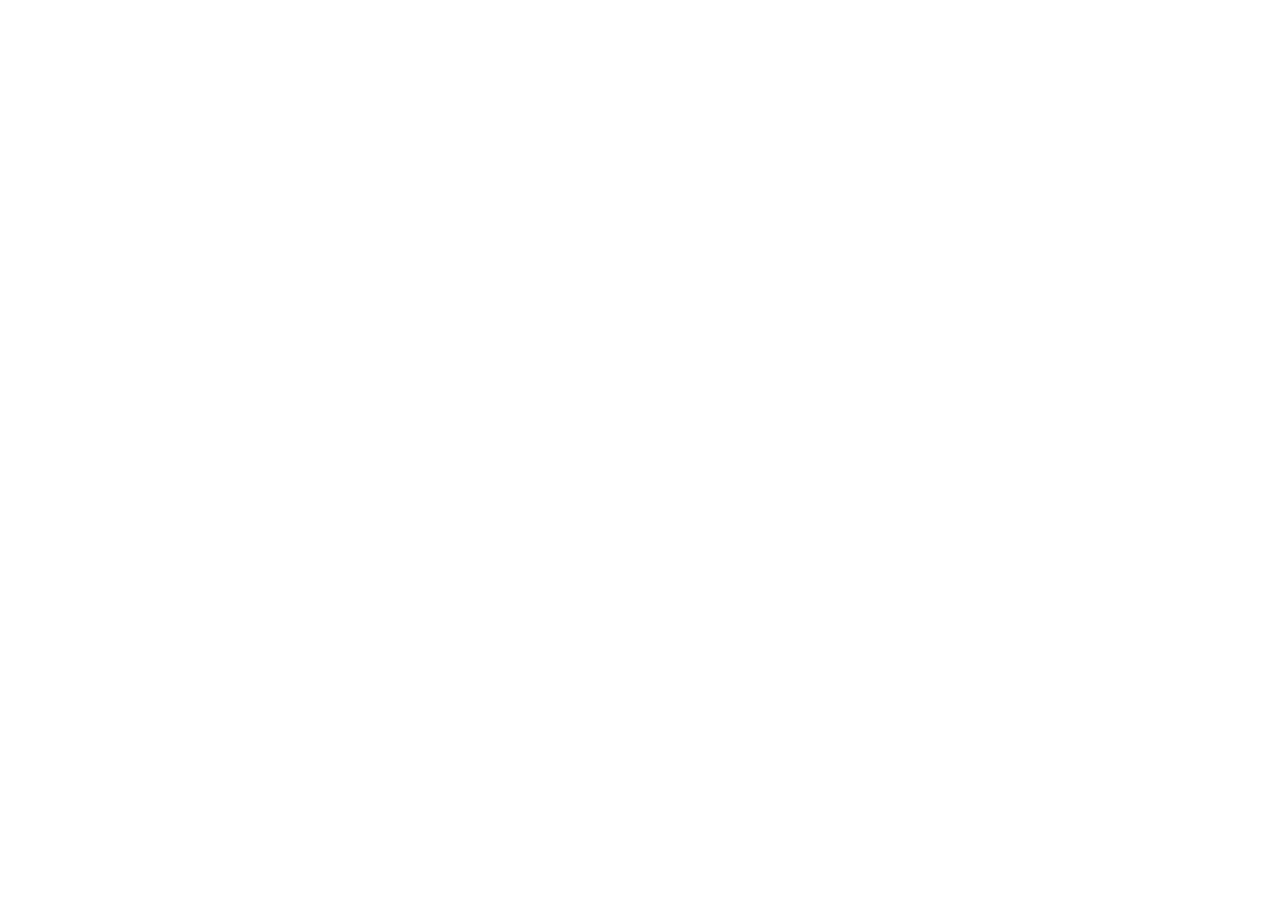
==== index.html @ f4fb57c6 "Add portfolio fallback index" ====
<!doctype html>
<html lang="en">
<head>
  <meta charset="utf-8">
  <meta name="viewport" content="width=device-width, initial-scale=1">
  <meta http-equiv="refresh" content="0; url=https://christopher-palasz-portfolio.chrispalasz.chatgpt.site/">
  <title>Christopher Palasz | Instructional Design Portfolio</title>
  <link rel="canonical" href="https://christopher-palasz-portfolio.chrispalasz.chatgpt.site/">
</head>
<body>
  <p><a href="https://christopher-palasz-portfolio.chrispalasz.chatgpt.site/">Open Christopher Palasz's portfolio</a></p>
</body>
</html>
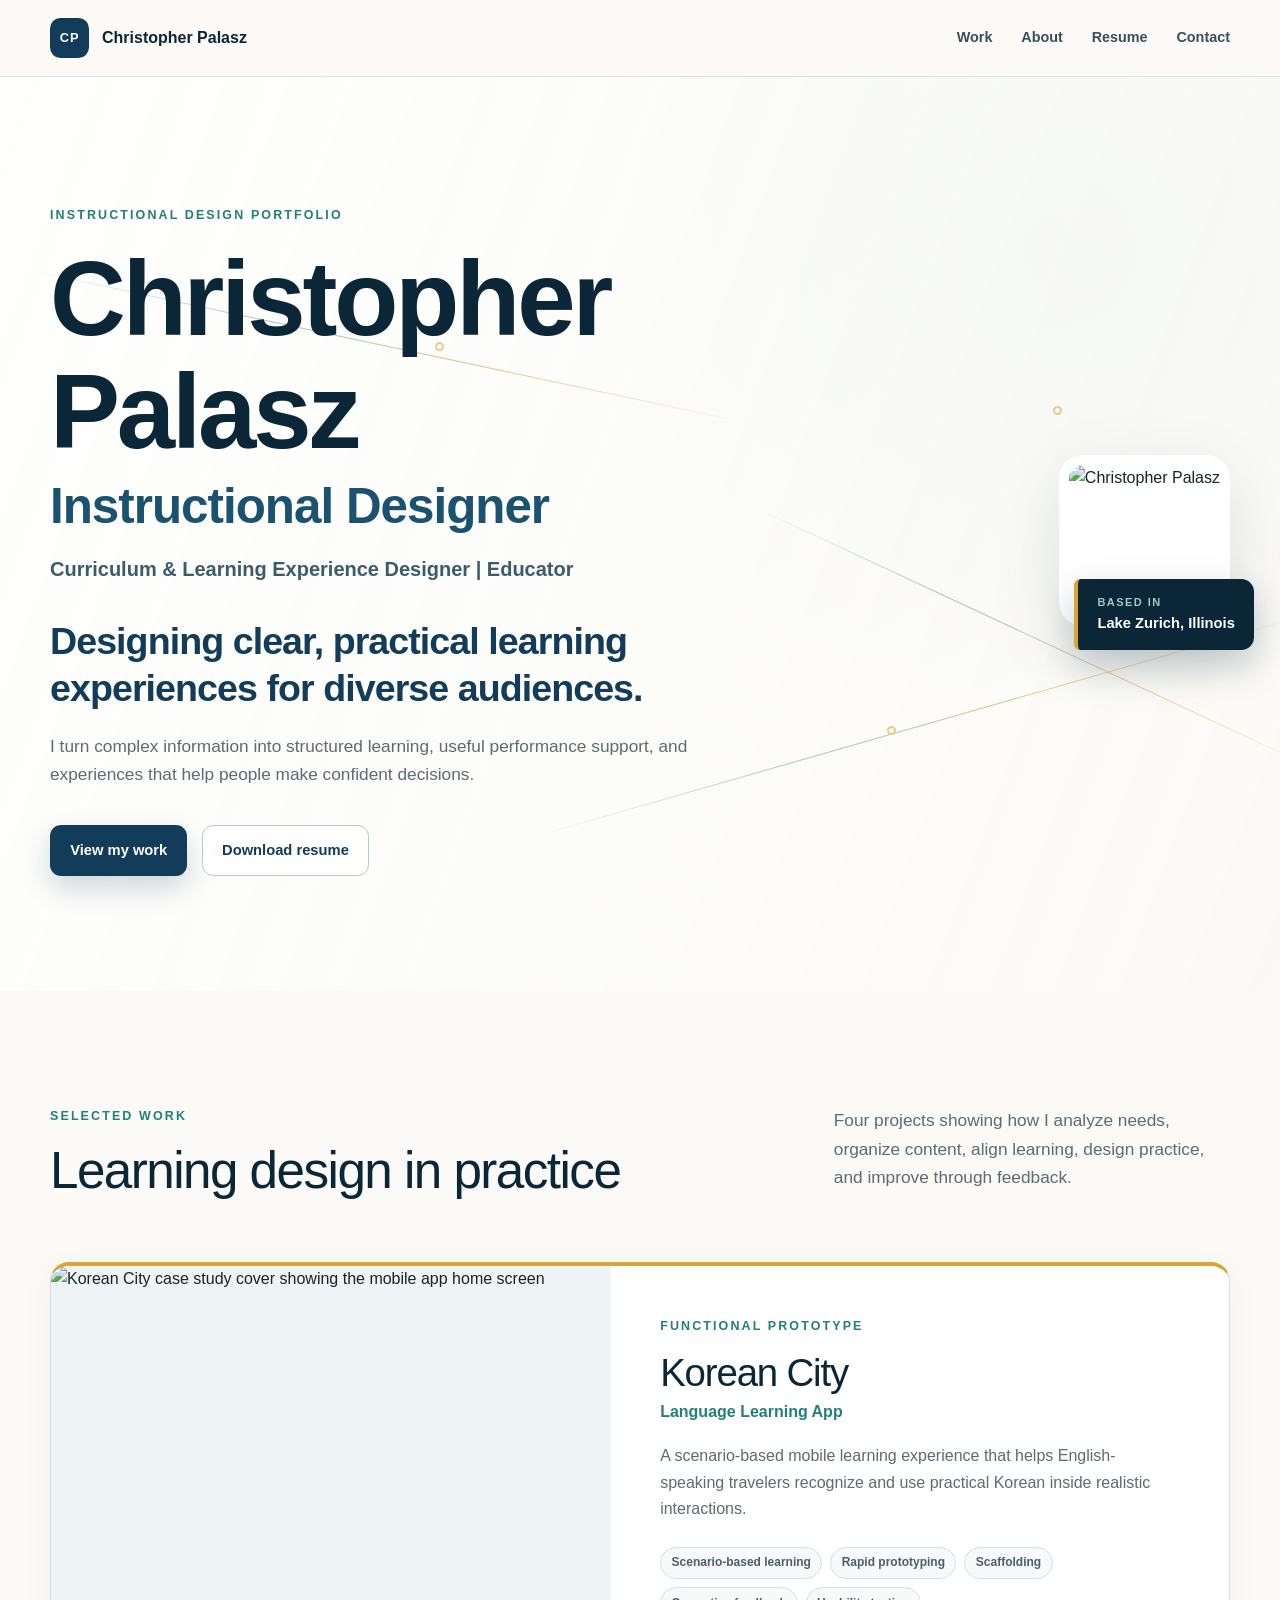
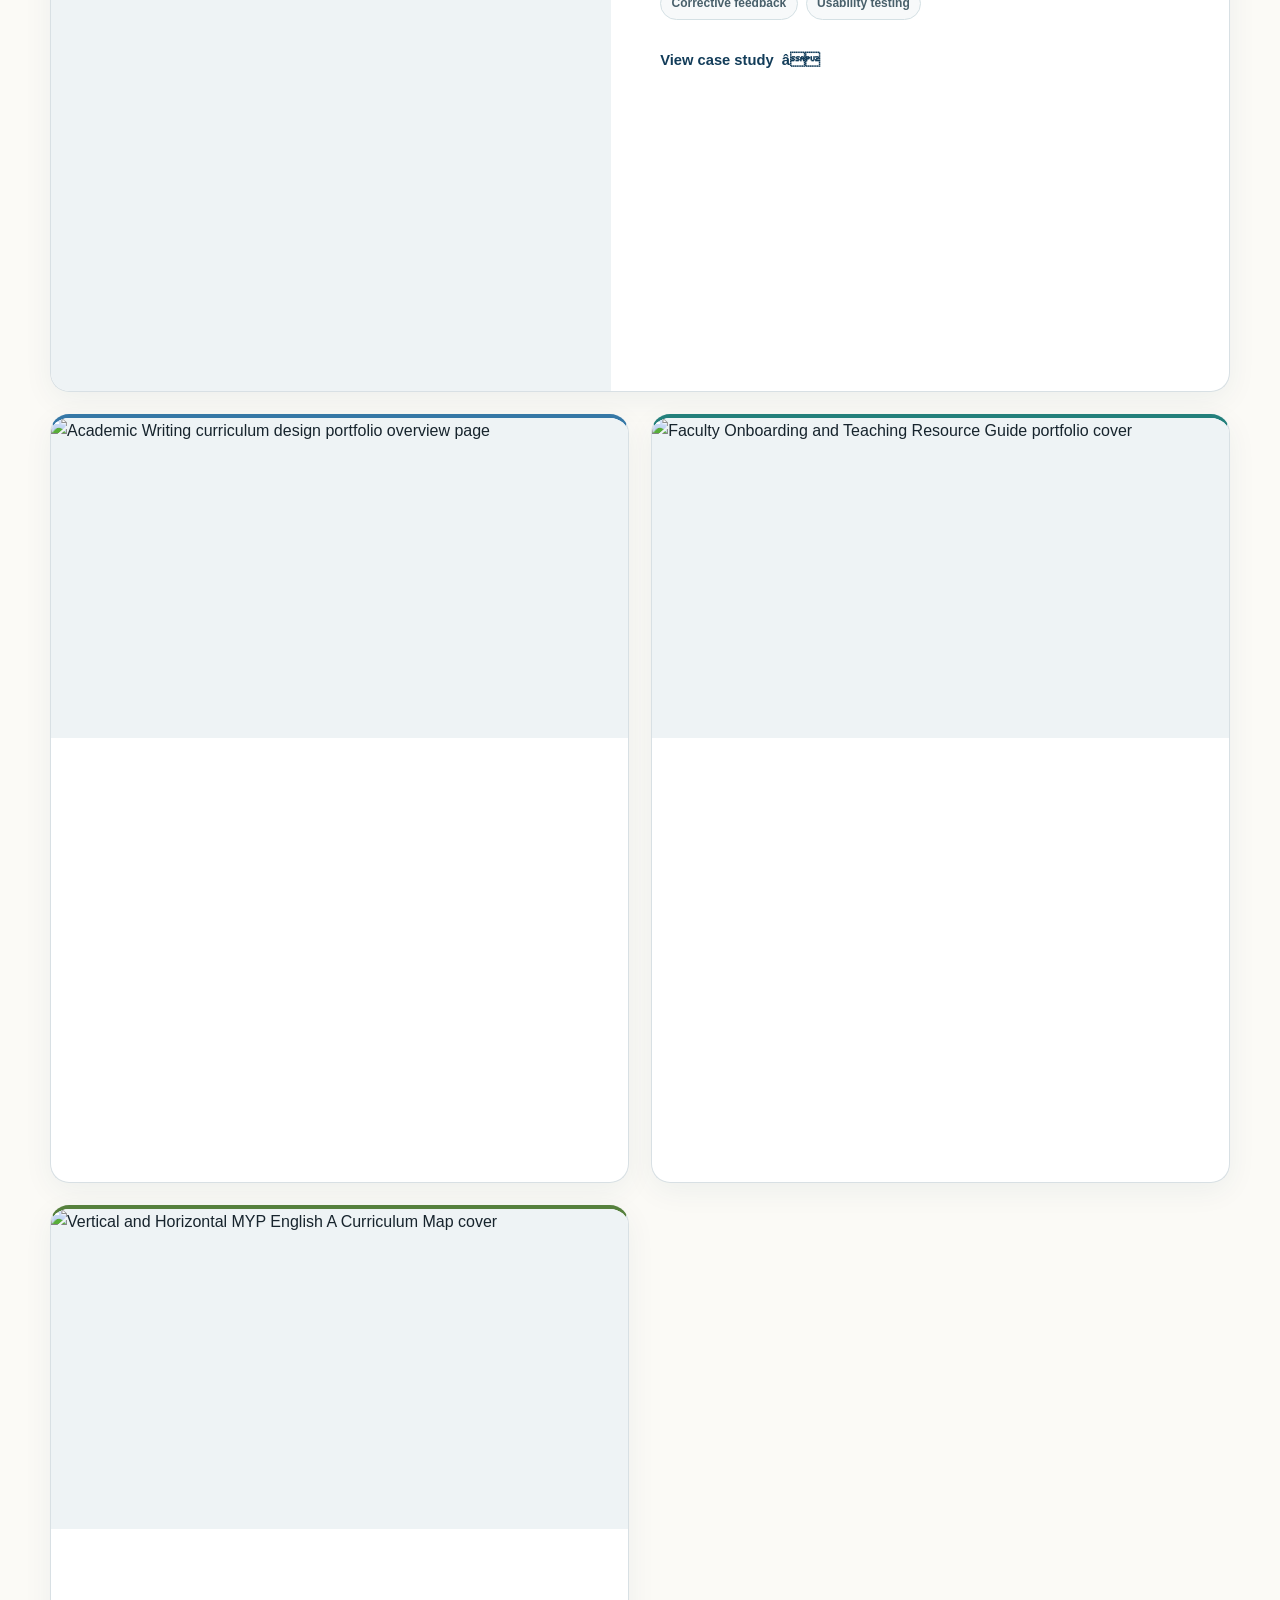
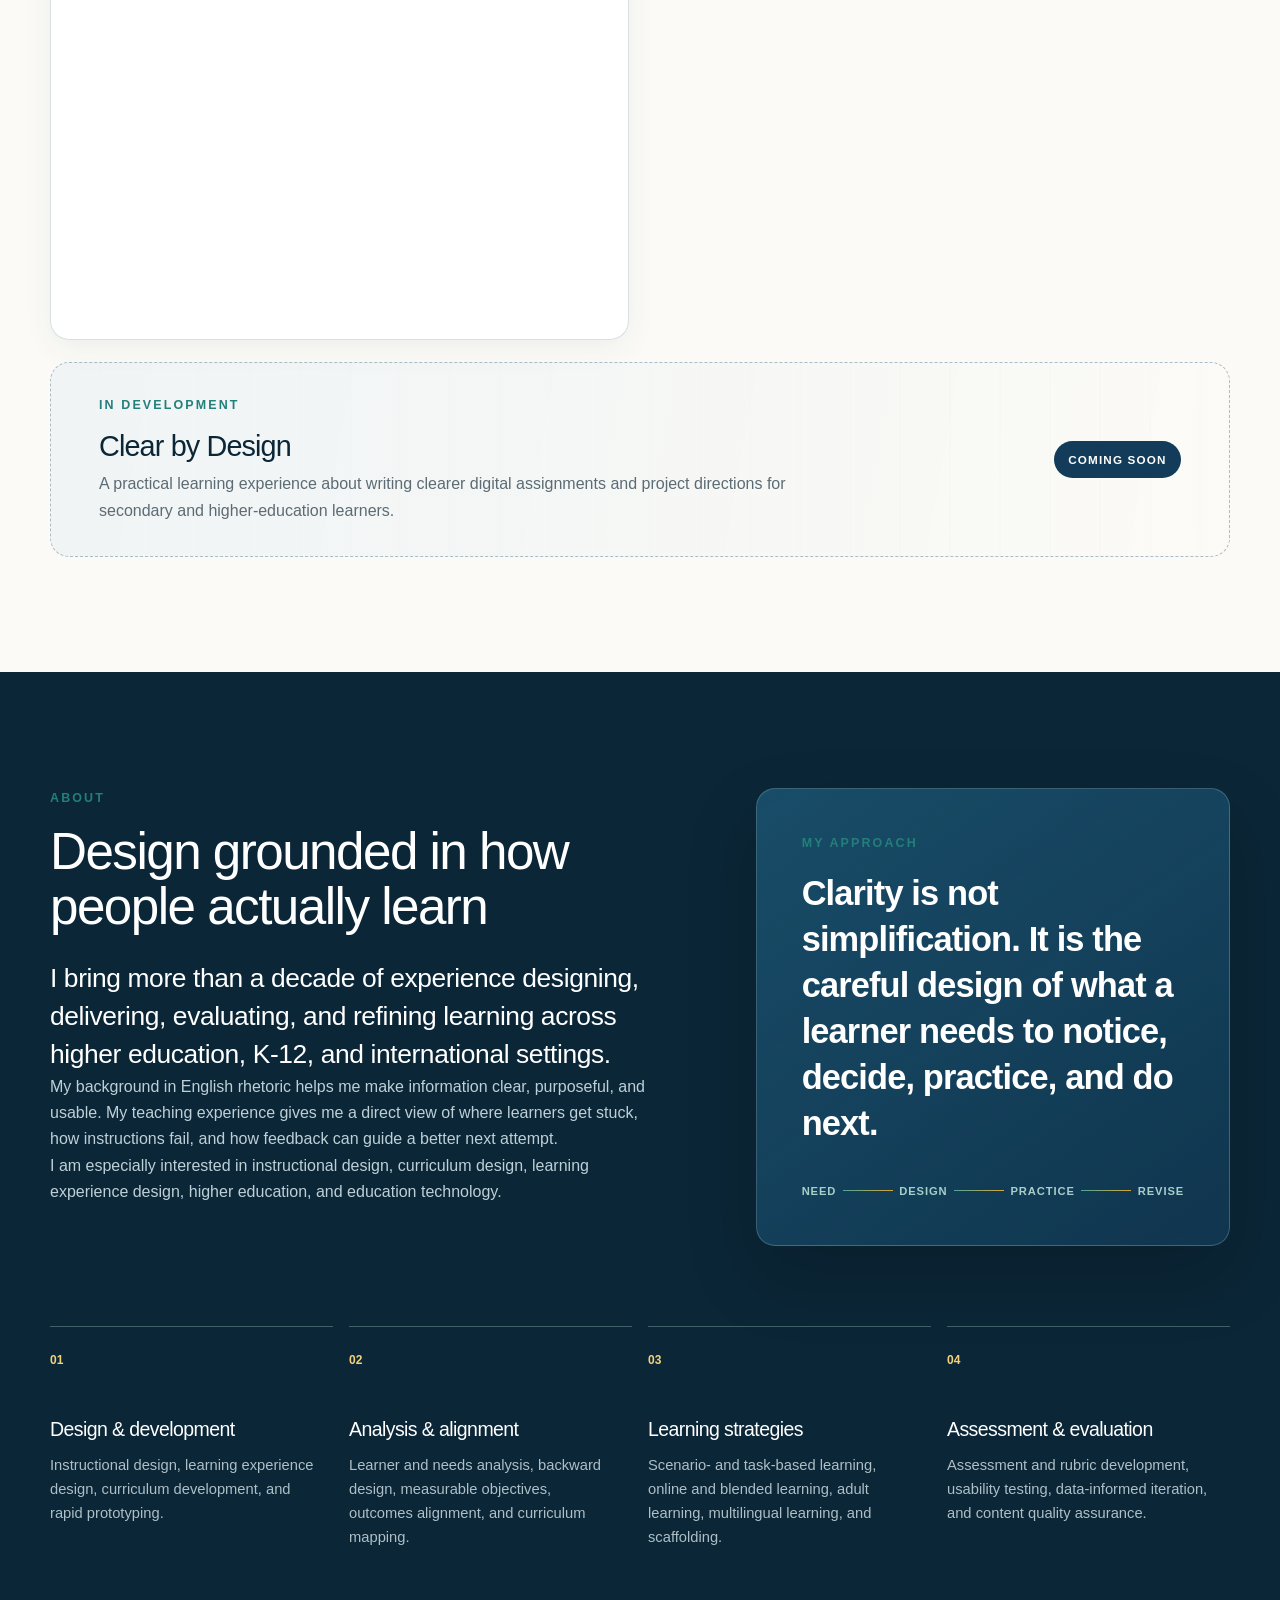
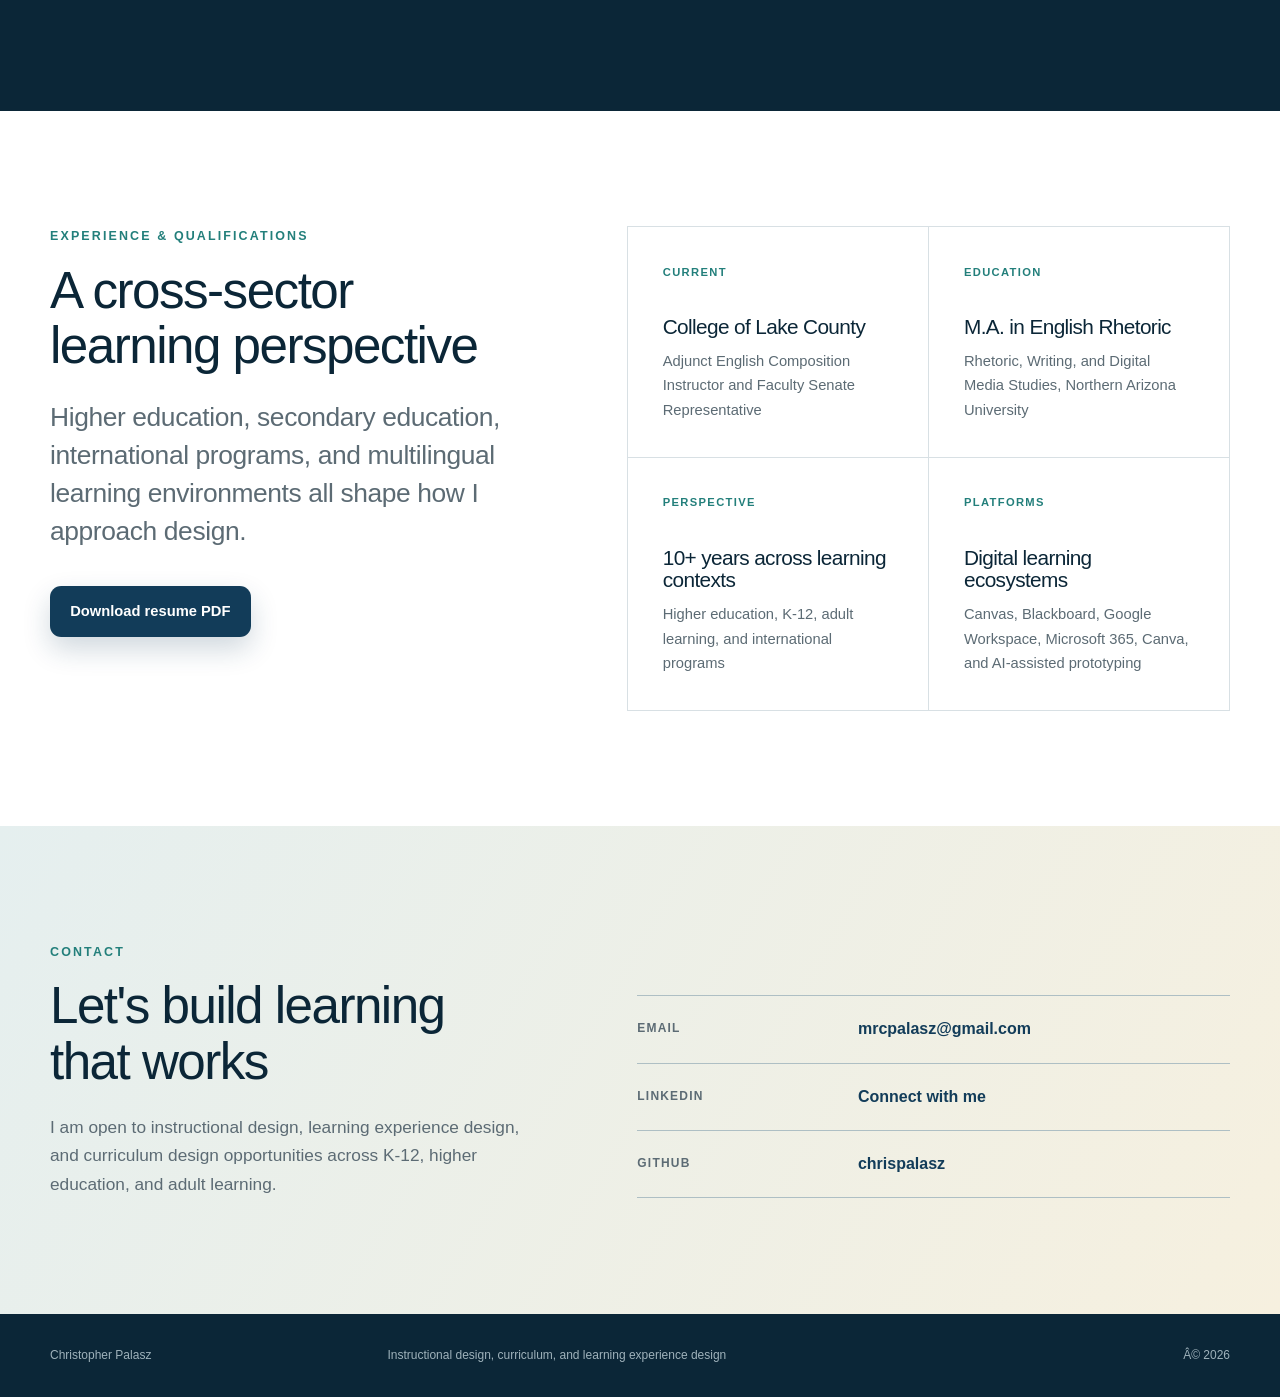
==== commit 959ec5d2: "Copy portfolio into GitHub Pages" ====
--- a/index.html
+++ b/index.html
@@ -1,13 +1,3 @@
-<!doctype html>
-<html lang="en">
-<head>
-  <meta charset="utf-8">
-  <meta name="viewport" content="width=device-width, initial-scale=1">
-  <meta http-equiv="refresh" content="0; url=https://christopher-palasz-portfolio.chrispalasz.chatgpt.site/">
-  <title>Christopher Palasz | Instructional Design Portfolio</title>
-  <link rel="canonical" href="https://christopher-palasz-portfolio.chrispalasz.chatgpt.site/">
-</head>
-<body>
-  <p><a href="https://christopher-palasz-portfolio.chrispalasz.chatgpt.site/">Open Christopher Palasz's portfolio</a></p>
-</body>
-</html>
+<!DOCTYPE html>
+<html lang="en"><head><meta charset="utf-8"/><meta content="width=device-width, initial-scale=1" name="viewport"/><link as="image" fetchpriority="high" imagesrcset="/_vinext/image?url=%2Fimages%2Fchristopher-palasz.webp&amp;w=640&amp;q=75 640w, /_vinext/image?url=%2Fimages%2Fchristopher-palasz.webp&amp;w=750&amp;q=75 750w" rel="preload"/><link data-precedence="vite-rsc/importer-resources" data-rsc-css-href="/assets/index-KbbHibP3.css" href="/assets/index-KbbHibP3.css" rel="stylesheet"/><link crossorigin="" href="/assets/layout-segment-context-DPeCEgzd.js" rel="modulepreload"/><link crossorigin="" href="/assets/rolldown-runtime-S-ySWqyJ.js" rel="modulepreload"/><link crossorigin="" href="/assets/index-D9QmnwrU.js" rel="modulepreload"/><link crossorigin="" href="/assets/framework-XU8gKkFC.js" rel="modulepreload"/><link crossorigin="" href="/assets/link-XkVvF-s2.js" rel="modulepreload"/><link crossorigin="" href="/assets/query-D2V9OaoK.js" rel="modulepreload"/><link crossorigin="" href="/assets/image-DxprlA4e.js" rel="modulepreload"/><title>Christopher Palasz | Instructional Design Portfolio</title><meta content="Instructional design, curriculum design, and learning experience design portfolio by Christopher Palasz." name="description"/><meta content="Christopher Palasz,instructional designer,learning experience designer,curriculum designer,instructional design portfolio" name="keywords"/><meta content="Christopher Palasz" name="author"/><meta content="Christopher Palasz | Instructional Design Portfolio" property="og:title"/><meta content="Designing clear, practical learning experiences for diverse audiences." property="og:description"/><meta content="https://chrispalasz.github.io" property="og:url"/><meta content="Christopher Palasz | Instructional Design Portfolio" property="og:site_name"/><meta content="website" property="og:type"/><meta content="https://chrispalasz.github.io/og.png" property="og:image"/><meta content="1200" property="og:image:width"/><meta content="630" property="og:image:height"/><meta content="Christopher Palasz instructional design portfolio" property="og:image:alt"/><meta content="summary_large_image" name="twitter:card"/><meta content="Christopher Palasz | Instructional Design Portfolio" name="twitter:title"/><meta content="Designing clear, practical learning experiences for diverse audiences." name="twitter:description"/><meta content="https://chrispalasz.github.io/og.png" name="twitter:image"/><link href="/_external/chrispalasz.github.io/favicon.svg" rel="shortcut icon"/><link href="/_external/chrispalasz.github.io/favicon.svg" rel="icon"/><script>self.__VINEXT_RSC_PARAMS__={}</script><script>self.__VINEXT_RSC_NAV__={"pathname":"/","searchParams":[]}</script><link href="/assets/index-D9QmnwrU.js" rel="modulepreload"/>
+</head><body class="antialiased"><header class="site-header"><div class="site-shell header-inner"><a aria-label="Christopher Palasz home" class="wordmark" href="/"><span aria-hidden="true" class="wordmark-mark">CP</span><span class="wordmark-name">Christopher Palasz</span></a><nav aria-label="Primary navigation" class="primary-nav"><a href="/">Work</a><a href="/">About</a><a href="/">Resume</a><a href="/">Contact</a></nav></div></header><main><section aria-labelledby="hero-title" class="hero"><div aria-hidden="true" class="line-field"><span class="line line-one"></span><span class="line line-two"></span><span class="line line-three"></span><span class="line-node node-one"></span><span class="line-node node-two"></span><span class="line-node node-three"></span></div><div class="site-shell hero-grid"><div class="hero-copy"><p class="eyebrow">Instructional design portfolio</p><h1 id="hero-title">Christopher Palasz<span>Instructional Designer</span></h1><p class="hero-role">Curriculum &amp; Learning Experience Designer | Educator</p><p class="hero-tagline">Designing clear, practical learning experiences for diverse audiences.</p><p class="hero-intro">I turn complex information into structured learning, useful performance support, and experiences that help people make confident decisions.</p><div class="button-row"><a class="button button-primary" href="/">View my work</a><a class="button button-secondary" href="/documents/christopher-palasz-instructional-design-resume.pdf" rel="noreferrer" target="_blank">Download resume</a></div></div><div class="portrait-wrap"><div class="portrait-frame"><img alt="Christopher Palasz" data-nimg="1" decoding="async" fetchpriority="high" height="400" loading="eager" src="/_vinext/image" srcset="/_vinext/image 640w, /_vinext/image 750w" width="400"/></div><div class="portrait-note"><span>Based in</span><strong>Lake Zurich, Illinois</strong></div></div></div></section><section aria-labelledby="work-title" class="section" id="work"><div class="site-shell"><div class="section-heading"><div><p class="eyebrow">Selected work</p><h2 id="work-title">Learning design in practice</h2></div><p>Four projects showing how I analyze needs, organize content, align learning, design practice, and improve through feedback.</p></div><div class="project-grid"><article class="project-card accent-gold featured"><a class="project-image-link" href="/projects/korean-city/"><div class="project-image-frame"><img alt="Korean City case study cover showing the mobile app home screen" data-nimg="1" decoding="async" height="1200" loading="lazy" src="/_vinext/image" srcset="/_vinext/image 640w, /_vinext/image 750w, /_vinext/image 828w, /_vinext/image 1080w, /_vinext/image 1200w" width="927"/></div></a><div class="project-card-body"><p class="eyebrow">Functional prototype</p><h3>Korean City</h3><p class="project-subtitle">Language Learning App</p><p>A scenario-based mobile learning experience that helps English-speaking travelers recognize and use practical Korean inside realistic interactions.</p><ul aria-label="Project skills" class="tag-list"><li>Scenario-based learning</li><li>Rapid prototyping</li><li>Scaffolding</li><li>Corrective feedback</li><li>Usability testing</li></ul><a class="text-link" href="/projects/korean-city/">View case study <span aria-hidden="true">â</span></a></div></article><article class="project-card accent-blue"><a class="project-image-link" href="/projects/academic-writing-course/"><div class="project-image-frame"><img alt="Academic Writing curriculum design portfolio overview page" data-nimg="1" decoding="async" height="1200" loading="lazy" src="/_vinext/image" srcset="/_vinext/image 640w, /_vinext/image 750w, /_vinext/image 828w, /_vinext/image 1080w, /_vinext/image 1200w" width="927"/></div></a><div class="project-card-body"><p class="eyebrow">Course design</p><h3>Professional &amp; Academic English Writing</h3><p class="project-subtitle">Four-Week Independent-Study Course</p><p>An intensive independent-study course that scaffolds multilingual university learners from source use and thesis development through revision, presentation, and reflection.</p><ul aria-label="Project skills" class="tag-list"><li>Needs analysis</li><li>Course architecture</li><li>Outcome alignment</li></ul><a class="text-link" href="/projects/academic-writing-course/">View case study <span aria-hidden="true">â</span></a></div></article><article class="project-card accent-teal"><a class="project-image-link" href="/projects/faculty-onboarding-guide/"><div class="project-image-frame"><img alt="Faculty Onboarding and Teaching Resource Guide portfolio cover" data-nimg="1" decoding="async" height="1200" loading="lazy" src="/_vinext/image" srcset="/_vinext/image 640w, /_vinext/image 750w, /_vinext/image 828w, /_vinext/image 1080w, /_vinext/image 1200w" width="927"/></div></a><div class="project-card-body"><p class="eyebrow">Performance support</p><h3>Faculty Onboarding &amp; Teaching Resource Guide</h3><p class="project-subtitle">Supporting English-Medium Instruction</p><p>A faculty-facing orientation and performance-support resource designed to help instructors prepare for English-medium university courses.</p><ul aria-label="Project skills" class="tag-list"><li>Faculty onboarding</li><li>Performance support</li><li>Information architecture</li></ul><a class="text-link" href="/projects/faculty-onboarding-guide/">View case study <span aria-hidden="true">â</span></a></div></article><article class="project-card accent-green"><a class="project-image-link" href="/projects/ib-myp-curriculum-map/"><div class="project-image-frame"><img alt="Vertical and Horizontal MYP English A Curriculum Map cover" data-nimg="1" decoding="async" height="1200" loading="lazy" src="/_vinext/image" srcset="/_vinext/image 640w, /_vinext/image 750w, /_vinext/image 828w, /_vinext/image 1080w, /_vinext/image 1200w" width="927"/></div></a><div class="project-card-body"><p class="eyebrow">Curriculum alignment</p><h3>IB MYP English A Curriculum Map</h3><p class="project-subtitle">Vertical &amp; Horizontal Alignment</p><p>A cross-grade planning artifact aligning concepts, contexts, texts, assessments, MYP criteria, skill development, and transfer opportunities across 20 planned units.</p><ul aria-label="Project skills" class="tag-list"><li>Curriculum mapping</li><li>Vertical alignment</li><li>Horizontal alignment</li></ul><a class="text-link" href="/projects/ib-myp-curriculum-map/">View case study <span aria-hidden="true">â</span></a></div></article></div><div aria-label="Clear by Design coming soon" class="coming-soon"><div><p class="eyebrow">In development</p><h3>Clear by Design</h3><p>A practical learning experience about writing clearer digital assignments and project directions for secondary and higher-education learners.</p></div><span>Coming soon</span></div></div></section><section aria-labelledby="about-title" class="section about-section" id="about"><div class="site-shell about-grid"><div class="about-lead"><p class="eyebrow">About</p><h2 id="about-title">Design grounded in how people actually learn</h2><p class="large-copy">I bring more than a decade of experience designing, delivering, evaluating, and refining learning across higher education, K-12, and international settings.</p><p>My background in English rhetoric helps me make information clear, purposeful, and usable. My teaching experience gives me a direct view of where learners get stuck, how instructions fail, and how feedback can guide a better next attempt.</p><p>I am especially interested in instructional design, curriculum design, learning experience design, higher education, and education technology.</p></div><div class="principle-card"><p class="eyebrow">My approach</p><blockquote>Clarity is not simplification. It is the careful design of what a learner needs to notice, decide, practice, and do next.</blockquote><div aria-hidden="true" class="principle-path"><span>Need</span><i></i><span>Design</span><i></i><span>Practice</span><i></i><span>Revise</span></div></div></div><div class="site-shell competency-grid"><article><span>01</span><h3>Design &amp; development</h3><p>Instructional design, learning experience design, curriculum development, and rapid prototyping.</p></article><article><span>02</span><h3>Analysis &amp; alignment</h3><p>Learner and needs analysis, backward design, measurable objectives, outcomes alignment, and curriculum mapping.</p></article><article><span>03</span><h3>Learning strategies</h3><p>Scenario- and task-based learning, online and blended learning, adult learning, multilingual learning, and scaffolding.</p></article><article><span>04</span><h3>Assessment &amp; evaluation</h3><p>Assessment and rubric development, usability testing, data-informed iteration, and content quality assurance.</p></article></div></section><section aria-labelledby="resume-title" class="section resume-section" id="resume"><div class="site-shell resume-grid"><div><p class="eyebrow">Experience &amp; qualifications</p><h2 id="resume-title">A cross-sector learning perspective</h2><p class="large-copy">Higher education, secondary education, international programs, and multilingual learning environments all shape how I approach design.</p><a class="button button-primary" href="/documents/christopher-palasz-instructional-design-resume.pdf" rel="noreferrer" target="_blank">Download resume PDF</a></div><div class="resume-facts"><article><span>Current</span><h3>College of Lake County</h3><p>Adjunct English Composition Instructor and Faculty Senate Representative</p></article><article><span>Education</span><h3>M.A. in English Rhetoric</h3><p>Rhetoric, Writing, and Digital Media Studies, Northern Arizona University</p></article><article><span>Perspective</span><h3>10+ years across learning contexts</h3><p>Higher education, K-12, adult learning, and international programs</p></article><article><span>Platforms</span><h3>Digital learning ecosystems</h3><p>Canvas, Blackboard, Google Workspace, Microsoft 365, Canva, and AI-assisted prototyping</p></article></div></div></section><section aria-labelledby="contact-title" class="contact-section" id="contact"><div class="site-shell contact-grid"><div><p class="eyebrow">Contact</p><h2 id="contact-title">Let's build learning that works</h2><p>I am open to instructional design, learning experience design, and curriculum design opportunities across K-12, higher education, and adult learning.</p></div><div class="contact-links"><a href="mailto:mrcpalasz@gmail.com"><span>Email</span><strong>mrcpalasz@gmail.com</strong></a><a href="https://www.linkedin.com/in/christopher-palasz-541591160" rel="noreferrer" target="_blank"><span>LinkedIn</span><strong>Connect with me</strong></a><a href="https://github.com/chrispalasz" rel="noreferrer" target="_blank"><span>GitHub</span><strong>chrispalasz</strong></a></div></div></section></main><footer class="site-footer"><div class="site-shell footer-inner"><p>Christopher Palasz</p><p>Instructional design, curriculum, and learning experience design</p><p>Â© 2026</p></div></footer><script id="_R_">import("/assets/index-D9QmnwrU.js")</script><script>(function(){function c(){var b=a.contentDocument||(a.contentWindow&&a.contentWindow.document);if(b){var d=b.createElement('script');d.innerHTML="window.__CF$cv$params={r:'a303cc651a06e865',t:'MTc4NzU4OTYyMg=='};var a=document.createElement('script');a.src='/cdn-cgi/challenge-platform/scripts/jsd/main.js';document.getElementsByTagName('head')[0].appendChild(a);";b.getElementsByTagName('head')[0].appendChild(d)}}if(document.body){var a=document.createElement('iframe');a.height=1;a.width=1;a.style.position='absolute';a.style.top=0;a.style.left=0;a.style.border='none';a.style.visibility='hidden';document.body.appendChild(a);if('loading'!==document.readyState)c();else if(window.addEventListener)document.addEventListener('DOMContentLoaded',c);else{var e=document.onreadystatechange||function(){};document.onreadystatechange=function(b){e(b);'loading'!==document.readyState&&(document.onreadystatechange=e,c())}}}})();</script></body></html><script>self.__VINEXT_RSC_CHUNKS__=self.__VINEXT_RSC_CHUNKS__||[];self.__VINEXT_RSC_CHUNKS__.push("2:I[\"8c0f216c4604\",[],\"Children\",1]\n3:I[\"15c18cfaeeff\",[],\"LayoutSegmentProvider\",1]\n4:I[\"8c0f216c4604\",[],\"Slot\",1]\n5:I[\"593f344dc510\",[],\"NotFoundBoundary\",1]\n6:I[\"c2747888630f\",[],\"default\",1]\n:HL[\"/assets/index-KbbHibP3.css\",\"style\"]\n")</script><script>self.__VINEXT_RSC_CHUNKS__=self.__VINEXT_RSC_CHUNKS__||[];self.__VINEXT_RSC_CHUNKS__.push("0:{\"__route\":\"route:/\",\"__interceptionContext\":null,\"__layoutIds\":[\"layout:/\"],\"__rootLayout\":\"/\",\"page:/\":\"$L1\",\"layout:/\":[[[[\"$\",\"link\",\"css:/assets/index-KbbHibP3.css\",{\"rel\":\"stylesheet\",\"precedence\":\"vite-rsc/importer-resources\",\"href\":\"/assets/index-KbbHibP3.css\",\"data-rsc-css-href\":\"/assets/index-KbbHibP3.css\"}],\"$undefined\"],[\"$\",\"html\",null,{\"lang\":\"en\",\"children\":[\"$\",\"body\",null,{\"className\":\"antialiased\",\"children\":[\"$\",\"$L2\",null,{}]}]}]],null],\"route:/\":[[[\"$\",\"meta\",null,{\"charSet\":\"utf-8\"}],[[\"$\",\"title\",\"0\",{\"children\":\"Christopher Palasz | Instructional Design Portfolio\"}],[\"$\",\"meta\",\"1\",{\"name\":\"description\",\"content\":\"Instructional design, curriculum design, and learning experience design portfolio by Christopher Palasz.\"}],[\"$\",\"meta\",\"2\",{\"name\":\"keywords\",\"content\":\"Christopher Palasz,instructional designer,learning experience designer,curriculum designer,instructional design portfolio\"}],[\"$\",\"meta\",\"3\",{\"name\":\"author\",\"content\":\"Christopher Palasz\"}],[\"$\",\"meta\",\"4\",{\"property\":\"og:title\",\"content\":\"Christopher Palasz | Instructional Design Portfolio\"}],[\"$\",\"meta\",\"5\",{\"property\":\"og:description\",\"content\":\"Designing clear, practical learning experiences for diverse audiences.\"}],[\"$\",\"meta\",\"6\",{\"property\":\"og:url\",\"content\":\"https://chrispalasz.github.io\"}],[\"$\",\"meta\",\"7\",{\"property\":\"og:site_name\",\"content\":\"Christopher Palasz | Instructional Design Portfolio\"}],[\"$\",\"meta\",\"8\",{\"property\":\"og:type\",\"content\":\"website\"}],[\"$\",\"meta\",\"9\",{\"property\":\"og:image\",\"content\":\"https://chrispalasz.github.io/og.png\"}],[\"$\",\"meta\",\"10\",{\"property\":\"og:image:width\",\"content\":\"1200\"}],[\"$\",\"meta\",\"11\",{\"property\":\"og:image:height\",\"content\":\"630\"}],[\"$\",\"meta\",\"12\",{\"property\":\"og:image:alt\",\"content\":\"Christopher Palasz instructional design portfolio\"}],[\"$\",\"meta\",\"13\",{\"name\":\"twitter:card\",\"content\":\"summary_large_image\"}],[\"$\",\"meta\",\"14\",{\"name\":\"twitter:title\",\"content\":\"Christopher Palasz | Instructional Design Portfolio\"}],[\"$\",\"meta\",\"15\",{\"name\":\"twitter:description\",\"content\":\"Designing clear, practical learning experiences for diverse audiences.\"}],[\"$\",\"meta\",\"16\",{\"name\":\"twitter:image\",\"content\":\"https://chrispalasz.github.io/og.png\"}],[\"$\",\"link\",\"17\",{\"rel\":\"shortcut icon\",\"href\":\"https://chrispalasz.github.io/favicon.svg\"}],[\"$\",\"link\",\"18\",{\"rel\":\"icon\",\"href\":\"https://chrispalasz.github.io/favicon.svg\"}]],[[\"$\",\"meta\",\"0\",{\"name\":\"viewport\",\"content\":\"width=device-width, initial-scale=1\"}]]],[\"$\",\"$L3\",null,{\"segmentMap\":{\"children\":[]},\"children\":[\"$\",\"$L4\",null,{\"id\":\"layout:/\",\"parallelSlots\":\"$undefined\",\"children\":[\"$\",\"$L5\",null,{\"resetKey\":\"\",\"fallback\":[[\"$\",\"header\",null,{\"className\":\"site-header\",\"children\":[\"$\",\"div\",null,{\"className\":\"site-shell header-inner\",\"children\":[[\"$\",\"$L6\",null,{\"className\":\"wordmark\",\"href\":\"/\",\"aria-label\":\"Christopher Palasz home\",\"children\":[[\"$\",\"span\",null,{\"className\":\"wordmark-mark\",\"aria-hidden\":\"true\",\"children\":\"CP\"}],[\"$\",\"span\",null,{\"className\":\"wordmark-name\",\"children\":\"Christopher Palasz\"}]]}],[\"$\",\"nav\",null,{\"className\":\"primary-nav\",\"aria-label\":\"Primary navigation\",\"children\":[[\"$\",\"$L6\",null,{\"href\":\"/#work\",\"children\":\"Work\"}],[\"$\",\"$L6\",null,{\"href\":\"/#about\",\"children\":\"About\"}],[\"$\",\"$L6\",null,{\"href\":\"/#resume\",\"children\":\"Resume\"}],[\"$\",\"$L6\",null,{\"href\":\"/#contact\",\"children\":\"Contact\"}]]}]]}]}],[\"$\",\"main\",null,{\"className\":\"not-found site-shell\",\"children\":[[\"$\",\"p\",null,{\"className\":\"eyebrow\",\"children\":\"Page not found\"}],[\"$\",\"h1\",null,{\"children\":\"This page is not part of the portfolio.\"}],[\"$\",\"$L6\",null,{\"className\":\"button button-primary\",\"href\":\"/\",\"children\":\"Return home\"}]]}]],\"children\":[\"$\",\"$L5\",null,{\"resetKey\":\"\",\"fallback\":[[\"$\",\"header\",null,{\"className\":\"site-header\",\"children\":[\"$\",\"div\",null,{\"className\":\"site-shell header-inner\",\"children\":[[\"$\",\"$L6\",null,{\"className\":\"wordmark\",\"href\":\"/\",\"aria-label\":\"Christopher Palasz home\",\"children\":[[\"$\",\"span\",null,{\"className\":\"wordmark-mark\",\"aria-hidden\":\"true\",\"children\":\"CP\"}],[\"$\",\"span\",null,{\"className\":\"wordmark-name\",\"children\":\"Christopher Palasz\"}]]}],[\"$\",\"nav\",null,{\"className\":\"primary-nav\",\"aria-label\":\"Primary navigation\",\"children\":[[\"$\",\"$L6\",null,{\"href\":\"/#work\",\"children\":\"Work\"}],[\"$\",\"$L6\",null,{\"href\":\"/#about\",\"children\":\"About\"}],[\"$\",\"$L6\",null,{\"href\":\"/#resume\",\"children\":\"Resume\"}],[\"$\",\"$L6\",null,{\"href\":\"/#contact\",\"children\":\"Contact\"}]]}]]}]}],[\"$\",\"main\",null,{\"className\":\"not-found site-shell\",\"children\":[[\"$\",\"p\",null,{\"className\":\"eyebrow\",\"children\":\"Page not found\"}],\"$L7\",\"$L8\"]}]],\"children\":\"$L9\"}]}]}]}]],\"__layoutFlags\":{\"layout:/\":\"s\"},\"__artifactCompatibility\":{\"schemaVersion\":1,\"graphVersion\":\"app-route-graph:4uhn5s1wvoptc\",\"deploymentVersion\":\"a9af338e-a97c-4933-8ece-7e11bddc8c20\",\"appElementsSchemaVersion\":1,\"rscPayloadSchemaVersion\":1,\"rootBoundaryId\":\"/\",\"renderEpoch\":null}}\n")</script><script>self.__VINEXT_RSC_CHUNKS__=self.__VINEXT_RSC_CHUNKS__||[];self.__VINEXT_RSC_CHUNKS__.push("a:I[\"593f344dc510\",[],\"RedirectBoundary\",1]\n7:[\"$\",\"h1\",null,{\"children\":\"This page is not part of the portfolio.\"}]\n8:[\"$\",\"$L6\",null,{\"className\":\"button button-primary\",\"href\":\"/\",\"children\":\"Return home\"}]\n9:[\"$\",\"$La\",null,{\"children\":[\"$\",\"$L3\",null,{\"segmentMap\":{\"children\":[]},\"children\":[\"$\",\"$L4\",null,{\"id\":\"page:/\"}]}]}]\n")</script><script>self.__VINEXT_RSC_CHUNKS__=self.__VINEXT_RSC_CHUNKS__||[];self.__VINEXT_RSC_CHUNKS__.push("b:I[\"9fb86276be8f\",[],\"default\",1]\n")</script><script>self.__VINEXT_RSC_CHUNKS__=self.__VINEXT_RSC_CHUNKS__||[];self.__VINEXT_RSC_CHUNKS__.push("1:[[\"$\",\"header\",null,{\"className\":\"site-header\",\"children\":[\"$\",\"div\",null,{\"className\":\"site-shell header-inner\",\"children\":[[\"$\",\"$L6\",null,{\"className\":\"wordmark\",\"href\":\"/\",\"aria-label\":\"Christopher Palasz home\",\"children\":[[\"$\",\"span\",null,{\"className\":\"wordmark-mark\",\"aria-hidden\":\"true\",\"children\":\"CP\"}],[\"$\",\"span\",null,{\"className\":\"wordmark-name\",\"children\":\"Christopher Palasz\"}]]}],[\"$\",\"nav\",null,{\"className\":\"primary-nav\",\"aria-label\":\"Primary navigation\",\"children\":[[\"$\",\"$L6\",null,{\"href\":\"/#work\",\"children\":\"Work\"}],[\"$\",\"$L6\",null,{\"href\":\"/#about\",\"children\":\"About\"}],[\"$\",\"$L6\",null,{\"href\":\"/#resume\",\"children\":\"Resume\"}],[\"$\",\"$L6\",null,{\"href\":\"/#contact\",\"children\":\"Contact\"}]]}]]}]}],[\"$\",\"main\",null,{\"children\":[[\"$\",\"section\",null,{\"className\":\"hero\",\"aria-labelledby\":\"hero-title\",\"children\":[[\"$\",\"div\",null,{\"className\":\"line-field\",\"aria-hidden\":\"true\",\"children\":[[\"$\",\"span\",null,{\"className\":\"line line-one\"}],[\"$\",\"span\",null,{\"className\":\"line line-two\"}],[\"$\",\"span\",null,{\"className\":\"line line-three\"}],[\"$\",\"span\",null,{\"className\":\"line-node node-one\"}],[\"$\",\"span\",null,{\"className\":\"line-node node-two\"}],[\"$\",\"span\",null,{\"className\":\"line-node node-three\"}]]}],[\"$\",\"div\",null,{\"className\":\"site-shell hero-grid\",\"children\":[[\"$\",\"div\",null,{\"className\":\"hero-copy\",\"children\":[[\"$\",\"p\",null,{\"className\":\"eyebrow\",\"children\":\"Instructional design portfolio\"}],[\"$\",\"h1\",null,{\"id\":\"hero-title\",\"children\":[\"Christopher Palasz\",[\"$\",\"span\",null,{\"children\":\"Instructional Designer\"}]]}],[\"$\",\"p\",null,{\"className\":\"hero-role\",\"children\":\"Curriculum \u0026 Learning Experience Designer | Educator\"}],[\"$\",\"p\",null,{\"className\":\"hero-tagline\",\"children\":\"Designing clear, practical learning experiences for diverse audiences.\"}],[\"$\",\"p\",null,{\"className\":\"hero-intro\",\"children\":\"I turn complex information into structured learning, useful performance support, and experiences that help people make confident decisions.\"}],[\"$\",\"div\",null,{\"className\":\"button-row\",\"children\":[[\"$\",\"$L6\",null,{\"className\":\"button button-primary\",\"href\":\"/#work\",\"children\":\"View my work\"}],[\"$\",\"a\",null,{\"className\":\"button button-secondary\",\"href\":\"/documents/christopher-palasz-instructional-design-resume.pdf\",\"target\":\"_blank\",\"rel\":\"noreferrer\",\"children\":\"Download resume\"}]]}]]}],[\"$\",\"div\",null,{\"className\":\"portrait-wrap\",\"children\":[[\"$\",\"div\",null,{\"className\":\"portrait-frame\",\"children\":[\"$\",\"$Lb\",null,{\"src\":\"/images/christopher-palasz.webp\",\"alt\":\"Christopher Palasz\",\"width\":400,\"height\":400,\"priority\":true}]}],[\"$\",\"div\",null,{\"className\":\"portrait-note\",\"children\":[[\"$\",\"span\",null,{\"children\":\"Based in\"}],[\"$\",\"strong\",null,{\"children\":\"Lake Zurich, Illinois\"}]]}]]}]]}]]}],[\"$\",\"section\",null,{\"className\":\"section\",\"id\":\"work\",\"aria-labelledby\":\"work-title\",\"children\":[\"$\",\"div\",null,{\"className\":\"site-shell\",\"children\":[[\"$\",\"div\",null,{\"className\":\"section-heading\",\"children\":[[\"$\",\"div\",null,{\"children\":[[\"$\",\"p\",null,{\"className\":\"eyebrow\",\"children\":\"Selected work\"}],[\"$\",\"h2\",null,{\"id\":\"work-title\",\"children\":\"Learning design in practice\"}]]}],[\"$\",\"p\",null,{\"children\":\"Four projects showing how I analyze needs, organize content, align learning, design practice, and improve through feedback.\"}]]}],[\"$\",\"div\",null,{\"className\":\"project-grid\",\"children\":[[\"$\",\"article\",null,{\"className\":\"project-card accent-gold featured\",\"children\":[[\"$\",\"$L6\",null,{\"className\":\"project-image-link\",\"href\":\"/projects/korean-city/\",\"children\":[\"$\",\"div\",null,{\"className\":\"project-image-frame\",\"children\":[\"$\",\"$Lb\",null,{\"src\":\"/images/projects/korean-city/overview.webp\",\"alt\":\"Korean City case study cover showing the mobile app home screen\",\"width\":927,\"height\":1200}]}]}],[\"$\",\"div\",null,{\"className\":\"project-card-body\",\"children\":[[\"$\",\"p\",null,{\"className\":\"eyebrow\",\"children\":\"Functional prototype\"}],[\"$\",\"h3\",null,{\"children\":\"Korean City\"}],[\"$\",\"p\",null,{\"className\":\"project-subtitle\",\"children\":\"Language Learning App\"}],[\"$\",\"p\",null,{\"children\":\"A scenario-based mobile learning experience that helps English-speaking travelers recognize and use practical Korean inside realistic interactions.\"}],[\"$\",\"ul\",null,{\"className\":\"tag-list\",\"aria-label\":\"Project skills\",\"children\":[[\"$\",\"li\",\"Scenario-based learning\",{\"children\":\"Scenario-based learning\"}],[\"$\",\"li\",\"Rapid prototyping\",{\"children\":\"Rapid prototyping\"}],[\"$\",\"li\",\"Scaffolding\",{\"children\":\"Scaffolding\"}],[\"$\",\"li\",\"Corrective feedback\",{\"children\":\"Corrective feedback\"}],[\"$\",\"li\",\"Usability testing\",{\"children\":\"Usability testing\"}]]}],\"$Lc\"]}]]}],[\"$Ld\",\"$Le\",\"$Lf\"]]}],\"$L10\"]}]}],\"$L11\",\"$L12\",\"$L13\"]}],\"$L14\"]\n")</script><script>self.__VINEXT_RSC_CHUNKS__=self.__VINEXT_RSC_CHUNKS__||[];self.__VINEXT_RSC_CHUNKS__.push("c:[\"$\",\"$L6\",null,{\"className\":\"text-link\",\"href\":\"/projects/korean-city/\",\"children\":[\"View case study \",[\"$\",\"span\",null,{\"aria-hidden\":\"true\",\"children\":\"â\"}]]}]\nd:[\"$\",\"article\",\"academic-writing-course\",{\"className\":\"project-card accent-blue \",\"children\":[[\"$\",\"$L6\",null,{\"className\":\"project-image-link\",\"href\":\"/projects/academic-writing-course/\",\"children\":[\"$\",\"div\",null,{\"className\":\"project-image-frame\",\"children\":[\"$\",\"$Lb\",null,{\"src\":\"/images/projects/academic-writing/overview.webp\",\"alt\":\"Academic Writing curriculum design portfolio overview page\",\"width\":927,\"height\":1200}]}]}],[\"$\",\"div\",null,{\"className\":\"project-card-body\",\"children\":[[\"$\",\"p\",null,{\"className\":\"eyebrow\",\"children\":\"Course design\"}],[\"$\",\"h3\",null,{\"children\":\"Professional \u0026 Academic English Writing\"}],[\"$\",\"p\",null,{\"className\":\"project-subtitle\",\"children\":\"Four-Week Independent-Study Course\"}],[\"$\",\"p\",null,{\"children\":\"An intensive independent-study course that scaffolds multilingual university learners from source use and thesis development through revision, presentation, and reflection.\"}],[\"$\",\"ul\",null,{\"className\":\"tag-list\",\"aria-label\":\"Project skills\",\"children\":[[\"$\",\"li\",\"Needs analysis\",{\"children\":\"Needs analysis\"}],[\"$\",\"li\",\"Course architecture\",{\"children\":\"Course architecture\"}],[\"$\",\"li\",\"Outcome alignment\",{\"children\":\"Outcome alignment\"}]]}],[\"$\",\"$L6\",null,{\"className\":\"text-link\",\"href\":\"/projects/academic-writing-course/\",\"children\":[\"View case study \",[\"$\",\"span\",null,{\"aria-hidden\":\"true\",\"children\":\"â\"}]]}]]}]]}]\n")</script><script>self.__VINEXT_RSC_CHUNKS__=self.__VINEXT_RSC_CHUNKS__||[];self.__VINEXT_RSC_CHUNKS__.push("e:[\"$\",\"article\",\"faculty-onboarding-guide\",{\"className\":\"project-card accent-teal \",\"children\":[[\"$\",\"$L6\",null,{\"className\":\"project-image-link\",\"href\":\"/projects/faculty-onboarding-guide/\",\"children\":[\"$\",\"div\",null,{\"className\":\"project-image-frame\",\"children\":[\"$\",\"$Lb\",null,{\"src\":\"/images/projects/faculty-onboarding/overview.webp\",\"alt\":\"Faculty Onboarding and Teaching Resource Guide portfolio cover\",\"width\":927,\"height\":1200}]}]}],[\"$\",\"div\",null,{\"className\":\"project-card-body\",\"children\":[[\"$\",\"p\",null,{\"className\":\"eyebrow\",\"children\":\"Performance support\"}],[\"$\",\"h3\",null,{\"children\":\"Faculty Onboarding \u0026 Teaching Resource Guide\"}],[\"$\",\"p\",null,{\"className\":\"project-subtitle\",\"children\":\"Supporting English-Medium Instruction\"}],[\"$\",\"p\",null,{\"children\":\"A faculty-facing orientation and performance-support resource designed to help instructors prepare for English-medium university courses.\"}],[\"$\",\"ul\",null,{\"className\":\"tag-list\",\"aria-label\":\"Project skills\",\"children\":[[\"$\",\"li\",\"Faculty onboarding\",{\"children\":\"Faculty onboarding\"}],[\"$\",\"li\",\"Performance support\",{\"children\":\"Performance support\"}],[\"$\",\"li\",\"Information architecture\",{\"children\":\"Information architecture\"}]]}],[\"$\",\"$L6\",null,{\"className\":\"text-link\",\"href\":\"/projects/faculty-onboarding-guide/\",\"children\":[\"View case study \",[\"$\",\"span\",null,{\"aria-hidden\":\"true\",\"children\":\"â\"}]]}]]}]]}]\n")</script><script>self.__VINEXT_RSC_CHUNKS__=self.__VINEXT_RSC_CHUNKS__||[];self.__VINEXT_RSC_CHUNKS__.push("f:[\"$\",\"article\",\"ib-myp-curriculum-map\",{\"className\":\"project-card accent-green \",\"children\":[[\"$\",\"$L6\",null,{\"className\":\"project-image-link\",\"href\":\"/projects/ib-myp-curriculum-map/\",\"children\":[\"$\",\"div\",null,{\"className\":\"project-image-frame\",\"children\":[\"$\",\"$Lb\",null,{\"src\":\"/images/projects/myp-map/overview.webp\",\"alt\":\"Vertical and Horizontal MYP English A Curriculum Map cover\",\"width\":927,\"height\":1200}]}]}],[\"$\",\"div\",null,{\"className\":\"project-card-body\",\"children\":[[\"$\",\"p\",null,{\"className\":\"eyebrow\",\"children\":\"Curriculum alignment\"}],[\"$\",\"h3\",null,{\"children\":\"IB MYP English A Curriculum Map\"}],[\"$\",\"p\",null,{\"className\":\"project-subtitle\",\"children\":\"Vertical \u0026 Horizontal Alignment\"}],[\"$\",\"p\",null,{\"children\":\"A cross-grade planning artifact aligning concepts, contexts, texts, assessments, MYP criteria, skill development, and transfer opportunities across 20 planned units.\"}],[\"$\",\"ul\",null,{\"className\":\"tag-list\",\"aria-label\":\"Project skills\",\"children\":[[\"$\",\"li\",\"Curriculum mapping\",{\"children\":\"Curriculum mapping\"}],[\"$\",\"li\",\"Vertical alignment\",{\"children\":\"Vertical alignment\"}],[\"$\",\"li\",\"Horizontal alignment\",{\"children\":\"Horizontal alignment\"}]]}],[\"$\",\"$L6\",null,{\"className\":\"text-link\",\"href\":\"/projects/ib-myp-curriculum-map/\",\"children\":[\"View case study \",[\"$\",\"span\",null,{\"aria-hidden\":\"true\",\"children\":\"â\"}]]}]]}]]}]\n10:[\"$\",\"div\",null,{\"className\":\"coming-soon\",\"aria-label\":\"Clear by Design coming soon\",\"children\":[[\"$\",\"div\",null,{\"children\":[[\"$\",\"p\",null,{\"className\":\"eyebrow\",\"children\":\"In development\"}],[\"$\",\"h3\",null,{\"children\":\"Clear by Design\"}],[\"$\",\"p\",null,{\"children\":\"A practical learning experience about writing clearer digital assignments and project directions for secondary and higher-education learners.\"}]]}],[\"$\",\"span\",null,{\"children\":\"Coming soon\"}]]}]\n")</script><script>self.__VINEXT_RSC_CHUNKS__=self.__VINEXT_RSC_CHUNKS__||[];self.__VINEXT_RSC_CHUNKS__.push("11:[\"$\",\"section\",null,{\"className\":\"section about-section\",\"id\":\"about\",\"aria-labelledby\":\"about-title\",\"children\":[[\"$\",\"div\",null,{\"className\":\"site-shell about-grid\",\"children\":[[\"$\",\"div\",null,{\"className\":\"about-lead\",\"children\":[[\"$\",\"p\",null,{\"className\":\"eyebrow\",\"children\":\"About\"}],[\"$\",\"h2\",null,{\"id\":\"about-title\",\"children\":\"Design grounded in how people actually learn\"}],[\"$\",\"p\",null,{\"className\":\"large-copy\",\"children\":\"I bring more than a decade of experience designing, delivering, evaluating, and refining learning across higher education, K-12, and international settings.\"}],[\"$\",\"p\",null,{\"children\":\"My background in English rhetoric helps me make information clear, purposeful, and usable. My teaching experience gives me a direct view of where learners get stuck, how instructions fail, and how feedback can guide a better next attempt.\"}],[\"$\",\"p\",null,{\"children\":\"I am especially interested in instructional design, curriculum design, learning experience design, higher education, and education technology.\"}]]}],[\"$\",\"div\",null,{\"className\":\"principle-card\",\"children\":[[\"$\",\"p\",null,{\"className\":\"eyebrow\",\"children\":\"My approach\"}],[\"$\",\"blockquote\",null,{\"children\":\"Clarity is not simplification. It is the careful design of what a learner needs to notice, decide, practice, and do next.\"}],[\"$\",\"div\",null,{\"className\":\"principle-path\",\"aria-hidden\":\"true\",\"children\":[[\"$\",\"span\",null,{\"children\":\"Need\"}],[\"$\",\"i\",null,{}],[\"$\",\"span\",null,{\"children\":\"Design\"}],[\"$\",\"i\",null,{}],[\"$\",\"span\",null,{\"children\":\"Practice\"}],[\"$\",\"i\",null,{}],[\"$\",\"span\",null,{\"children\":\"Revise\"}]]}]]}]]}],[\"$\",\"div\",null,{\"className\":\"site-shell competency-grid\",\"children\":[[\"$\",\"article\",\"01\",{\"children\":[[\"$\",\"span\",null,{\"children\":\"01\"}],[\"$\",\"h3\",null,{\"children\":\"Design \u0026 development\"}],[\"$\",\"p\",null,{\"children\":\"Instructional design, learning experience design, curriculum development, and rapid prototyping.\"}]]}],[\"$\",\"article\",\"02\",{\"children\":[[\"$\",\"span\",null,{\"children\":\"02\"}],[\"$\",\"h3\",null,{\"children\":\"Analysis \u0026 alignment\"}],[\"$\",\"p\",null,{\"children\":\"Learner and needs analysis, backward design, measurable objectives, outcomes alignment, and curriculum mapping.\"}]]}],[\"$\",\"article\",\"03\",{\"children\":[[\"$\",\"span\",null,{\"children\":\"03\"}],[\"$\",\"h3\",null,{\"children\":\"Learning strategies\"}],[\"$\",\"p\",null,{\"children\":\"Scenario- and task-based learning, online and blended learning, adult learning, multilingual learning, and scaffolding.\"}]]}],[\"$\",\"article\",\"04\",{\"children\":[[\"$\",\"span\",null,{\"children\":\"04\"}],[\"$\",\"h3\",null,{\"children\":\"Assessment \u0026 evaluation\"}],[\"$\",\"p\",null,{\"children\":\"Assessment and rubric development, usability testing, data-informed iteration, and content quality assurance.\"}]]}]]}]]}]\n")</script><script>self.__VINEXT_RSC_CHUNKS__=self.__VINEXT_RSC_CHUNKS__||[];self.__VINEXT_RSC_CHUNKS__.push("12:[\"$\",\"section\",null,{\"className\":\"section resume-section\",\"id\":\"resume\",\"aria-labelledby\":\"resume-title\",\"children\":[\"$\",\"div\",null,{\"className\":\"site-shell resume-grid\",\"children\":[[\"$\",\"div\",null,{\"children\":[[\"$\",\"p\",null,{\"className\":\"eyebrow\",\"children\":\"Experience \u0026 qualifications\"}],[\"$\",\"h2\",null,{\"id\":\"resume-title\",\"children\":\"A cross-sector learning perspective\"}],[\"$\",\"p\",null,{\"className\":\"large-copy\",\"children\":\"Higher education, secondary education, international programs, and multilingual learning environments all shape how I approach design.\"}],[\"$\",\"a\",null,{\"className\":\"button button-primary\",\"href\":\"/documents/christopher-palasz-instructional-design-resume.pdf\",\"target\":\"_blank\",\"rel\":\"noreferrer\",\"children\":\"Download resume PDF\"}]]}],[\"$\",\"div\",null,{\"className\":\"resume-facts\",\"children\":[[\"$\",\"article\",null,{\"children\":[[\"$\",\"span\",null,{\"children\":\"Current\"}],[\"$\",\"h3\",null,{\"children\":\"College of Lake County\"}],[\"$\",\"p\",null,{\"children\":\"Adjunct English Composition Instructor and Faculty Senate Representative\"}]]}],[\"$\",\"article\",null,{\"children\":[[\"$\",\"span\",null,{\"children\":\"Education\"}],[\"$\",\"h3\",null,{\"children\":\"M.A. in English Rhetoric\"}],[\"$\",\"p\",null,{\"children\":\"Rhetoric, Writing, and Digital Media Studies, Northern Arizona University\"}]]}],[\"$\",\"article\",null,{\"children\":[[\"$\",\"span\",null,{\"children\":\"Perspective\"}],[\"$\",\"h3\",null,{\"children\":\"10+ years across learning contexts\"}],[\"$\",\"p\",null,{\"children\":\"Higher education, K-12, adult learning, and international programs\"}]]}],[\"$\",\"article\",null,{\"children\":[[\"$\",\"span\",null,{\"children\":\"Platforms\"}],[\"$\",\"h3\",null,{\"children\":\"Digital learning ecosystems\"}],[\"$\",\"p\",null,{\"children\":\"Canvas, Blackboard, Google Workspace, Microsoft 365, Canva, and AI-assisted prototyping\"}]]}]]}]]}]}]\n")</script><script>self.__VINEXT_RSC_CHUNKS__=self.__VINEXT_RSC_CHUNKS__||[];self.__VINEXT_RSC_CHUNKS__.push("13:[\"$\",\"section\",null,{\"className\":\"contact-section\",\"id\":\"contact\",\"aria-labelledby\":\"contact-title\",\"children\":[\"$\",\"div\",null,{\"className\":\"site-shell contact-grid\",\"children\":[[\"$\",\"div\",null,{\"children\":[[\"$\",\"p\",null,{\"className\":\"eyebrow\",\"children\":\"Contact\"}],[\"$\",\"h2\",null,{\"id\":\"contact-title\",\"children\":\"Let's build learning that works\"}],[\"$\",\"p\",null,{\"children\":\"I am open to instructional design, learning experience design, and curriculum design opportunities across K-12, higher education, and adult learning.\"}]]}],[\"$\",\"div\",null,{\"className\":\"contact-links\",\"children\":[[\"$\",\"a\",null,{\"href\":\"mailto:mrcpalasz@gmail.com\",\"children\":[[\"$\",\"span\",null,{\"children\":\"Email\"}],[\"$\",\"strong\",null,{\"children\":\"mrcpalasz@gmail.com\"}]]}],[\"$\",\"a\",null,{\"href\":\"https://www.linkedin.com/in/christopher-palasz-541591160\",\"target\":\"_blank\",\"rel\":\"noreferrer\",\"children\":[[\"$\",\"span\",null,{\"children\":\"LinkedIn\"}],[\"$\",\"strong\",null,{\"children\":\"Connect with me\"}]]}],[\"$\",\"a\",null,{\"href\":\"https://github.com/chrispalasz\",\"target\":\"_blank\",\"rel\":\"noreferrer\",\"children\":[[\"$\",\"span\",null,{\"children\":\"GitHub\"}],[\"$\",\"strong\",null,{\"children\":\"chrispalasz\"}]]}]]}]]}]}]\n14:[\"$\",\"footer\",null,{\"className\":\"site-footer\",\"children\":[\"$\",\"div\",null,{\"className\":\"site-shell footer-inner\",\"children\":[[\"$\",\"p\",null,{\"children\":\"Christopher Palasz\"}],[\"$\",\"p\",null,{\"children\":\"Instructional design, curriculum, and learning experience design\"}],[\"$\",\"p\",null,{\"children\":\"Â© 2026\"}]]}]}]\n")</script><script>self.__VINEXT_RSC_DONE__=true</script>
--- a/assets/index-KbbHibP3.css
+++ b/assets/index-KbbHibP3.css
@@ -0,0 +1,2 @@
+/*! tailwindcss v4.2.1 | MIT License | https://tailwindcss.com */
+@layer theme{:root,:host{--font-sans:ui-sans-serif, system-ui, sans-serif, "Apple Color Emoji", "Segoe UI Emoji", "Segoe UI Symbol", "Noto Color Emoji";--font-mono:ui-monospace, SFMono-Regular, Menlo, Monaco, Consolas, "Liberation Mono", "Courier New", monospace;--spacing:.25rem;--default-font-family:var(--font-sans);--default-mono-font-family:var(--font-mono)}}@layer base{*,:after,:before,::backdrop{box-sizing:border-box;border:0 solid;margin:0;padding:0}::file-selector-button{box-sizing:border-box;border:0 solid;margin:0;padding:0}html,:host{-webkit-text-size-adjust:100%;tab-size:4;line-height:1.5;font-family:var(--default-font-family,ui-sans-serif, system-ui, sans-serif, "Apple Color Emoji", "Segoe UI Emoji", "Segoe UI Symbol", "Noto Color Emoji");font-feature-settings:var(--default-font-feature-settings,normal);font-variation-settings:var(--default-font-variation-settings,normal);-webkit-tap-highlight-color:transparent}hr{height:0;color:inherit;border-top-width:1px}abbr:where([title]){-webkit-text-decoration:underline dotted;text-decoration:underline dotted}h1,h2,h3,h4,h5,h6{font-size:inherit;font-weight:inherit}a{color:inherit;-webkit-text-decoration:inherit;-webkit-text-decoration:inherit;-webkit-text-decoration:inherit;-webkit-text-decoration:inherit;text-decoration:inherit}b,strong{font-weight:bolder}code,kbd,samp,pre{font-family:var(--default-mono-font-family,ui-monospace, SFMono-Regular, Menlo, Monaco, Consolas, "Liberation Mono", "Courier New", monospace);font-feature-settings:var(--default-mono-font-feature-settings,normal);font-variation-settings:var(--default-mono-font-variation-settings,normal);font-size:1em}small{font-size:80%}sub,sup{vertical-align:baseline;font-size:75%;line-height:0;position:relative}sub{bottom:-.25em}sup{top:-.5em}table{text-indent:0;border-color:inherit;border-collapse:collapse}:-moz-focusring{outline:auto}progress{vertical-align:baseline}summary{display:list-item}ol,ul,menu{list-style:none}img,svg,video,canvas,audio,iframe,embed,object{vertical-align:middle;display:block}img,video{max-width:100%;height:auto}button,input,select,optgroup,textarea{font:inherit;font-feature-settings:inherit;font-variation-settings:inherit;letter-spacing:inherit;color:inherit;opacity:1;background-color:#0000;border-radius:0}::file-selector-button{font:inherit;font-feature-settings:inherit;font-variation-settings:inherit;letter-spacing:inherit;color:inherit;opacity:1;background-color:#0000;border-radius:0}:where(select:is([multiple],[size])) optgroup{font-weight:bolder}:where(select:is([multiple],[size])) optgroup option{padding-inline-start:20px}::file-selector-button{margin-inline-end:4px}::placeholder{opacity:1}@supports (not ((-webkit-appearance:-apple-pay-button))) or (contain-intrinsic-size:1px){::placeholder{color:currentColor}@supports (color:color-mix(in lab, red, red)){::placeholder{color:color-mix(in oklab, currentcolor 50%, transparent)}}}textarea{resize:vertical}::-webkit-search-decoration{-webkit-appearance:none}::-webkit-date-and-time-value{min-height:1lh;text-align:inherit}::-webkit-datetime-edit{display:inline-flex}::-webkit-datetime-edit-fields-wrapper{padding:0}::-webkit-datetime-edit{padding-block:0}::-webkit-datetime-edit-year-field{padding-block:0}::-webkit-datetime-edit-month-field{padding-block:0}::-webkit-datetime-edit-day-field{padding-block:0}::-webkit-datetime-edit-hour-field{padding-block:0}::-webkit-datetime-edit-minute-field{padding-block:0}::-webkit-datetime-edit-second-field{padding-block:0}::-webkit-datetime-edit-millisecond-field{padding-block:0}::-webkit-datetime-edit-meridiem-field{padding-block:0}::-webkit-calendar-picker-indicator{line-height:1}:-moz-ui-invalid{box-shadow:none}button,input:where([type=button],[type=reset],[type=submit]){appearance:button}::file-selector-button{appearance:button}::-webkit-inner-spin-button{height:auto}::-webkit-outer-spin-button{height:auto}[hidden]:where(:not([hidden=until-found])){display:none!important}}@layer components;@layer utilities{.visible{visibility:visible}.static{position:static}.start{inset-inline-start:var(--spacing)}.contents{display:contents}.table{display:table}.antialiased{-webkit-font-smoothing:antialiased;-moz-osx-font-smoothing:grayscale}}:root{--navy-950:#0b2637;--navy-900:#123c59;--navy-800:#1b526f;--teal-700:#237f7b;--teal-500:#4aa7a0;--gold-500:#d9a536;--gold-300:#f1d37d;--ink:#17242d;--muted:#5c6b74;--line:#d8e0e4;--mist:#eef3f5;--paper:#fbfaf6;--white:#fff;--shadow:0 24px 70px #0b26371f}*{box-sizing:border-box}html{scroll-behavior:smooth;scroll-padding-top:6rem}body{background:var(--paper);color:var(--ink);-webkit-font-smoothing:antialiased;margin:0;font-family:Arial,Helvetica,sans-serif;font-size:16px;line-height:1.65}body::selection{background:var(--gold-300);color:var(--navy-950)}a{color:inherit;text-decoration:none}img{max-width:100%;display:block}h1,h2,h3,p,blockquote{margin-top:0}h1,h2,h3{color:var(--navy-950);letter-spacing:-.03em;line-height:1.08}h2{margin-bottom:1.5rem;font-size:clamp(2.1rem,4vw,4.1rem)}h3{font-size:1.45rem}p:last-child{margin-bottom:0}a:focus-visible,button:focus-visible{outline:3px solid var(--gold-500);outline-offset:4px}.site-shell{width:min(1180px,100% - 3rem);margin:0 auto}.site-header{z-index:30;-webkit-backdrop-filter:blur(18px);backdrop-filter:blur(18px);background:#fbfaf6f0;border-bottom:1px solid #d8e0e4d9;position:sticky;top:0}.header-inner{justify-content:space-between;align-items:center;gap:2rem;min-height:76px;display:flex}.wordmark{color:var(--navy-950);align-items:center;gap:.8rem;font-weight:700;display:inline-flex}.wordmark-mark{background:var(--navy-900);width:2.45rem;height:2.45rem;color:var(--white);letter-spacing:.08em;border-radius:.65rem;place-items:center;font-size:.8rem;display:grid}.primary-nav{color:#36505e;align-items:center;gap:1.8rem;font-size:.9rem;font-weight:700;display:flex}.primary-nav a{padding:.5rem 0;position:relative}.primary-nav a:after{background:var(--gold-500);content:"";transform-origin:100%;height:2px;transition:transform .18s;position:absolute;bottom:.2rem;left:0;right:0;transform:scaleX(0)}.primary-nav a:hover:after{transform-origin:0;transform:scaleX(1)}.hero{background:linear-gradient(110deg,#ffffffb8,#fbfaf6d1),radial-gradient(circle at 85% 20%,#4aa7a029,#0000 38%);padding:clamp(5.5rem,10vw,9.5rem) 0 clamp(5rem,9vw,8rem);position:relative;overflow:hidden}.line-field{opacity:.55;pointer-events:none;position:absolute;inset:0}.line{background:linear-gradient(90deg, transparent, var(--teal-500), var(--gold-500), transparent);transform-origin:0;height:1px;display:block;position:absolute}.line-one{width:58%;top:21%;left:2%;transform:rotate(12deg)}.line-two{width:63%;bottom:17%;right:-5%;transform:rotate(-16deg)}.line-three{width:48%;top:47%;right:-7%;transform:rotate(25deg)}.line-node{border:2px solid var(--gold-500);background:var(--paper);border-radius:50%;width:9px;height:9px;position:absolute}.node-one{top:29%;left:34%}.node-two{bottom:28%;right:30%}.node-three{top:36%;right:17%}.hero-grid{grid-template-columns:minmax(0,1.45fr) minmax(300px,.72fr);align-items:center;gap:clamp(3rem,8vw,8rem);display:grid;position:relative}.eyebrow{color:var(--teal-700);letter-spacing:.17em;text-transform:uppercase;margin-bottom:1rem;font-size:.78rem;font-weight:800}.hero h1{margin-bottom:1.3rem;font-size:clamp(3.7rem,8.2vw,7.4rem);font-weight:760}.hero h1>span{color:var(--navy-800);letter-spacing:-.02em;margin-top:.65rem;font-size:.47em;font-weight:650;display:block}.hero-role{color:#3d5c6b;margin-bottom:2rem;font-size:clamp(1rem,1.8vw,1.25rem);font-weight:700}.hero-tagline{max-width:720px;color:var(--navy-900);letter-spacing:-.025em;margin-bottom:1.25rem;font-size:clamp(1.45rem,3vw,2.35rem);font-weight:650;line-height:1.25}.hero-intro{max-width:650px;color:var(--muted);margin-bottom:2.25rem;font-size:1.08rem}.button-row{flex-wrap:wrap;gap:.9rem;display:flex}.button{border:1px solid #0000;border-radius:.7rem;justify-content:center;align-items:center;min-height:50px;padding:.78rem 1.2rem;font-size:.92rem;font-weight:800;transition:transform .18s,box-shadow .18s,background .18s;display:inline-flex}.button:hover{transform:translateY(-2px)}.button-primary{background:var(--navy-900);color:var(--white);box-shadow:0 12px 28px #123c5933}.button-primary:hover{background:var(--navy-950);box-shadow:0 16px 34px #123c5945}.button-secondary{color:var(--navy-900);background:#ffffffb8;border-color:#b8c7ce}.button-secondary:hover{background:var(--white);box-shadow:0 12px 30px #123c591a}.button-light{background:var(--white);color:var(--navy-950)}.portrait-wrap{justify-self:end;max-width:390px;position:relative}.portrait-frame{background:var(--white);box-shadow:var(--shadow);border:10px solid #ffffffd9;border-radius:1.5rem;overflow:hidden}.portrait-frame img{aspect-ratio:1;object-fit:cover;width:100%}.portrait-note{border-left:4px solid var(--gold-500);background:var(--navy-950);color:var(--white);border-radius:.4rem .8rem .8rem .4rem;flex-direction:column;padding:.9rem 1.2rem;display:flex;position:absolute;bottom:-1.5rem;right:-1.5rem;box-shadow:0 15px 38px #0b263738}.portrait-note span{color:#9ec9c5;letter-spacing:.13em;text-transform:uppercase;font-size:.69rem;font-weight:800}.portrait-note strong{font-size:.92rem}.section{padding:clamp(5.5rem,9vw,9rem) 0}.section-heading{grid-template-columns:minmax(0,1.3fr) minmax(260px,.7fr);align-items:end;gap:3rem;margin-bottom:clamp(2.7rem,5vw,4.5rem);display:grid}.section-heading h2{margin-bottom:0}.section-heading>p{color:var(--muted);margin-bottom:.4rem;font-size:1.08rem}.project-grid{grid-template-columns:repeat(2,minmax(0,1fr));gap:1.4rem;display:grid}.project-card{border:1px solid var(--line);background:var(--white);border-radius:1.2rem;transition:transform .22s,box-shadow .22s;overflow:hidden;box-shadow:0 8px 30px #123c590f}.project-card:hover{transform:translateY(-5px);box-shadow:0 22px 55px #123c5921}.project-card.featured{grid-column:1/-1;grid-template-columns:minmax(300px,.95fr) minmax(0,1.05fr);display:grid}.project-image-link{min-height:100%;display:block}.project-image-frame{background:var(--mist);height:320px;overflow:hidden}.project-card.featured .project-image-frame{height:100%;min-height:520px}.project-image-frame img{object-fit:cover;object-position:top center;width:100%;height:100%;transition:transform .45s}.project-card:hover .project-image-frame img{transform:scale(1.025)}.project-card-body{padding:clamp(1.6rem,4vw,3.1rem)}.project-card h3{margin-bottom:.35rem;font-size:clamp(1.7rem,3vw,2.8rem)}.project-card:not(.featured) h3{font-size:clamp(1.55rem,2.5vw,2.15rem)}.project-subtitle{color:var(--teal-700);margin-bottom:1.1rem;font-weight:700}.project-card-body>p:not(.eyebrow):not(.project-subtitle){color:var(--muted)}.tag-list{flex-wrap:wrap;gap:.5rem;margin:1.5rem 0 1.7rem;padding:0;list-style:none;display:flex}.tag-list li{color:#49606b;background:#f7f9fa;border:1px solid #d4e0e4;border-radius:999px;padding:.34rem .65rem;font-size:.75rem;font-weight:700}.text-link{color:var(--navy-900);font-size:.92rem;font-weight:800}.text-link span{margin-left:.25rem;transition:transform .18s;display:inline-block}.text-link:hover span{transform:translate(5px)}.accent-gold{--project-accent:var(--gold-500)}.accent-blue{--project-accent:#3577a6}.accent-teal{--project-accent:var(--teal-700)}.accent-green{--project-accent:#56803d}.project-card{border-top:4px solid var(--project-accent)}.coming-soon{background:linear-gradient(100deg,#eef3f5e6,#fbfaf6e0),repeating-linear-gradient(90deg,#0000 0 48px,#4aa7a01f 49px 50px);border:1px dashed #a9bdc5;border-radius:1.2rem;justify-content:space-between;align-items:center;gap:2rem;margin-top:1.4rem;padding:2rem clamp(1.5rem,4vw,3rem);display:flex}.coming-soon h3{margin-bottom:.55rem;font-size:1.8rem}.coming-soon p:not(.eyebrow){max-width:720px;color:var(--muted)}.coming-soon>span{background:var(--navy-900);color:var(--white);letter-spacing:.1em;text-transform:uppercase;border-radius:999px;flex:none;padding:.55rem .9rem;font-size:.73rem;font-weight:800}.about-section{background:var(--navy-950);color:#d8e4e8}.about-section h2,.about-section h3{color:var(--white)}.about-grid{grid-template-columns:minmax(0,1.12fr) minmax(310px,.88fr);align-items:start;gap:clamp(3rem,8vw,7rem);display:grid}.about-lead>p:not(.eyebrow){color:#bed0d7;max-width:710px}.large-copy{letter-spacing:-.015em;font-size:clamp(1.25rem,2.4vw,1.65rem);line-height:1.45}.about-lead .large-copy{color:var(--white)!important}.principle-card{background:linear-gradient(145deg,#1b526fe0,#123c59b3);border:1px solid #9ec9c547;border-radius:1.2rem;padding:clamp(1.7rem,4vw,2.8rem);position:sticky;top:7rem;box-shadow:0 30px 70px #0000002e}.principle-card blockquote{color:var(--white);letter-spacing:-.025em;margin-bottom:2.2rem;font-size:clamp(1.45rem,2.8vw,2.15rem);font-weight:650;line-height:1.34}.principle-path{color:#a8cfca;letter-spacing:.08em;text-transform:uppercase;grid-template-columns:auto 1fr auto 1fr auto 1fr auto;align-items:center;gap:.4rem;font-size:.7rem;font-weight:800;display:grid}.principle-path i{background:linear-gradient(90deg, var(--teal-500), var(--gold-500));height:1px;display:block}.competency-grid{grid-template-columns:repeat(4,minmax(0,1fr));gap:1rem;margin-top:5rem;display:grid}.competency-grid article{border-top:1px solid #9ec9c55c;min-height:270px;padding:1.5rem 1.2rem 0 0}.competency-grid article>span{color:var(--gold-300);margin-bottom:3rem;font-size:.75rem;font-weight:800;display:block}.competency-grid article h3{margin-bottom:.8rem;font-size:1.22rem}.competency-grid article p{color:#aebfc6;font-size:.92rem}.resume-section{background:var(--white)}.resume-grid{grid-template-columns:minmax(0,.88fr) minmax(0,1.12fr);align-items:start;gap:clamp(3rem,8vw,7rem);display:grid}.resume-grid>div:first-child{position:sticky;top:7rem}.resume-grid .large-copy{color:var(--muted);margin-bottom:2.2rem}.resume-facts{border-top:1px solid var(--line);border-left:1px solid var(--line);grid-template-columns:repeat(2,minmax(0,1fr));display:grid}.resume-facts article{border-right:1px solid var(--line);border-bottom:1px solid var(--line);min-height:230px;padding:clamp(1.4rem,3vw,2.2rem)}.resume-facts span{color:var(--teal-700);letter-spacing:.12em;text-transform:uppercase;margin-bottom:2.2rem;font-size:.7rem;font-weight:800;display:block}.resume-facts h3{margin-bottom:.65rem;font-size:1.3rem}.resume-facts p{color:var(--muted);font-size:.92rem}.contact-section{background:linear-gradient(120deg,#e5efef,#f6f0df);padding:clamp(5rem,9vw,8rem) 0}.contact-grid{grid-template-columns:minmax(0,.9fr) minmax(340px,1.1fr);align-items:end;gap:clamp(3rem,8vw,7rem);display:grid}.contact-grid h2{max-width:650px}.contact-grid>div:first-child>p:last-child{max-width:650px;color:var(--muted);font-size:1.08rem}.contact-links{border-top:1px solid #aebfc4}.contact-links a{border-bottom:1px solid #aebfc4;grid-template-columns:.55fr 1fr;align-items:center;gap:1rem;padding:1.25rem 0;display:grid}.contact-links a:hover strong{color:var(--teal-700)}.contact-links span{color:var(--muted);letter-spacing:.1em;text-transform:uppercase;font-size:.75rem;font-weight:800}.contact-links strong{overflow-wrap:anywhere;color:var(--navy-900);font-size:1rem;transition:color .18s}.site-footer{background:var(--navy-950);color:#9fb2bb;padding:2rem 0}.footer-inner{grid-template-columns:.7fr 1.6fr .2fr;gap:1rem;font-size:.75rem;display:grid}.footer-inner p{margin:0}.footer-inner p:last-child{text-align:right}.case-hero{background:linear-gradient(135deg,#f5f7f6,#ecefec);padding:2.5rem 0 5rem;position:relative;overflow:hidden}.case-hero:after{background:linear-gradient(90deg, transparent, var(--project-accent), transparent);content:"";width:48%;height:1px;position:absolute;bottom:10%;right:-10%;transform:rotate(-18deg)}.back-link{z-index:2;color:var(--navy-800);align-items:center;gap:.45rem;margin-bottom:3rem;font-size:.82rem;font-weight:800;display:inline-flex;position:relative}.case-hero-grid{z-index:2;grid-template-columns:minmax(0,1.12fr) minmax(320px,.72fr);align-items:center;gap:clamp(3rem,8vw,7rem);display:grid;position:relative}.case-hero h1{margin-bottom:.5rem;font-size:clamp(3.1rem,7vw,6.8rem)}.case-subtitle{color:var(--project-accent);margin-bottom:1.7rem;font-size:clamp(1.25rem,2.7vw,2rem);font-weight:750}.case-summary{max-width:720px;color:var(--muted);margin-bottom:2rem;font-size:1.12rem}.case-cover{border:8px solid var(--white);background:var(--white);box-shadow:var(--shadow);border-radius:1.1rem;overflow:hidden}.case-cover img{aspect-ratio:.78;object-fit:cover;object-position:top center;width:100%}.accent-green .case-cover img{aspect-ratio:1.25}.case-facts{z-index:2;border-top:1px solid #c5d1d5;border-left:1px solid #c5d1d5;grid-template-columns:repeat(4,minmax(0,1fr));margin:4.5rem 0 0;display:grid;position:relative}.case-facts div{border-bottom:1px solid #c5d1d5;border-right:1px solid #c5d1d5;padding:1.2rem}.case-facts dt{color:var(--project-accent);letter-spacing:.11em;text-transform:uppercase;margin-bottom:.65rem;font-size:.67rem;font-weight:800}.case-facts dd{color:#40545e;margin:0;font-size:.86rem;line-height:1.48}.case-section{background:var(--white);padding:clamp(5rem,9vw,8rem) 0}.case-section-tint{background:#edf2f3}.case-two-column{grid-template-columns:minmax(0,1.1fr) minmax(320px,.9fr);align-items:start;gap:clamp(3rem,8vw,7rem);display:grid}.section-number{color:var(--project-accent);letter-spacing:.12em;text-transform:uppercase;margin-bottom:1.25rem;font-size:.74rem;font-weight:800}.case-section h2{font-size:clamp(2.3rem,5vw,4.6rem)}.case-section .large-copy{color:var(--muted)}.response-card{border-top:5px solid var(--project-accent);background:#f2f5f5;border-radius:0 0 1rem 1rem;padding:clamp(1.6rem,4vw,2.8rem);box-shadow:0 18px 45px #123c5914}.response-card>p:last-child{color:#3f555f;font-size:1.06rem}.case-section-heading{max-width:780px;margin-bottom:3.5rem}.decision-grid{background:#cbd8dc;grid-template-columns:repeat(2,minmax(0,1fr));gap:1px;display:grid}.decision-grid article{background:#f8faf9;min-height:270px;padding:clamp(1.6rem,4vw,2.7rem)}.decision-grid article>span{color:var(--project-accent);margin-bottom:3rem;font-size:.75rem;font-weight:800;display:block}.decision-grid h3{margin-bottom:.8rem}.decision-grid p{color:var(--muted)}.gallery-grid{grid-template-columns:repeat(2,minmax(0,1fr));gap:1.3rem;display:grid}.gallery-grid figure{margin:0}.gallery-image{border:1px solid var(--line);background:var(--mist);border-radius:1rem;overflow:hidden}.gallery-image img{aspect-ratio:1/.78;object-fit:cover;object-position:top center;width:100%}.accent-green .gallery-image img{aspect-ratio:1.55/.78}.gallery-grid figcaption{color:var(--muted);padding:.85rem .2rem 0;font-size:.86rem}.evidence-section{background:var(--navy-950)}.evidence-section h2,.evidence-section .large-copy{color:var(--white)}.evidence-list{margin:0;padding:0;list-style:none}.evidence-list li{color:#c5d5db;border-bottom:1px solid #b7cdd43d;padding:1.2rem 0 1.2rem 2rem;position:relative}.evidence-list li:first-child{border-top:1px solid #b7cdd43d}.evidence-list li:before{border:2px solid var(--project-accent);content:"";border-radius:50%;width:.65rem;height:.65rem;position:absolute;top:1.65rem;left:0}.case-cta{background:var(--project-accent);padding:4rem 0}.case-cta .site-shell{justify-content:space-between;align-items:center;gap:2rem;display:flex}.case-cta .eyebrow{color:#ffffffbf}.case-cta h2{color:var(--white);margin-bottom:0;font-size:clamp(2rem,4vw,3.4rem)}.not-found{min-height:70vh;padding-top:8rem;padding-bottom:8rem}.not-found h1{max-width:780px;margin-bottom:2rem;font-size:clamp(3rem,7vw,6rem)}@media (width<=900px){.hero-grid,.section-heading,.about-grid,.resume-grid,.contact-grid,.case-hero-grid,.case-two-column{grid-template-columns:1fr}.hero-grid{gap:4rem}.portrait-wrap{justify-self:start;width:min(100%,420px)}.project-card.featured{display:block}.project-card.featured .project-image-frame{min-height:460px}.section-heading{align-items:start;gap:1rem}.principle-card,.resume-grid>div:first-child{position:static}.competency-grid{grid-template-columns:repeat(2,minmax(0,1fr))}.case-cover{width:min(100%,500px)}.case-facts{grid-template-columns:repeat(2,minmax(0,1fr))}}@media (width<=660px){.site-shell{width:min(100% - 2rem,1180px)}.header-inner{min-height:68px}.wordmark-name{display:none}.primary-nav{gap:.9rem;font-size:.78rem}.primary-nav a:nth-child(3){display:none}.hero{padding-top:4.3rem}.hero h1{font-size:clamp(3rem,15vw,4.3rem)}.portrait-note{bottom:-1rem;right:-.3rem}.project-grid,.competency-grid,.resume-facts,.decision-grid,.gallery-grid{grid-template-columns:1fr}.project-image-frame,.project-card.featured .project-image-frame{height:390px;min-height:0}.coming-soon,.case-cta .site-shell{flex-direction:column;align-items:flex-start}.competency-grid article{min-height:auto}.competency-grid article>span{margin-bottom:1.5rem}.resume-facts article{min-height:auto}.contact-links a{grid-template-columns:1fr;gap:.15rem}.footer-inner{grid-template-columns:1fr}.footer-inner p:last-child{text-align:left}.case-facts{grid-template-columns:1fr}.case-hero h1{font-size:clamp(2.7rem,13vw,4.5rem)}.gallery-image img,.accent-green .gallery-image img{aspect-ratio:1/.78}}@media (prefers-reduced-motion:reduce){*,:before,:after{scroll-behavior:auto!important;transition-duration:.01ms!important}}
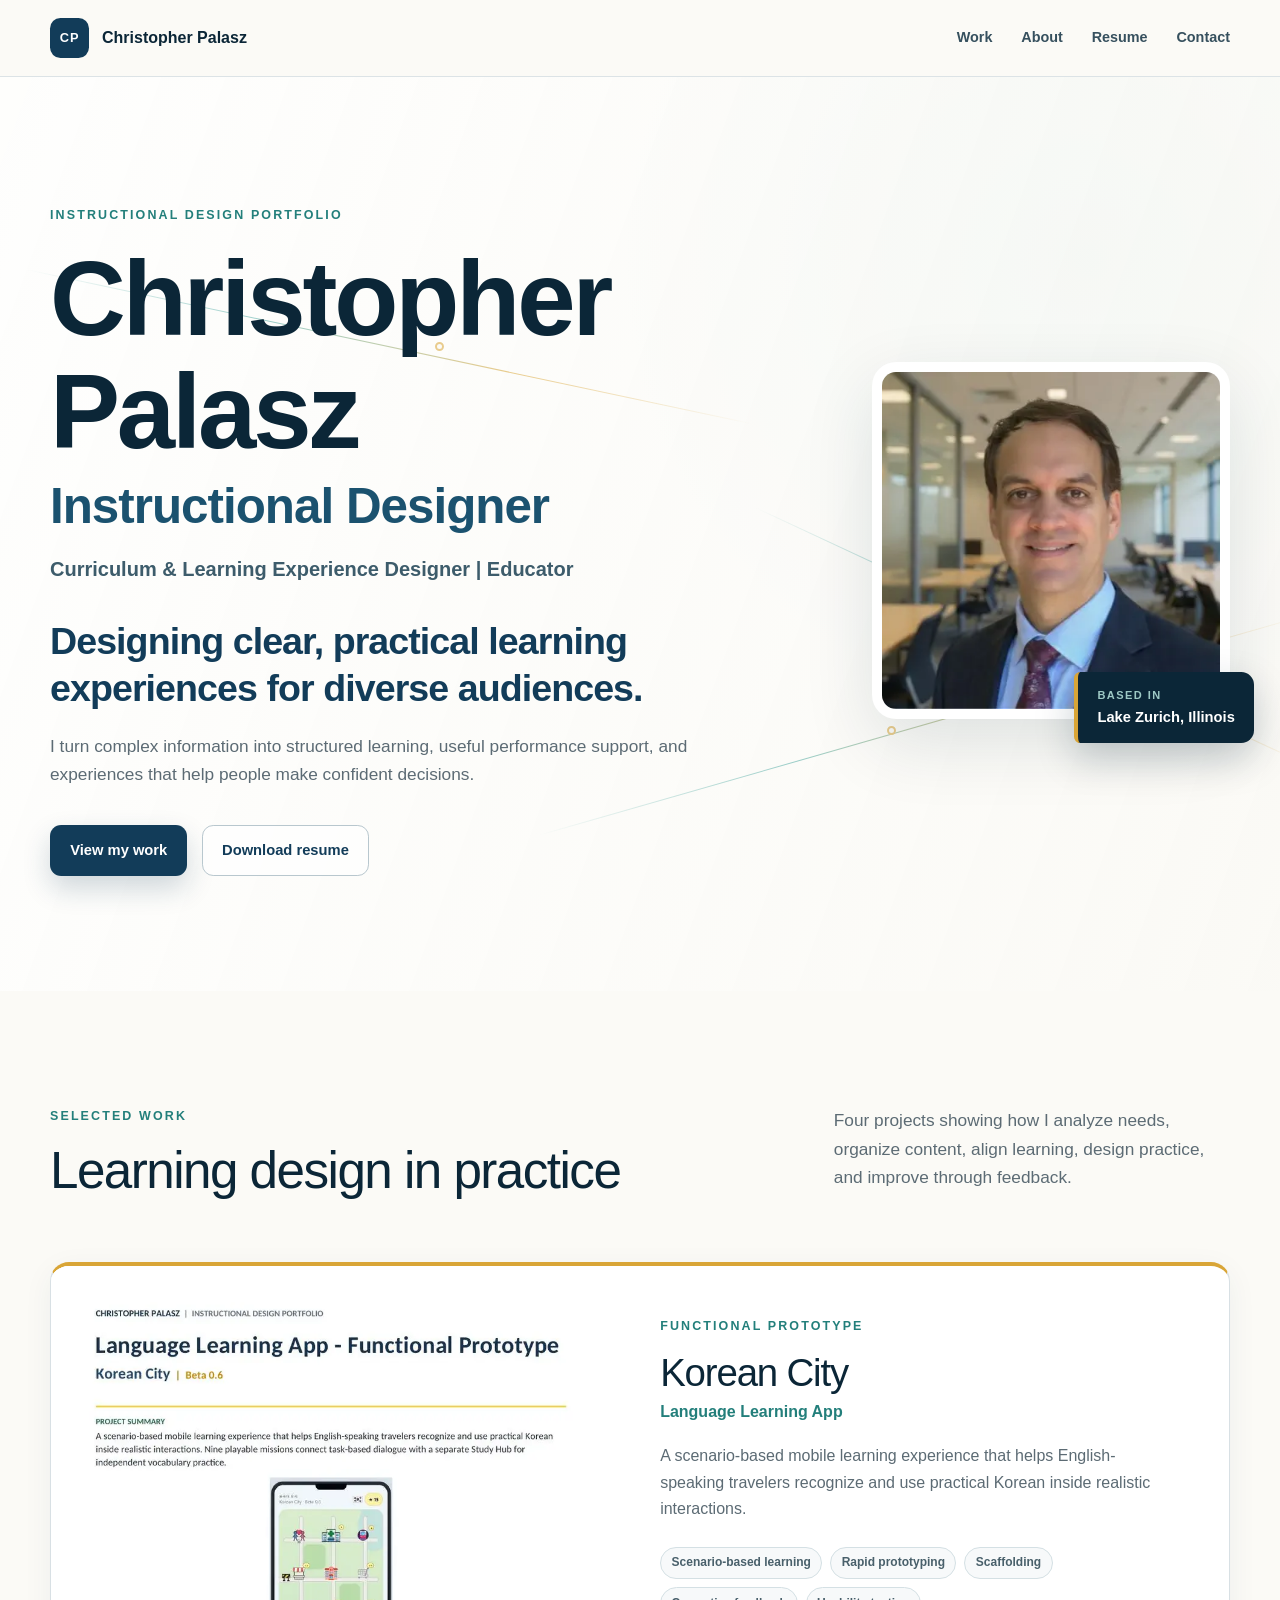
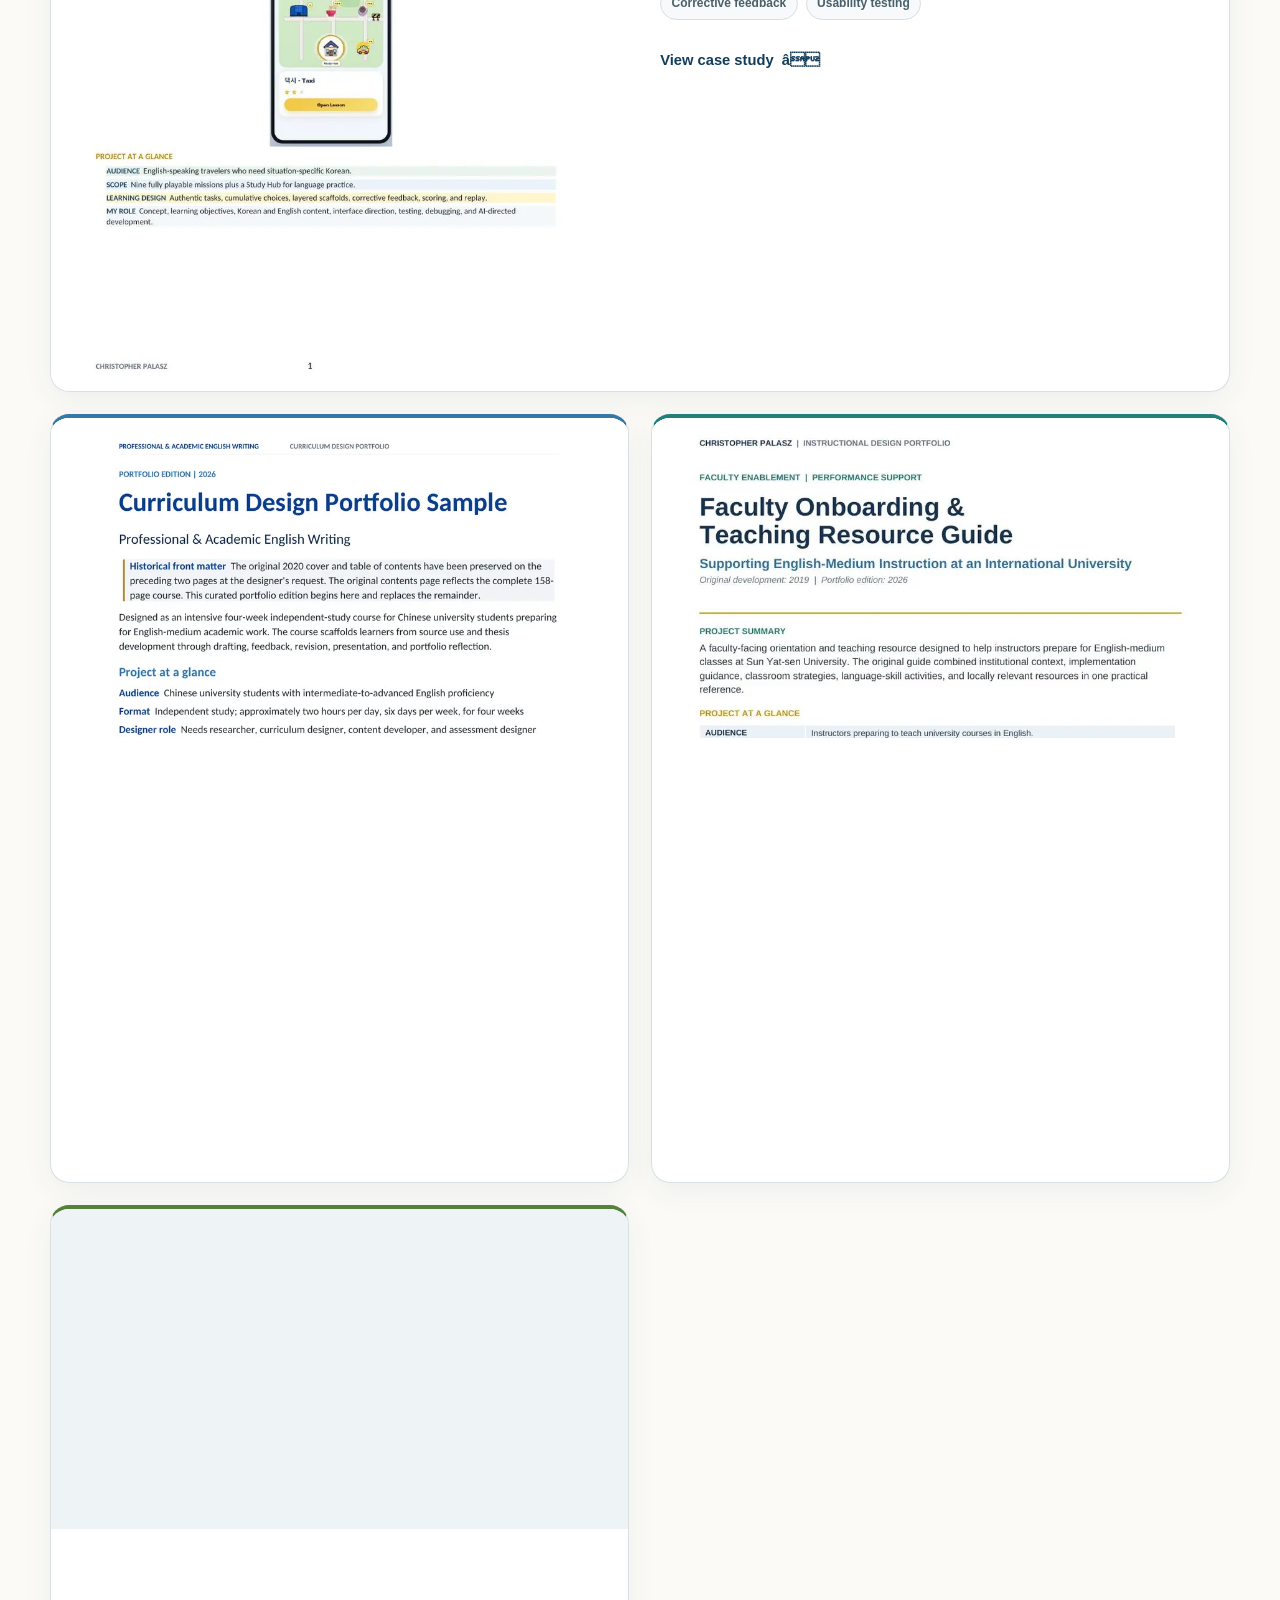
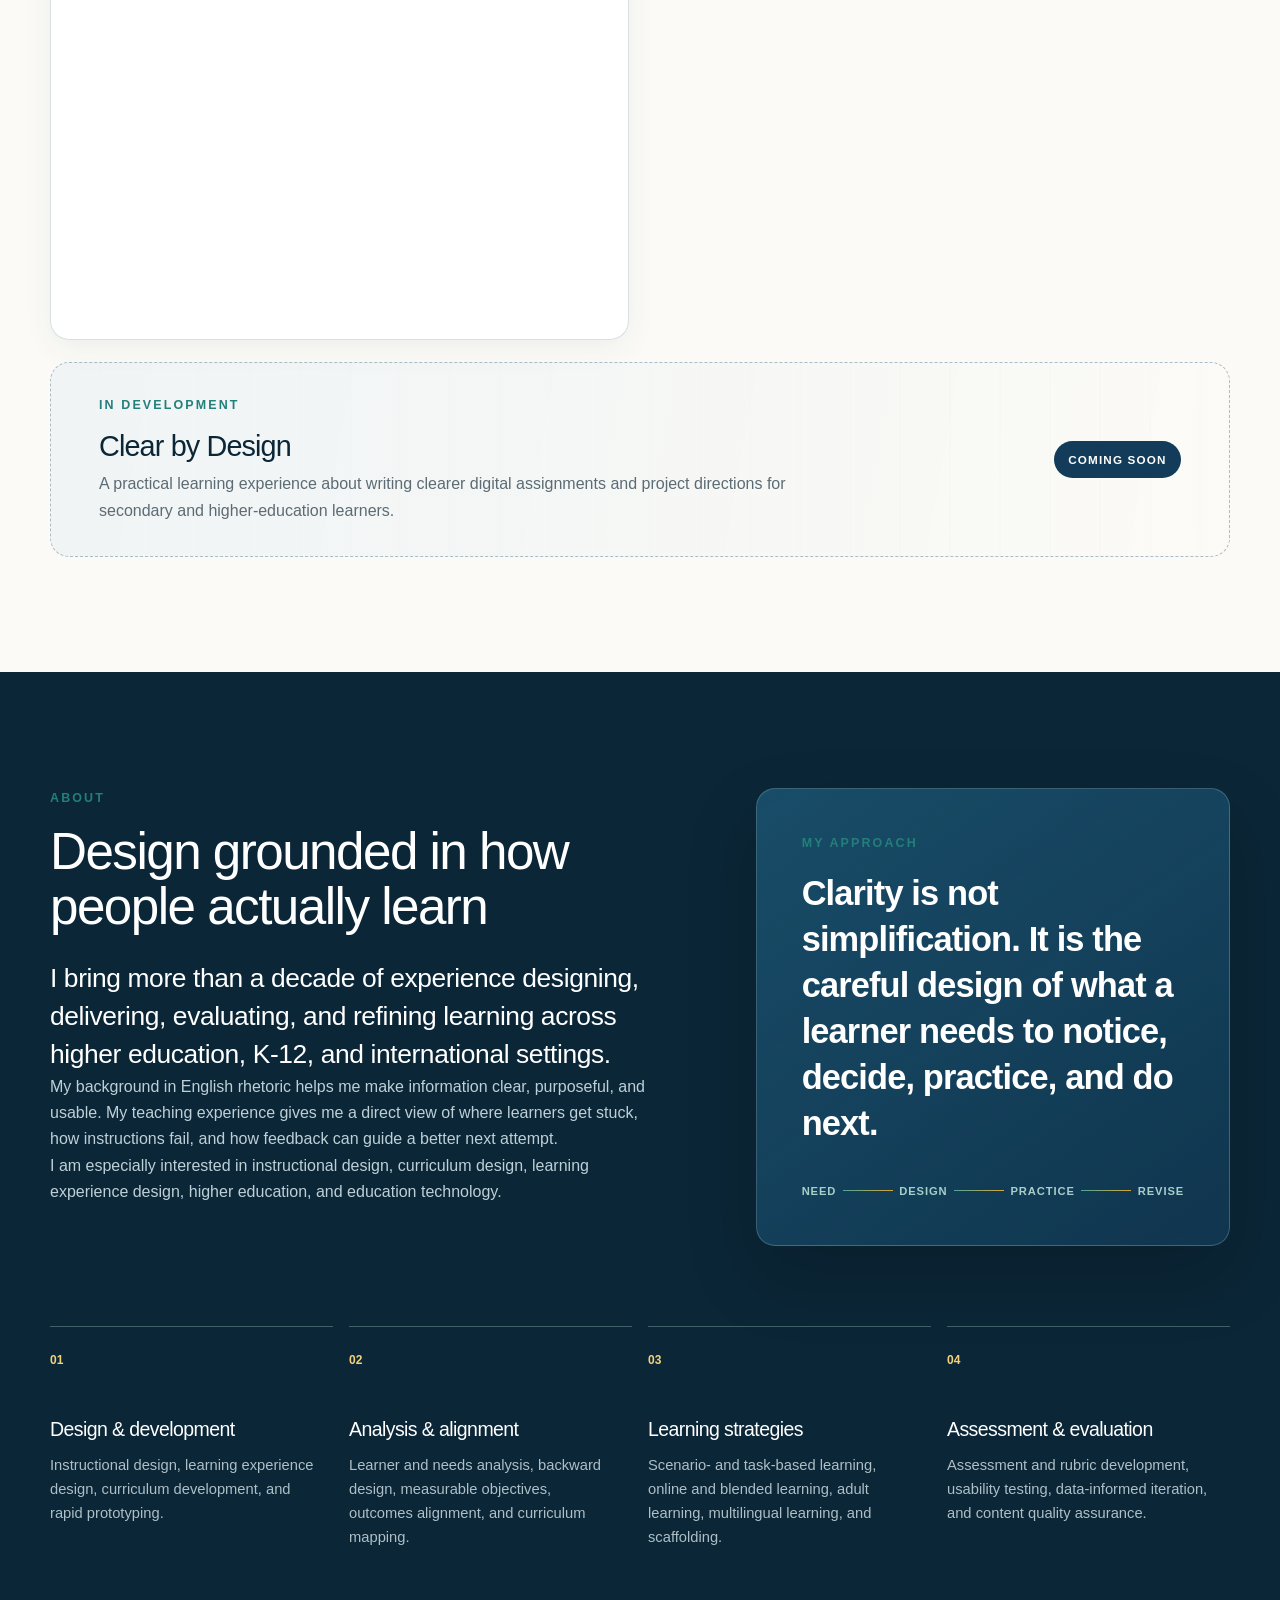
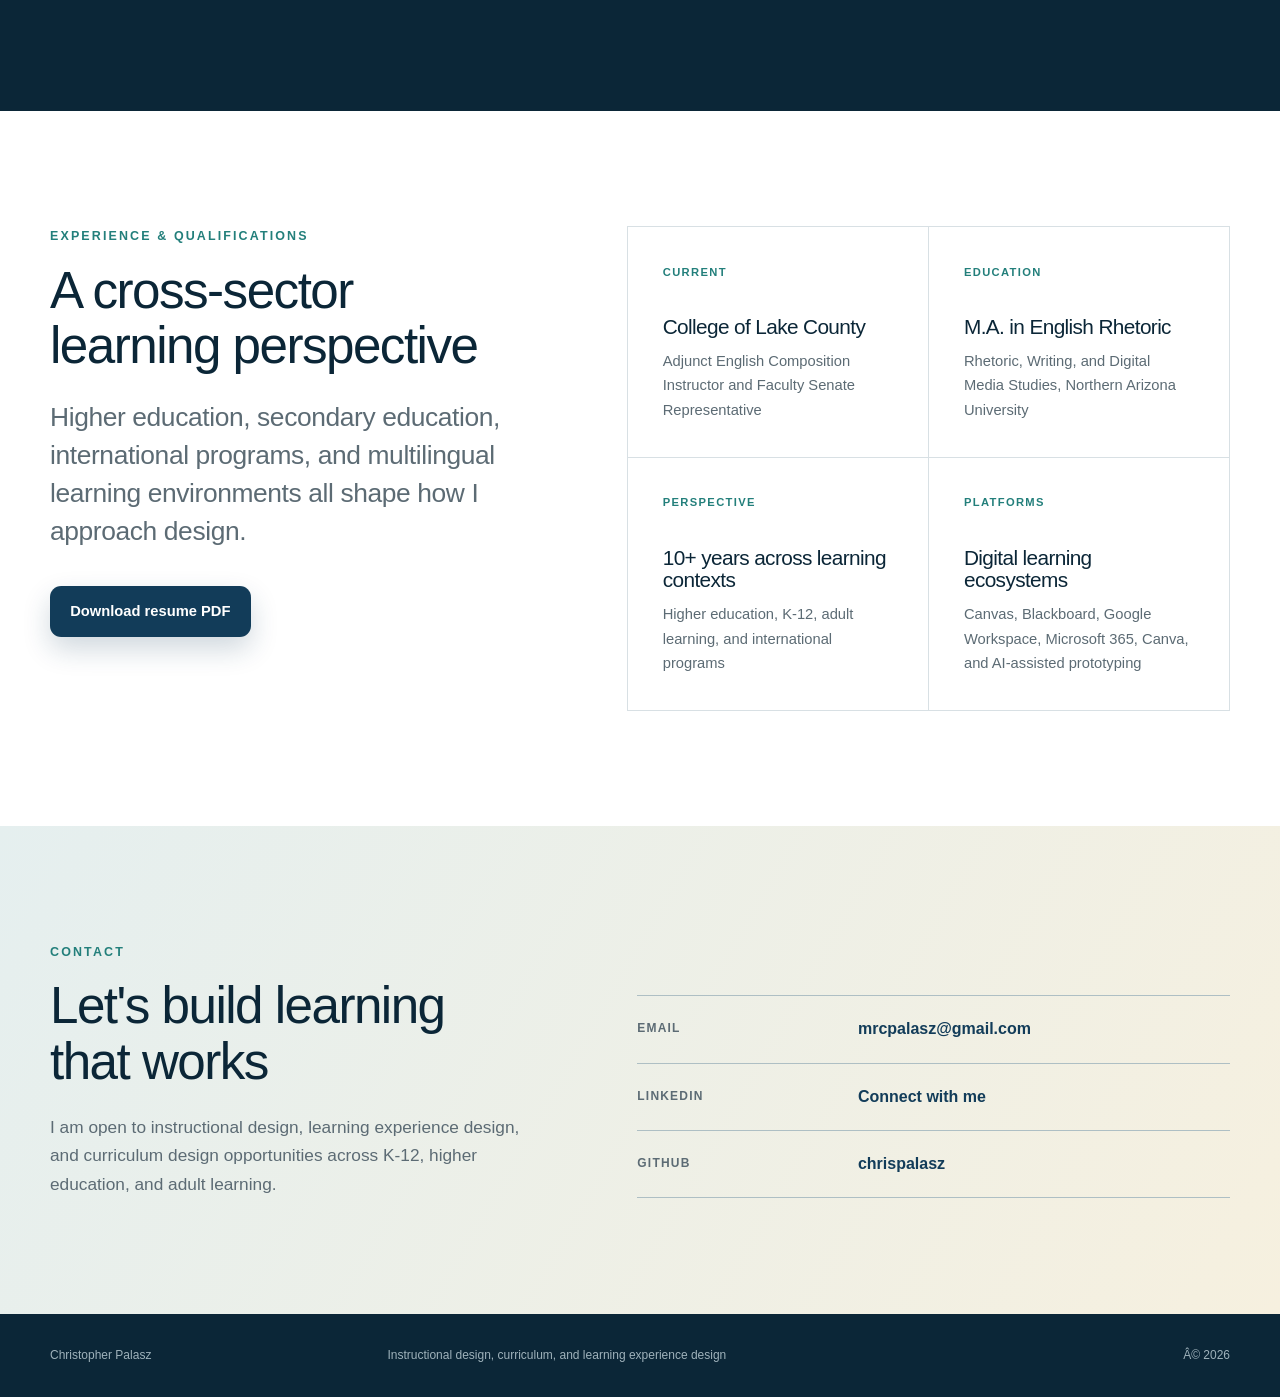
==== commit 5201c8fc: "Copy portfolio into GitHub Pages" ====
--- a/index.html
+++ b/index.html
@@ -1,3 +1,3 @@
 <!DOCTYPE html>
-<html lang="en"><head><meta charset="utf-8"/><meta content="width=device-width, initial-scale=1" name="viewport"/><link as="image" fetchpriority="high" imagesrcset="/_vinext/image?url=%2Fimages%2Fchristopher-palasz.webp&amp;w=640&amp;q=75 640w, /_vinext/image?url=%2Fimages%2Fchristopher-palasz.webp&amp;w=750&amp;q=75 750w" rel="preload"/><link data-precedence="vite-rsc/importer-resources" data-rsc-css-href="/assets/index-KbbHibP3.css" href="/assets/index-KbbHibP3.css" rel="stylesheet"/><link crossorigin="" href="/assets/layout-segment-context-DPeCEgzd.js" rel="modulepreload"/><link crossorigin="" href="/assets/rolldown-runtime-S-ySWqyJ.js" rel="modulepreload"/><link crossorigin="" href="/assets/index-D9QmnwrU.js" rel="modulepreload"/><link crossorigin="" href="/assets/framework-XU8gKkFC.js" rel="modulepreload"/><link crossorigin="" href="/assets/link-XkVvF-s2.js" rel="modulepreload"/><link crossorigin="" href="/assets/query-D2V9OaoK.js" rel="modulepreload"/><link crossorigin="" href="/assets/image-DxprlA4e.js" rel="modulepreload"/><title>Christopher Palasz | Instructional Design Portfolio</title><meta content="Instructional design, curriculum design, and learning experience design portfolio by Christopher Palasz." name="description"/><meta content="Christopher Palasz,instructional designer,learning experience designer,curriculum designer,instructional design portfolio" name="keywords"/><meta content="Christopher Palasz" name="author"/><meta content="Christopher Palasz | Instructional Design Portfolio" property="og:title"/><meta content="Designing clear, practical learning experiences for diverse audiences." property="og:description"/><meta content="https://chrispalasz.github.io" property="og:url"/><meta content="Christopher Palasz | Instructional Design Portfolio" property="og:site_name"/><meta content="website" property="og:type"/><meta content="https://chrispalasz.github.io/og.png" property="og:image"/><meta content="1200" property="og:image:width"/><meta content="630" property="og:image:height"/><meta content="Christopher Palasz instructional design portfolio" property="og:image:alt"/><meta content="summary_large_image" name="twitter:card"/><meta content="Christopher Palasz | Instructional Design Portfolio" name="twitter:title"/><meta content="Designing clear, practical learning experiences for diverse audiences." name="twitter:description"/><meta content="https://chrispalasz.github.io/og.png" name="twitter:image"/><link href="/_external/chrispalasz.github.io/favicon.svg" rel="shortcut icon"/><link href="/_external/chrispalasz.github.io/favicon.svg" rel="icon"/><script>self.__VINEXT_RSC_PARAMS__={}</script><script>self.__VINEXT_RSC_NAV__={"pathname":"/","searchParams":[]}</script><link href="/assets/index-D9QmnwrU.js" rel="modulepreload"/>
-</head><body class="antialiased"><header class="site-header"><div class="site-shell header-inner"><a aria-label="Christopher Palasz home" class="wordmark" href="/"><span aria-hidden="true" class="wordmark-mark">CP</span><span class="wordmark-name">Christopher Palasz</span></a><nav aria-label="Primary navigation" class="primary-nav"><a href="/">Work</a><a href="/">About</a><a href="/">Resume</a><a href="/">Contact</a></nav></div></header><main><section aria-labelledby="hero-title" class="hero"><div aria-hidden="true" class="line-field"><span class="line line-one"></span><span class="line line-two"></span><span class="line line-three"></span><span class="line-node node-one"></span><span class="line-node node-two"></span><span class="line-node node-three"></span></div><div class="site-shell hero-grid"><div class="hero-copy"><p class="eyebrow">Instructional design portfolio</p><h1 id="hero-title">Christopher Palasz<span>Instructional Designer</span></h1><p class="hero-role">Curriculum &amp; Learning Experience Designer | Educator</p><p class="hero-tagline">Designing clear, practical learning experiences for diverse audiences.</p><p class="hero-intro">I turn complex information into structured learning, useful performance support, and experiences that help people make confident decisions.</p><div class="button-row"><a class="button button-primary" href="/">View my work</a><a class="button button-secondary" href="/documents/christopher-palasz-instructional-design-resume.pdf" rel="noreferrer" target="_blank">Download resume</a></div></div><div class="portrait-wrap"><div class="portrait-frame"><img alt="Christopher Palasz" data-nimg="1" decoding="async" fetchpriority="high" height="400" loading="eager" src="/_vinext/image" srcset="/_vinext/image 640w, /_vinext/image 750w" width="400"/></div><div class="portrait-note"><span>Based in</span><strong>Lake Zurich, Illinois</strong></div></div></div></section><section aria-labelledby="work-title" class="section" id="work"><div class="site-shell"><div class="section-heading"><div><p class="eyebrow">Selected work</p><h2 id="work-title">Learning design in practice</h2></div><p>Four projects showing how I analyze needs, organize content, align learning, design practice, and improve through feedback.</p></div><div class="project-grid"><article class="project-card accent-gold featured"><a class="project-image-link" href="/projects/korean-city/"><div class="project-image-frame"><img alt="Korean City case study cover showing the mobile app home screen" data-nimg="1" decoding="async" height="1200" loading="lazy" src="/_vinext/image" srcset="/_vinext/image 640w, /_vinext/image 750w, /_vinext/image 828w, /_vinext/image 1080w, /_vinext/image 1200w" width="927"/></div></a><div class="project-card-body"><p class="eyebrow">Functional prototype</p><h3>Korean City</h3><p class="project-subtitle">Language Learning App</p><p>A scenario-based mobile learning experience that helps English-speaking travelers recognize and use practical Korean inside realistic interactions.</p><ul aria-label="Project skills" class="tag-list"><li>Scenario-based learning</li><li>Rapid prototyping</li><li>Scaffolding</li><li>Corrective feedback</li><li>Usability testing</li></ul><a class="text-link" href="/projects/korean-city/">View case study <span aria-hidden="true">â</span></a></div></article><article class="project-card accent-blue"><a class="project-image-link" href="/projects/academic-writing-course/"><div class="project-image-frame"><img alt="Academic Writing curriculum design portfolio overview page" data-nimg="1" decoding="async" height="1200" loading="lazy" src="/_vinext/image" srcset="/_vinext/image 640w, /_vinext/image 750w, /_vinext/image 828w, /_vinext/image 1080w, /_vinext/image 1200w" width="927"/></div></a><div class="project-card-body"><p class="eyebrow">Course design</p><h3>Professional &amp; Academic English Writing</h3><p class="project-subtitle">Four-Week Independent-Study Course</p><p>An intensive independent-study course that scaffolds multilingual university learners from source use and thesis development through revision, presentation, and reflection.</p><ul aria-label="Project skills" class="tag-list"><li>Needs analysis</li><li>Course architecture</li><li>Outcome alignment</li></ul><a class="text-link" href="/projects/academic-writing-course/">View case study <span aria-hidden="true">â</span></a></div></article><article class="project-card accent-teal"><a class="project-image-link" href="/projects/faculty-onboarding-guide/"><div class="project-image-frame"><img alt="Faculty Onboarding and Teaching Resource Guide portfolio cover" data-nimg="1" decoding="async" height="1200" loading="lazy" src="/_vinext/image" srcset="/_vinext/image 640w, /_vinext/image 750w, /_vinext/image 828w, /_vinext/image 1080w, /_vinext/image 1200w" width="927"/></div></a><div class="project-card-body"><p class="eyebrow">Performance support</p><h3>Faculty Onboarding &amp; Teaching Resource Guide</h3><p class="project-subtitle">Supporting English-Medium Instruction</p><p>A faculty-facing orientation and performance-support resource designed to help instructors prepare for English-medium university courses.</p><ul aria-label="Project skills" class="tag-list"><li>Faculty onboarding</li><li>Performance support</li><li>Information architecture</li></ul><a class="text-link" href="/projects/faculty-onboarding-guide/">View case study <span aria-hidden="true">â</span></a></div></article><article class="project-card accent-green"><a class="project-image-link" href="/projects/ib-myp-curriculum-map/"><div class="project-image-frame"><img alt="Vertical and Horizontal MYP English A Curriculum Map cover" data-nimg="1" decoding="async" height="1200" loading="lazy" src="/_vinext/image" srcset="/_vinext/image 640w, /_vinext/image 750w, /_vinext/image 828w, /_vinext/image 1080w, /_vinext/image 1200w" width="927"/></div></a><div class="project-card-body"><p class="eyebrow">Curriculum alignment</p><h3>IB MYP English A Curriculum Map</h3><p class="project-subtitle">Vertical &amp; Horizontal Alignment</p><p>A cross-grade planning artifact aligning concepts, contexts, texts, assessments, MYP criteria, skill development, and transfer opportunities across 20 planned units.</p><ul aria-label="Project skills" class="tag-list"><li>Curriculum mapping</li><li>Vertical alignment</li><li>Horizontal alignment</li></ul><a class="text-link" href="/projects/ib-myp-curriculum-map/">View case study <span aria-hidden="true">â</span></a></div></article></div><div aria-label="Clear by Design coming soon" class="coming-soon"><div><p class="eyebrow">In development</p><h3>Clear by Design</h3><p>A practical learning experience about writing clearer digital assignments and project directions for secondary and higher-education learners.</p></div><span>Coming soon</span></div></div></section><section aria-labelledby="about-title" class="section about-section" id="about"><div class="site-shell about-grid"><div class="about-lead"><p class="eyebrow">About</p><h2 id="about-title">Design grounded in how people actually learn</h2><p class="large-copy">I bring more than a decade of experience designing, delivering, evaluating, and refining learning across higher education, K-12, and international settings.</p><p>My background in English rhetoric helps me make information clear, purposeful, and usable. My teaching experience gives me a direct view of where learners get stuck, how instructions fail, and how feedback can guide a better next attempt.</p><p>I am especially interested in instructional design, curriculum design, learning experience design, higher education, and education technology.</p></div><div class="principle-card"><p class="eyebrow">My approach</p><blockquote>Clarity is not simplification. It is the careful design of what a learner needs to notice, decide, practice, and do next.</blockquote><div aria-hidden="true" class="principle-path"><span>Need</span><i></i><span>Design</span><i></i><span>Practice</span><i></i><span>Revise</span></div></div></div><div class="site-shell competency-grid"><article><span>01</span><h3>Design &amp; development</h3><p>Instructional design, learning experience design, curriculum development, and rapid prototyping.</p></article><article><span>02</span><h3>Analysis &amp; alignment</h3><p>Learner and needs analysis, backward design, measurable objectives, outcomes alignment, and curriculum mapping.</p></article><article><span>03</span><h3>Learning strategies</h3><p>Scenario- and task-based learning, online and blended learning, adult learning, multilingual learning, and scaffolding.</p></article><article><span>04</span><h3>Assessment &amp; evaluation</h3><p>Assessment and rubric development, usability testing, data-informed iteration, and content quality assurance.</p></article></div></section><section aria-labelledby="resume-title" class="section resume-section" id="resume"><div class="site-shell resume-grid"><div><p class="eyebrow">Experience &amp; qualifications</p><h2 id="resume-title">A cross-sector learning perspective</h2><p class="large-copy">Higher education, secondary education, international programs, and multilingual learning environments all shape how I approach design.</p><a class="button button-primary" href="/documents/christopher-palasz-instructional-design-resume.pdf" rel="noreferrer" target="_blank">Download resume PDF</a></div><div class="resume-facts"><article><span>Current</span><h3>College of Lake County</h3><p>Adjunct English Composition Instructor and Faculty Senate Representative</p></article><article><span>Education</span><h3>M.A. in English Rhetoric</h3><p>Rhetoric, Writing, and Digital Media Studies, Northern Arizona University</p></article><article><span>Perspective</span><h3>10+ years across learning contexts</h3><p>Higher education, K-12, adult learning, and international programs</p></article><article><span>Platforms</span><h3>Digital learning ecosystems</h3><p>Canvas, Blackboard, Google Workspace, Microsoft 365, Canva, and AI-assisted prototyping</p></article></div></div></section><section aria-labelledby="contact-title" class="contact-section" id="contact"><div class="site-shell contact-grid"><div><p class="eyebrow">Contact</p><h2 id="contact-title">Let's build learning that works</h2><p>I am open to instructional design, learning experience design, and curriculum design opportunities across K-12, higher education, and adult learning.</p></div><div class="contact-links"><a href="mailto:mrcpalasz@gmail.com"><span>Email</span><strong>mrcpalasz@gmail.com</strong></a><a href="https://www.linkedin.com/in/christopher-palasz-541591160" rel="noreferrer" target="_blank"><span>LinkedIn</span><strong>Connect with me</strong></a><a href="https://github.com/chrispalasz" rel="noreferrer" target="_blank"><span>GitHub</span><strong>chrispalasz</strong></a></div></div></section></main><footer class="site-footer"><div class="site-shell footer-inner"><p>Christopher Palasz</p><p>Instructional design, curriculum, and learning experience design</p><p>Â© 2026</p></div></footer><script id="_R_">import("/assets/index-D9QmnwrU.js")</script><script>(function(){function c(){var b=a.contentDocument||(a.contentWindow&&a.contentWindow.document);if(b){var d=b.createElement('script');d.innerHTML="window.__CF$cv$params={r:'a303cc651a06e865',t:'MTc4NzU4OTYyMg=='};var a=document.createElement('script');a.src='/cdn-cgi/challenge-platform/scripts/jsd/main.js';document.getElementsByTagName('head')[0].appendChild(a);";b.getElementsByTagName('head')[0].appendChild(d)}}if(document.body){var a=document.createElement('iframe');a.height=1;a.width=1;a.style.position='absolute';a.style.top=0;a.style.left=0;a.style.border='none';a.style.visibility='hidden';document.body.appendChild(a);if('loading'!==document.readyState)c();else if(window.addEventListener)document.addEventListener('DOMContentLoaded',c);else{var e=document.onreadystatechange||function(){};document.onreadystatechange=function(b){e(b);'loading'!==document.readyState&&(document.onreadystatechange=e,c())}}}})();</script></body></html><script>self.__VINEXT_RSC_CHUNKS__=self.__VINEXT_RSC_CHUNKS__||[];self.__VINEXT_RSC_CHUNKS__.push("2:I[\"8c0f216c4604\",[],\"Children\",1]\n3:I[\"15c18cfaeeff\",[],\"LayoutSegmentProvider\",1]\n4:I[\"8c0f216c4604\",[],\"Slot\",1]\n5:I[\"593f344dc510\",[],\"NotFoundBoundary\",1]\n6:I[\"c2747888630f\",[],\"default\",1]\n:HL[\"/assets/index-KbbHibP3.css\",\"style\"]\n")</script><script>self.__VINEXT_RSC_CHUNKS__=self.__VINEXT_RSC_CHUNKS__||[];self.__VINEXT_RSC_CHUNKS__.push("0:{\"__route\":\"route:/\",\"__interceptionContext\":null,\"__layoutIds\":[\"layout:/\"],\"__rootLayout\":\"/\",\"page:/\":\"$L1\",\"layout:/\":[[[[\"$\",\"link\",\"css:/assets/index-KbbHibP3.css\",{\"rel\":\"stylesheet\",\"precedence\":\"vite-rsc/importer-resources\",\"href\":\"/assets/index-KbbHibP3.css\",\"data-rsc-css-href\":\"/assets/index-KbbHibP3.css\"}],\"$undefined\"],[\"$\",\"html\",null,{\"lang\":\"en\",\"children\":[\"$\",\"body\",null,{\"className\":\"antialiased\",\"children\":[\"$\",\"$L2\",null,{}]}]}]],null],\"route:/\":[[[\"$\",\"meta\",null,{\"charSet\":\"utf-8\"}],[[\"$\",\"title\",\"0\",{\"children\":\"Christopher Palasz | Instructional Design Portfolio\"}],[\"$\",\"meta\",\"1\",{\"name\":\"description\",\"content\":\"Instructional design, curriculum design, and learning experience design portfolio by Christopher Palasz.\"}],[\"$\",\"meta\",\"2\",{\"name\":\"keywords\",\"content\":\"Christopher Palasz,instructional designer,learning experience designer,curriculum designer,instructional design portfolio\"}],[\"$\",\"meta\",\"3\",{\"name\":\"author\",\"content\":\"Christopher Palasz\"}],[\"$\",\"meta\",\"4\",{\"property\":\"og:title\",\"content\":\"Christopher Palasz | Instructional Design Portfolio\"}],[\"$\",\"meta\",\"5\",{\"property\":\"og:description\",\"content\":\"Designing clear, practical learning experiences for diverse audiences.\"}],[\"$\",\"meta\",\"6\",{\"property\":\"og:url\",\"content\":\"https://chrispalasz.github.io\"}],[\"$\",\"meta\",\"7\",{\"property\":\"og:site_name\",\"content\":\"Christopher Palasz | Instructional Design Portfolio\"}],[\"$\",\"meta\",\"8\",{\"property\":\"og:type\",\"content\":\"website\"}],[\"$\",\"meta\",\"9\",{\"property\":\"og:image\",\"content\":\"https://chrispalasz.github.io/og.png\"}],[\"$\",\"meta\",\"10\",{\"property\":\"og:image:width\",\"content\":\"1200\"}],[\"$\",\"meta\",\"11\",{\"property\":\"og:image:height\",\"content\":\"630\"}],[\"$\",\"meta\",\"12\",{\"property\":\"og:image:alt\",\"content\":\"Christopher Palasz instructional design portfolio\"}],[\"$\",\"meta\",\"13\",{\"name\":\"twitter:card\",\"content\":\"summary_large_image\"}],[\"$\",\"meta\",\"14\",{\"name\":\"twitter:title\",\"content\":\"Christopher Palasz | Instructional Design Portfolio\"}],[\"$\",\"meta\",\"15\",{\"name\":\"twitter:description\",\"content\":\"Designing clear, practical learning experiences for diverse audiences.\"}],[\"$\",\"meta\",\"16\",{\"name\":\"twitter:image\",\"content\":\"https://chrispalasz.github.io/og.png\"}],[\"$\",\"link\",\"17\",{\"rel\":\"shortcut icon\",\"href\":\"https://chrispalasz.github.io/favicon.svg\"}],[\"$\",\"link\",\"18\",{\"rel\":\"icon\",\"href\":\"https://chrispalasz.github.io/favicon.svg\"}]],[[\"$\",\"meta\",\"0\",{\"name\":\"viewport\",\"content\":\"width=device-width, initial-scale=1\"}]]],[\"$\",\"$L3\",null,{\"segmentMap\":{\"children\":[]},\"children\":[\"$\",\"$L4\",null,{\"id\":\"layout:/\",\"parallelSlots\":\"$undefined\",\"children\":[\"$\",\"$L5\",null,{\"resetKey\":\"\",\"fallback\":[[\"$\",\"header\",null,{\"className\":\"site-header\",\"children\":[\"$\",\"div\",null,{\"className\":\"site-shell header-inner\",\"children\":[[\"$\",\"$L6\",null,{\"className\":\"wordmark\",\"href\":\"/\",\"aria-label\":\"Christopher Palasz home\",\"children\":[[\"$\",\"span\",null,{\"className\":\"wordmark-mark\",\"aria-hidden\":\"true\",\"children\":\"CP\"}],[\"$\",\"span\",null,{\"className\":\"wordmark-name\",\"children\":\"Christopher Palasz\"}]]}],[\"$\",\"nav\",null,{\"className\":\"primary-nav\",\"aria-label\":\"Primary navigation\",\"children\":[[\"$\",\"$L6\",null,{\"href\":\"/#work\",\"children\":\"Work\"}],[\"$\",\"$L6\",null,{\"href\":\"/#about\",\"children\":\"About\"}],[\"$\",\"$L6\",null,{\"href\":\"/#resume\",\"children\":\"Resume\"}],[\"$\",\"$L6\",null,{\"href\":\"/#contact\",\"children\":\"Contact\"}]]}]]}]}],[\"$\",\"main\",null,{\"className\":\"not-found site-shell\",\"children\":[[\"$\",\"p\",null,{\"className\":\"eyebrow\",\"children\":\"Page not found\"}],[\"$\",\"h1\",null,{\"children\":\"This page is not part of the portfolio.\"}],[\"$\",\"$L6\",null,{\"className\":\"button button-primary\",\"href\":\"/\",\"children\":\"Return home\"}]]}]],\"children\":[\"$\",\"$L5\",null,{\"resetKey\":\"\",\"fallback\":[[\"$\",\"header\",null,{\"className\":\"site-header\",\"children\":[\"$\",\"div\",null,{\"className\":\"site-shell header-inner\",\"children\":[[\"$\",\"$L6\",null,{\"className\":\"wordmark\",\"href\":\"/\",\"aria-label\":\"Christopher Palasz home\",\"children\":[[\"$\",\"span\",null,{\"className\":\"wordmark-mark\",\"aria-hidden\":\"true\",\"children\":\"CP\"}],[\"$\",\"span\",null,{\"className\":\"wordmark-name\",\"children\":\"Christopher Palasz\"}]]}],[\"$\",\"nav\",null,{\"className\":\"primary-nav\",\"aria-label\":\"Primary navigation\",\"children\":[[\"$\",\"$L6\",null,{\"href\":\"/#work\",\"children\":\"Work\"}],[\"$\",\"$L6\",null,{\"href\":\"/#about\",\"children\":\"About\"}],[\"$\",\"$L6\",null,{\"href\":\"/#resume\",\"children\":\"Resume\"}],[\"$\",\"$L6\",null,{\"href\":\"/#contact\",\"children\":\"Contact\"}]]}]]}]}],[\"$\",\"main\",null,{\"className\":\"not-found site-shell\",\"children\":[[\"$\",\"p\",null,{\"className\":\"eyebrow\",\"children\":\"Page not found\"}],\"$L7\",\"$L8\"]}]],\"children\":\"$L9\"}]}]}]}]],\"__layoutFlags\":{\"layout:/\":\"s\"},\"__artifactCompatibility\":{\"schemaVersion\":1,\"graphVersion\":\"app-route-graph:4uhn5s1wvoptc\",\"deploymentVersion\":\"a9af338e-a97c-4933-8ece-7e11bddc8c20\",\"appElementsSchemaVersion\":1,\"rscPayloadSchemaVersion\":1,\"rootBoundaryId\":\"/\",\"renderEpoch\":null}}\n")</script><script>self.__VINEXT_RSC_CHUNKS__=self.__VINEXT_RSC_CHUNKS__||[];self.__VINEXT_RSC_CHUNKS__.push("a:I[\"593f344dc510\",[],\"RedirectBoundary\",1]\n7:[\"$\",\"h1\",null,{\"children\":\"This page is not part of the portfolio.\"}]\n8:[\"$\",\"$L6\",null,{\"className\":\"button button-primary\",\"href\":\"/\",\"children\":\"Return home\"}]\n9:[\"$\",\"$La\",null,{\"children\":[\"$\",\"$L3\",null,{\"segmentMap\":{\"children\":[]},\"children\":[\"$\",\"$L4\",null,{\"id\":\"page:/\"}]}]}]\n")</script><script>self.__VINEXT_RSC_CHUNKS__=self.__VINEXT_RSC_CHUNKS__||[];self.__VINEXT_RSC_CHUNKS__.push("b:I[\"9fb86276be8f\",[],\"default\",1]\n")</script><script>self.__VINEXT_RSC_CHUNKS__=self.__VINEXT_RSC_CHUNKS__||[];self.__VINEXT_RSC_CHUNKS__.push("1:[[\"$\",\"header\",null,{\"className\":\"site-header\",\"children\":[\"$\",\"div\",null,{\"className\":\"site-shell header-inner\",\"children\":[[\"$\",\"$L6\",null,{\"className\":\"wordmark\",\"href\":\"/\",\"aria-label\":\"Christopher Palasz home\",\"children\":[[\"$\",\"span\",null,{\"className\":\"wordmark-mark\",\"aria-hidden\":\"true\",\"children\":\"CP\"}],[\"$\",\"span\",null,{\"className\":\"wordmark-name\",\"children\":\"Christopher Palasz\"}]]}],[\"$\",\"nav\",null,{\"className\":\"primary-nav\",\"aria-label\":\"Primary navigation\",\"children\":[[\"$\",\"$L6\",null,{\"href\":\"/#work\",\"children\":\"Work\"}],[\"$\",\"$L6\",null,{\"href\":\"/#about\",\"children\":\"About\"}],[\"$\",\"$L6\",null,{\"href\":\"/#resume\",\"children\":\"Resume\"}],[\"$\",\"$L6\",null,{\"href\":\"/#contact\",\"children\":\"Contact\"}]]}]]}]}],[\"$\",\"main\",null,{\"children\":[[\"$\",\"section\",null,{\"className\":\"hero\",\"aria-labelledby\":\"hero-title\",\"children\":[[\"$\",\"div\",null,{\"className\":\"line-field\",\"aria-hidden\":\"true\",\"children\":[[\"$\",\"span\",null,{\"className\":\"line line-one\"}],[\"$\",\"span\",null,{\"className\":\"line line-two\"}],[\"$\",\"span\",null,{\"className\":\"line line-three\"}],[\"$\",\"span\",null,{\"className\":\"line-node node-one\"}],[\"$\",\"span\",null,{\"className\":\"line-node node-two\"}],[\"$\",\"span\",null,{\"className\":\"line-node node-three\"}]]}],[\"$\",\"div\",null,{\"className\":\"site-shell hero-grid\",\"children\":[[\"$\",\"div\",null,{\"className\":\"hero-copy\",\"children\":[[\"$\",\"p\",null,{\"className\":\"eyebrow\",\"children\":\"Instructional design portfolio\"}],[\"$\",\"h1\",null,{\"id\":\"hero-title\",\"children\":[\"Christopher Palasz\",[\"$\",\"span\",null,{\"children\":\"Instructional Designer\"}]]}],[\"$\",\"p\",null,{\"className\":\"hero-role\",\"children\":\"Curriculum \u0026 Learning Experience Designer | Educator\"}],[\"$\",\"p\",null,{\"className\":\"hero-tagline\",\"children\":\"Designing clear, practical learning experiences for diverse audiences.\"}],[\"$\",\"p\",null,{\"className\":\"hero-intro\",\"children\":\"I turn complex information into structured learning, useful performance support, and experiences that help people make confident decisions.\"}],[\"$\",\"div\",null,{\"className\":\"button-row\",\"children\":[[\"$\",\"$L6\",null,{\"className\":\"button button-primary\",\"href\":\"/#work\",\"children\":\"View my work\"}],[\"$\",\"a\",null,{\"className\":\"button button-secondary\",\"href\":\"/documents/christopher-palasz-instructional-design-resume.pdf\",\"target\":\"_blank\",\"rel\":\"noreferrer\",\"children\":\"Download resume\"}]]}]]}],[\"$\",\"div\",null,{\"className\":\"portrait-wrap\",\"children\":[[\"$\",\"div\",null,{\"className\":\"portrait-frame\",\"children\":[\"$\",\"$Lb\",null,{\"src\":\"/images/christopher-palasz.webp\",\"alt\":\"Christopher Palasz\",\"width\":400,\"height\":400,\"priority\":true}]}],[\"$\",\"div\",null,{\"className\":\"portrait-note\",\"children\":[[\"$\",\"span\",null,{\"children\":\"Based in\"}],[\"$\",\"strong\",null,{\"children\":\"Lake Zurich, Illinois\"}]]}]]}]]}]]}],[\"$\",\"section\",null,{\"className\":\"section\",\"id\":\"work\",\"aria-labelledby\":\"work-title\",\"children\":[\"$\",\"div\",null,{\"className\":\"site-shell\",\"children\":[[\"$\",\"div\",null,{\"className\":\"section-heading\",\"children\":[[\"$\",\"div\",null,{\"children\":[[\"$\",\"p\",null,{\"className\":\"eyebrow\",\"children\":\"Selected work\"}],[\"$\",\"h2\",null,{\"id\":\"work-title\",\"children\":\"Learning design in practice\"}]]}],[\"$\",\"p\",null,{\"children\":\"Four projects showing how I analyze needs, organize content, align learning, design practice, and improve through feedback.\"}]]}],[\"$\",\"div\",null,{\"className\":\"project-grid\",\"children\":[[\"$\",\"article\",null,{\"className\":\"project-card accent-gold featured\",\"children\":[[\"$\",\"$L6\",null,{\"className\":\"project-image-link\",\"href\":\"/projects/korean-city/\",\"children\":[\"$\",\"div\",null,{\"className\":\"project-image-frame\",\"children\":[\"$\",\"$Lb\",null,{\"src\":\"/images/projects/korean-city/overview.webp\",\"alt\":\"Korean City case study cover showing the mobile app home screen\",\"width\":927,\"height\":1200}]}]}],[\"$\",\"div\",null,{\"className\":\"project-card-body\",\"children\":[[\"$\",\"p\",null,{\"className\":\"eyebrow\",\"children\":\"Functional prototype\"}],[\"$\",\"h3\",null,{\"children\":\"Korean City\"}],[\"$\",\"p\",null,{\"className\":\"project-subtitle\",\"children\":\"Language Learning App\"}],[\"$\",\"p\",null,{\"children\":\"A scenario-based mobile learning experience that helps English-speaking travelers recognize and use practical Korean inside realistic interactions.\"}],[\"$\",\"ul\",null,{\"className\":\"tag-list\",\"aria-label\":\"Project skills\",\"children\":[[\"$\",\"li\",\"Scenario-based learning\",{\"children\":\"Scenario-based learning\"}],[\"$\",\"li\",\"Rapid prototyping\",{\"children\":\"Rapid prototyping\"}],[\"$\",\"li\",\"Scaffolding\",{\"children\":\"Scaffolding\"}],[\"$\",\"li\",\"Corrective feedback\",{\"children\":\"Corrective feedback\"}],[\"$\",\"li\",\"Usability testing\",{\"children\":\"Usability testing\"}]]}],\"$Lc\"]}]]}],[\"$Ld\",\"$Le\",\"$Lf\"]]}],\"$L10\"]}]}],\"$L11\",\"$L12\",\"$L13\"]}],\"$L14\"]\n")</script><script>self.__VINEXT_RSC_CHUNKS__=self.__VINEXT_RSC_CHUNKS__||[];self.__VINEXT_RSC_CHUNKS__.push("c:[\"$\",\"$L6\",null,{\"className\":\"text-link\",\"href\":\"/projects/korean-city/\",\"children\":[\"View case study \",[\"$\",\"span\",null,{\"aria-hidden\":\"true\",\"children\":\"â\"}]]}]\nd:[\"$\",\"article\",\"academic-writing-course\",{\"className\":\"project-card accent-blue \",\"children\":[[\"$\",\"$L6\",null,{\"className\":\"project-image-link\",\"href\":\"/projects/academic-writing-course/\",\"children\":[\"$\",\"div\",null,{\"className\":\"project-image-frame\",\"children\":[\"$\",\"$Lb\",null,{\"src\":\"/images/projects/academic-writing/overview.webp\",\"alt\":\"Academic Writing curriculum design portfolio overview page\",\"width\":927,\"height\":1200}]}]}],[\"$\",\"div\",null,{\"className\":\"project-card-body\",\"children\":[[\"$\",\"p\",null,{\"className\":\"eyebrow\",\"children\":\"Course design\"}],[\"$\",\"h3\",null,{\"children\":\"Professional \u0026 Academic English Writing\"}],[\"$\",\"p\",null,{\"className\":\"project-subtitle\",\"children\":\"Four-Week Independent-Study Course\"}],[\"$\",\"p\",null,{\"children\":\"An intensive independent-study course that scaffolds multilingual university learners from source use and thesis development through revision, presentation, and reflection.\"}],[\"$\",\"ul\",null,{\"className\":\"tag-list\",\"aria-label\":\"Project skills\",\"children\":[[\"$\",\"li\",\"Needs analysis\",{\"children\":\"Needs analysis\"}],[\"$\",\"li\",\"Course architecture\",{\"children\":\"Course architecture\"}],[\"$\",\"li\",\"Outcome alignment\",{\"children\":\"Outcome alignment\"}]]}],[\"$\",\"$L6\",null,{\"className\":\"text-link\",\"href\":\"/projects/academic-writing-course/\",\"children\":[\"View case study \",[\"$\",\"span\",null,{\"aria-hidden\":\"true\",\"children\":\"â\"}]]}]]}]]}]\n")</script><script>self.__VINEXT_RSC_CHUNKS__=self.__VINEXT_RSC_CHUNKS__||[];self.__VINEXT_RSC_CHUNKS__.push("e:[\"$\",\"article\",\"faculty-onboarding-guide\",{\"className\":\"project-card accent-teal \",\"children\":[[\"$\",\"$L6\",null,{\"className\":\"project-image-link\",\"href\":\"/projects/faculty-onboarding-guide/\",\"children\":[\"$\",\"div\",null,{\"className\":\"project-image-frame\",\"children\":[\"$\",\"$Lb\",null,{\"src\":\"/images/projects/faculty-onboarding/overview.webp\",\"alt\":\"Faculty Onboarding and Teaching Resource Guide portfolio cover\",\"width\":927,\"height\":1200}]}]}],[\"$\",\"div\",null,{\"className\":\"project-card-body\",\"children\":[[\"$\",\"p\",null,{\"className\":\"eyebrow\",\"children\":\"Performance support\"}],[\"$\",\"h3\",null,{\"children\":\"Faculty Onboarding \u0026 Teaching Resource Guide\"}],[\"$\",\"p\",null,{\"className\":\"project-subtitle\",\"children\":\"Supporting English-Medium Instruction\"}],[\"$\",\"p\",null,{\"children\":\"A faculty-facing orientation and performance-support resource designed to help instructors prepare for English-medium university courses.\"}],[\"$\",\"ul\",null,{\"className\":\"tag-list\",\"aria-label\":\"Project skills\",\"children\":[[\"$\",\"li\",\"Faculty onboarding\",{\"children\":\"Faculty onboarding\"}],[\"$\",\"li\",\"Performance support\",{\"children\":\"Performance support\"}],[\"$\",\"li\",\"Information architecture\",{\"children\":\"Information architecture\"}]]}],[\"$\",\"$L6\",null,{\"className\":\"text-link\",\"href\":\"/projects/faculty-onboarding-guide/\",\"children\":[\"View case study \",[\"$\",\"span\",null,{\"aria-hidden\":\"true\",\"children\":\"â\"}]]}]]}]]}]\n")</script><script>self.__VINEXT_RSC_CHUNKS__=self.__VINEXT_RSC_CHUNKS__||[];self.__VINEXT_RSC_CHUNKS__.push("f:[\"$\",\"article\",\"ib-myp-curriculum-map\",{\"className\":\"project-card accent-green \",\"children\":[[\"$\",\"$L6\",null,{\"className\":\"project-image-link\",\"href\":\"/projects/ib-myp-curriculum-map/\",\"children\":[\"$\",\"div\",null,{\"className\":\"project-image-frame\",\"children\":[\"$\",\"$Lb\",null,{\"src\":\"/images/projects/myp-map/overview.webp\",\"alt\":\"Vertical and Horizontal MYP English A Curriculum Map cover\",\"width\":927,\"height\":1200}]}]}],[\"$\",\"div\",null,{\"className\":\"project-card-body\",\"children\":[[\"$\",\"p\",null,{\"className\":\"eyebrow\",\"children\":\"Curriculum alignment\"}],[\"$\",\"h3\",null,{\"children\":\"IB MYP English A Curriculum Map\"}],[\"$\",\"p\",null,{\"className\":\"project-subtitle\",\"children\":\"Vertical \u0026 Horizontal Alignment\"}],[\"$\",\"p\",null,{\"children\":\"A cross-grade planning artifact aligning concepts, contexts, texts, assessments, MYP criteria, skill development, and transfer opportunities across 20 planned units.\"}],[\"$\",\"ul\",null,{\"className\":\"tag-list\",\"aria-label\":\"Project skills\",\"children\":[[\"$\",\"li\",\"Curriculum mapping\",{\"children\":\"Curriculum mapping\"}],[\"$\",\"li\",\"Vertical alignment\",{\"children\":\"Vertical alignment\"}],[\"$\",\"li\",\"Horizontal alignment\",{\"children\":\"Horizontal alignment\"}]]}],[\"$\",\"$L6\",null,{\"className\":\"text-link\",\"href\":\"/projects/ib-myp-curriculum-map/\",\"children\":[\"View case study \",[\"$\",\"span\",null,{\"aria-hidden\":\"true\",\"children\":\"â\"}]]}]]}]]}]\n10:[\"$\",\"div\",null,{\"className\":\"coming-soon\",\"aria-label\":\"Clear by Design coming soon\",\"children\":[[\"$\",\"div\",null,{\"children\":[[\"$\",\"p\",null,{\"className\":\"eyebrow\",\"children\":\"In development\"}],[\"$\",\"h3\",null,{\"children\":\"Clear by Design\"}],[\"$\",\"p\",null,{\"children\":\"A practical learning experience about writing clearer digital assignments and project directions for secondary and higher-education learners.\"}]]}],[\"$\",\"span\",null,{\"children\":\"Coming soon\"}]]}]\n")</script><script>self.__VINEXT_RSC_CHUNKS__=self.__VINEXT_RSC_CHUNKS__||[];self.__VINEXT_RSC_CHUNKS__.push("11:[\"$\",\"section\",null,{\"className\":\"section about-section\",\"id\":\"about\",\"aria-labelledby\":\"about-title\",\"children\":[[\"$\",\"div\",null,{\"className\":\"site-shell about-grid\",\"children\":[[\"$\",\"div\",null,{\"className\":\"about-lead\",\"children\":[[\"$\",\"p\",null,{\"className\":\"eyebrow\",\"children\":\"About\"}],[\"$\",\"h2\",null,{\"id\":\"about-title\",\"children\":\"Design grounded in how people actually learn\"}],[\"$\",\"p\",null,{\"className\":\"large-copy\",\"children\":\"I bring more than a decade of experience designing, delivering, evaluating, and refining learning across higher education, K-12, and international settings.\"}],[\"$\",\"p\",null,{\"children\":\"My background in English rhetoric helps me make information clear, purposeful, and usable. My teaching experience gives me a direct view of where learners get stuck, how instructions fail, and how feedback can guide a better next attempt.\"}],[\"$\",\"p\",null,{\"children\":\"I am especially interested in instructional design, curriculum design, learning experience design, higher education, and education technology.\"}]]}],[\"$\",\"div\",null,{\"className\":\"principle-card\",\"children\":[[\"$\",\"p\",null,{\"className\":\"eyebrow\",\"children\":\"My approach\"}],[\"$\",\"blockquote\",null,{\"children\":\"Clarity is not simplification. It is the careful design of what a learner needs to notice, decide, practice, and do next.\"}],[\"$\",\"div\",null,{\"className\":\"principle-path\",\"aria-hidden\":\"true\",\"children\":[[\"$\",\"span\",null,{\"children\":\"Need\"}],[\"$\",\"i\",null,{}],[\"$\",\"span\",null,{\"children\":\"Design\"}],[\"$\",\"i\",null,{}],[\"$\",\"span\",null,{\"children\":\"Practice\"}],[\"$\",\"i\",null,{}],[\"$\",\"span\",null,{\"children\":\"Revise\"}]]}]]}]]}],[\"$\",\"div\",null,{\"className\":\"site-shell competency-grid\",\"children\":[[\"$\",\"article\",\"01\",{\"children\":[[\"$\",\"span\",null,{\"children\":\"01\"}],[\"$\",\"h3\",null,{\"children\":\"Design \u0026 development\"}],[\"$\",\"p\",null,{\"children\":\"Instructional design, learning experience design, curriculum development, and rapid prototyping.\"}]]}],[\"$\",\"article\",\"02\",{\"children\":[[\"$\",\"span\",null,{\"children\":\"02\"}],[\"$\",\"h3\",null,{\"children\":\"Analysis \u0026 alignment\"}],[\"$\",\"p\",null,{\"children\":\"Learner and needs analysis, backward design, measurable objectives, outcomes alignment, and curriculum mapping.\"}]]}],[\"$\",\"article\",\"03\",{\"children\":[[\"$\",\"span\",null,{\"children\":\"03\"}],[\"$\",\"h3\",null,{\"children\":\"Learning strategies\"}],[\"$\",\"p\",null,{\"children\":\"Scenario- and task-based learning, online and blended learning, adult learning, multilingual learning, and scaffolding.\"}]]}],[\"$\",\"article\",\"04\",{\"children\":[[\"$\",\"span\",null,{\"children\":\"04\"}],[\"$\",\"h3\",null,{\"children\":\"Assessment \u0026 evaluation\"}],[\"$\",\"p\",null,{\"children\":\"Assessment and rubric development, usability testing, data-informed iteration, and content quality assurance.\"}]]}]]}]]}]\n")</script><script>self.__VINEXT_RSC_CHUNKS__=self.__VINEXT_RSC_CHUNKS__||[];self.__VINEXT_RSC_CHUNKS__.push("12:[\"$\",\"section\",null,{\"className\":\"section resume-section\",\"id\":\"resume\",\"aria-labelledby\":\"resume-title\",\"children\":[\"$\",\"div\",null,{\"className\":\"site-shell resume-grid\",\"children\":[[\"$\",\"div\",null,{\"children\":[[\"$\",\"p\",null,{\"className\":\"eyebrow\",\"children\":\"Experience \u0026 qualifications\"}],[\"$\",\"h2\",null,{\"id\":\"resume-title\",\"children\":\"A cross-sector learning perspective\"}],[\"$\",\"p\",null,{\"className\":\"large-copy\",\"children\":\"Higher education, secondary education, international programs, and multilingual learning environments all shape how I approach design.\"}],[\"$\",\"a\",null,{\"className\":\"button button-primary\",\"href\":\"/documents/christopher-palasz-instructional-design-resume.pdf\",\"target\":\"_blank\",\"rel\":\"noreferrer\",\"children\":\"Download resume PDF\"}]]}],[\"$\",\"div\",null,{\"className\":\"resume-facts\",\"children\":[[\"$\",\"article\",null,{\"children\":[[\"$\",\"span\",null,{\"children\":\"Current\"}],[\"$\",\"h3\",null,{\"children\":\"College of Lake County\"}],[\"$\",\"p\",null,{\"children\":\"Adjunct English Composition Instructor and Faculty Senate Representative\"}]]}],[\"$\",\"article\",null,{\"children\":[[\"$\",\"span\",null,{\"children\":\"Education\"}],[\"$\",\"h3\",null,{\"children\":\"M.A. in English Rhetoric\"}],[\"$\",\"p\",null,{\"children\":\"Rhetoric, Writing, and Digital Media Studies, Northern Arizona University\"}]]}],[\"$\",\"article\",null,{\"children\":[[\"$\",\"span\",null,{\"children\":\"Perspective\"}],[\"$\",\"h3\",null,{\"children\":\"10+ years across learning contexts\"}],[\"$\",\"p\",null,{\"children\":\"Higher education, K-12, adult learning, and international programs\"}]]}],[\"$\",\"article\",null,{\"children\":[[\"$\",\"span\",null,{\"children\":\"Platforms\"}],[\"$\",\"h3\",null,{\"children\":\"Digital learning ecosystems\"}],[\"$\",\"p\",null,{\"children\":\"Canvas, Blackboard, Google Workspace, Microsoft 365, Canva, and AI-assisted prototyping\"}]]}]]}]]}]}]\n")</script><script>self.__VINEXT_RSC_CHUNKS__=self.__VINEXT_RSC_CHUNKS__||[];self.__VINEXT_RSC_CHUNKS__.push("13:[\"$\",\"section\",null,{\"className\":\"contact-section\",\"id\":\"contact\",\"aria-labelledby\":\"contact-title\",\"children\":[\"$\",\"div\",null,{\"className\":\"site-shell contact-grid\",\"children\":[[\"$\",\"div\",null,{\"children\":[[\"$\",\"p\",null,{\"className\":\"eyebrow\",\"children\":\"Contact\"}],[\"$\",\"h2\",null,{\"id\":\"contact-title\",\"children\":\"Let's build learning that works\"}],[\"$\",\"p\",null,{\"children\":\"I am open to instructional design, learning experience design, and curriculum design opportunities across K-12, higher education, and adult learning.\"}]]}],[\"$\",\"div\",null,{\"className\":\"contact-links\",\"children\":[[\"$\",\"a\",null,{\"href\":\"mailto:mrcpalasz@gmail.com\",\"children\":[[\"$\",\"span\",null,{\"children\":\"Email\"}],[\"$\",\"strong\",null,{\"children\":\"mrcpalasz@gmail.com\"}]]}],[\"$\",\"a\",null,{\"href\":\"https://www.linkedin.com/in/christopher-palasz-541591160\",\"target\":\"_blank\",\"rel\":\"noreferrer\",\"children\":[[\"$\",\"span\",null,{\"children\":\"LinkedIn\"}],[\"$\",\"strong\",null,{\"children\":\"Connect with me\"}]]}],[\"$\",\"a\",null,{\"href\":\"https://github.com/chrispalasz\",\"target\":\"_blank\",\"rel\":\"noreferrer\",\"children\":[[\"$\",\"span\",null,{\"children\":\"GitHub\"}],[\"$\",\"strong\",null,{\"children\":\"chrispalasz\"}]]}]]}]]}]}]\n14:[\"$\",\"footer\",null,{\"className\":\"site-footer\",\"children\":[\"$\",\"div\",null,{\"className\":\"site-shell footer-inner\",\"children\":[[\"$\",\"p\",null,{\"children\":\"Christopher Palasz\"}],[\"$\",\"p\",null,{\"children\":\"Instructional design, curriculum, and learning experience design\"}],[\"$\",\"p\",null,{\"children\":\"Â© 2026\"}]]}]}]\n")</script><script>self.__VINEXT_RSC_DONE__=true</script>+<html lang="en"><head><meta charset="utf-8"/><meta content="width=device-width, initial-scale=1" name="viewport"/><link as="image" fetchpriority="high" imagesrcset="/images/christopher-palasz.webp 640w, /images/christopher-palasz.webp 750w" rel="preload"/><link data-precedence="vite-rsc/importer-resources" data-rsc-css-href="/assets/index-KbbHibP3.css" href="/assets/index-KbbHibP3.css" rel="stylesheet"/><link crossorigin="" href="/assets/layout-segment-context-DPeCEgzd.js" rel="modulepreload"/><link crossorigin="" href="/assets/rolldown-runtime-S-ySWqyJ.js" rel="modulepreload"/><link crossorigin="" href="/assets/index-D9QmnwrU.js" rel="modulepreload"/><link crossorigin="" href="/assets/framework-XU8gKkFC.js" rel="modulepreload"/><link crossorigin="" href="/assets/link-XkVvF-s2.js" rel="modulepreload"/><link crossorigin="" href="/assets/query-D2V9OaoK.js" rel="modulepreload"/><link crossorigin="" href="/assets/image-DxprlA4e.js" rel="modulepreload"/><title>Christopher Palasz | Instructional Design Portfolio</title><meta content="Instructional design, curriculum design, and learning experience design portfolio by Christopher Palasz." name="description"/><meta content="Christopher Palasz,instructional designer,learning experience designer,curriculum designer,instructional design portfolio" name="keywords"/><meta content="Christopher Palasz" name="author"/><meta content="Christopher Palasz | Instructional Design Portfolio" property="og:title"/><meta content="Designing clear, practical learning experiences for diverse audiences." property="og:description"/><meta content="https://chrispalasz.github.io" property="og:url"/><meta content="Christopher Palasz | Instructional Design Portfolio" property="og:site_name"/><meta content="website" property="og:type"/><meta content="https://chrispalasz.github.io/og.png" property="og:image"/><meta content="1200" property="og:image:width"/><meta content="630" property="og:image:height"/><meta content="Christopher Palasz instructional design portfolio" property="og:image:alt"/><meta content="summary_large_image" name="twitter:card"/><meta content="Christopher Palasz | Instructional Design Portfolio" name="twitter:title"/><meta content="Designing clear, practical learning experiences for diverse audiences." name="twitter:description"/><meta content="https://chrispalasz.github.io/og.png" name="twitter:image"/><link href="/_external/chrispalasz.github.io/favicon.svg" rel="shortcut icon"/><link href="/_external/chrispalasz.github.io/favicon.svg" rel="icon"/><script>self.__VINEXT_RSC_PARAMS__={}</script><script>self.__VINEXT_RSC_NAV__={"pathname":"/","searchParams":[]}</script><link href="/assets/index-D9QmnwrU.js" rel="modulepreload"/>
+</head><body class="antialiased"><header class="site-header"><div class="site-shell header-inner"><a aria-label="Christopher Palasz home" class="wordmark" href="/"><span aria-hidden="true" class="wordmark-mark">CP</span><span class="wordmark-name">Christopher Palasz</span></a><nav aria-label="Primary navigation" class="primary-nav"><a href="/">Work</a><a href="/">About</a><a href="/">Resume</a><a href="/">Contact</a></nav></div></header><main><section aria-labelledby="hero-title" class="hero"><div aria-hidden="true" class="line-field"><span class="line line-one"></span><span class="line line-two"></span><span class="line line-three"></span><span class="line-node node-one"></span><span class="line-node node-two"></span><span class="line-node node-three"></span></div><div class="site-shell hero-grid"><div class="hero-copy"><p class="eyebrow">Instructional design portfolio</p><h1 id="hero-title">Christopher Palasz<span>Instructional Designer</span></h1><p class="hero-role">Curriculum &amp; Learning Experience Designer | Educator</p><p class="hero-tagline">Designing clear, practical learning experiences for diverse audiences.</p><p class="hero-intro">I turn complex information into structured learning, useful performance support, and experiences that help people make confident decisions.</p><div class="button-row"><a class="button button-primary" href="/">View my work</a><a class="button button-secondary" href="/documents/christopher-palasz-instructional-design-resume.pdf" rel="noreferrer" target="_blank">Download resume</a></div></div><div class="portrait-wrap"><div class="portrait-frame"><img alt="Christopher Palasz" data-nimg="1" decoding="async" fetchpriority="high" height="400" loading="eager" src="/images/christopher-palasz.webp" srcset="/images/christopher-palasz.webp 640w, /images/christopher-palasz.webp 750w" width="400"/></div><div class="portrait-note"><span>Based in</span><strong>Lake Zurich, Illinois</strong></div></div></div></section><section aria-labelledby="work-title" class="section" id="work"><div class="site-shell"><div class="section-heading"><div><p class="eyebrow">Selected work</p><h2 id="work-title">Learning design in practice</h2></div><p>Four projects showing how I analyze needs, organize content, align learning, design practice, and improve through feedback.</p></div><div class="project-grid"><article class="project-card accent-gold featured"><a class="project-image-link" href="/projects/korean-city/"><div class="project-image-frame"><img alt="Korean City case study cover showing the mobile app home screen" data-nimg="1" decoding="async" height="1200" loading="lazy" src="/images/projects/korean-city/overview.webp" srcset="/images/projects/korean-city/overview.webp 640w, /images/projects/korean-city/overview.webp 750w, /images/projects/korean-city/overview.webp 828w, /images/projects/korean-city/overview.webp 1080w, /images/projects/korean-city/overview.webp 1200w" width="927"/></div></a><div class="project-card-body"><p class="eyebrow">Functional prototype</p><h3>Korean City</h3><p class="project-subtitle">Language Learning App</p><p>A scenario-based mobile learning experience that helps English-speaking travelers recognize and use practical Korean inside realistic interactions.</p><ul aria-label="Project skills" class="tag-list"><li>Scenario-based learning</li><li>Rapid prototyping</li><li>Scaffolding</li><li>Corrective feedback</li><li>Usability testing</li></ul><a class="text-link" href="/projects/korean-city/">View case study <span aria-hidden="true">â</span></a></div></article><article class="project-card accent-blue"><a class="project-image-link" href="/projects/academic-writing-course/"><div class="project-image-frame"><img alt="Academic Writing curriculum design portfolio overview page" data-nimg="1" decoding="async" height="1200" loading="lazy" src="/images/projects/academic-writing/overview.webp" srcset="/images/projects/academic-writing/overview.webp 640w, /images/projects/academic-writing/overview.webp 750w, /images/projects/academic-writing/overview.webp 828w, /images/projects/academic-writing/overview.webp 1080w, /images/projects/academic-writing/overview.webp 1200w" width="927"/></div></a><div class="project-card-body"><p class="eyebrow">Course design</p><h3>Professional &amp; Academic English Writing</h3><p class="project-subtitle">Four-Week Independent-Study Course</p><p>An intensive independent-study course that scaffolds multilingual university learners from source use and thesis development through revision, presentation, and reflection.</p><ul aria-label="Project skills" class="tag-list"><li>Needs analysis</li><li>Course architecture</li><li>Outcome alignment</li></ul><a class="text-link" href="/projects/academic-writing-course/">View case study <span aria-hidden="true">â</span></a></div></article><article class="project-card accent-teal"><a class="project-image-link" href="/projects/faculty-onboarding-guide/"><div class="project-image-frame"><img alt="Faculty Onboarding and Teaching Resource Guide portfolio cover" data-nimg="1" decoding="async" height="1200" loading="lazy" src="/images/projects/faculty-onboarding/overview.webp" srcset="/images/projects/faculty-onboarding/overview.webp 640w, /images/projects/faculty-onboarding/overview.webp 750w, /images/projects/faculty-onboarding/overview.webp 828w, /images/projects/faculty-onboarding/overview.webp 1080w, /images/projects/faculty-onboarding/overview.webp 1200w" width="927"/></div></a><div class="project-card-body"><p class="eyebrow">Performance support</p><h3>Faculty Onboarding &amp; Teaching Resource Guide</h3><p class="project-subtitle">Supporting English-Medium Instruction</p><p>A faculty-facing orientation and performance-support resource designed to help instructors prepare for English-medium university courses.</p><ul aria-label="Project skills" class="tag-list"><li>Faculty onboarding</li><li>Performance support</li><li>Information architecture</li></ul><a class="text-link" href="/projects/faculty-onboarding-guide/">View case study <span aria-hidden="true">â</span></a></div></article><article class="project-card accent-green"><a class="project-image-link" href="/projects/ib-myp-curriculum-map/"><div class="project-image-frame"><img alt="Vertical and Horizontal MYP English A Curriculum Map cover" data-nimg="1" decoding="async" height="1200" loading="lazy" src="/images/projects/myp-map/overview.webp" srcset="/images/projects/myp-map/overview.webp 640w, /images/projects/myp-map/overview.webp 750w, /images/projects/myp-map/overview.webp 828w, /images/projects/myp-map/overview.webp 1080w, /images/projects/myp-map/overview.webp 1200w" width="927"/></div></a><div class="project-card-body"><p class="eyebrow">Curriculum alignment</p><h3>IB MYP English A Curriculum Map</h3><p class="project-subtitle">Vertical &amp; Horizontal Alignment</p><p>A cross-grade planning artifact aligning concepts, contexts, texts, assessments, MYP criteria, skill development, and transfer opportunities across 20 planned units.</p><ul aria-label="Project skills" class="tag-list"><li>Curriculum mapping</li><li>Vertical alignment</li><li>Horizontal alignment</li></ul><a class="text-link" href="/projects/ib-myp-curriculum-map/">View case study <span aria-hidden="true">â</span></a></div></article></div><div aria-label="Clear by Design coming soon" class="coming-soon"><div><p class="eyebrow">In development</p><h3>Clear by Design</h3><p>A practical learning experience about writing clearer digital assignments and project directions for secondary and higher-education learners.</p></div><span>Coming soon</span></div></div></section><section aria-labelledby="about-title" class="section about-section" id="about"><div class="site-shell about-grid"><div class="about-lead"><p class="eyebrow">About</p><h2 id="about-title">Design grounded in how people actually learn</h2><p class="large-copy">I bring more than a decade of experience designing, delivering, evaluating, and refining learning across higher education, K-12, and international settings.</p><p>My background in English rhetoric helps me make information clear, purposeful, and usable. My teaching experience gives me a direct view of where learners get stuck, how instructions fail, and how feedback can guide a better next attempt.</p><p>I am especially interested in instructional design, curriculum design, learning experience design, higher education, and education technology.</p></div><div class="principle-card"><p class="eyebrow">My approach</p><blockquote>Clarity is not simplification. It is the careful design of what a learner needs to notice, decide, practice, and do next.</blockquote><div aria-hidden="true" class="principle-path"><span>Need</span><i></i><span>Design</span><i></i><span>Practice</span><i></i><span>Revise</span></div></div></div><div class="site-shell competency-grid"><article><span>01</span><h3>Design &amp; development</h3><p>Instructional design, learning experience design, curriculum development, and rapid prototyping.</p></article><article><span>02</span><h3>Analysis &amp; alignment</h3><p>Learner and needs analysis, backward design, measurable objectives, outcomes alignment, and curriculum mapping.</p></article><article><span>03</span><h3>Learning strategies</h3><p>Scenario- and task-based learning, online and blended learning, adult learning, multilingual learning, and scaffolding.</p></article><article><span>04</span><h3>Assessment &amp; evaluation</h3><p>Assessment and rubric development, usability testing, data-informed iteration, and content quality assurance.</p></article></div></section><section aria-labelledby="resume-title" class="section resume-section" id="resume"><div class="site-shell resume-grid"><div><p class="eyebrow">Experience &amp; qualifications</p><h2 id="resume-title">A cross-sector learning perspective</h2><p class="large-copy">Higher education, secondary education, international programs, and multilingual learning environments all shape how I approach design.</p><a class="button button-primary" href="/documents/christopher-palasz-instructional-design-resume.pdf" rel="noreferrer" target="_blank">Download resume PDF</a></div><div class="resume-facts"><article><span>Current</span><h3>College of Lake County</h3><p>Adjunct English Composition Instructor and Faculty Senate Representative</p></article><article><span>Education</span><h3>M.A. in English Rhetoric</h3><p>Rhetoric, Writing, and Digital Media Studies, Northern Arizona University</p></article><article><span>Perspective</span><h3>10+ years across learning contexts</h3><p>Higher education, K-12, adult learning, and international programs</p></article><article><span>Platforms</span><h3>Digital learning ecosystems</h3><p>Canvas, Blackboard, Google Workspace, Microsoft 365, Canva, and AI-assisted prototyping</p></article></div></div></section><section aria-labelledby="contact-title" class="contact-section" id="contact"><div class="site-shell contact-grid"><div><p class="eyebrow">Contact</p><h2 id="contact-title">Let's build learning that works</h2><p>I am open to instructional design, learning experience design, and curriculum design opportunities across K-12, higher education, and adult learning.</p></div><div class="contact-links"><a href="mailto:mrcpalasz@gmail.com"><span>Email</span><strong>mrcpalasz@gmail.com</strong></a><a href="https://www.linkedin.com/in/christopher-palasz-541591160" rel="noreferrer" target="_blank"><span>LinkedIn</span><strong>Connect with me</strong></a><a href="https://github.com/chrispalasz" rel="noreferrer" target="_blank"><span>GitHub</span><strong>chrispalasz</strong></a></div></div></section></main><footer class="site-footer"><div class="site-shell footer-inner"><p>Christopher Palasz</p><p>Instructional design, curriculum, and learning experience design</p><p>Â© 2026</p></div></footer><script id="_R_">import("/assets/index-D9QmnwrU.js")</script><script>(function(){function c(){var b=a.contentDocument||(a.contentWindow&&a.contentWindow.document);if(b){var d=b.createElement('script');d.innerHTML="window.__CF$cv$params={r:'a303d3953af1d12a',t:'MTc4NzU4OTkxNg=='};var a=document.createElement('script');a.src='/cdn-cgi/challenge-platform/scripts/jsd/main.js';document.getElementsByTagName('head')[0].appendChild(a);";b.getElementsByTagName('head')[0].appendChild(d)}}if(document.body){var a=document.createElement('iframe');a.height=1;a.width=1;a.style.position='absolute';a.style.top=0;a.style.left=0;a.style.border='none';a.style.visibility='hidden';document.body.appendChild(a);if('loading'!==document.readyState)c();else if(window.addEventListener)document.addEventListener('DOMContentLoaded',c);else{var e=document.onreadystatechange||function(){};document.onreadystatechange=function(b){e(b);'loading'!==document.readyState&&(document.onreadystatechange=e,c())}}}})();</script></body></html><script>self.__VINEXT_RSC_CHUNKS__=self.__VINEXT_RSC_CHUNKS__||[];self.__VINEXT_RSC_CHUNKS__.push("2:I[\"8c0f216c4604\",[],\"Children\",1]\n3:I[\"15c18cfaeeff\",[],\"LayoutSegmentProvider\",1]\n4:I[\"8c0f216c4604\",[],\"Slot\",1]\n5:I[\"593f344dc510\",[],\"NotFoundBoundary\",1]\n6:I[\"c2747888630f\",[],\"default\",1]\n:HL[\"/assets/index-KbbHibP3.css\",\"style\"]\n")</script><script>self.__VINEXT_RSC_CHUNKS__=self.__VINEXT_RSC_CHUNKS__||[];self.__VINEXT_RSC_CHUNKS__.push("0:{\"__route\":\"route:/\",\"__interceptionContext\":null,\"__layoutIds\":[\"layout:/\"],\"__rootLayout\":\"/\",\"page:/\":\"$L1\",\"layout:/\":[[[[\"$\",\"link\",\"css:/assets/index-KbbHibP3.css\",{\"rel\":\"stylesheet\",\"precedence\":\"vite-rsc/importer-resources\",\"href\":\"/assets/index-KbbHibP3.css\",\"data-rsc-css-href\":\"/assets/index-KbbHibP3.css\"}],\"$undefined\"],[\"$\",\"html\",null,{\"lang\":\"en\",\"children\":[\"$\",\"body\",null,{\"className\":\"antialiased\",\"children\":[\"$\",\"$L2\",null,{}]}]}]],null],\"route:/\":[[[\"$\",\"meta\",null,{\"charSet\":\"utf-8\"}],[[\"$\",\"title\",\"0\",{\"children\":\"Christopher Palasz | Instructional Design Portfolio\"}],[\"$\",\"meta\",\"1\",{\"name\":\"description\",\"content\":\"Instructional design, curriculum design, and learning experience design portfolio by Christopher Palasz.\"}],[\"$\",\"meta\",\"2\",{\"name\":\"keywords\",\"content\":\"Christopher Palasz,instructional designer,learning experience designer,curriculum designer,instructional design portfolio\"}],[\"$\",\"meta\",\"3\",{\"name\":\"author\",\"content\":\"Christopher Palasz\"}],[\"$\",\"meta\",\"4\",{\"property\":\"og:title\",\"content\":\"Christopher Palasz | Instructional Design Portfolio\"}],[\"$\",\"meta\",\"5\",{\"property\":\"og:description\",\"content\":\"Designing clear, practical learning experiences for diverse audiences.\"}],[\"$\",\"meta\",\"6\",{\"property\":\"og:url\",\"content\":\"https://chrispalasz.github.io\"}],[\"$\",\"meta\",\"7\",{\"property\":\"og:site_name\",\"content\":\"Christopher Palasz | Instructional Design Portfolio\"}],[\"$\",\"meta\",\"8\",{\"property\":\"og:type\",\"content\":\"website\"}],[\"$\",\"meta\",\"9\",{\"property\":\"og:image\",\"content\":\"https://chrispalasz.github.io/og.png\"}],[\"$\",\"meta\",\"10\",{\"property\":\"og:image:width\",\"content\":\"1200\"}],[\"$\",\"meta\",\"11\",{\"property\":\"og:image:height\",\"content\":\"630\"}],[\"$\",\"meta\",\"12\",{\"property\":\"og:image:alt\",\"content\":\"Christopher Palasz instructional design portfolio\"}],[\"$\",\"meta\",\"13\",{\"name\":\"twitter:card\",\"content\":\"summary_large_image\"}],[\"$\",\"meta\",\"14\",{\"name\":\"twitter:title\",\"content\":\"Christopher Palasz | Instructional Design Portfolio\"}],[\"$\",\"meta\",\"15\",{\"name\":\"twitter:description\",\"content\":\"Designing clear, practical learning experiences for diverse audiences.\"}],[\"$\",\"meta\",\"16\",{\"name\":\"twitter:image\",\"content\":\"https://chrispalasz.github.io/og.png\"}],[\"$\",\"link\",\"17\",{\"rel\":\"shortcut icon\",\"href\":\"https://chrispalasz.github.io/favicon.svg\"}],[\"$\",\"link\",\"18\",{\"rel\":\"icon\",\"href\":\"https://chrispalasz.github.io/favicon.svg\"}]],[[\"$\",\"meta\",\"0\",{\"name\":\"viewport\",\"content\":\"width=device-width, initial-scale=1\"}]]],[\"$\",\"$L3\",null,{\"segmentMap\":{\"children\":[]},\"children\":[\"$\",\"$L4\",null,{\"id\":\"layout:/\",\"parallelSlots\":\"$undefined\",\"children\":[\"$\",\"$L5\",null,{\"resetKey\":\"\",\"fallback\":[[\"$\",\"header\",null,{\"className\":\"site-header\",\"children\":[\"$\",\"div\",null,{\"className\":\"site-shell header-inner\",\"children\":[[\"$\",\"$L6\",null,{\"className\":\"wordmark\",\"href\":\"/\",\"aria-label\":\"Christopher Palasz home\",\"children\":[[\"$\",\"span\",null,{\"className\":\"wordmark-mark\",\"aria-hidden\":\"true\",\"children\":\"CP\"}],[\"$\",\"span\",null,{\"className\":\"wordmark-name\",\"children\":\"Christopher Palasz\"}]]}],[\"$\",\"nav\",null,{\"className\":\"primary-nav\",\"aria-label\":\"Primary navigation\",\"children\":[[\"$\",\"$L6\",null,{\"href\":\"/#work\",\"children\":\"Work\"}],[\"$\",\"$L6\",null,{\"href\":\"/#about\",\"children\":\"About\"}],[\"$\",\"$L6\",null,{\"href\":\"/#resume\",\"children\":\"Resume\"}],[\"$\",\"$L6\",null,{\"href\":\"/#contact\",\"children\":\"Contact\"}]]}]]}]}],[\"$\",\"main\",null,{\"className\":\"not-found site-shell\",\"children\":[[\"$\",\"p\",null,{\"className\":\"eyebrow\",\"children\":\"Page not found\"}],[\"$\",\"h1\",null,{\"children\":\"This page is not part of the portfolio.\"}],[\"$\",\"$L6\",null,{\"className\":\"button button-primary\",\"href\":\"/\",\"children\":\"Return home\"}]]}]],\"children\":[\"$\",\"$L5\",null,{\"resetKey\":\"\",\"fallback\":[[\"$\",\"header\",null,{\"className\":\"site-header\",\"children\":[\"$\",\"div\",null,{\"className\":\"site-shell header-inner\",\"children\":[[\"$\",\"$L6\",null,{\"className\":\"wordmark\",\"href\":\"/\",\"aria-label\":\"Christopher Palasz home\",\"children\":[[\"$\",\"span\",null,{\"className\":\"wordmark-mark\",\"aria-hidden\":\"true\",\"children\":\"CP\"}],[\"$\",\"span\",null,{\"className\":\"wordmark-name\",\"children\":\"Christopher Palasz\"}]]}],[\"$\",\"nav\",null,{\"className\":\"primary-nav\",\"aria-label\":\"Primary navigation\",\"children\":[[\"$\",\"$L6\",null,{\"href\":\"/#work\",\"children\":\"Work\"}],[\"$\",\"$L6\",null,{\"href\":\"/#about\",\"children\":\"About\"}],[\"$\",\"$L6\",null,{\"href\":\"/#resume\",\"children\":\"Resume\"}],[\"$\",\"$L6\",null,{\"href\":\"/#contact\",\"children\":\"Contact\"}]]}]]}]}],[\"$\",\"main\",null,{\"className\":\"not-found site-shell\",\"children\":[[\"$\",\"p\",null,{\"className\":\"eyebrow\",\"children\":\"Page not found\"}],\"$L7\",\"$L8\"]}]],\"children\":\"$L9\"}]}]}]}]],\"__layoutFlags\":{\"layout:/\":\"s\"},\"__artifactCompatibility\":{\"schemaVersion\":1,\"graphVersion\":\"app-route-graph:4uhn5s1wvoptc\",\"deploymentVersion\":\"a9af338e-a97c-4933-8ece-7e11bddc8c20\",\"appElementsSchemaVersion\":1,\"rscPayloadSchemaVersion\":1,\"rootBoundaryId\":\"/\",\"renderEpoch\":null}}\n")</script><script>self.__VINEXT_RSC_CHUNKS__=self.__VINEXT_RSC_CHUNKS__||[];self.__VINEXT_RSC_CHUNKS__.push("a:I[\"593f344dc510\",[],\"RedirectBoundary\",1]\n7:[\"$\",\"h1\",null,{\"children\":\"This page is not part of the portfolio.\"}]\n8:[\"$\",\"$L6\",null,{\"className\":\"button button-primary\",\"href\":\"/\",\"children\":\"Return home\"}]\n9:[\"$\",\"$La\",null,{\"children\":[\"$\",\"$L3\",null,{\"segmentMap\":{\"children\":[]},\"children\":[\"$\",\"$L4\",null,{\"id\":\"page:/\"}]}]}]\n")</script><script>self.__VINEXT_RSC_CHUNKS__=self.__VINEXT_RSC_CHUNKS__||[];self.__VINEXT_RSC_CHUNKS__.push("b:I[\"9fb86276be8f\",[],\"default\",1]\n")</script><script>self.__VINEXT_RSC_CHUNKS__=self.__VINEXT_RSC_CHUNKS__||[];self.__VINEXT_RSC_CHUNKS__.push("1:[[\"$\",\"header\",null,{\"className\":\"site-header\",\"children\":[\"$\",\"div\",null,{\"className\":\"site-shell header-inner\",\"children\":[[\"$\",\"$L6\",null,{\"className\":\"wordmark\",\"href\":\"/\",\"aria-label\":\"Christopher Palasz home\",\"children\":[[\"$\",\"span\",null,{\"className\":\"wordmark-mark\",\"aria-hidden\":\"true\",\"children\":\"CP\"}],[\"$\",\"span\",null,{\"className\":\"wordmark-name\",\"children\":\"Christopher Palasz\"}]]}],[\"$\",\"nav\",null,{\"className\":\"primary-nav\",\"aria-label\":\"Primary navigation\",\"children\":[[\"$\",\"$L6\",null,{\"href\":\"/#work\",\"children\":\"Work\"}],[\"$\",\"$L6\",null,{\"href\":\"/#about\",\"children\":\"About\"}],[\"$\",\"$L6\",null,{\"href\":\"/#resume\",\"children\":\"Resume\"}],[\"$\",\"$L6\",null,{\"href\":\"/#contact\",\"children\":\"Contact\"}]]}]]}]}],[\"$\",\"main\",null,{\"children\":[[\"$\",\"section\",null,{\"className\":\"hero\",\"aria-labelledby\":\"hero-title\",\"children\":[[\"$\",\"div\",null,{\"className\":\"line-field\",\"aria-hidden\":\"true\",\"children\":[[\"$\",\"span\",null,{\"className\":\"line line-one\"}],[\"$\",\"span\",null,{\"className\":\"line line-two\"}],[\"$\",\"span\",null,{\"className\":\"line line-three\"}],[\"$\",\"span\",null,{\"className\":\"line-node node-one\"}],[\"$\",\"span\",null,{\"className\":\"line-node node-two\"}],[\"$\",\"span\",null,{\"className\":\"line-node node-three\"}]]}],[\"$\",\"div\",null,{\"className\":\"site-shell hero-grid\",\"children\":[[\"$\",\"div\",null,{\"className\":\"hero-copy\",\"children\":[[\"$\",\"p\",null,{\"className\":\"eyebrow\",\"children\":\"Instructional design portfolio\"}],[\"$\",\"h1\",null,{\"id\":\"hero-title\",\"children\":[\"Christopher Palasz\",[\"$\",\"span\",null,{\"children\":\"Instructional Designer\"}]]}],[\"$\",\"p\",null,{\"className\":\"hero-role\",\"children\":\"Curriculum \u0026 Learning Experience Designer | Educator\"}],[\"$\",\"p\",null,{\"className\":\"hero-tagline\",\"children\":\"Designing clear, practical learning experiences for diverse audiences.\"}],[\"$\",\"p\",null,{\"className\":\"hero-intro\",\"children\":\"I turn complex information into structured learning, useful performance support, and experiences that help people make confident decisions.\"}],[\"$\",\"div\",null,{\"className\":\"button-row\",\"children\":[[\"$\",\"$L6\",null,{\"className\":\"button button-primary\",\"href\":\"/#work\",\"children\":\"View my work\"}],[\"$\",\"a\",null,{\"className\":\"button button-secondary\",\"href\":\"/documents/christopher-palasz-instructional-design-resume.pdf\",\"target\":\"_blank\",\"rel\":\"noreferrer\",\"children\":\"Download resume\"}]]}]]}],[\"$\",\"div\",null,{\"className\":\"portrait-wrap\",\"children\":[[\"$\",\"div\",null,{\"className\":\"portrait-frame\",\"children\":[\"$\",\"$Lb\",null,{\"src\":\"/images/christopher-palasz.webp\",\"alt\":\"Christopher Palasz\",\"width\":400,\"height\":400,\"priority\":true}]}],[\"$\",\"div\",null,{\"className\":\"portrait-note\",\"children\":[[\"$\",\"span\",null,{\"children\":\"Based in\"}],[\"$\",\"strong\",null,{\"children\":\"Lake Zurich, Illinois\"}]]}]]}]]}]]}],[\"$\",\"section\",null,{\"className\":\"section\",\"id\":\"work\",\"aria-labelledby\":\"work-title\",\"children\":[\"$\",\"div\",null,{\"className\":\"site-shell\",\"children\":[[\"$\",\"div\",null,{\"className\":\"section-heading\",\"children\":[[\"$\",\"div\",null,{\"children\":[[\"$\",\"p\",null,{\"className\":\"eyebrow\",\"children\":\"Selected work\"}],[\"$\",\"h2\",null,{\"id\":\"work-title\",\"children\":\"Learning design in practice\"}]]}],[\"$\",\"p\",null,{\"children\":\"Four projects showing how I analyze needs, organize content, align learning, design practice, and improve through feedback.\"}]]}],[\"$\",\"div\",null,{\"className\":\"project-grid\",\"children\":[[\"$\",\"article\",null,{\"className\":\"project-card accent-gold featured\",\"children\":[[\"$\",\"$L6\",null,{\"className\":\"project-image-link\",\"href\":\"/projects/korean-city/\",\"children\":[\"$\",\"div\",null,{\"className\":\"project-image-frame\",\"children\":[\"$\",\"$Lb\",null,{\"src\":\"/images/projects/korean-city/overview.webp\",\"alt\":\"Korean City case study cover showing the mobile app home screen\",\"width\":927,\"height\":1200}]}]}],[\"$\",\"div\",null,{\"className\":\"project-card-body\",\"children\":[[\"$\",\"p\",null,{\"className\":\"eyebrow\",\"children\":\"Functional prototype\"}],[\"$\",\"h3\",null,{\"children\":\"Korean City\"}],[\"$\",\"p\",null,{\"className\":\"project-subtitle\",\"children\":\"Language Learning App\"}],[\"$\",\"p\",null,{\"children\":\"A scenario-based mobile learning experience that helps English-speaking travelers recognize and use practical Korean inside realistic interactions.\"}],[\"$\",\"ul\",null,{\"className\":\"tag-list\",\"aria-label\":\"Project skills\",\"children\":[[\"$\",\"li\",\"Scenario-based learning\",{\"children\":\"Scenario-based learning\"}],[\"$\",\"li\",\"Rapid prototyping\",{\"children\":\"Rapid prototyping\"}],[\"$\",\"li\",\"Scaffolding\",{\"children\":\"Scaffolding\"}],[\"$\",\"li\",\"Corrective feedback\",{\"children\":\"Corrective feedback\"}],[\"$\",\"li\",\"Usability testing\",{\"children\":\"Usability testing\"}]]}],\"$Lc\"]}]]}],[\"$Ld\",\"$Le\",\"$Lf\"]]}],\"$L10\"]}]}],\"$L11\",\"$L12\",\"$L13\"]}],\"$L14\"]\n")</script><script>self.__VINEXT_RSC_CHUNKS__=self.__VINEXT_RSC_CHUNKS__||[];self.__VINEXT_RSC_CHUNKS__.push("c:[\"$\",\"$L6\",null,{\"className\":\"text-link\",\"href\":\"/projects/korean-city/\",\"children\":[\"View case study \",[\"$\",\"span\",null,{\"aria-hidden\":\"true\",\"children\":\"â\"}]]}]\nd:[\"$\",\"article\",\"academic-writing-course\",{\"className\":\"project-card accent-blue \",\"children\":[[\"$\",\"$L6\",null,{\"className\":\"project-image-link\",\"href\":\"/projects/academic-writing-course/\",\"children\":[\"$\",\"div\",null,{\"className\":\"project-image-frame\",\"children\":[\"$\",\"$Lb\",null,{\"src\":\"/images/projects/academic-writing/overview.webp\",\"alt\":\"Academic Writing curriculum design portfolio overview page\",\"width\":927,\"height\":1200}]}]}],[\"$\",\"div\",null,{\"className\":\"project-card-body\",\"children\":[[\"$\",\"p\",null,{\"className\":\"eyebrow\",\"children\":\"Course design\"}],[\"$\",\"h3\",null,{\"children\":\"Professional \u0026 Academic English Writing\"}],[\"$\",\"p\",null,{\"className\":\"project-subtitle\",\"children\":\"Four-Week Independent-Study Course\"}],[\"$\",\"p\",null,{\"children\":\"An intensive independent-study course that scaffolds multilingual university learners from source use and thesis development through revision, presentation, and reflection.\"}],[\"$\",\"ul\",null,{\"className\":\"tag-list\",\"aria-label\":\"Project skills\",\"children\":[[\"$\",\"li\",\"Needs analysis\",{\"children\":\"Needs analysis\"}],[\"$\",\"li\",\"Course architecture\",{\"children\":\"Course architecture\"}],[\"$\",\"li\",\"Outcome alignment\",{\"children\":\"Outcome alignment\"}]]}],[\"$\",\"$L6\",null,{\"className\":\"text-link\",\"href\":\"/projects/academic-writing-course/\",\"children\":[\"View case study \",[\"$\",\"span\",null,{\"aria-hidden\":\"true\",\"children\":\"â\"}]]}]]}]]}]\n")</script><script>self.__VINEXT_RSC_CHUNKS__=self.__VINEXT_RSC_CHUNKS__||[];self.__VINEXT_RSC_CHUNKS__.push("e:[\"$\",\"article\",\"faculty-onboarding-guide\",{\"className\":\"project-card accent-teal \",\"children\":[[\"$\",\"$L6\",null,{\"className\":\"project-image-link\",\"href\":\"/projects/faculty-onboarding-guide/\",\"children\":[\"$\",\"div\",null,{\"className\":\"project-image-frame\",\"children\":[\"$\",\"$Lb\",null,{\"src\":\"/images/projects/faculty-onboarding/overview.webp\",\"alt\":\"Faculty Onboarding and Teaching Resource Guide portfolio cover\",\"width\":927,\"height\":1200}]}]}],[\"$\",\"div\",null,{\"className\":\"project-card-body\",\"children\":[[\"$\",\"p\",null,{\"className\":\"eyebrow\",\"children\":\"Performance support\"}],[\"$\",\"h3\",null,{\"children\":\"Faculty Onboarding \u0026 Teaching Resource Guide\"}],[\"$\",\"p\",null,{\"className\":\"project-subtitle\",\"children\":\"Supporting English-Medium Instruction\"}],[\"$\",\"p\",null,{\"children\":\"A faculty-facing orientation and performance-support resource designed to help instructors prepare for English-medium university courses.\"}],[\"$\",\"ul\",null,{\"className\":\"tag-list\",\"aria-label\":\"Project skills\",\"children\":[[\"$\",\"li\",\"Faculty onboarding\",{\"children\":\"Faculty onboarding\"}],[\"$\",\"li\",\"Performance support\",{\"children\":\"Performance support\"}],[\"$\",\"li\",\"Information architecture\",{\"children\":\"Information architecture\"}]]}],[\"$\",\"$L6\",null,{\"className\":\"text-link\",\"href\":\"/projects/faculty-onboarding-guide/\",\"children\":[\"View case study \",[\"$\",\"span\",null,{\"aria-hidden\":\"true\",\"children\":\"â\"}]]}]]}]]}]\n")</script><script>self.__VINEXT_RSC_CHUNKS__=self.__VINEXT_RSC_CHUNKS__||[];self.__VINEXT_RSC_CHUNKS__.push("f:[\"$\",\"article\",\"ib-myp-curriculum-map\",{\"className\":\"project-card accent-green \",\"children\":[[\"$\",\"$L6\",null,{\"className\":\"project-image-link\",\"href\":\"/projects/ib-myp-curriculum-map/\",\"children\":[\"$\",\"div\",null,{\"className\":\"project-image-frame\",\"children\":[\"$\",\"$Lb\",null,{\"src\":\"/images/projects/myp-map/overview.webp\",\"alt\":\"Vertical and Horizontal MYP English A Curriculum Map cover\",\"width\":927,\"height\":1200}]}]}],[\"$\",\"div\",null,{\"className\":\"project-card-body\",\"children\":[[\"$\",\"p\",null,{\"className\":\"eyebrow\",\"children\":\"Curriculum alignment\"}],[\"$\",\"h3\",null,{\"children\":\"IB MYP English A Curriculum Map\"}],[\"$\",\"p\",null,{\"className\":\"project-subtitle\",\"children\":\"Vertical \u0026 Horizontal Alignment\"}],[\"$\",\"p\",null,{\"children\":\"A cross-grade planning artifact aligning concepts, contexts, texts, assessments, MYP criteria, skill development, and transfer opportunities across 20 planned units.\"}],[\"$\",\"ul\",null,{\"className\":\"tag-list\",\"aria-label\":\"Project skills\",\"children\":[[\"$\",\"li\",\"Curriculum mapping\",{\"children\":\"Curriculum mapping\"}],[\"$\",\"li\",\"Vertical alignment\",{\"children\":\"Vertical alignment\"}],[\"$\",\"li\",\"Horizontal alignment\",{\"children\":\"Horizontal alignment\"}]]}],[\"$\",\"$L6\",null,{\"className\":\"text-link\",\"href\":\"/projects/ib-myp-curriculum-map/\",\"children\":[\"View case study \",[\"$\",\"span\",null,{\"aria-hidden\":\"true\",\"children\":\"â\"}]]}]]}]]}]\n10:[\"$\",\"div\",null,{\"className\":\"coming-soon\",\"aria-label\":\"Clear by Design coming soon\",\"children\":[[\"$\",\"div\",null,{\"children\":[[\"$\",\"p\",null,{\"className\":\"eyebrow\",\"children\":\"In development\"}],[\"$\",\"h3\",null,{\"children\":\"Clear by Design\"}],[\"$\",\"p\",null,{\"children\":\"A practical learning experience about writing clearer digital assignments and project directions for secondary and higher-education learners.\"}]]}],[\"$\",\"span\",null,{\"children\":\"Coming soon\"}]]}]\n")</script><script>self.__VINEXT_RSC_CHUNKS__=self.__VINEXT_RSC_CHUNKS__||[];self.__VINEXT_RSC_CHUNKS__.push("11:[\"$\",\"section\",null,{\"className\":\"section about-section\",\"id\":\"about\",\"aria-labelledby\":\"about-title\",\"children\":[[\"$\",\"div\",null,{\"className\":\"site-shell about-grid\",\"children\":[[\"$\",\"div\",null,{\"className\":\"about-lead\",\"children\":[[\"$\",\"p\",null,{\"className\":\"eyebrow\",\"children\":\"About\"}],[\"$\",\"h2\",null,{\"id\":\"about-title\",\"children\":\"Design grounded in how people actually learn\"}],[\"$\",\"p\",null,{\"className\":\"large-copy\",\"children\":\"I bring more than a decade of experience designing, delivering, evaluating, and refining learning across higher education, K-12, and international settings.\"}],[\"$\",\"p\",null,{\"children\":\"My background in English rhetoric helps me make information clear, purposeful, and usable. My teaching experience gives me a direct view of where learners get stuck, how instructions fail, and how feedback can guide a better next attempt.\"}],[\"$\",\"p\",null,{\"children\":\"I am especially interested in instructional design, curriculum design, learning experience design, higher education, and education technology.\"}]]}],[\"$\",\"div\",null,{\"className\":\"principle-card\",\"children\":[[\"$\",\"p\",null,{\"className\":\"eyebrow\",\"children\":\"My approach\"}],[\"$\",\"blockquote\",null,{\"children\":\"Clarity is not simplification. It is the careful design of what a learner needs to notice, decide, practice, and do next.\"}],[\"$\",\"div\",null,{\"className\":\"principle-path\",\"aria-hidden\":\"true\",\"children\":[[\"$\",\"span\",null,{\"children\":\"Need\"}],[\"$\",\"i\",null,{}],[\"$\",\"span\",null,{\"children\":\"Design\"}],[\"$\",\"i\",null,{}],[\"$\",\"span\",null,{\"children\":\"Practice\"}],[\"$\",\"i\",null,{}],[\"$\",\"span\",null,{\"children\":\"Revise\"}]]}]]}]]}],[\"$\",\"div\",null,{\"className\":\"site-shell competency-grid\",\"children\":[[\"$\",\"article\",\"01\",{\"children\":[[\"$\",\"span\",null,{\"children\":\"01\"}],[\"$\",\"h3\",null,{\"children\":\"Design \u0026 development\"}],[\"$\",\"p\",null,{\"children\":\"Instructional design, learning experience design, curriculum development, and rapid prototyping.\"}]]}],[\"$\",\"article\",\"02\",{\"children\":[[\"$\",\"span\",null,{\"children\":\"02\"}],[\"$\",\"h3\",null,{\"children\":\"Analysis \u0026 alignment\"}],[\"$\",\"p\",null,{\"children\":\"Learner and needs analysis, backward design, measurable objectives, outcomes alignment, and curriculum mapping.\"}]]}],[\"$\",\"article\",\"03\",{\"children\":[[\"$\",\"span\",null,{\"children\":\"03\"}],[\"$\",\"h3\",null,{\"children\":\"Learning strategies\"}],[\"$\",\"p\",null,{\"children\":\"Scenario- and task-based learning, online and blended learning, adult learning, multilingual learning, and scaffolding.\"}]]}],[\"$\",\"article\",\"04\",{\"children\":[[\"$\",\"span\",null,{\"children\":\"04\"}],[\"$\",\"h3\",null,{\"children\":\"Assessment \u0026 evaluation\"}],[\"$\",\"p\",null,{\"children\":\"Assessment and rubric development, usability testing, data-informed iteration, and content quality assurance.\"}]]}]]}]]}]\n")</script><script>self.__VINEXT_RSC_CHUNKS__=self.__VINEXT_RSC_CHUNKS__||[];self.__VINEXT_RSC_CHUNKS__.push("12:[\"$\",\"section\",null,{\"className\":\"section resume-section\",\"id\":\"resume\",\"aria-labelledby\":\"resume-title\",\"children\":[\"$\",\"div\",null,{\"className\":\"site-shell resume-grid\",\"children\":[[\"$\",\"div\",null,{\"children\":[[\"$\",\"p\",null,{\"className\":\"eyebrow\",\"children\":\"Experience \u0026 qualifications\"}],[\"$\",\"h2\",null,{\"id\":\"resume-title\",\"children\":\"A cross-sector learning perspective\"}],[\"$\",\"p\",null,{\"className\":\"large-copy\",\"children\":\"Higher education, secondary education, international programs, and multilingual learning environments all shape how I approach design.\"}],[\"$\",\"a\",null,{\"className\":\"button button-primary\",\"href\":\"/documents/christopher-palasz-instructional-design-resume.pdf\",\"target\":\"_blank\",\"rel\":\"noreferrer\",\"children\":\"Download resume PDF\"}]]}],[\"$\",\"div\",null,{\"className\":\"resume-facts\",\"children\":[[\"$\",\"article\",null,{\"children\":[[\"$\",\"span\",null,{\"children\":\"Current\"}],[\"$\",\"h3\",null,{\"children\":\"College of Lake County\"}],[\"$\",\"p\",null,{\"children\":\"Adjunct English Composition Instructor and Faculty Senate Representative\"}]]}],[\"$\",\"article\",null,{\"children\":[[\"$\",\"span\",null,{\"children\":\"Education\"}],[\"$\",\"h3\",null,{\"children\":\"M.A. in English Rhetoric\"}],[\"$\",\"p\",null,{\"children\":\"Rhetoric, Writing, and Digital Media Studies, Northern Arizona University\"}]]}],[\"$\",\"article\",null,{\"children\":[[\"$\",\"span\",null,{\"children\":\"Perspective\"}],[\"$\",\"h3\",null,{\"children\":\"10+ years across learning contexts\"}],[\"$\",\"p\",null,{\"children\":\"Higher education, K-12, adult learning, and international programs\"}]]}],[\"$\",\"article\",null,{\"children\":[[\"$\",\"span\",null,{\"children\":\"Platforms\"}],[\"$\",\"h3\",null,{\"children\":\"Digital learning ecosystems\"}],[\"$\",\"p\",null,{\"children\":\"Canvas, Blackboard, Google Workspace, Microsoft 365, Canva, and AI-assisted prototyping\"}]]}]]}]]}]}]\n")</script><script>self.__VINEXT_RSC_CHUNKS__=self.__VINEXT_RSC_CHUNKS__||[];self.__VINEXT_RSC_CHUNKS__.push("13:[\"$\",\"section\",null,{\"className\":\"contact-section\",\"id\":\"contact\",\"aria-labelledby\":\"contact-title\",\"children\":[\"$\",\"div\",null,{\"className\":\"site-shell contact-grid\",\"children\":[[\"$\",\"div\",null,{\"children\":[[\"$\",\"p\",null,{\"className\":\"eyebrow\",\"children\":\"Contact\"}],[\"$\",\"h2\",null,{\"id\":\"contact-title\",\"children\":\"Let's build learning that works\"}],[\"$\",\"p\",null,{\"children\":\"I am open to instructional design, learning experience design, and curriculum design opportunities across K-12, higher education, and adult learning.\"}]]}],[\"$\",\"div\",null,{\"className\":\"contact-links\",\"children\":[[\"$\",\"a\",null,{\"href\":\"mailto:mrcpalasz@gmail.com\",\"children\":[[\"$\",\"span\",null,{\"children\":\"Email\"}],[\"$\",\"strong\",null,{\"children\":\"mrcpalasz@gmail.com\"}]]}],[\"$\",\"a\",null,{\"href\":\"https://www.linkedin.com/in/christopher-palasz-541591160\",\"target\":\"_blank\",\"rel\":\"noreferrer\",\"children\":[[\"$\",\"span\",null,{\"children\":\"LinkedIn\"}],[\"$\",\"strong\",null,{\"children\":\"Connect with me\"}]]}],[\"$\",\"a\",null,{\"href\":\"https://github.com/chrispalasz\",\"target\":\"_blank\",\"rel\":\"noreferrer\",\"children\":[[\"$\",\"span\",null,{\"children\":\"GitHub\"}],[\"$\",\"strong\",null,{\"children\":\"chrispalasz\"}]]}]]}]]}]}]\n14:[\"$\",\"footer\",null,{\"className\":\"site-footer\",\"children\":[\"$\",\"div\",null,{\"className\":\"site-shell footer-inner\",\"children\":[[\"$\",\"p\",null,{\"children\":\"Christopher Palasz\"}],[\"$\",\"p\",null,{\"children\":\"Instructional design, curriculum, and learning experience design\"}],[\"$\",\"p\",null,{\"children\":\"Â© 2026\"}]]}]}]\n")</script><script>self.__VINEXT_RSC_DONE__=true</script>
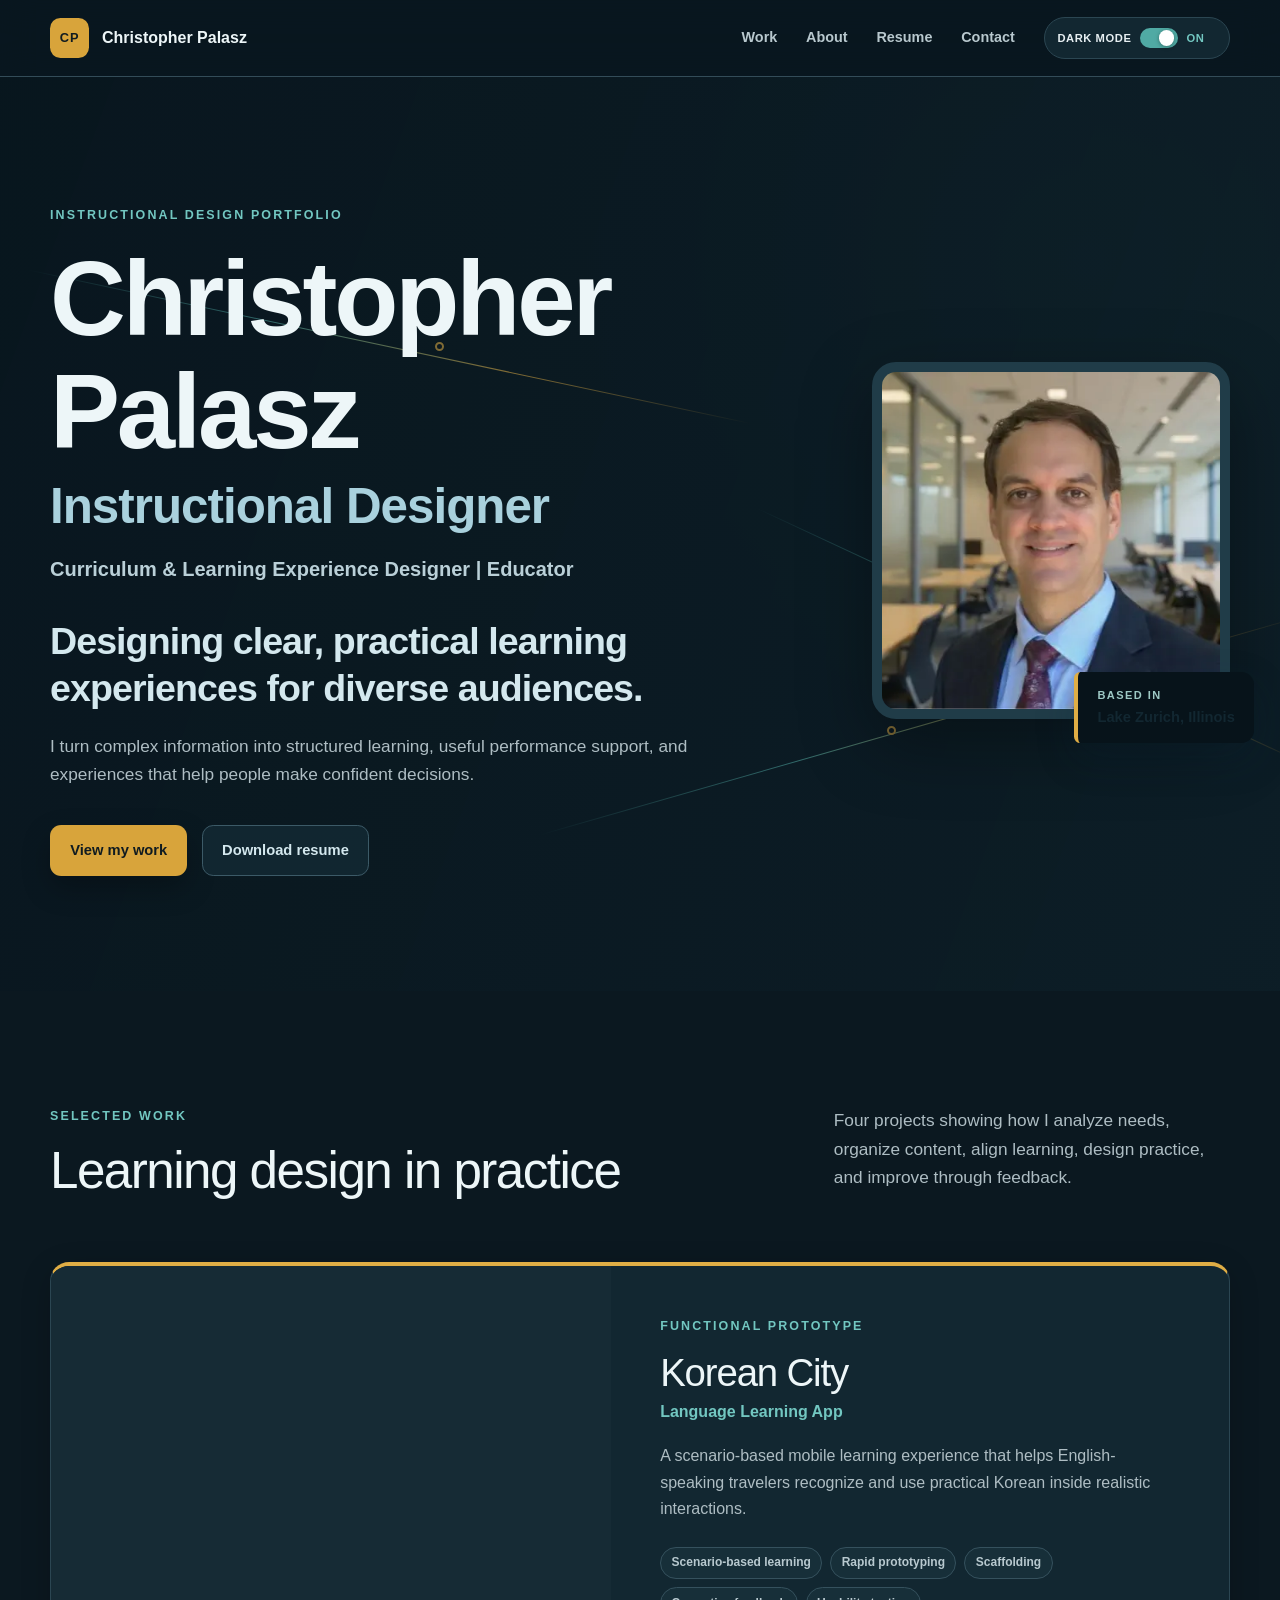
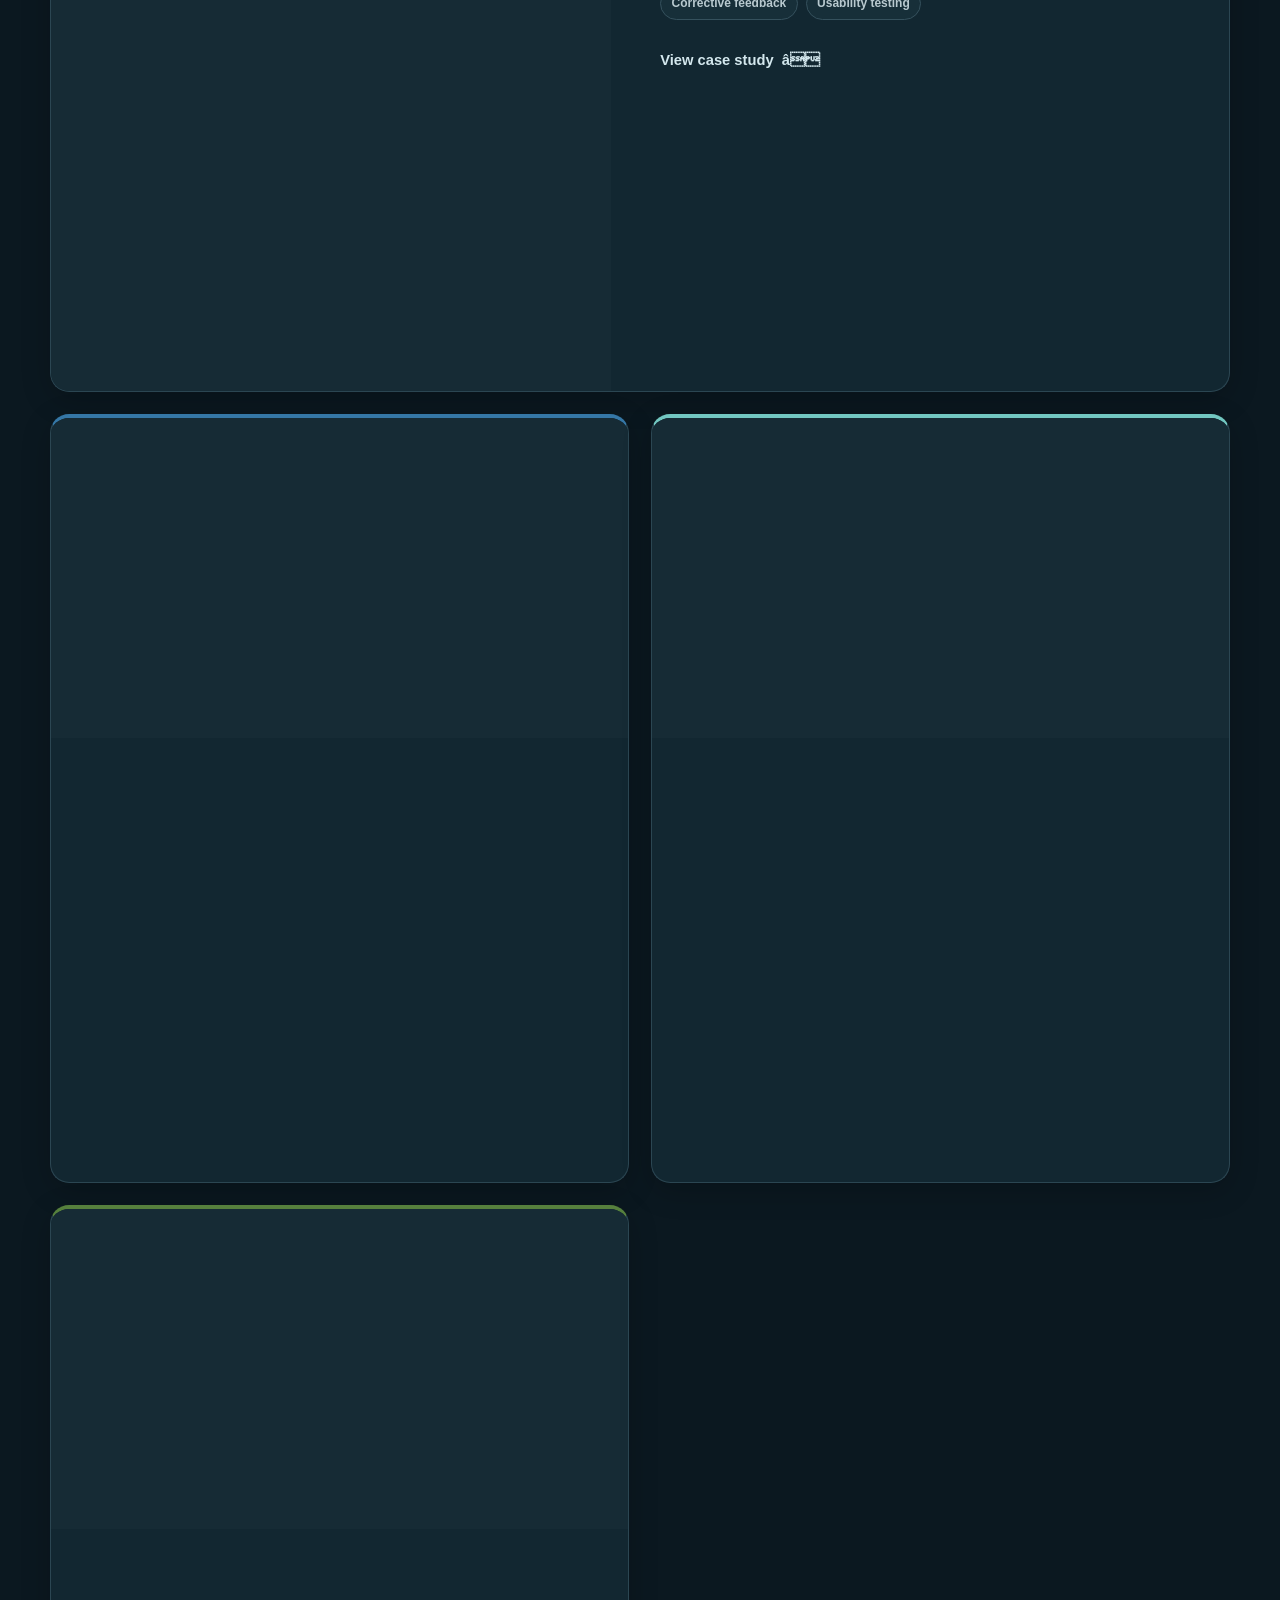
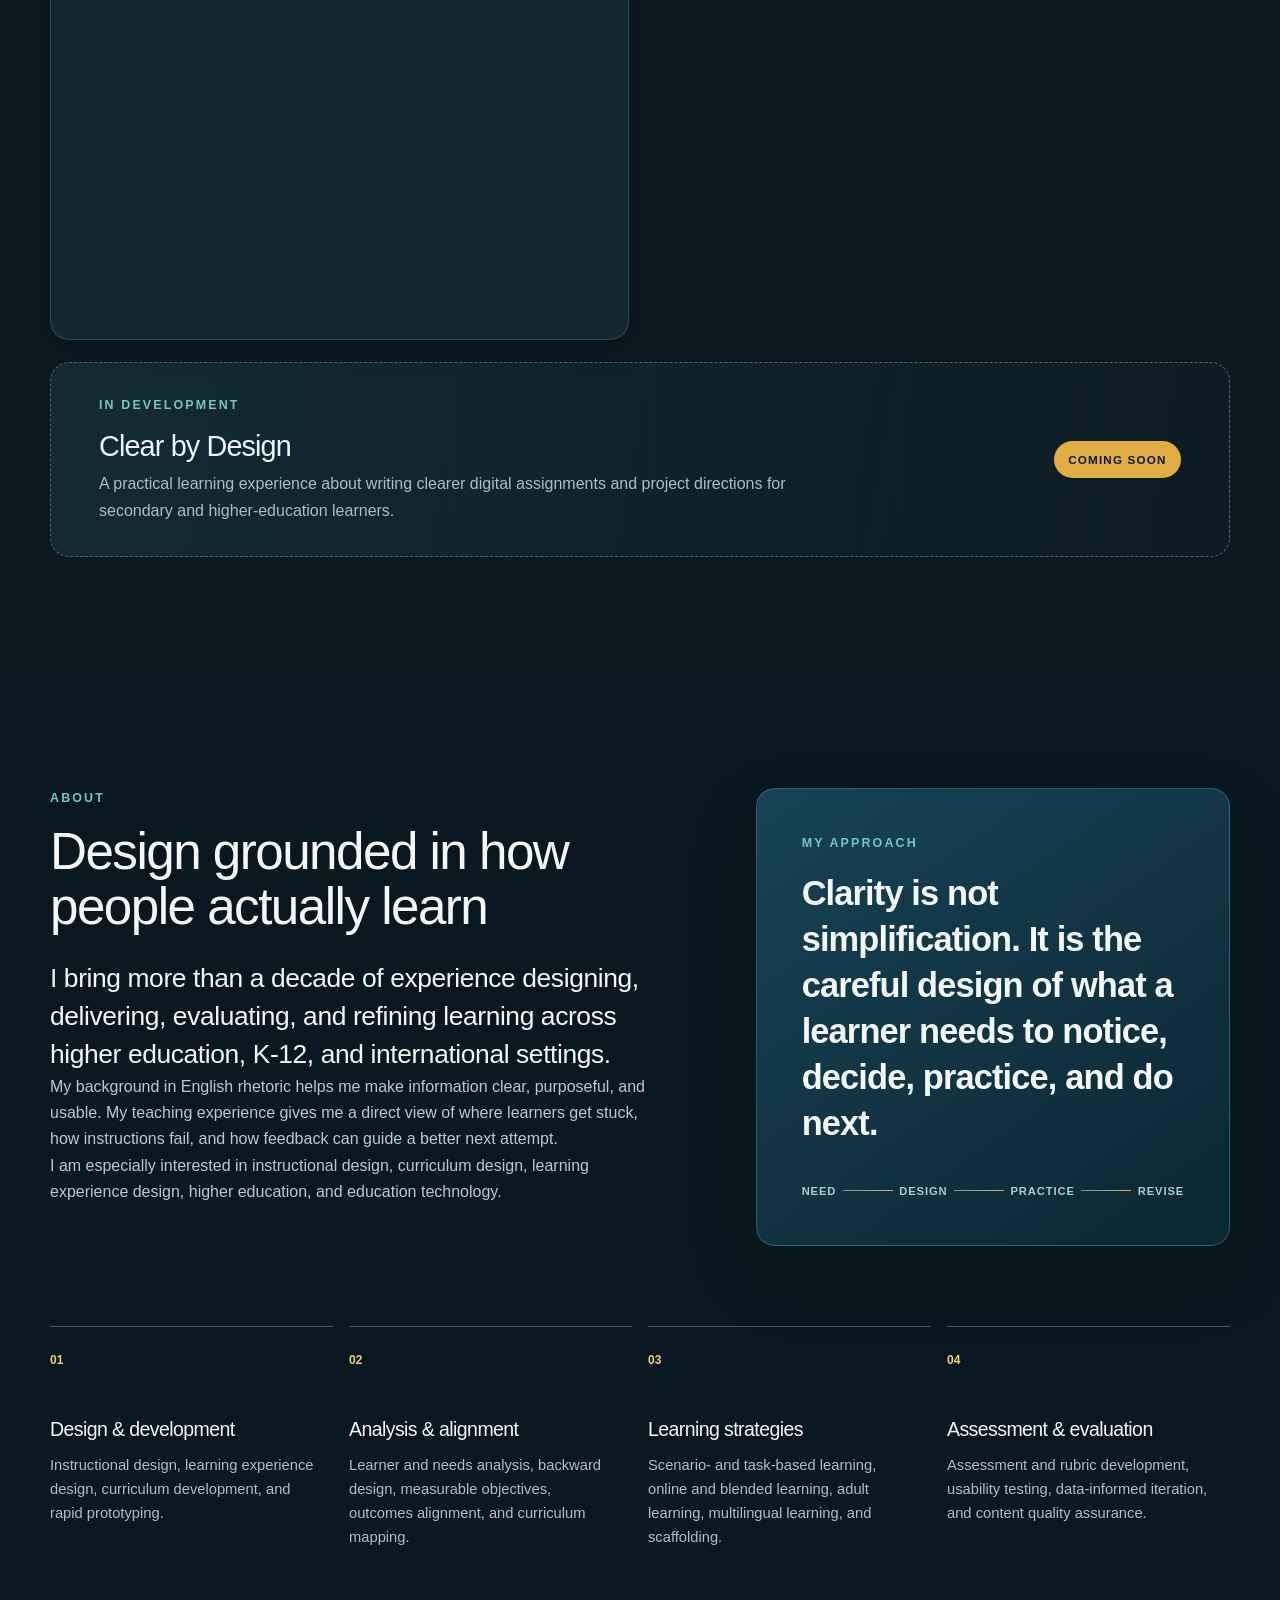
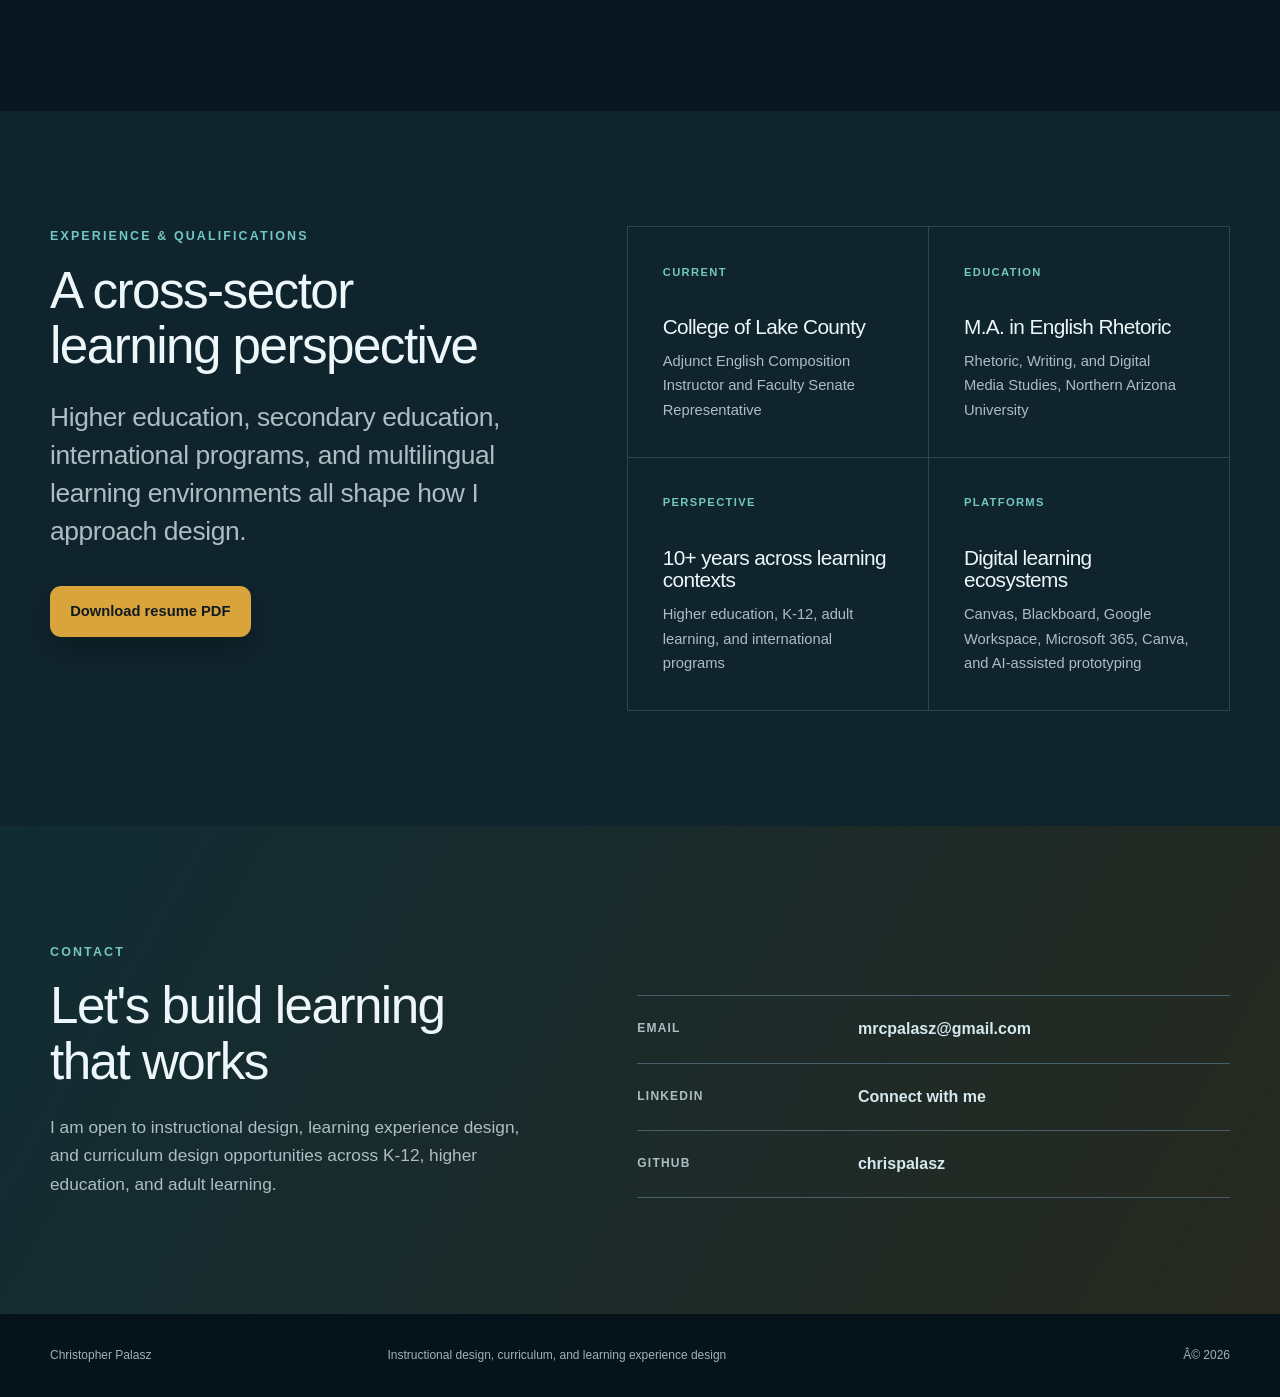
==== commit 71d7a2b4: "Copy portfolio into GitHub Pages" ====
--- a/index.html
+++ b/index.html
@@ -1,3 +1,3 @@
 <!DOCTYPE html>
-<html lang="en"><head><meta charset="utf-8"/><meta content="width=device-width, initial-scale=1" name="viewport"/><link as="image" fetchpriority="high" imagesrcset="/images/christopher-palasz.webp 640w, /images/christopher-palasz.webp 750w" rel="preload"/><link data-precedence="vite-rsc/importer-resources" data-rsc-css-href="/assets/index-KbbHibP3.css" href="/assets/index-KbbHibP3.css" rel="stylesheet"/><link crossorigin="" href="/assets/layout-segment-context-DPeCEgzd.js" rel="modulepreload"/><link crossorigin="" href="/assets/rolldown-runtime-S-ySWqyJ.js" rel="modulepreload"/><link crossorigin="" href="/assets/index-D9QmnwrU.js" rel="modulepreload"/><link crossorigin="" href="/assets/framework-XU8gKkFC.js" rel="modulepreload"/><link crossorigin="" href="/assets/link-XkVvF-s2.js" rel="modulepreload"/><link crossorigin="" href="/assets/query-D2V9OaoK.js" rel="modulepreload"/><link crossorigin="" href="/assets/image-DxprlA4e.js" rel="modulepreload"/><title>Christopher Palasz | Instructional Design Portfolio</title><meta content="Instructional design, curriculum design, and learning experience design portfolio by Christopher Palasz." name="description"/><meta content="Christopher Palasz,instructional designer,learning experience designer,curriculum designer,instructional design portfolio" name="keywords"/><meta content="Christopher Palasz" name="author"/><meta content="Christopher Palasz | Instructional Design Portfolio" property="og:title"/><meta content="Designing clear, practical learning experiences for diverse audiences." property="og:description"/><meta content="https://chrispalasz.github.io" property="og:url"/><meta content="Christopher Palasz | Instructional Design Portfolio" property="og:site_name"/><meta content="website" property="og:type"/><meta content="https://chrispalasz.github.io/og.png" property="og:image"/><meta content="1200" property="og:image:width"/><meta content="630" property="og:image:height"/><meta content="Christopher Palasz instructional design portfolio" property="og:image:alt"/><meta content="summary_large_image" name="twitter:card"/><meta content="Christopher Palasz | Instructional Design Portfolio" name="twitter:title"/><meta content="Designing clear, practical learning experiences for diverse audiences." name="twitter:description"/><meta content="https://chrispalasz.github.io/og.png" name="twitter:image"/><link href="/_external/chrispalasz.github.io/favicon.svg" rel="shortcut icon"/><link href="/_external/chrispalasz.github.io/favicon.svg" rel="icon"/><script>self.__VINEXT_RSC_PARAMS__={}</script><script>self.__VINEXT_RSC_NAV__={"pathname":"/","searchParams":[]}</script><link href="/assets/index-D9QmnwrU.js" rel="modulepreload"/>
-</head><body class="antialiased"><header class="site-header"><div class="site-shell header-inner"><a aria-label="Christopher Palasz home" class="wordmark" href="/"><span aria-hidden="true" class="wordmark-mark">CP</span><span class="wordmark-name">Christopher Palasz</span></a><nav aria-label="Primary navigation" class="primary-nav"><a href="/">Work</a><a href="/">About</a><a href="/">Resume</a><a href="/">Contact</a></nav></div></header><main><section aria-labelledby="hero-title" class="hero"><div aria-hidden="true" class="line-field"><span class="line line-one"></span><span class="line line-two"></span><span class="line line-three"></span><span class="line-node node-one"></span><span class="line-node node-two"></span><span class="line-node node-three"></span></div><div class="site-shell hero-grid"><div class="hero-copy"><p class="eyebrow">Instructional design portfolio</p><h1 id="hero-title">Christopher Palasz<span>Instructional Designer</span></h1><p class="hero-role">Curriculum &amp; Learning Experience Designer | Educator</p><p class="hero-tagline">Designing clear, practical learning experiences for diverse audiences.</p><p class="hero-intro">I turn complex information into structured learning, useful performance support, and experiences that help people make confident decisions.</p><div class="button-row"><a class="button button-primary" href="/">View my work</a><a class="button button-secondary" href="/documents/christopher-palasz-instructional-design-resume.pdf" rel="noreferrer" target="_blank">Download resume</a></div></div><div class="portrait-wrap"><div class="portrait-frame"><img alt="Christopher Palasz" data-nimg="1" decoding="async" fetchpriority="high" height="400" loading="eager" src="/images/christopher-palasz.webp" srcset="/images/christopher-palasz.webp 640w, /images/christopher-palasz.webp 750w" width="400"/></div><div class="portrait-note"><span>Based in</span><strong>Lake Zurich, Illinois</strong></div></div></div></section><section aria-labelledby="work-title" class="section" id="work"><div class="site-shell"><div class="section-heading"><div><p class="eyebrow">Selected work</p><h2 id="work-title">Learning design in practice</h2></div><p>Four projects showing how I analyze needs, organize content, align learning, design practice, and improve through feedback.</p></div><div class="project-grid"><article class="project-card accent-gold featured"><a class="project-image-link" href="/projects/korean-city/"><div class="project-image-frame"><img alt="Korean City case study cover showing the mobile app home screen" data-nimg="1" decoding="async" height="1200" loading="lazy" src="/images/projects/korean-city/overview.webp" srcset="/images/projects/korean-city/overview.webp 640w, /images/projects/korean-city/overview.webp 750w, /images/projects/korean-city/overview.webp 828w, /images/projects/korean-city/overview.webp 1080w, /images/projects/korean-city/overview.webp 1200w" width="927"/></div></a><div class="project-card-body"><p class="eyebrow">Functional prototype</p><h3>Korean City</h3><p class="project-subtitle">Language Learning App</p><p>A scenario-based mobile learning experience that helps English-speaking travelers recognize and use practical Korean inside realistic interactions.</p><ul aria-label="Project skills" class="tag-list"><li>Scenario-based learning</li><li>Rapid prototyping</li><li>Scaffolding</li><li>Corrective feedback</li><li>Usability testing</li></ul><a class="text-link" href="/projects/korean-city/">View case study <span aria-hidden="true">â</span></a></div></article><article class="project-card accent-blue"><a class="project-image-link" href="/projects/academic-writing-course/"><div class="project-image-frame"><img alt="Academic Writing curriculum design portfolio overview page" data-nimg="1" decoding="async" height="1200" loading="lazy" src="/images/projects/academic-writing/overview.webp" srcset="/images/projects/academic-writing/overview.webp 640w, /images/projects/academic-writing/overview.webp 750w, /images/projects/academic-writing/overview.webp 828w, /images/projects/academic-writing/overview.webp 1080w, /images/projects/academic-writing/overview.webp 1200w" width="927"/></div></a><div class="project-card-body"><p class="eyebrow">Course design</p><h3>Professional &amp; Academic English Writing</h3><p class="project-subtitle">Four-Week Independent-Study Course</p><p>An intensive independent-study course that scaffolds multilingual university learners from source use and thesis development through revision, presentation, and reflection.</p><ul aria-label="Project skills" class="tag-list"><li>Needs analysis</li><li>Course architecture</li><li>Outcome alignment</li></ul><a class="text-link" href="/projects/academic-writing-course/">View case study <span aria-hidden="true">â</span></a></div></article><article class="project-card accent-teal"><a class="project-image-link" href="/projects/faculty-onboarding-guide/"><div class="project-image-frame"><img alt="Faculty Onboarding and Teaching Resource Guide portfolio cover" data-nimg="1" decoding="async" height="1200" loading="lazy" src="/images/projects/faculty-onboarding/overview.webp" srcset="/images/projects/faculty-onboarding/overview.webp 640w, /images/projects/faculty-onboarding/overview.webp 750w, /images/projects/faculty-onboarding/overview.webp 828w, /images/projects/faculty-onboarding/overview.webp 1080w, /images/projects/faculty-onboarding/overview.webp 1200w" width="927"/></div></a><div class="project-card-body"><p class="eyebrow">Performance support</p><h3>Faculty Onboarding &amp; Teaching Resource Guide</h3><p class="project-subtitle">Supporting English-Medium Instruction</p><p>A faculty-facing orientation and performance-support resource designed to help instructors prepare for English-medium university courses.</p><ul aria-label="Project skills" class="tag-list"><li>Faculty onboarding</li><li>Performance support</li><li>Information architecture</li></ul><a class="text-link" href="/projects/faculty-onboarding-guide/">View case study <span aria-hidden="true">â</span></a></div></article><article class="project-card accent-green"><a class="project-image-link" href="/projects/ib-myp-curriculum-map/"><div class="project-image-frame"><img alt="Vertical and Horizontal MYP English A Curriculum Map cover" data-nimg="1" decoding="async" height="1200" loading="lazy" src="/images/projects/myp-map/overview.webp" srcset="/images/projects/myp-map/overview.webp 640w, /images/projects/myp-map/overview.webp 750w, /images/projects/myp-map/overview.webp 828w, /images/projects/myp-map/overview.webp 1080w, /images/projects/myp-map/overview.webp 1200w" width="927"/></div></a><div class="project-card-body"><p class="eyebrow">Curriculum alignment</p><h3>IB MYP English A Curriculum Map</h3><p class="project-subtitle">Vertical &amp; Horizontal Alignment</p><p>A cross-grade planning artifact aligning concepts, contexts, texts, assessments, MYP criteria, skill development, and transfer opportunities across 20 planned units.</p><ul aria-label="Project skills" class="tag-list"><li>Curriculum mapping</li><li>Vertical alignment</li><li>Horizontal alignment</li></ul><a class="text-link" href="/projects/ib-myp-curriculum-map/">View case study <span aria-hidden="true">â</span></a></div></article></div><div aria-label="Clear by Design coming soon" class="coming-soon"><div><p class="eyebrow">In development</p><h3>Clear by Design</h3><p>A practical learning experience about writing clearer digital assignments and project directions for secondary and higher-education learners.</p></div><span>Coming soon</span></div></div></section><section aria-labelledby="about-title" class="section about-section" id="about"><div class="site-shell about-grid"><div class="about-lead"><p class="eyebrow">About</p><h2 id="about-title">Design grounded in how people actually learn</h2><p class="large-copy">I bring more than a decade of experience designing, delivering, evaluating, and refining learning across higher education, K-12, and international settings.</p><p>My background in English rhetoric helps me make information clear, purposeful, and usable. My teaching experience gives me a direct view of where learners get stuck, how instructions fail, and how feedback can guide a better next attempt.</p><p>I am especially interested in instructional design, curriculum design, learning experience design, higher education, and education technology.</p></div><div class="principle-card"><p class="eyebrow">My approach</p><blockquote>Clarity is not simplification. It is the careful design of what a learner needs to notice, decide, practice, and do next.</blockquote><div aria-hidden="true" class="principle-path"><span>Need</span><i></i><span>Design</span><i></i><span>Practice</span><i></i><span>Revise</span></div></div></div><div class="site-shell competency-grid"><article><span>01</span><h3>Design &amp; development</h3><p>Instructional design, learning experience design, curriculum development, and rapid prototyping.</p></article><article><span>02</span><h3>Analysis &amp; alignment</h3><p>Learner and needs analysis, backward design, measurable objectives, outcomes alignment, and curriculum mapping.</p></article><article><span>03</span><h3>Learning strategies</h3><p>Scenario- and task-based learning, online and blended learning, adult learning, multilingual learning, and scaffolding.</p></article><article><span>04</span><h3>Assessment &amp; evaluation</h3><p>Assessment and rubric development, usability testing, data-informed iteration, and content quality assurance.</p></article></div></section><section aria-labelledby="resume-title" class="section resume-section" id="resume"><div class="site-shell resume-grid"><div><p class="eyebrow">Experience &amp; qualifications</p><h2 id="resume-title">A cross-sector learning perspective</h2><p class="large-copy">Higher education, secondary education, international programs, and multilingual learning environments all shape how I approach design.</p><a class="button button-primary" href="/documents/christopher-palasz-instructional-design-resume.pdf" rel="noreferrer" target="_blank">Download resume PDF</a></div><div class="resume-facts"><article><span>Current</span><h3>College of Lake County</h3><p>Adjunct English Composition Instructor and Faculty Senate Representative</p></article><article><span>Education</span><h3>M.A. in English Rhetoric</h3><p>Rhetoric, Writing, and Digital Media Studies, Northern Arizona University</p></article><article><span>Perspective</span><h3>10+ years across learning contexts</h3><p>Higher education, K-12, adult learning, and international programs</p></article><article><span>Platforms</span><h3>Digital learning ecosystems</h3><p>Canvas, Blackboard, Google Workspace, Microsoft 365, Canva, and AI-assisted prototyping</p></article></div></div></section><section aria-labelledby="contact-title" class="contact-section" id="contact"><div class="site-shell contact-grid"><div><p class="eyebrow">Contact</p><h2 id="contact-title">Let's build learning that works</h2><p>I am open to instructional design, learning experience design, and curriculum design opportunities across K-12, higher education, and adult learning.</p></div><div class="contact-links"><a href="mailto:mrcpalasz@gmail.com"><span>Email</span><strong>mrcpalasz@gmail.com</strong></a><a href="https://www.linkedin.com/in/christopher-palasz-541591160" rel="noreferrer" target="_blank"><span>LinkedIn</span><strong>Connect with me</strong></a><a href="https://github.com/chrispalasz" rel="noreferrer" target="_blank"><span>GitHub</span><strong>chrispalasz</strong></a></div></div></section></main><footer class="site-footer"><div class="site-shell footer-inner"><p>Christopher Palasz</p><p>Instructional design, curriculum, and learning experience design</p><p>Â© 2026</p></div></footer><script id="_R_">import("/assets/index-D9QmnwrU.js")</script><script>(function(){function c(){var b=a.contentDocument||(a.contentWindow&&a.contentWindow.document);if(b){var d=b.createElement('script');d.innerHTML="window.__CF$cv$params={r:'a303d3953af1d12a',t:'MTc4NzU4OTkxNg=='};var a=document.createElement('script');a.src='/cdn-cgi/challenge-platform/scripts/jsd/main.js';document.getElementsByTagName('head')[0].appendChild(a);";b.getElementsByTagName('head')[0].appendChild(d)}}if(document.body){var a=document.createElement('iframe');a.height=1;a.width=1;a.style.position='absolute';a.style.top=0;a.style.left=0;a.style.border='none';a.style.visibility='hidden';document.body.appendChild(a);if('loading'!==document.readyState)c();else if(window.addEventListener)document.addEventListener('DOMContentLoaded',c);else{var e=document.onreadystatechange||function(){};document.onreadystatechange=function(b){e(b);'loading'!==document.readyState&&(document.onreadystatechange=e,c())}}}})();</script></body></html><script>self.__VINEXT_RSC_CHUNKS__=self.__VINEXT_RSC_CHUNKS__||[];self.__VINEXT_RSC_CHUNKS__.push("2:I[\"8c0f216c4604\",[],\"Children\",1]\n3:I[\"15c18cfaeeff\",[],\"LayoutSegmentProvider\",1]\n4:I[\"8c0f216c4604\",[],\"Slot\",1]\n5:I[\"593f344dc510\",[],\"NotFoundBoundary\",1]\n6:I[\"c2747888630f\",[],\"default\",1]\n:HL[\"/assets/index-KbbHibP3.css\",\"style\"]\n")</script><script>self.__VINEXT_RSC_CHUNKS__=self.__VINEXT_RSC_CHUNKS__||[];self.__VINEXT_RSC_CHUNKS__.push("0:{\"__route\":\"route:/\",\"__interceptionContext\":null,\"__layoutIds\":[\"layout:/\"],\"__rootLayout\":\"/\",\"page:/\":\"$L1\",\"layout:/\":[[[[\"$\",\"link\",\"css:/assets/index-KbbHibP3.css\",{\"rel\":\"stylesheet\",\"precedence\":\"vite-rsc/importer-resources\",\"href\":\"/assets/index-KbbHibP3.css\",\"data-rsc-css-href\":\"/assets/index-KbbHibP3.css\"}],\"$undefined\"],[\"$\",\"html\",null,{\"lang\":\"en\",\"children\":[\"$\",\"body\",null,{\"className\":\"antialiased\",\"children\":[\"$\",\"$L2\",null,{}]}]}]],null],\"route:/\":[[[\"$\",\"meta\",null,{\"charSet\":\"utf-8\"}],[[\"$\",\"title\",\"0\",{\"children\":\"Christopher Palasz | Instructional Design Portfolio\"}],[\"$\",\"meta\",\"1\",{\"name\":\"description\",\"content\":\"Instructional design, curriculum design, and learning experience design portfolio by Christopher Palasz.\"}],[\"$\",\"meta\",\"2\",{\"name\":\"keywords\",\"content\":\"Christopher Palasz,instructional designer,learning experience designer,curriculum designer,instructional design portfolio\"}],[\"$\",\"meta\",\"3\",{\"name\":\"author\",\"content\":\"Christopher Palasz\"}],[\"$\",\"meta\",\"4\",{\"property\":\"og:title\",\"content\":\"Christopher Palasz | Instructional Design Portfolio\"}],[\"$\",\"meta\",\"5\",{\"property\":\"og:description\",\"content\":\"Designing clear, practical learning experiences for diverse audiences.\"}],[\"$\",\"meta\",\"6\",{\"property\":\"og:url\",\"content\":\"https://chrispalasz.github.io\"}],[\"$\",\"meta\",\"7\",{\"property\":\"og:site_name\",\"content\":\"Christopher Palasz | Instructional Design Portfolio\"}],[\"$\",\"meta\",\"8\",{\"property\":\"og:type\",\"content\":\"website\"}],[\"$\",\"meta\",\"9\",{\"property\":\"og:image\",\"content\":\"https://chrispalasz.github.io/og.png\"}],[\"$\",\"meta\",\"10\",{\"property\":\"og:image:width\",\"content\":\"1200\"}],[\"$\",\"meta\",\"11\",{\"property\":\"og:image:height\",\"content\":\"630\"}],[\"$\",\"meta\",\"12\",{\"property\":\"og:image:alt\",\"content\":\"Christopher Palasz instructional design portfolio\"}],[\"$\",\"meta\",\"13\",{\"name\":\"twitter:card\",\"content\":\"summary_large_image\"}],[\"$\",\"meta\",\"14\",{\"name\":\"twitter:title\",\"content\":\"Christopher Palasz | Instructional Design Portfolio\"}],[\"$\",\"meta\",\"15\",{\"name\":\"twitter:description\",\"content\":\"Designing clear, practical learning experiences for diverse audiences.\"}],[\"$\",\"meta\",\"16\",{\"name\":\"twitter:image\",\"content\":\"https://chrispalasz.github.io/og.png\"}],[\"$\",\"link\",\"17\",{\"rel\":\"shortcut icon\",\"href\":\"https://chrispalasz.github.io/favicon.svg\"}],[\"$\",\"link\",\"18\",{\"rel\":\"icon\",\"href\":\"https://chrispalasz.github.io/favicon.svg\"}]],[[\"$\",\"meta\",\"0\",{\"name\":\"viewport\",\"content\":\"width=device-width, initial-scale=1\"}]]],[\"$\",\"$L3\",null,{\"segmentMap\":{\"children\":[]},\"children\":[\"$\",\"$L4\",null,{\"id\":\"layout:/\",\"parallelSlots\":\"$undefined\",\"children\":[\"$\",\"$L5\",null,{\"resetKey\":\"\",\"fallback\":[[\"$\",\"header\",null,{\"className\":\"site-header\",\"children\":[\"$\",\"div\",null,{\"className\":\"site-shell header-inner\",\"children\":[[\"$\",\"$L6\",null,{\"className\":\"wordmark\",\"href\":\"/\",\"aria-label\":\"Christopher Palasz home\",\"children\":[[\"$\",\"span\",null,{\"className\":\"wordmark-mark\",\"aria-hidden\":\"true\",\"children\":\"CP\"}],[\"$\",\"span\",null,{\"className\":\"wordmark-name\",\"children\":\"Christopher Palasz\"}]]}],[\"$\",\"nav\",null,{\"className\":\"primary-nav\",\"aria-label\":\"Primary navigation\",\"children\":[[\"$\",\"$L6\",null,{\"href\":\"/#work\",\"children\":\"Work\"}],[\"$\",\"$L6\",null,{\"href\":\"/#about\",\"children\":\"About\"}],[\"$\",\"$L6\",null,{\"href\":\"/#resume\",\"children\":\"Resume\"}],[\"$\",\"$L6\",null,{\"href\":\"/#contact\",\"children\":\"Contact\"}]]}]]}]}],[\"$\",\"main\",null,{\"className\":\"not-found site-shell\",\"children\":[[\"$\",\"p\",null,{\"className\":\"eyebrow\",\"children\":\"Page not found\"}],[\"$\",\"h1\",null,{\"children\":\"This page is not part of the portfolio.\"}],[\"$\",\"$L6\",null,{\"className\":\"button button-primary\",\"href\":\"/\",\"children\":\"Return home\"}]]}]],\"children\":[\"$\",\"$L5\",null,{\"resetKey\":\"\",\"fallback\":[[\"$\",\"header\",null,{\"className\":\"site-header\",\"children\":[\"$\",\"div\",null,{\"className\":\"site-shell header-inner\",\"children\":[[\"$\",\"$L6\",null,{\"className\":\"wordmark\",\"href\":\"/\",\"aria-label\":\"Christopher Palasz home\",\"children\":[[\"$\",\"span\",null,{\"className\":\"wordmark-mark\",\"aria-hidden\":\"true\",\"children\":\"CP\"}],[\"$\",\"span\",null,{\"className\":\"wordmark-name\",\"children\":\"Christopher Palasz\"}]]}],[\"$\",\"nav\",null,{\"className\":\"primary-nav\",\"aria-label\":\"Primary navigation\",\"children\":[[\"$\",\"$L6\",null,{\"href\":\"/#work\",\"children\":\"Work\"}],[\"$\",\"$L6\",null,{\"href\":\"/#about\",\"children\":\"About\"}],[\"$\",\"$L6\",null,{\"href\":\"/#resume\",\"children\":\"Resume\"}],[\"$\",\"$L6\",null,{\"href\":\"/#contact\",\"children\":\"Contact\"}]]}]]}]}],[\"$\",\"main\",null,{\"className\":\"not-found site-shell\",\"children\":[[\"$\",\"p\",null,{\"className\":\"eyebrow\",\"children\":\"Page not found\"}],\"$L7\",\"$L8\"]}]],\"children\":\"$L9\"}]}]}]}]],\"__layoutFlags\":{\"layout:/\":\"s\"},\"__artifactCompatibility\":{\"schemaVersion\":1,\"graphVersion\":\"app-route-graph:4uhn5s1wvoptc\",\"deploymentVersion\":\"a9af338e-a97c-4933-8ece-7e11bddc8c20\",\"appElementsSchemaVersion\":1,\"rscPayloadSchemaVersion\":1,\"rootBoundaryId\":\"/\",\"renderEpoch\":null}}\n")</script><script>self.__VINEXT_RSC_CHUNKS__=self.__VINEXT_RSC_CHUNKS__||[];self.__VINEXT_RSC_CHUNKS__.push("a:I[\"593f344dc510\",[],\"RedirectBoundary\",1]\n7:[\"$\",\"h1\",null,{\"children\":\"This page is not part of the portfolio.\"}]\n8:[\"$\",\"$L6\",null,{\"className\":\"button button-primary\",\"href\":\"/\",\"children\":\"Return home\"}]\n9:[\"$\",\"$La\",null,{\"children\":[\"$\",\"$L3\",null,{\"segmentMap\":{\"children\":[]},\"children\":[\"$\",\"$L4\",null,{\"id\":\"page:/\"}]}]}]\n")</script><script>self.__VINEXT_RSC_CHUNKS__=self.__VINEXT_RSC_CHUNKS__||[];self.__VINEXT_RSC_CHUNKS__.push("b:I[\"9fb86276be8f\",[],\"default\",1]\n")</script><script>self.__VINEXT_RSC_CHUNKS__=self.__VINEXT_RSC_CHUNKS__||[];self.__VINEXT_RSC_CHUNKS__.push("1:[[\"$\",\"header\",null,{\"className\":\"site-header\",\"children\":[\"$\",\"div\",null,{\"className\":\"site-shell header-inner\",\"children\":[[\"$\",\"$L6\",null,{\"className\":\"wordmark\",\"href\":\"/\",\"aria-label\":\"Christopher Palasz home\",\"children\":[[\"$\",\"span\",null,{\"className\":\"wordmark-mark\",\"aria-hidden\":\"true\",\"children\":\"CP\"}],[\"$\",\"span\",null,{\"className\":\"wordmark-name\",\"children\":\"Christopher Palasz\"}]]}],[\"$\",\"nav\",null,{\"className\":\"primary-nav\",\"aria-label\":\"Primary navigation\",\"children\":[[\"$\",\"$L6\",null,{\"href\":\"/#work\",\"children\":\"Work\"}],[\"$\",\"$L6\",null,{\"href\":\"/#about\",\"children\":\"About\"}],[\"$\",\"$L6\",null,{\"href\":\"/#resume\",\"children\":\"Resume\"}],[\"$\",\"$L6\",null,{\"href\":\"/#contact\",\"children\":\"Contact\"}]]}]]}]}],[\"$\",\"main\",null,{\"children\":[[\"$\",\"section\",null,{\"className\":\"hero\",\"aria-labelledby\":\"hero-title\",\"children\":[[\"$\",\"div\",null,{\"className\":\"line-field\",\"aria-hidden\":\"true\",\"children\":[[\"$\",\"span\",null,{\"className\":\"line line-one\"}],[\"$\",\"span\",null,{\"className\":\"line line-two\"}],[\"$\",\"span\",null,{\"className\":\"line line-three\"}],[\"$\",\"span\",null,{\"className\":\"line-node node-one\"}],[\"$\",\"span\",null,{\"className\":\"line-node node-two\"}],[\"$\",\"span\",null,{\"className\":\"line-node node-three\"}]]}],[\"$\",\"div\",null,{\"className\":\"site-shell hero-grid\",\"children\":[[\"$\",\"div\",null,{\"className\":\"hero-copy\",\"children\":[[\"$\",\"p\",null,{\"className\":\"eyebrow\",\"children\":\"Instructional design portfolio\"}],[\"$\",\"h1\",null,{\"id\":\"hero-title\",\"children\":[\"Christopher Palasz\",[\"$\",\"span\",null,{\"children\":\"Instructional Designer\"}]]}],[\"$\",\"p\",null,{\"className\":\"hero-role\",\"children\":\"Curriculum \u0026 Learning Experience Designer | Educator\"}],[\"$\",\"p\",null,{\"className\":\"hero-tagline\",\"children\":\"Designing clear, practical learning experiences for diverse audiences.\"}],[\"$\",\"p\",null,{\"className\":\"hero-intro\",\"children\":\"I turn complex information into structured learning, useful performance support, and experiences that help people make confident decisions.\"}],[\"$\",\"div\",null,{\"className\":\"button-row\",\"children\":[[\"$\",\"$L6\",null,{\"className\":\"button button-primary\",\"href\":\"/#work\",\"children\":\"View my work\"}],[\"$\",\"a\",null,{\"className\":\"button button-secondary\",\"href\":\"/documents/christopher-palasz-instructional-design-resume.pdf\",\"target\":\"_blank\",\"rel\":\"noreferrer\",\"children\":\"Download resume\"}]]}]]}],[\"$\",\"div\",null,{\"className\":\"portrait-wrap\",\"children\":[[\"$\",\"div\",null,{\"className\":\"portrait-frame\",\"children\":[\"$\",\"$Lb\",null,{\"src\":\"/images/christopher-palasz.webp\",\"alt\":\"Christopher Palasz\",\"width\":400,\"height\":400,\"priority\":true}]}],[\"$\",\"div\",null,{\"className\":\"portrait-note\",\"children\":[[\"$\",\"span\",null,{\"children\":\"Based in\"}],[\"$\",\"strong\",null,{\"children\":\"Lake Zurich, Illinois\"}]]}]]}]]}]]}],[\"$\",\"section\",null,{\"className\":\"section\",\"id\":\"work\",\"aria-labelledby\":\"work-title\",\"children\":[\"$\",\"div\",null,{\"className\":\"site-shell\",\"children\":[[\"$\",\"div\",null,{\"className\":\"section-heading\",\"children\":[[\"$\",\"div\",null,{\"children\":[[\"$\",\"p\",null,{\"className\":\"eyebrow\",\"children\":\"Selected work\"}],[\"$\",\"h2\",null,{\"id\":\"work-title\",\"children\":\"Learning design in practice\"}]]}],[\"$\",\"p\",null,{\"children\":\"Four projects showing how I analyze needs, organize content, align learning, design practice, and improve through feedback.\"}]]}],[\"$\",\"div\",null,{\"className\":\"project-grid\",\"children\":[[\"$\",\"article\",null,{\"className\":\"project-card accent-gold featured\",\"children\":[[\"$\",\"$L6\",null,{\"className\":\"project-image-link\",\"href\":\"/projects/korean-city/\",\"children\":[\"$\",\"div\",null,{\"className\":\"project-image-frame\",\"children\":[\"$\",\"$Lb\",null,{\"src\":\"/images/projects/korean-city/overview.webp\",\"alt\":\"Korean City case study cover showing the mobile app home screen\",\"width\":927,\"height\":1200}]}]}],[\"$\",\"div\",null,{\"className\":\"project-card-body\",\"children\":[[\"$\",\"p\",null,{\"className\":\"eyebrow\",\"children\":\"Functional prototype\"}],[\"$\",\"h3\",null,{\"children\":\"Korean City\"}],[\"$\",\"p\",null,{\"className\":\"project-subtitle\",\"children\":\"Language Learning App\"}],[\"$\",\"p\",null,{\"children\":\"A scenario-based mobile learning experience that helps English-speaking travelers recognize and use practical Korean inside realistic interactions.\"}],[\"$\",\"ul\",null,{\"className\":\"tag-list\",\"aria-label\":\"Project skills\",\"children\":[[\"$\",\"li\",\"Scenario-based learning\",{\"children\":\"Scenario-based learning\"}],[\"$\",\"li\",\"Rapid prototyping\",{\"children\":\"Rapid prototyping\"}],[\"$\",\"li\",\"Scaffolding\",{\"children\":\"Scaffolding\"}],[\"$\",\"li\",\"Corrective feedback\",{\"children\":\"Corrective feedback\"}],[\"$\",\"li\",\"Usability testing\",{\"children\":\"Usability testing\"}]]}],\"$Lc\"]}]]}],[\"$Ld\",\"$Le\",\"$Lf\"]]}],\"$L10\"]}]}],\"$L11\",\"$L12\",\"$L13\"]}],\"$L14\"]\n")</script><script>self.__VINEXT_RSC_CHUNKS__=self.__VINEXT_RSC_CHUNKS__||[];self.__VINEXT_RSC_CHUNKS__.push("c:[\"$\",\"$L6\",null,{\"className\":\"text-link\",\"href\":\"/projects/korean-city/\",\"children\":[\"View case study \",[\"$\",\"span\",null,{\"aria-hidden\":\"true\",\"children\":\"â\"}]]}]\nd:[\"$\",\"article\",\"academic-writing-course\",{\"className\":\"project-card accent-blue \",\"children\":[[\"$\",\"$L6\",null,{\"className\":\"project-image-link\",\"href\":\"/projects/academic-writing-course/\",\"children\":[\"$\",\"div\",null,{\"className\":\"project-image-frame\",\"children\":[\"$\",\"$Lb\",null,{\"src\":\"/images/projects/academic-writing/overview.webp\",\"alt\":\"Academic Writing curriculum design portfolio overview page\",\"width\":927,\"height\":1200}]}]}],[\"$\",\"div\",null,{\"className\":\"project-card-body\",\"children\":[[\"$\",\"p\",null,{\"className\":\"eyebrow\",\"children\":\"Course design\"}],[\"$\",\"h3\",null,{\"children\":\"Professional \u0026 Academic English Writing\"}],[\"$\",\"p\",null,{\"className\":\"project-subtitle\",\"children\":\"Four-Week Independent-Study Course\"}],[\"$\",\"p\",null,{\"children\":\"An intensive independent-study course that scaffolds multilingual university learners from source use and thesis development through revision, presentation, and reflection.\"}],[\"$\",\"ul\",null,{\"className\":\"tag-list\",\"aria-label\":\"Project skills\",\"children\":[[\"$\",\"li\",\"Needs analysis\",{\"children\":\"Needs analysis\"}],[\"$\",\"li\",\"Course architecture\",{\"children\":\"Course architecture\"}],[\"$\",\"li\",\"Outcome alignment\",{\"children\":\"Outcome alignment\"}]]}],[\"$\",\"$L6\",null,{\"className\":\"text-link\",\"href\":\"/projects/academic-writing-course/\",\"children\":[\"View case study \",[\"$\",\"span\",null,{\"aria-hidden\":\"true\",\"children\":\"â\"}]]}]]}]]}]\n")</script><script>self.__VINEXT_RSC_CHUNKS__=self.__VINEXT_RSC_CHUNKS__||[];self.__VINEXT_RSC_CHUNKS__.push("e:[\"$\",\"article\",\"faculty-onboarding-guide\",{\"className\":\"project-card accent-teal \",\"children\":[[\"$\",\"$L6\",null,{\"className\":\"project-image-link\",\"href\":\"/projects/faculty-onboarding-guide/\",\"children\":[\"$\",\"div\",null,{\"className\":\"project-image-frame\",\"children\":[\"$\",\"$Lb\",null,{\"src\":\"/images/projects/faculty-onboarding/overview.webp\",\"alt\":\"Faculty Onboarding and Teaching Resource Guide portfolio cover\",\"width\":927,\"height\":1200}]}]}],[\"$\",\"div\",null,{\"className\":\"project-card-body\",\"children\":[[\"$\",\"p\",null,{\"className\":\"eyebrow\",\"children\":\"Performance support\"}],[\"$\",\"h3\",null,{\"children\":\"Faculty Onboarding \u0026 Teaching Resource Guide\"}],[\"$\",\"p\",null,{\"className\":\"project-subtitle\",\"children\":\"Supporting English-Medium Instruction\"}],[\"$\",\"p\",null,{\"children\":\"A faculty-facing orientation and performance-support resource designed to help instructors prepare for English-medium university courses.\"}],[\"$\",\"ul\",null,{\"className\":\"tag-list\",\"aria-label\":\"Project skills\",\"children\":[[\"$\",\"li\",\"Faculty onboarding\",{\"children\":\"Faculty onboarding\"}],[\"$\",\"li\",\"Performance support\",{\"children\":\"Performance support\"}],[\"$\",\"li\",\"Information architecture\",{\"children\":\"Information architecture\"}]]}],[\"$\",\"$L6\",null,{\"className\":\"text-link\",\"href\":\"/projects/faculty-onboarding-guide/\",\"children\":[\"View case study \",[\"$\",\"span\",null,{\"aria-hidden\":\"true\",\"children\":\"â\"}]]}]]}]]}]\n")</script><script>self.__VINEXT_RSC_CHUNKS__=self.__VINEXT_RSC_CHUNKS__||[];self.__VINEXT_RSC_CHUNKS__.push("f:[\"$\",\"article\",\"ib-myp-curriculum-map\",{\"className\":\"project-card accent-green \",\"children\":[[\"$\",\"$L6\",null,{\"className\":\"project-image-link\",\"href\":\"/projects/ib-myp-curriculum-map/\",\"children\":[\"$\",\"div\",null,{\"className\":\"project-image-frame\",\"children\":[\"$\",\"$Lb\",null,{\"src\":\"/images/projects/myp-map/overview.webp\",\"alt\":\"Vertical and Horizontal MYP English A Curriculum Map cover\",\"width\":927,\"height\":1200}]}]}],[\"$\",\"div\",null,{\"className\":\"project-card-body\",\"children\":[[\"$\",\"p\",null,{\"className\":\"eyebrow\",\"children\":\"Curriculum alignment\"}],[\"$\",\"h3\",null,{\"children\":\"IB MYP English A Curriculum Map\"}],[\"$\",\"p\",null,{\"className\":\"project-subtitle\",\"children\":\"Vertical \u0026 Horizontal Alignment\"}],[\"$\",\"p\",null,{\"children\":\"A cross-grade planning artifact aligning concepts, contexts, texts, assessments, MYP criteria, skill development, and transfer opportunities across 20 planned units.\"}],[\"$\",\"ul\",null,{\"className\":\"tag-list\",\"aria-label\":\"Project skills\",\"children\":[[\"$\",\"li\",\"Curriculum mapping\",{\"children\":\"Curriculum mapping\"}],[\"$\",\"li\",\"Vertical alignment\",{\"children\":\"Vertical alignment\"}],[\"$\",\"li\",\"Horizontal alignment\",{\"children\":\"Horizontal alignment\"}]]}],[\"$\",\"$L6\",null,{\"className\":\"text-link\",\"href\":\"/projects/ib-myp-curriculum-map/\",\"children\":[\"View case study \",[\"$\",\"span\",null,{\"aria-hidden\":\"true\",\"children\":\"â\"}]]}]]}]]}]\n10:[\"$\",\"div\",null,{\"className\":\"coming-soon\",\"aria-label\":\"Clear by Design coming soon\",\"children\":[[\"$\",\"div\",null,{\"children\":[[\"$\",\"p\",null,{\"className\":\"eyebrow\",\"children\":\"In development\"}],[\"$\",\"h3\",null,{\"children\":\"Clear by Design\"}],[\"$\",\"p\",null,{\"children\":\"A practical learning experience about writing clearer digital assignments and project directions for secondary and higher-education learners.\"}]]}],[\"$\",\"span\",null,{\"children\":\"Coming soon\"}]]}]\n")</script><script>self.__VINEXT_RSC_CHUNKS__=self.__VINEXT_RSC_CHUNKS__||[];self.__VINEXT_RSC_CHUNKS__.push("11:[\"$\",\"section\",null,{\"className\":\"section about-section\",\"id\":\"about\",\"aria-labelledby\":\"about-title\",\"children\":[[\"$\",\"div\",null,{\"className\":\"site-shell about-grid\",\"children\":[[\"$\",\"div\",null,{\"className\":\"about-lead\",\"children\":[[\"$\",\"p\",null,{\"className\":\"eyebrow\",\"children\":\"About\"}],[\"$\",\"h2\",null,{\"id\":\"about-title\",\"children\":\"Design grounded in how people actually learn\"}],[\"$\",\"p\",null,{\"className\":\"large-copy\",\"children\":\"I bring more than a decade of experience designing, delivering, evaluating, and refining learning across higher education, K-12, and international settings.\"}],[\"$\",\"p\",null,{\"children\":\"My background in English rhetoric helps me make information clear, purposeful, and usable. My teaching experience gives me a direct view of where learners get stuck, how instructions fail, and how feedback can guide a better next attempt.\"}],[\"$\",\"p\",null,{\"children\":\"I am especially interested in instructional design, curriculum design, learning experience design, higher education, and education technology.\"}]]}],[\"$\",\"div\",null,{\"className\":\"principle-card\",\"children\":[[\"$\",\"p\",null,{\"className\":\"eyebrow\",\"children\":\"My approach\"}],[\"$\",\"blockquote\",null,{\"children\":\"Clarity is not simplification. It is the careful design of what a learner needs to notice, decide, practice, and do next.\"}],[\"$\",\"div\",null,{\"className\":\"principle-path\",\"aria-hidden\":\"true\",\"children\":[[\"$\",\"span\",null,{\"children\":\"Need\"}],[\"$\",\"i\",null,{}],[\"$\",\"span\",null,{\"children\":\"Design\"}],[\"$\",\"i\",null,{}],[\"$\",\"span\",null,{\"children\":\"Practice\"}],[\"$\",\"i\",null,{}],[\"$\",\"span\",null,{\"children\":\"Revise\"}]]}]]}]]}],[\"$\",\"div\",null,{\"className\":\"site-shell competency-grid\",\"children\":[[\"$\",\"article\",\"01\",{\"children\":[[\"$\",\"span\",null,{\"children\":\"01\"}],[\"$\",\"h3\",null,{\"children\":\"Design \u0026 development\"}],[\"$\",\"p\",null,{\"children\":\"Instructional design, learning experience design, curriculum development, and rapid prototyping.\"}]]}],[\"$\",\"article\",\"02\",{\"children\":[[\"$\",\"span\",null,{\"children\":\"02\"}],[\"$\",\"h3\",null,{\"children\":\"Analysis \u0026 alignment\"}],[\"$\",\"p\",null,{\"children\":\"Learner and needs analysis, backward design, measurable objectives, outcomes alignment, and curriculum mapping.\"}]]}],[\"$\",\"article\",\"03\",{\"children\":[[\"$\",\"span\",null,{\"children\":\"03\"}],[\"$\",\"h3\",null,{\"children\":\"Learning strategies\"}],[\"$\",\"p\",null,{\"children\":\"Scenario- and task-based learning, online and blended learning, adult learning, multilingual learning, and scaffolding.\"}]]}],[\"$\",\"article\",\"04\",{\"children\":[[\"$\",\"span\",null,{\"children\":\"04\"}],[\"$\",\"h3\",null,{\"children\":\"Assessment \u0026 evaluation\"}],[\"$\",\"p\",null,{\"children\":\"Assessment and rubric development, usability testing, data-informed iteration, and content quality assurance.\"}]]}]]}]]}]\n")</script><script>self.__VINEXT_RSC_CHUNKS__=self.__VINEXT_RSC_CHUNKS__||[];self.__VINEXT_RSC_CHUNKS__.push("12:[\"$\",\"section\",null,{\"className\":\"section resume-section\",\"id\":\"resume\",\"aria-labelledby\":\"resume-title\",\"children\":[\"$\",\"div\",null,{\"className\":\"site-shell resume-grid\",\"children\":[[\"$\",\"div\",null,{\"children\":[[\"$\",\"p\",null,{\"className\":\"eyebrow\",\"children\":\"Experience \u0026 qualifications\"}],[\"$\",\"h2\",null,{\"id\":\"resume-title\",\"children\":\"A cross-sector learning perspective\"}],[\"$\",\"p\",null,{\"className\":\"large-copy\",\"children\":\"Higher education, secondary education, international programs, and multilingual learning environments all shape how I approach design.\"}],[\"$\",\"a\",null,{\"className\":\"button button-primary\",\"href\":\"/documents/christopher-palasz-instructional-design-resume.pdf\",\"target\":\"_blank\",\"rel\":\"noreferrer\",\"children\":\"Download resume PDF\"}]]}],[\"$\",\"div\",null,{\"className\":\"resume-facts\",\"children\":[[\"$\",\"article\",null,{\"children\":[[\"$\",\"span\",null,{\"children\":\"Current\"}],[\"$\",\"h3\",null,{\"children\":\"College of Lake County\"}],[\"$\",\"p\",null,{\"children\":\"Adjunct English Composition Instructor and Faculty Senate Representative\"}]]}],[\"$\",\"article\",null,{\"children\":[[\"$\",\"span\",null,{\"children\":\"Education\"}],[\"$\",\"h3\",null,{\"children\":\"M.A. in English Rhetoric\"}],[\"$\",\"p\",null,{\"children\":\"Rhetoric, Writing, and Digital Media Studies, Northern Arizona University\"}]]}],[\"$\",\"article\",null,{\"children\":[[\"$\",\"span\",null,{\"children\":\"Perspective\"}],[\"$\",\"h3\",null,{\"children\":\"10+ years across learning contexts\"}],[\"$\",\"p\",null,{\"children\":\"Higher education, K-12, adult learning, and international programs\"}]]}],[\"$\",\"article\",null,{\"children\":[[\"$\",\"span\",null,{\"children\":\"Platforms\"}],[\"$\",\"h3\",null,{\"children\":\"Digital learning ecosystems\"}],[\"$\",\"p\",null,{\"children\":\"Canvas, Blackboard, Google Workspace, Microsoft 365, Canva, and AI-assisted prototyping\"}]]}]]}]]}]}]\n")</script><script>self.__VINEXT_RSC_CHUNKS__=self.__VINEXT_RSC_CHUNKS__||[];self.__VINEXT_RSC_CHUNKS__.push("13:[\"$\",\"section\",null,{\"className\":\"contact-section\",\"id\":\"contact\",\"aria-labelledby\":\"contact-title\",\"children\":[\"$\",\"div\",null,{\"className\":\"site-shell contact-grid\",\"children\":[[\"$\",\"div\",null,{\"children\":[[\"$\",\"p\",null,{\"className\":\"eyebrow\",\"children\":\"Contact\"}],[\"$\",\"h2\",null,{\"id\":\"contact-title\",\"children\":\"Let's build learning that works\"}],[\"$\",\"p\",null,{\"children\":\"I am open to instructional design, learning experience design, and curriculum design opportunities across K-12, higher education, and adult learning.\"}]]}],[\"$\",\"div\",null,{\"className\":\"contact-links\",\"children\":[[\"$\",\"a\",null,{\"href\":\"mailto:mrcpalasz@gmail.com\",\"children\":[[\"$\",\"span\",null,{\"children\":\"Email\"}],[\"$\",\"strong\",null,{\"children\":\"mrcpalasz@gmail.com\"}]]}],[\"$\",\"a\",null,{\"href\":\"https://www.linkedin.com/in/christopher-palasz-541591160\",\"target\":\"_blank\",\"rel\":\"noreferrer\",\"children\":[[\"$\",\"span\",null,{\"children\":\"LinkedIn\"}],[\"$\",\"strong\",null,{\"children\":\"Connect with me\"}]]}],[\"$\",\"a\",null,{\"href\":\"https://github.com/chrispalasz\",\"target\":\"_blank\",\"rel\":\"noreferrer\",\"children\":[[\"$\",\"span\",null,{\"children\":\"GitHub\"}],[\"$\",\"strong\",null,{\"children\":\"chrispalasz\"}]]}]]}]]}]}]\n14:[\"$\",\"footer\",null,{\"className\":\"site-footer\",\"children\":[\"$\",\"div\",null,{\"className\":\"site-shell footer-inner\",\"children\":[[\"$\",\"p\",null,{\"children\":\"Christopher Palasz\"}],[\"$\",\"p\",null,{\"children\":\"Instructional design, curriculum, and learning experience design\"}],[\"$\",\"p\",null,{\"children\":\"Â© 2026\"}]]}]}]\n")</script><script>self.__VINEXT_RSC_DONE__=true</script>+<html data-theme="dark" lang="en"><head><meta charset="utf-8"/><meta content="width=device-width, initial-scale=1" name="viewport"/><link as="image" fetchpriority="high" imagesrcset="/images/christopher-palasz.webp 640w, /images/christopher-palasz.webp 750w" rel="preload"/><link data-precedence="vite-rsc/importer-resources" data-rsc-css-href="/assets/index-CARy-2oT.css" href="/assets/index-CARy-2oT.css" rel="stylesheet"/><link crossorigin="" href="/assets/layout-segment-context-ZhcMFdEP.js" rel="modulepreload"/><link crossorigin="" href="/assets/rolldown-runtime-S-ySWqyJ.js" rel="modulepreload"/><link crossorigin="" href="/assets/index-DOAQz-7e.js" rel="modulepreload"/><link crossorigin="" href="/assets/framework-DjPHiq1u.js" rel="modulepreload"/><link crossorigin="" href="/assets/link-yKDrPmLM.js" rel="modulepreload"/><link crossorigin="" href="/assets/query-DZOG5WwV.js" rel="modulepreload"/><link crossorigin="" href="/assets/ThemeToggle-CHzSy9yh.js" rel="modulepreload"/><link crossorigin="" href="/assets/image-_bG3bnXV.js" rel="modulepreload"/><title>Christopher Palasz | Instructional Design Portfolio</title><meta content="Instructional design, curriculum design, and learning experience design portfolio by Christopher Palasz." name="description"/><meta content="Christopher Palasz,instructional designer,learning experience designer,curriculum designer,instructional design portfolio" name="keywords"/><meta content="Christopher Palasz" name="author"/><meta content="Christopher Palasz | Instructional Design Portfolio" property="og:title"/><meta content="Designing clear, practical learning experiences for diverse audiences." property="og:description"/><meta content="https://chrispalasz.github.io" property="og:url"/><meta content="Christopher Palasz | Instructional Design Portfolio" property="og:site_name"/><meta content="website" property="og:type"/><meta content="https://chrispalasz.github.io/og.png" property="og:image"/><meta content="1200" property="og:image:width"/><meta content="630" property="og:image:height"/><meta content="Christopher Palasz instructional design portfolio" property="og:image:alt"/><meta content="summary_large_image" name="twitter:card"/><meta content="Christopher Palasz | Instructional Design Portfolio" name="twitter:title"/><meta content="Designing clear, practical learning experiences for diverse audiences." name="twitter:description"/><meta content="https://chrispalasz.github.io/og.png" name="twitter:image"/><link href="/_external/chrispalasz.github.io/favicon.svg" rel="shortcut icon"/><link href="/_external/chrispalasz.github.io/favicon.svg" rel="icon"/><script>(function(){try{var t=localStorage.getItem('portfolio-theme');if(t==='light'||t==='dark'){document.documentElement.dataset.theme=t;document.documentElement.style.colorScheme=t}else{document.documentElement.dataset.theme='dark';document.documentElement.style.colorScheme='dark'}}catch(e){document.documentElement.dataset.theme='dark';document.documentElement.style.colorScheme='dark'}})();</script><script>self.__VINEXT_RSC_PARAMS__={}</script><script>self.__VINEXT_RSC_NAV__={"pathname":"/","searchParams":[]}</script><link href="/assets/index-DOAQz-7e.js" rel="modulepreload"/>
+</head><body class="antialiased"><header class="site-header"><div class="site-shell header-inner"><a aria-label="Christopher Palasz home" class="wordmark" href="/"><span aria-hidden="true" class="wordmark-mark">CP</span><span class="wordmark-name">Christopher Palasz</span></a><div class="header-actions"><nav aria-label="Primary navigation" class="primary-nav"><a href="/">Work</a><a href="/">About</a><a href="/">Resume</a><a href="/">Contact</a></nav><button aria-checked="true" aria-label="Dark mode on. Turn off." class="theme-toggle" role="switch" type="button"><span class="theme-label">Dark mode</span><span aria-hidden="true" class="toggle-track"><span class="toggle-thumb"></span></span><span class="theme-state">ON</span></button></div></div></header><main><section aria-labelledby="hero-title" class="hero"><div aria-hidden="true" class="line-field"><span class="line line-one"></span><span class="line line-two"></span><span class="line line-three"></span><span class="line-node node-one"></span><span class="line-node node-two"></span><span class="line-node node-three"></span></div><div class="site-shell hero-grid"><div class="hero-copy"><p class="eyebrow">Instructional design portfolio</p><h1 id="hero-title">Christopher Palasz<span>Instructional Designer</span></h1><p class="hero-role">Curriculum &amp; Learning Experience Designer | Educator</p><p class="hero-tagline">Designing clear, practical learning experiences for diverse audiences.</p><p class="hero-intro">I turn complex information into structured learning, useful performance support, and experiences that help people make confident decisions.</p><div class="button-row"><a class="button button-primary" href="/">View my work</a><a class="button button-secondary" href="/documents/christopher-palasz-instructional-design-resume.pdf" rel="noreferrer" target="_blank">Download resume</a></div></div><div class="portrait-wrap"><div class="portrait-frame"><img alt="Christopher Palasz" data-nimg="1" decoding="async" fetchpriority="high" height="400" loading="eager" src="/images/christopher-palasz.webp" srcset="/images/christopher-palasz.webp 640w, /images/christopher-palasz.webp 750w" width="400"/></div><div class="portrait-note"><span>Based in</span><strong>Lake Zurich, Illinois</strong></div></div></div></section><section aria-labelledby="work-title" class="section" id="work"><div class="site-shell"><div class="section-heading"><div><p class="eyebrow">Selected work</p><h2 id="work-title">Learning design in practice</h2></div><p>Four projects showing how I analyze needs, organize content, align learning, design practice, and improve through feedback.</p></div><div class="project-grid"><article class="project-card accent-gold featured"><a class="project-image-link" href="/projects/korean-city/"><div class="project-image-frame"><img alt="Korean City case study cover showing the mobile app home screen" data-nimg="1" decoding="async" height="1200" loading="lazy" src="/images/projects/korean-city/overview.webp" srcset="/images/projects/korean-city/overview.webp 640w, /images/projects/korean-city/overview.webp 750w, /images/projects/korean-city/overview.webp 828w, /images/projects/korean-city/overview.webp 1080w, /images/projects/korean-city/overview.webp 1200w" width="927"/></div></a><div class="project-card-body"><p class="eyebrow">Functional prototype</p><h3>Korean City</h3><p class="project-subtitle">Language Learning App</p><p>A scenario-based mobile learning experience that helps English-speaking travelers recognize and use practical Korean inside realistic interactions.</p><ul aria-label="Project skills" class="tag-list"><li>Scenario-based learning</li><li>Rapid prototyping</li><li>Scaffolding</li><li>Corrective feedback</li><li>Usability testing</li></ul><a class="text-link" href="/projects/korean-city/">View case study <span aria-hidden="true">â</span></a></div></article><article class="project-card accent-blue"><a class="project-image-link" href="/projects/academic-writing-course/"><div class="project-image-frame"><img alt="Academic Writing curriculum design portfolio overview page" data-nimg="1" decoding="async" height="1200" loading="lazy" src="/images/projects/academic-writing/overview.webp" srcset="/images/projects/academic-writing/overview.webp 640w, /images/projects/academic-writing/overview.webp 750w, /images/projects/academic-writing/overview.webp 828w, /images/projects/academic-writing/overview.webp 1080w, /images/projects/academic-writing/overview.webp 1200w" width="927"/></div></a><div class="project-card-body"><p class="eyebrow">Course design</p><h3>Professional &amp; Academic English Writing</h3><p class="project-subtitle">Four-Week Independent-Study Course</p><p>An intensive independent-study course that scaffolds multilingual university learners from source use and thesis development through revision, presentation, and reflection.</p><ul aria-label="Project skills" class="tag-list"><li>Needs analysis</li><li>Course architecture</li><li>Outcome alignment</li></ul><a class="text-link" href="/projects/academic-writing-course/">View case study <span aria-hidden="true">â</span></a></div></article><article class="project-card accent-teal"><a class="project-image-link" href="/projects/faculty-onboarding-guide/"><div class="project-image-frame"><img alt="Faculty Onboarding and Teaching Resource Guide portfolio cover" data-nimg="1" decoding="async" height="1200" loading="lazy" src="/images/projects/faculty-onboarding/overview.webp" srcset="/images/projects/faculty-onboarding/overview.webp 640w, /images/projects/faculty-onboarding/overview.webp 750w, /images/projects/faculty-onboarding/overview.webp 828w, /images/projects/faculty-onboarding/overview.webp 1080w, /images/projects/faculty-onboarding/overview.webp 1200w" width="927"/></div></a><div class="project-card-body"><p class="eyebrow">Performance support</p><h3>Faculty Onboarding &amp; Teaching Resource Guide</h3><p class="project-subtitle">Supporting English-Medium Instruction</p><p>A faculty-facing orientation and performance-support resource designed to help instructors prepare for English-medium university courses.</p><ul aria-label="Project skills" class="tag-list"><li>Faculty onboarding</li><li>Performance support</li><li>Information architecture</li></ul><a class="text-link" href="/projects/faculty-onboarding-guide/">View case study <span aria-hidden="true">â</span></a></div></article><article class="project-card accent-green"><a class="project-image-link" href="/projects/ib-myp-curriculum-map/"><div class="project-image-frame"><img alt="Vertical and Horizontal MYP English A Curriculum Map cover" data-nimg="1" decoding="async" height="1200" loading="lazy" src="/images/projects/myp-map/overview.webp" srcset="/images/projects/myp-map/overview.webp 640w, /images/projects/myp-map/overview.webp 750w, /images/projects/myp-map/overview.webp 828w, /images/projects/myp-map/overview.webp 1080w, /images/projects/myp-map/overview.webp 1200w" width="927"/></div></a><div class="project-card-body"><p class="eyebrow">Curriculum alignment</p><h3>IB MYP English A Curriculum Map</h3><p class="project-subtitle">Vertical &amp; Horizontal Alignment</p><p>A cross-grade planning artifact aligning concepts, contexts, texts, assessments, MYP criteria, skill development, and transfer opportunities across 20 planned units.</p><ul aria-label="Project skills" class="tag-list"><li>Curriculum mapping</li><li>Vertical alignment</li><li>Horizontal alignment</li></ul><a class="text-link" href="/projects/ib-myp-curriculum-map/">View case study <span aria-hidden="true">â</span></a></div></article></div><div aria-label="Clear by Design coming soon" class="coming-soon"><div><p class="eyebrow">In development</p><h3>Clear by Design</h3><p>A practical learning experience about writing clearer digital assignments and project directions for secondary and higher-education learners.</p></div><span>Coming soon</span></div></div></section><section aria-labelledby="about-title" class="section about-section" id="about"><div class="site-shell about-grid"><div class="about-lead"><p class="eyebrow">About</p><h2 id="about-title">Design grounded in how people actually learn</h2><p class="large-copy">I bring more than a decade of experience designing, delivering, evaluating, and refining learning across higher education, K-12, and international settings.</p><p>My background in English rhetoric helps me make information clear, purposeful, and usable. My teaching experience gives me a direct view of where learners get stuck, how instructions fail, and how feedback can guide a better next attempt.</p><p>I am especially interested in instructional design, curriculum design, learning experience design, higher education, and education technology.</p></div><div class="principle-card"><p class="eyebrow">My approach</p><blockquote>Clarity is not simplification. It is the careful design of what a learner needs to notice, decide, practice, and do next.</blockquote><div aria-hidden="true" class="principle-path"><span>Need</span><i></i><span>Design</span><i></i><span>Practice</span><i></i><span>Revise</span></div></div></div><div class="site-shell competency-grid"><article><span>01</span><h3>Design &amp; development</h3><p>Instructional design, learning experience design, curriculum development, and rapid prototyping.</p></article><article><span>02</span><h3>Analysis &amp; alignment</h3><p>Learner and needs analysis, backward design, measurable objectives, outcomes alignment, and curriculum mapping.</p></article><article><span>03</span><h3>Learning strategies</h3><p>Scenario- and task-based learning, online and blended learning, adult learning, multilingual learning, and scaffolding.</p></article><article><span>04</span><h3>Assessment &amp; evaluation</h3><p>Assessment and rubric development, usability testing, data-informed iteration, and content quality assurance.</p></article></div></section><section aria-labelledby="resume-title" class="section resume-section" id="resume"><div class="site-shell resume-grid"><div><p class="eyebrow">Experience &amp; qualifications</p><h2 id="resume-title">A cross-sector learning perspective</h2><p class="large-copy">Higher education, secondary education, international programs, and multilingual learning environments all shape how I approach design.</p><a class="button button-primary" href="/documents/christopher-palasz-instructional-design-resume.pdf" rel="noreferrer" target="_blank">Download resume PDF</a></div><div class="resume-facts"><article><span>Current</span><h3>College of Lake County</h3><p>Adjunct English Composition Instructor and Faculty Senate Representative</p></article><article><span>Education</span><h3>M.A. in English Rhetoric</h3><p>Rhetoric, Writing, and Digital Media Studies, Northern Arizona University</p></article><article><span>Perspective</span><h3>10+ years across learning contexts</h3><p>Higher education, K-12, adult learning, and international programs</p></article><article><span>Platforms</span><h3>Digital learning ecosystems</h3><p>Canvas, Blackboard, Google Workspace, Microsoft 365, Canva, and AI-assisted prototyping</p></article></div></div></section><section aria-labelledby="contact-title" class="contact-section" id="contact"><div class="site-shell contact-grid"><div><p class="eyebrow">Contact</p><h2 id="contact-title">Let's build learning that works</h2><p>I am open to instructional design, learning experience design, and curriculum design opportunities across K-12, higher education, and adult learning.</p></div><div class="contact-links"><a href="mailto:mrcpalasz@gmail.com"><span>Email</span><strong>mrcpalasz@gmail.com</strong></a><a href="https://www.linkedin.com/in/christopher-palasz-541591160" rel="noreferrer" target="_blank"><span>LinkedIn</span><strong>Connect with me</strong></a><a href="https://github.com/chrispalasz" rel="noreferrer" target="_blank"><span>GitHub</span><strong>chrispalasz</strong></a></div></div></section></main><footer class="site-footer"><div class="site-shell footer-inner"><p>Christopher Palasz</p><p>Instructional design, curriculum, and learning experience design</p><p>Â© 2026</p></div></footer><script id="_R_">import("/assets/index-DOAQz-7e.js")</script><script>(function(){function c(){var b=a.contentDocument||(a.contentWindow&&a.contentWindow.document);if(b){var d=b.createElement('script');d.innerHTML="window.__CF$cv$params={r:'a30c03b4da91f862',t:'MTc4NzY3NTc3NA=='};var a=document.createElement('script');a.src='/cdn-cgi/challenge-platform/scripts/jsd/main.js';document.getElementsByTagName('head')[0].appendChild(a);";b.getElementsByTagName('head')[0].appendChild(d)}}if(document.body){var a=document.createElement('iframe');a.height=1;a.width=1;a.style.position='absolute';a.style.top=0;a.style.left=0;a.style.border='none';a.style.visibility='hidden';document.body.appendChild(a);if('loading'!==document.readyState)c();else if(window.addEventListener)document.addEventListener('DOMContentLoaded',c);else{var e=document.onreadystatechange||function(){};document.onreadystatechange=function(b){e(b);'loading'!==document.readyState&&(document.onreadystatechange=e,c())}}}})();</script></body></html><script>self.__VINEXT_RSC_CHUNKS__=self.__VINEXT_RSC_CHUNKS__||[];self.__VINEXT_RSC_CHUNKS__.push("2:I[\"8c0f216c4604\",[],\"Children\",1]\n3:I[\"15c18cfaeeff\",[],\"LayoutSegmentProvider\",1]\n4:I[\"8c0f216c4604\",[],\"Slot\",1]\n5:I[\"593f344dc510\",[],\"NotFoundBoundary\",1]\n6:I[\"c2747888630f\",[],\"default\",1]\n7:I[\"4d899d886a36\",[],\"ThemeToggle\",1]\n:HL[\"/assets/index-CARy-2oT.css\",\"style\"]\n")</script><script>self.__VINEXT_RSC_CHUNKS__=self.__VINEXT_RSC_CHUNKS__||[];self.__VINEXT_RSC_CHUNKS__.push("0:{\"__route\":\"route:/\",\"__interceptionContext\":null,\"__layoutIds\":[\"layout:/\"],\"__rootLayout\":\"/\",\"page:/\":\"$L1\",\"layout:/\":[[[[\"$\",\"link\",\"css:/assets/index-CARy-2oT.css\",{\"rel\":\"stylesheet\",\"precedence\":\"vite-rsc/importer-resources\",\"href\":\"/assets/index-CARy-2oT.css\",\"data-rsc-css-href\":\"/assets/index-CARy-2oT.css\"}],\"$undefined\"],[\"$\",\"html\",null,{\"lang\":\"en\",\"data-theme\":\"dark\",\"suppressHydrationWarning\":true,\"children\":[[\"$\",\"head\",null,{\"children\":[\"$\",\"script\",null,{\"dangerouslySetInnerHTML\":{\"__html\":\"(function(){try{var t=localStorage.getItem('portfolio-theme');if(t==='light'||t==='dark'){document.documentElement.dataset.theme=t;document.documentElement.style.colorScheme=t}else{document.documentElement.dataset.theme='dark';document.documentElement.style.colorScheme='dark'}}catch(e){document.documentElement.dataset.theme='dark';document.documentElement.style.colorScheme='dark'}})();\"}}]}],[\"$\",\"body\",null,{\"className\":\"antialiased\",\"children\":[\"$\",\"$L2\",null,{}]}]]}]],null],\"route:/\":[[[\"$\",\"meta\",null,{\"charSet\":\"utf-8\"}],[[\"$\",\"title\",\"0\",{\"children\":\"Christopher Palasz | Instructional Design Portfolio\"}],[\"$\",\"meta\",\"1\",{\"name\":\"description\",\"content\":\"Instructional design, curriculum design, and learning experience design portfolio by Christopher Palasz.\"}],[\"$\",\"meta\",\"2\",{\"name\":\"keywords\",\"content\":\"Christopher Palasz,instructional designer,learning experience designer,curriculum designer,instructional design portfolio\"}],[\"$\",\"meta\",\"3\",{\"name\":\"author\",\"content\":\"Christopher Palasz\"}],[\"$\",\"meta\",\"4\",{\"property\":\"og:title\",\"content\":\"Christopher Palasz | Instructional Design Portfolio\"}],[\"$\",\"meta\",\"5\",{\"property\":\"og:description\",\"content\":\"Designing clear, practical learning experiences for diverse audiences.\"}],[\"$\",\"meta\",\"6\",{\"property\":\"og:url\",\"content\":\"https://chrispalasz.github.io\"}],[\"$\",\"meta\",\"7\",{\"property\":\"og:site_name\",\"content\":\"Christopher Palasz | Instructional Design Portfolio\"}],[\"$\",\"meta\",\"8\",{\"property\":\"og:type\",\"content\":\"website\"}],[\"$\",\"meta\",\"9\",{\"property\":\"og:image\",\"content\":\"https://chrispalasz.github.io/og.png\"}],[\"$\",\"meta\",\"10\",{\"property\":\"og:image:width\",\"content\":\"1200\"}],[\"$\",\"meta\",\"11\",{\"property\":\"og:image:height\",\"content\":\"630\"}],[\"$\",\"meta\",\"12\",{\"property\":\"og:image:alt\",\"content\":\"Christopher Palasz instructional design portfolio\"}],[\"$\",\"meta\",\"13\",{\"name\":\"twitter:card\",\"content\":\"summary_large_image\"}],[\"$\",\"meta\",\"14\",{\"name\":\"twitter:title\",\"content\":\"Christopher Palasz | Instructional Design Portfolio\"}],[\"$\",\"meta\",\"15\",{\"name\":\"twitter:description\",\"content\":\"Designing clear, practical learning experiences for diverse audiences.\"}],[\"$\",\"meta\",\"16\",{\"name\":\"twitter:image\",\"content\":\"https://chrispalasz.github.io/og.png\"}],[\"$\",\"link\",\"17\",{\"rel\":\"shortcut icon\",\"href\":\"https://chrispalasz.github.io/favicon.svg\"}],[\"$\",\"link\",\"18\",{\"rel\":\"icon\",\"href\":\"https://chrispalasz.github.io/favicon.svg\"}]],[[\"$\",\"meta\",\"0\",{\"name\":\"viewport\",\"content\":\"width=device-width, initial-scale=1\"}]]],[\"$\",\"$L3\",null,{\"segmentMap\":{\"children\":[]},\"children\":[\"$\",\"$L4\",null,{\"id\":\"layout:/\",\"parallelSlots\":\"$undefined\",\"children\":[\"$\",\"$L5\",null,{\"resetKey\":\"\",\"fallback\":[[\"$\",\"header\",null,{\"className\":\"site-header\",\"children\":[\"$\",\"div\",null,{\"className\":\"site-shell header-inner\",\"children\":[[\"$\",\"$L6\",null,{\"className\":\"wordmark\",\"href\":\"/\",\"aria-label\":\"Christopher Palasz home\",\"children\":[[\"$\",\"span\",null,{\"className\":\"wordmark-mark\",\"aria-hidden\":\"true\",\"children\":\"CP\"}],[\"$\",\"span\",null,{\"className\":\"wordmark-name\",\"children\":\"Christopher Palasz\"}]]}],[\"$\",\"div\",null,{\"className\":\"header-actions\",\"children\":[[\"$\",\"nav\",null,{\"className\":\"primary-nav\",\"aria-label\":\"Primary navigation\",\"children\":[[\"$\",\"$L6\",null,{\"href\":\"/#work\",\"children\":\"Work\"}],[\"$\",\"$L6\",null,{\"href\":\"/#about\",\"children\":\"About\"}],[\"$\",\"$L6\",null,{\"href\":\"/#resume\",\"children\":\"Resume\"}],[\"$\",\"$L6\",null,{\"href\":\"/#contact\",\"children\":\"Contact\"}]]}],[\"$\",\"$L7\",null,{}]]}]]}]}],[\"$\",\"main\",null,{\"className\":\"not-found site-shell\",\"children\":[[\"$\",\"p\",null,{\"className\":\"eyebrow\",\"children\":\"Page not found\"}],[\"$\",\"h1\",null,{\"children\":\"This page is not part of the portfolio.\"}],[\"$\",\"$L6\",null,{\"className\":\"button button-primary\",\"href\":\"/\",\"children\":\"Return home\"}]]}]],\"children\":[\"$\",\"$L5\",null,{\"resetKey\":\"\",\"fallback\":[[\"$\",\"header\",null,{\"className\":\"site-header\",\"children\":\"$L8\"}],\"$L9\"],\"children\":\"$La\"}]}]}]}]],\"__layoutFlags\":{\"layout:/\":\"s\"},\"__artifactCompatibility\":{\"schemaVersion\":1,\"graphVersion\":\"app-route-graph:4uhn5s1wvoptc\",\"deploymentVersion\":\"95d50aa1-92f3-429a-99f9-9fa64b72c4ee\",\"appElementsSchemaVersion\":1,\"rscPayloadSchemaVersion\":1,\"rootBoundaryId\":\"/\",\"renderEpoch\":null}}\n")</script><script>self.__VINEXT_RSC_CHUNKS__=self.__VINEXT_RSC_CHUNKS__||[];self.__VINEXT_RSC_CHUNKS__.push("b:I[\"593f344dc510\",[],\"RedirectBoundary\",1]\n8:[\"$\",\"div\",null,{\"className\":\"site-shell header-inner\",\"children\":[[\"$\",\"$L6\",null,{\"className\":\"wordmark\",\"href\":\"/\",\"aria-label\":\"Christopher Palasz home\",\"children\":[[\"$\",\"span\",null,{\"className\":\"wordmark-mark\",\"aria-hidden\":\"true\",\"children\":\"CP\"}],[\"$\",\"span\",null,{\"className\":\"wordmark-name\",\"children\":\"Christopher Palasz\"}]]}],[\"$\",\"div\",null,{\"className\":\"header-actions\",\"children\":[[\"$\",\"nav\",null,{\"className\":\"primary-nav\",\"aria-label\":\"Primary navigation\",\"children\":[[\"$\",\"$L6\",null,{\"href\":\"/#work\",\"children\":\"Work\"}],[\"$\",\"$L6\",null,{\"href\":\"/#about\",\"children\":\"About\"}],[\"$\",\"$L6\",null,{\"href\":\"/#resume\",\"children\":\"Resume\"}],[\"$\",\"$L6\",null,{\"href\":\"/#contact\",\"children\":\"Contact\"}]]}],[\"$\",\"$L7\",null,{}]]}]]}]\n9:[\"$\",\"main\",null,{\"className\":\"not-found site-shell\",\"children\":[[\"$\",\"p\",null,{\"className\":\"eyebrow\",\"children\":\"Page not found\"}],[\"$\",\"h1\",null,{\"children\":\"This page is not part of the portfolio.\"}],[\"$\",\"$L6\",null,{\"className\":\"button button-primary\",\"href\":\"/\",\"children\":\"Return home\"}]]}]\na:[\"$\",\"$Lb\",null,{\"children\":[\"$\",\"$L3\",null,{\"segmentMap\":{\"children\":[]},\"children\":[\"$\",\"$L4\",null,{\"id\":\"page:/\"}]}]}]\n")</script><script>self.__VINEXT_RSC_CHUNKS__=self.__VINEXT_RSC_CHUNKS__||[];self.__VINEXT_RSC_CHUNKS__.push("c:I[\"9fb86276be8f\",[],\"default\",1]\n")</script><script>self.__VINEXT_RSC_CHUNKS__=self.__VINEXT_RSC_CHUNKS__||[];self.__VINEXT_RSC_CHUNKS__.push("1:[[\"$\",\"header\",null,{\"className\":\"site-header\",\"children\":[\"$\",\"div\",null,{\"className\":\"site-shell header-inner\",\"children\":[[\"$\",\"$L6\",null,{\"className\":\"wordmark\",\"href\":\"/\",\"aria-label\":\"Christopher Palasz home\",\"children\":[[\"$\",\"span\",null,{\"className\":\"wordmark-mark\",\"aria-hidden\":\"true\",\"children\":\"CP\"}],[\"$\",\"span\",null,{\"className\":\"wordmark-name\",\"children\":\"Christopher Palasz\"}]]}],[\"$\",\"div\",null,{\"className\":\"header-actions\",\"children\":[[\"$\",\"nav\",null,{\"className\":\"primary-nav\",\"aria-label\":\"Primary navigation\",\"children\":[[\"$\",\"$L6\",null,{\"href\":\"/#work\",\"children\":\"Work\"}],[\"$\",\"$L6\",null,{\"href\":\"/#about\",\"children\":\"About\"}],[\"$\",\"$L6\",null,{\"href\":\"/#resume\",\"children\":\"Resume\"}],[\"$\",\"$L6\",null,{\"href\":\"/#contact\",\"children\":\"Contact\"}]]}],[\"$\",\"$L7\",null,{}]]}]]}]}],[\"$\",\"main\",null,{\"children\":[[\"$\",\"section\",null,{\"className\":\"hero\",\"aria-labelledby\":\"hero-title\",\"children\":[[\"$\",\"div\",null,{\"className\":\"line-field\",\"aria-hidden\":\"true\",\"children\":[[\"$\",\"span\",null,{\"className\":\"line line-one\"}],[\"$\",\"span\",null,{\"className\":\"line line-two\"}],[\"$\",\"span\",null,{\"className\":\"line line-three\"}],[\"$\",\"span\",null,{\"className\":\"line-node node-one\"}],[\"$\",\"span\",null,{\"className\":\"line-node node-two\"}],[\"$\",\"span\",null,{\"className\":\"line-node node-three\"}]]}],[\"$\",\"div\",null,{\"className\":\"site-shell hero-grid\",\"children\":[[\"$\",\"div\",null,{\"className\":\"hero-copy\",\"children\":[[\"$\",\"p\",null,{\"className\":\"eyebrow\",\"children\":\"Instructional design portfolio\"}],[\"$\",\"h1\",null,{\"id\":\"hero-title\",\"children\":[\"Christopher Palasz\",[\"$\",\"span\",null,{\"children\":\"Instructional Designer\"}]]}],[\"$\",\"p\",null,{\"className\":\"hero-role\",\"children\":\"Curriculum \u0026 Learning Experience Designer | Educator\"}],[\"$\",\"p\",null,{\"className\":\"hero-tagline\",\"children\":\"Designing clear, practical learning experiences for diverse audiences.\"}],[\"$\",\"p\",null,{\"className\":\"hero-intro\",\"children\":\"I turn complex information into structured learning, useful performance support, and experiences that help people make confident decisions.\"}],[\"$\",\"div\",null,{\"className\":\"button-row\",\"children\":[[\"$\",\"$L6\",null,{\"className\":\"button button-primary\",\"href\":\"/#work\",\"children\":\"View my work\"}],[\"$\",\"a\",null,{\"className\":\"button button-secondary\",\"href\":\"/documents/christopher-palasz-instructional-design-resume.pdf\",\"target\":\"_blank\",\"rel\":\"noreferrer\",\"children\":\"Download resume\"}]]}]]}],[\"$\",\"div\",null,{\"className\":\"portrait-wrap\",\"children\":[[\"$\",\"div\",null,{\"className\":\"portrait-frame\",\"children\":[\"$\",\"$Lc\",null,{\"src\":\"/images/christopher-palasz.webp\",\"alt\":\"Christopher Palasz\",\"width\":400,\"height\":400,\"priority\":true}]}],[\"$\",\"div\",null,{\"className\":\"portrait-note\",\"children\":[[\"$\",\"span\",null,{\"children\":\"Based in\"}],[\"$\",\"strong\",null,{\"children\":\"Lake Zurich, Illinois\"}]]}]]}]]}]]}],[\"$\",\"section\",null,{\"className\":\"section\",\"id\":\"work\",\"aria-labelledby\":\"work-title\",\"children\":[\"$\",\"div\",null,{\"className\":\"site-shell\",\"children\":[[\"$\",\"div\",null,{\"className\":\"section-heading\",\"children\":[[\"$\",\"div\",null,{\"children\":[[\"$\",\"p\",null,{\"className\":\"eyebrow\",\"children\":\"Selected work\"}],[\"$\",\"h2\",null,{\"id\":\"work-title\",\"children\":\"Learning design in practice\"}]]}],[\"$\",\"p\",null,{\"children\":\"Four projects showing how I analyze needs, organize content, align learning, design practice, and improve through feedback.\"}]]}],[\"$\",\"div\",null,{\"className\":\"project-grid\",\"children\":[[\"$\",\"article\",null,{\"className\":\"project-card accent-gold featured\",\"children\":[[\"$\",\"$L6\",null,{\"className\":\"project-image-link\",\"href\":\"/projects/korean-city/\",\"children\":[\"$\",\"div\",null,{\"className\":\"project-image-frame\",\"children\":[\"$\",\"$Lc\",null,{\"src\":\"/images/projects/korean-city/overview.webp\",\"alt\":\"Korean City case study cover showing the mobile app home screen\",\"width\":927,\"height\":1200}]}]}],[\"$\",\"div\",null,{\"className\":\"project-card-body\",\"children\":[[\"$\",\"p\",null,{\"className\":\"eyebrow\",\"children\":\"Functional prototype\"}],[\"$\",\"h3\",null,{\"children\":\"Korean City\"}],[\"$\",\"p\",null,{\"className\":\"project-subtitle\",\"children\":\"Language Learning App\"}],[\"$\",\"p\",null,{\"children\":\"A scenario-based mobile learning experience that helps English-speaking travelers recognize and use practical Korean inside realistic interactions.\"}],[\"$\",\"ul\",null,{\"className\":\"tag-list\",\"aria-label\":\"Project skills\",\"children\":[[\"$\",\"li\",\"Scenario-based learning\",{\"children\":\"Scenario-based learning\"}],[\"$\",\"li\",\"Rapid prototyping\",{\"children\":\"Rapid prototyping\"}],[\"$\",\"li\",\"Scaffolding\",{\"children\":\"Scaffolding\"}],[\"$\",\"li\",\"Corrective feedback\",{\"children\":\"Corrective feedback\"}],\"$Ld\"]}],\"$Le\"]}]]}],[\"$Lf\",\"$L10\",\"$L11\"]]}],\"$L12\"]}]}],\"$L13\",\"$L14\",\"$L15\"]}],\"$L16\"]\n")</script><script>self.__VINEXT_RSC_CHUNKS__=self.__VINEXT_RSC_CHUNKS__||[];self.__VINEXT_RSC_CHUNKS__.push("d:[\"$\",\"li\",\"Usability testing\",{\"children\":\"Usability testing\"}]\ne:[\"$\",\"$L6\",null,{\"className\":\"text-link\",\"href\":\"/projects/korean-city/\",\"children\":[\"View case study \",[\"$\",\"span\",null,{\"aria-hidden\":\"true\",\"children\":\"â\"}]]}]\nf:[\"$\",\"article\",\"academic-writing-course\",{\"className\":\"project-card accent-blue \",\"children\":[[\"$\",\"$L6\",null,{\"className\":\"project-image-link\",\"href\":\"/projects/academic-writing-course/\",\"children\":[\"$\",\"div\",null,{\"className\":\"project-image-frame\",\"children\":[\"$\",\"$Lc\",null,{\"src\":\"/images/projects/academic-writing/overview.webp\",\"alt\":\"Academic Writing curriculum design portfolio overview page\",\"width\":927,\"height\":1200}]}]}],[\"$\",\"div\",null,{\"className\":\"project-card-body\",\"children\":[[\"$\",\"p\",null,{\"className\":\"eyebrow\",\"children\":\"Course design\"}],[\"$\",\"h3\",null,{\"children\":\"Professional \u0026 Academic English Writing\"}],[\"$\",\"p\",null,{\"className\":\"project-subtitle\",\"children\":\"Four-Week Independent-Study Course\"}],[\"$\",\"p\",null,{\"children\":\"An intensive independent-study course that scaffolds multilingual university learners from source use and thesis development through revision, presentation, and reflection.\"}],[\"$\",\"ul\",null,{\"className\":\"tag-list\",\"aria-label\":\"Project skills\",\"children\":[[\"$\",\"li\",\"Needs analysis\",{\"children\":\"Needs analysis\"}],[\"$\",\"li\",\"Course architecture\",{\"children\":\"Course architecture\"}],[\"$\",\"li\",\"Outcome alignment\",{\"children\":\"Outcome alignment\"}]]}],[\"$\",\"$L6\",null,{\"className\":\"text-link\",\"href\":\"/projects/academic-writing-course/\",\"children\":[\"View case study \",[\"$\",\"span\",null,{\"aria-hidden\":\"true\",\"children\":\"â\"}]]}]]}]]}]\n")</script><script>self.__VINEXT_RSC_CHUNKS__=self.__VINEXT_RSC_CHUNKS__||[];self.__VINEXT_RSC_CHUNKS__.push("10:[\"$\",\"article\",\"faculty-onboarding-guide\",{\"className\":\"project-card accent-teal \",\"children\":[[\"$\",\"$L6\",null,{\"className\":\"project-image-link\",\"href\":\"/projects/faculty-onboarding-guide/\",\"children\":[\"$\",\"div\",null,{\"className\":\"project-image-frame\",\"children\":[\"$\",\"$Lc\",null,{\"src\":\"/images/projects/faculty-onboarding/overview.webp\",\"alt\":\"Faculty Onboarding and Teaching Resource Guide portfolio cover\",\"width\":927,\"height\":1200}]}]}],[\"$\",\"div\",null,{\"className\":\"project-card-body\",\"children\":[[\"$\",\"p\",null,{\"className\":\"eyebrow\",\"children\":\"Performance support\"}],[\"$\",\"h3\",null,{\"children\":\"Faculty Onboarding \u0026 Teaching Resource Guide\"}],[\"$\",\"p\",null,{\"className\":\"project-subtitle\",\"children\":\"Supporting English-Medium Instruction\"}],[\"$\",\"p\",null,{\"children\":\"A faculty-facing orientation and performance-support resource designed to help instructors prepare for English-medium university courses.\"}],[\"$\",\"ul\",null,{\"className\":\"tag-list\",\"aria-label\":\"Project skills\",\"children\":[[\"$\",\"li\",\"Faculty onboarding\",{\"children\":\"Faculty onboarding\"}],[\"$\",\"li\",\"Performance support\",{\"children\":\"Performance support\"}],[\"$\",\"li\",\"Information architecture\",{\"children\":\"Information architecture\"}]]}],[\"$\",\"$L6\",null,{\"className\":\"text-link\",\"href\":\"/projects/faculty-onboarding-guide/\",\"children\":[\"View case study \",[\"$\",\"span\",null,{\"aria-hidden\":\"true\",\"children\":\"â\"}]]}]]}]]}]\n")</script><script>self.__VINEXT_RSC_CHUNKS__=self.__VINEXT_RSC_CHUNKS__||[];self.__VINEXT_RSC_CHUNKS__.push("11:[\"$\",\"article\",\"ib-myp-curriculum-map\",{\"className\":\"project-card accent-green \",\"children\":[[\"$\",\"$L6\",null,{\"className\":\"project-image-link\",\"href\":\"/projects/ib-myp-curriculum-map/\",\"children\":[\"$\",\"div\",null,{\"className\":\"project-image-frame\",\"children\":[\"$\",\"$Lc\",null,{\"src\":\"/images/projects/myp-map/overview.webp\",\"alt\":\"Vertical and Horizontal MYP English A Curriculum Map cover\",\"width\":927,\"height\":1200}]}]}],[\"$\",\"div\",null,{\"className\":\"project-card-body\",\"children\":[[\"$\",\"p\",null,{\"className\":\"eyebrow\",\"children\":\"Curriculum alignment\"}],[\"$\",\"h3\",null,{\"children\":\"IB MYP English A Curriculum Map\"}],[\"$\",\"p\",null,{\"className\":\"project-subtitle\",\"children\":\"Vertical \u0026 Horizontal Alignment\"}],[\"$\",\"p\",null,{\"children\":\"A cross-grade planning artifact aligning concepts, contexts, texts, assessments, MYP criteria, skill development, and transfer opportunities across 20 planned units.\"}],[\"$\",\"ul\",null,{\"className\":\"tag-list\",\"aria-label\":\"Project skills\",\"children\":[[\"$\",\"li\",\"Curriculum mapping\",{\"children\":\"Curriculum mapping\"}],[\"$\",\"li\",\"Vertical alignment\",{\"children\":\"Vertical alignment\"}],[\"$\",\"li\",\"Horizontal alignment\",{\"children\":\"Horizontal alignment\"}]]}],[\"$\",\"$L6\",null,{\"className\":\"text-link\",\"href\":\"/projects/ib-myp-curriculum-map/\",\"children\":[\"View case study \",[\"$\",\"span\",null,{\"aria-hidden\":\"true\",\"children\":\"â\"}]]}]]}]]}]\n12:[\"$\",\"div\",null,{\"className\":\"coming-soon\",\"aria-label\":\"Clear by Design coming soon\",\"children\":[[\"$\",\"div\",null,{\"children\":[[\"$\",\"p\",null,{\"className\":\"eyebrow\",\"children\":\"In development\"}],[\"$\",\"h3\",null,{\"children\":\"Clear by Design\"}],[\"$\",\"p\",null,{\"children\":\"A practical learning experience about writing clearer digital assignments and project directions for secondary and higher-education learners.\"}]]}],[\"$\",\"span\",null,{\"children\":\"Coming soon\"}]]}]\n")</script><script>self.__VINEXT_RSC_CHUNKS__=self.__VINEXT_RSC_CHUNKS__||[];self.__VINEXT_RSC_CHUNKS__.push("13:[\"$\",\"section\",null,{\"className\":\"section about-section\",\"id\":\"about\",\"aria-labelledby\":\"about-title\",\"children\":[[\"$\",\"div\",null,{\"className\":\"site-shell about-grid\",\"children\":[[\"$\",\"div\",null,{\"className\":\"about-lead\",\"children\":[[\"$\",\"p\",null,{\"className\":\"eyebrow\",\"children\":\"About\"}],[\"$\",\"h2\",null,{\"id\":\"about-title\",\"children\":\"Design grounded in how people actually learn\"}],[\"$\",\"p\",null,{\"className\":\"large-copy\",\"children\":\"I bring more than a decade of experience designing, delivering, evaluating, and refining learning across higher education, K-12, and international settings.\"}],[\"$\",\"p\",null,{\"children\":\"My background in English rhetoric helps me make information clear, purposeful, and usable. My teaching experience gives me a direct view of where learners get stuck, how instructions fail, and how feedback can guide a better next attempt.\"}],[\"$\",\"p\",null,{\"children\":\"I am especially interested in instructional design, curriculum design, learning experience design, higher education, and education technology.\"}]]}],[\"$\",\"div\",null,{\"className\":\"principle-card\",\"children\":[[\"$\",\"p\",null,{\"className\":\"eyebrow\",\"children\":\"My approach\"}],[\"$\",\"blockquote\",null,{\"children\":\"Clarity is not simplification. It is the careful design of what a learner needs to notice, decide, practice, and do next.\"}],[\"$\",\"div\",null,{\"className\":\"principle-path\",\"aria-hidden\":\"true\",\"children\":[[\"$\",\"span\",null,{\"children\":\"Need\"}],[\"$\",\"i\",null,{}],[\"$\",\"span\",null,{\"children\":\"Design\"}],[\"$\",\"i\",null,{}],[\"$\",\"span\",null,{\"children\":\"Practice\"}],[\"$\",\"i\",null,{}],[\"$\",\"span\",null,{\"children\":\"Revise\"}]]}]]}]]}],[\"$\",\"div\",null,{\"className\":\"site-shell competency-grid\",\"children\":[[\"$\",\"article\",\"01\",{\"children\":[[\"$\",\"span\",null,{\"children\":\"01\"}],[\"$\",\"h3\",null,{\"children\":\"Design \u0026 development\"}],[\"$\",\"p\",null,{\"children\":\"Instructional design, learning experience design, curriculum development, and rapid prototyping.\"}]]}],[\"$\",\"article\",\"02\",{\"children\":[[\"$\",\"span\",null,{\"children\":\"02\"}],[\"$\",\"h3\",null,{\"children\":\"Analysis \u0026 alignment\"}],[\"$\",\"p\",null,{\"children\":\"Learner and needs analysis, backward design, measurable objectives, outcomes alignment, and curriculum mapping.\"}]]}],[\"$\",\"article\",\"03\",{\"children\":[[\"$\",\"span\",null,{\"children\":\"03\"}],[\"$\",\"h3\",null,{\"children\":\"Learning strategies\"}],[\"$\",\"p\",null,{\"children\":\"Scenario- and task-based learning, online and blended learning, adult learning, multilingual learning, and scaffolding.\"}]]}],[\"$\",\"article\",\"04\",{\"children\":[[\"$\",\"span\",null,{\"children\":\"04\"}],[\"$\",\"h3\",null,{\"children\":\"Assessment \u0026 evaluation\"}],[\"$\",\"p\",null,{\"children\":\"Assessment and rubric development, usability testing, data-informed iteration, and content quality assurance.\"}]]}]]}]]}]\n")</script><script>self.__VINEXT_RSC_CHUNKS__=self.__VINEXT_RSC_CHUNKS__||[];self.__VINEXT_RSC_CHUNKS__.push("14:[\"$\",\"section\",null,{\"className\":\"section resume-section\",\"id\":\"resume\",\"aria-labelledby\":\"resume-title\",\"children\":[\"$\",\"div\",null,{\"className\":\"site-shell resume-grid\",\"children\":[[\"$\",\"div\",null,{\"children\":[[\"$\",\"p\",null,{\"className\":\"eyebrow\",\"children\":\"Experience \u0026 qualifications\"}],[\"$\",\"h2\",null,{\"id\":\"resume-title\",\"children\":\"A cross-sector learning perspective\"}],[\"$\",\"p\",null,{\"className\":\"large-copy\",\"children\":\"Higher education, secondary education, international programs, and multilingual learning environments all shape how I approach design.\"}],[\"$\",\"a\",null,{\"className\":\"button button-primary\",\"href\":\"/documents/christopher-palasz-instructional-design-resume.pdf\",\"target\":\"_blank\",\"rel\":\"noreferrer\",\"children\":\"Download resume PDF\"}]]}],[\"$\",\"div\",null,{\"className\":\"resume-facts\",\"children\":[[\"$\",\"article\",null,{\"children\":[[\"$\",\"span\",null,{\"children\":\"Current\"}],[\"$\",\"h3\",null,{\"children\":\"College of Lake County\"}],[\"$\",\"p\",null,{\"children\":\"Adjunct English Composition Instructor and Faculty Senate Representative\"}]]}],[\"$\",\"article\",null,{\"children\":[[\"$\",\"span\",null,{\"children\":\"Education\"}],[\"$\",\"h3\",null,{\"children\":\"M.A. in English Rhetoric\"}],[\"$\",\"p\",null,{\"children\":\"Rhetoric, Writing, and Digital Media Studies, Northern Arizona University\"}]]}],[\"$\",\"article\",null,{\"children\":[[\"$\",\"span\",null,{\"children\":\"Perspective\"}],[\"$\",\"h3\",null,{\"children\":\"10+ years across learning contexts\"}],[\"$\",\"p\",null,{\"children\":\"Higher education, K-12, adult learning, and international programs\"}]]}],[\"$\",\"article\",null,{\"children\":[[\"$\",\"span\",null,{\"children\":\"Platforms\"}],[\"$\",\"h3\",null,{\"children\":\"Digital learning ecosystems\"}],[\"$\",\"p\",null,{\"children\":\"Canvas, Blackboard, Google Workspace, Microsoft 365, Canva, and AI-assisted prototyping\"}]]}]]}]]}]}]\n")</script><script>self.__VINEXT_RSC_CHUNKS__=self.__VINEXT_RSC_CHUNKS__||[];self.__VINEXT_RSC_CHUNKS__.push("15:[\"$\",\"section\",null,{\"className\":\"contact-section\",\"id\":\"contact\",\"aria-labelledby\":\"contact-title\",\"children\":[\"$\",\"div\",null,{\"className\":\"site-shell contact-grid\",\"children\":[[\"$\",\"div\",null,{\"children\":[[\"$\",\"p\",null,{\"className\":\"eyebrow\",\"children\":\"Contact\"}],[\"$\",\"h2\",null,{\"id\":\"contact-title\",\"children\":\"Let's build learning that works\"}],[\"$\",\"p\",null,{\"children\":\"I am open to instructional design, learning experience design, and curriculum design opportunities across K-12, higher education, and adult learning.\"}]]}],[\"$\",\"div\",null,{\"className\":\"contact-links\",\"children\":[[\"$\",\"a\",null,{\"href\":\"mailto:mrcpalasz@gmail.com\",\"children\":[[\"$\",\"span\",null,{\"children\":\"Email\"}],[\"$\",\"strong\",null,{\"children\":\"mrcpalasz@gmail.com\"}]]}],[\"$\",\"a\",null,{\"href\":\"https://www.linkedin.com/in/christopher-palasz-541591160\",\"target\":\"_blank\",\"rel\":\"noreferrer\",\"children\":[[\"$\",\"span\",null,{\"children\":\"LinkedIn\"}],[\"$\",\"strong\",null,{\"children\":\"Connect with me\"}]]}],[\"$\",\"a\",null,{\"href\":\"https://github.com/chrispalasz\",\"target\":\"_blank\",\"rel\":\"noreferrer\",\"children\":[[\"$\",\"span\",null,{\"children\":\"GitHub\"}],[\"$\",\"strong\",null,{\"children\":\"chrispalasz\"}]]}]]}]]}]}]\n16:[\"$\",\"footer\",null,{\"className\":\"site-footer\",\"children\":[\"$\",\"div\",null,{\"className\":\"site-shell footer-inner\",\"children\":[[\"$\",\"p\",null,{\"children\":\"Christopher Palasz\"}],[\"$\",\"p\",null,{\"children\":\"Instructional design, curriculum, and learning experience design\"}],[\"$\",\"p\",null,{\"children\":\"Â© 2026\"}]]}]}]\n")</script><script>self.__VINEXT_RSC_DONE__=true</script>
--- a/assets/index-CARy-2oT.css
+++ b/assets/index-CARy-2oT.css
@@ -0,0 +1,2 @@
+/*! tailwindcss v4.2.1 | MIT License | https://tailwindcss.com */
+@layer theme{:root,:host{--font-sans:ui-sans-serif, system-ui, sans-serif, "Apple Color Emoji", "Segoe UI Emoji", "Segoe UI Symbol", "Noto Color Emoji";--font-mono:ui-monospace, SFMono-Regular, Menlo, Monaco, Consolas, "Liberation Mono", "Courier New", monospace;--spacing:.25rem;--default-font-family:var(--font-sans);--default-mono-font-family:var(--font-mono)}}@layer base{*,:after,:before,::backdrop{box-sizing:border-box;border:0 solid;margin:0;padding:0}::file-selector-button{box-sizing:border-box;border:0 solid;margin:0;padding:0}html,:host{-webkit-text-size-adjust:100%;tab-size:4;line-height:1.5;font-family:var(--default-font-family,ui-sans-serif, system-ui, sans-serif, "Apple Color Emoji", "Segoe UI Emoji", "Segoe UI Symbol", "Noto Color Emoji");font-feature-settings:var(--default-font-feature-settings,normal);font-variation-settings:var(--default-font-variation-settings,normal);-webkit-tap-highlight-color:transparent}hr{height:0;color:inherit;border-top-width:1px}abbr:where([title]){-webkit-text-decoration:underline dotted;text-decoration:underline dotted}h1,h2,h3,h4,h5,h6{font-size:inherit;font-weight:inherit}a{color:inherit;-webkit-text-decoration:inherit;-webkit-text-decoration:inherit;-webkit-text-decoration:inherit;-webkit-text-decoration:inherit;text-decoration:inherit}b,strong{font-weight:bolder}code,kbd,samp,pre{font-family:var(--default-mono-font-family,ui-monospace, SFMono-Regular, Menlo, Monaco, Consolas, "Liberation Mono", "Courier New", monospace);font-feature-settings:var(--default-mono-font-feature-settings,normal);font-variation-settings:var(--default-mono-font-variation-settings,normal);font-size:1em}small{font-size:80%}sub,sup{vertical-align:baseline;font-size:75%;line-height:0;position:relative}sub{bottom:-.25em}sup{top:-.5em}table{text-indent:0;border-color:inherit;border-collapse:collapse}:-moz-focusring{outline:auto}progress{vertical-align:baseline}summary{display:list-item}ol,ul,menu{list-style:none}img,svg,video,canvas,audio,iframe,embed,object{vertical-align:middle;display:block}img,video{max-width:100%;height:auto}button,input,select,optgroup,textarea{font:inherit;font-feature-settings:inherit;font-variation-settings:inherit;letter-spacing:inherit;color:inherit;opacity:1;background-color:#0000;border-radius:0}::file-selector-button{font:inherit;font-feature-settings:inherit;font-variation-settings:inherit;letter-spacing:inherit;color:inherit;opacity:1;background-color:#0000;border-radius:0}:where(select:is([multiple],[size])) optgroup{font-weight:bolder}:where(select:is([multiple],[size])) optgroup option{padding-inline-start:20px}::file-selector-button{margin-inline-end:4px}::placeholder{opacity:1}@supports (not ((-webkit-appearance:-apple-pay-button))) or (contain-intrinsic-size:1px){::placeholder{color:currentColor}@supports (color:color-mix(in lab, red, red)){::placeholder{color:color-mix(in oklab, currentcolor 50%, transparent)}}}textarea{resize:vertical}::-webkit-search-decoration{-webkit-appearance:none}::-webkit-date-and-time-value{min-height:1lh;text-align:inherit}::-webkit-datetime-edit{display:inline-flex}::-webkit-datetime-edit-fields-wrapper{padding:0}::-webkit-datetime-edit{padding-block:0}::-webkit-datetime-edit-year-field{padding-block:0}::-webkit-datetime-edit-month-field{padding-block:0}::-webkit-datetime-edit-day-field{padding-block:0}::-webkit-datetime-edit-hour-field{padding-block:0}::-webkit-datetime-edit-minute-field{padding-block:0}::-webkit-datetime-edit-second-field{padding-block:0}::-webkit-datetime-edit-millisecond-field{padding-block:0}::-webkit-datetime-edit-meridiem-field{padding-block:0}::-webkit-calendar-picker-indicator{line-height:1}:-moz-ui-invalid{box-shadow:none}button,input:where([type=button],[type=reset],[type=submit]){appearance:button}::file-selector-button{appearance:button}::-webkit-inner-spin-button{height:auto}::-webkit-outer-spin-button{height:auto}[hidden]:where(:not([hidden=until-found])){display:none!important}}@layer components;@layer utilities{.visible{visibility:visible}.static{position:static}.start{inset-inline-start:var(--spacing)}.contents{display:contents}.table{display:table}.antialiased{-webkit-font-smoothing:antialiased;-moz-osx-font-smoothing:grayscale}}:root{--navy-950:#0b2637;--navy-900:#123c59;--navy-800:#1b526f;--teal-700:#237f7b;--teal-500:#4aa7a0;--gold-500:#d9a536;--gold-300:#f1d37d;--ink:#17242d;--muted:#5c6b74;--line:#d8e0e4;--mist:#eef3f5;--paper:#fbfaf6;--white:#fff;--shadow:0 24px 70px #0b26371f}:root[data-theme=dark]{--navy-950:#edf6f8;--navy-900:#d4e8ee;--navy-800:#a9d1dd;--teal-700:#72c7c1;--teal-500:#50aaa4;--gold-500:#e0ae45;--gold-300:#f0cf78;--ink:#e7eff2;--muted:#aebdc3;--line:#2b4652;--mist:#162b35;--paper:#0b1820;--white:#122731;--shadow:0 24px 70px #00000059}*{box-sizing:border-box}html{scroll-behavior:smooth;scroll-padding-top:6rem}body{background:var(--paper);color:var(--ink);-webkit-font-smoothing:antialiased;margin:0;font-family:Arial,Helvetica,sans-serif;font-size:16px;line-height:1.65}body::selection{background:var(--gold-300);color:var(--navy-950)}a{color:inherit;text-decoration:none}img{max-width:100%;display:block}h1,h2,h3,p,blockquote{margin-top:0}h1,h2,h3{color:var(--navy-950);letter-spacing:-.03em;line-height:1.08}h2{margin-bottom:1.5rem;font-size:clamp(2.1rem,4vw,4.1rem)}h3{font-size:1.45rem}p:last-child{margin-bottom:0}a:focus-visible,button:focus-visible{outline:3px solid var(--gold-500);outline-offset:4px}.site-shell{width:min(1180px,100% - 3rem);margin:0 auto}.site-header{z-index:30;-webkit-backdrop-filter:blur(18px);backdrop-filter:blur(18px);background:#fbfaf6f0;border-bottom:1px solid #d8e0e4d9;position:sticky;top:0}.header-inner{justify-content:space-between;align-items:center;gap:2rem;min-height:76px;display:flex}.wordmark{color:var(--navy-950);align-items:center;gap:.8rem;font-weight:700;display:inline-flex}.wordmark-mark{background:var(--navy-900);width:2.45rem;height:2.45rem;color:var(--white);letter-spacing:.08em;border-radius:.65rem;place-items:center;font-size:.8rem;display:grid}.primary-nav{color:#36505e;align-items:center;gap:1.8rem;font-size:.9rem;font-weight:700;display:flex}.header-actions{align-items:center;gap:1.8rem;display:flex}.theme-toggle{border:1px solid var(--line);background:var(--white);min-height:42px;color:var(--ink);font:inherit;cursor:pointer;border-radius:999px;align-items:center;gap:.55rem;padding:.4rem .65rem .4rem .8rem;transition:border-color .18s,background .18s,transform .18s;display:inline-flex}.theme-toggle:hover{border-color:var(--teal-500);transform:translateY(-1px)}.theme-label,.theme-state{letter-spacing:.05em;text-transform:uppercase;font-size:.7rem;font-weight:800}.theme-state{min-width:2rem;color:var(--teal-700);text-align:left}.toggle-track{background:#9aabb3;border-radius:999px;width:2.35rem;height:1.3rem;transition:background .18s;position:relative}.toggle-thumb{background:#fff;border-radius:50%;width:.94rem;height:.94rem;transition:transform .18s;position:absolute;top:.18rem;left:.2rem;box-shadow:0 1px 4px #00000059}[data-theme=dark] .toggle-track{background:var(--teal-500)}[data-theme=dark] .toggle-thumb{transform:translate(1rem)}.primary-nav a{padding:.5rem 0;position:relative}.primary-nav a:after{background:var(--gold-500);content:"";transform-origin:100%;height:2px;transition:transform .18s;position:absolute;bottom:.2rem;left:0;right:0;transform:scaleX(0)}.primary-nav a:hover:after{transform-origin:0;transform:scaleX(1)}.hero{background:linear-gradient(110deg,#ffffffb8,#fbfaf6d1),radial-gradient(circle at 85% 20%,#4aa7a029,#0000 38%);padding:clamp(5.5rem,10vw,9.5rem) 0 clamp(5rem,9vw,8rem);position:relative;overflow:hidden}.line-field{opacity:.55;pointer-events:none;position:absolute;inset:0}.line{background:linear-gradient(90deg, transparent, var(--teal-500), var(--gold-500), transparent);transform-origin:0;height:1px;display:block;position:absolute}.line-one{width:58%;top:21%;left:2%;transform:rotate(12deg)}.line-two{width:63%;bottom:17%;right:-5%;transform:rotate(-16deg)}.line-three{width:48%;top:47%;right:-7%;transform:rotate(25deg)}.line-node{border:2px solid var(--gold-500);background:var(--paper);border-radius:50%;width:9px;height:9px;position:absolute}.node-one{top:29%;left:34%}.node-two{bottom:28%;right:30%}.node-three{top:36%;right:17%}.hero-grid{grid-template-columns:minmax(0,1.45fr) minmax(300px,.72fr);align-items:center;gap:clamp(3rem,8vw,8rem);display:grid;position:relative}.eyebrow{color:var(--teal-700);letter-spacing:.17em;text-transform:uppercase;margin-bottom:1rem;font-size:.78rem;font-weight:800}.hero h1{margin-bottom:1.3rem;font-size:clamp(3.7rem,8.2vw,7.4rem);font-weight:760}.hero h1>span{color:var(--navy-800);letter-spacing:-.02em;margin-top:.65rem;font-size:.47em;font-weight:650;display:block}.hero-role{color:#3d5c6b;margin-bottom:2rem;font-size:clamp(1rem,1.8vw,1.25rem);font-weight:700}.hero-tagline{max-width:720px;color:var(--navy-900);letter-spacing:-.025em;margin-bottom:1.25rem;font-size:clamp(1.45rem,3vw,2.35rem);font-weight:650;line-height:1.25}.hero-intro{max-width:650px;color:var(--muted);margin-bottom:2.25rem;font-size:1.08rem}.button-row{flex-wrap:wrap;gap:.9rem;display:flex}.button{border:1px solid #0000;border-radius:.7rem;justify-content:center;align-items:center;min-height:50px;padding:.78rem 1.2rem;font-size:.92rem;font-weight:800;transition:transform .18s,box-shadow .18s,background .18s;display:inline-flex}.button:hover{transform:translateY(-2px)}.button-primary{background:var(--navy-900);color:var(--white);box-shadow:0 12px 28px #123c5933}.button-primary:hover{background:var(--navy-950);box-shadow:0 16px 34px #123c5945}.button-secondary{color:var(--navy-900);background:#ffffffb8;border-color:#b8c7ce}.button-secondary:hover{background:var(--white);box-shadow:0 12px 30px #123c591a}.button-light{background:var(--white);color:var(--navy-950)}.portrait-wrap{justify-self:end;max-width:390px;position:relative}.portrait-frame{background:var(--white);box-shadow:var(--shadow);border:10px solid #ffffffd9;border-radius:1.5rem;overflow:hidden}.portrait-frame img{aspect-ratio:1;object-fit:cover;width:100%}.portrait-note{border-left:4px solid var(--gold-500);background:var(--navy-950);color:var(--white);border-radius:.4rem .8rem .8rem .4rem;flex-direction:column;padding:.9rem 1.2rem;display:flex;position:absolute;bottom:-1.5rem;right:-1.5rem;box-shadow:0 15px 38px #0b263738}.portrait-note span{color:#9ec9c5;letter-spacing:.13em;text-transform:uppercase;font-size:.69rem;font-weight:800}.portrait-note strong{font-size:.92rem}.section{padding:clamp(5.5rem,9vw,9rem) 0}.section-heading{grid-template-columns:minmax(0,1.3fr) minmax(260px,.7fr);align-items:end;gap:3rem;margin-bottom:clamp(2.7rem,5vw,4.5rem);display:grid}.section-heading h2{margin-bottom:0}.section-heading>p{color:var(--muted);margin-bottom:.4rem;font-size:1.08rem}.project-grid{grid-template-columns:repeat(2,minmax(0,1fr));gap:1.4rem;display:grid}.project-card{border:1px solid var(--line);background:var(--white);border-radius:1.2rem;transition:transform .22s,box-shadow .22s;overflow:hidden;box-shadow:0 8px 30px #123c590f}.project-card:hover{transform:translateY(-5px);box-shadow:0 22px 55px #123c5921}.project-card.featured{grid-column:1/-1;grid-template-columns:minmax(300px,.95fr) minmax(0,1.05fr);display:grid}.project-image-link{min-height:100%;display:block}.project-image-frame{background:var(--mist);height:320px;overflow:hidden}.project-card.featured .project-image-frame{height:100%;min-height:520px}.project-image-frame img{object-fit:cover;object-position:top center;width:100%;height:100%;transition:transform .45s}.project-card:hover .project-image-frame img{transform:scale(1.025)}.project-card-body{padding:clamp(1.6rem,4vw,3.1rem)}.project-card h3{margin-bottom:.35rem;font-size:clamp(1.7rem,3vw,2.8rem)}.project-card:not(.featured) h3{font-size:clamp(1.55rem,2.5vw,2.15rem)}.project-subtitle{color:var(--teal-700);margin-bottom:1.1rem;font-weight:700}.project-card-body>p:not(.eyebrow):not(.project-subtitle){color:var(--muted)}.tag-list{flex-wrap:wrap;gap:.5rem;margin:1.5rem 0 1.7rem;padding:0;list-style:none;display:flex}.tag-list li{color:#49606b;background:#f7f9fa;border:1px solid #d4e0e4;border-radius:999px;padding:.34rem .65rem;font-size:.75rem;font-weight:700}.text-link{color:var(--navy-900);font-size:.92rem;font-weight:800}.text-link span{margin-left:.25rem;transition:transform .18s;display:inline-block}.text-link:hover span{transform:translate(5px)}.accent-gold{--project-accent:var(--gold-500)}.accent-blue{--project-accent:#3577a6}.accent-teal{--project-accent:var(--teal-700)}.accent-green{--project-accent:#56803d}.project-card{border-top:4px solid var(--project-accent)}.coming-soon{background:linear-gradient(100deg,#eef3f5e6,#fbfaf6e0),repeating-linear-gradient(90deg,#0000 0 48px,#4aa7a01f 49px 50px);border:1px dashed #a9bdc5;border-radius:1.2rem;justify-content:space-between;align-items:center;gap:2rem;margin-top:1.4rem;padding:2rem clamp(1.5rem,4vw,3rem);display:flex}.coming-soon h3{margin-bottom:.55rem;font-size:1.8rem}.coming-soon p:not(.eyebrow){max-width:720px;color:var(--muted)}.coming-soon>span{background:var(--navy-900);color:var(--white);letter-spacing:.1em;text-transform:uppercase;border-radius:999px;flex:none;padding:.55rem .9rem;font-size:.73rem;font-weight:800}.about-section{background:var(--navy-950);color:#d8e4e8}.about-section h2,.about-section h3{color:var(--white)}.about-grid{grid-template-columns:minmax(0,1.12fr) minmax(310px,.88fr);align-items:start;gap:clamp(3rem,8vw,7rem);display:grid}.about-lead>p:not(.eyebrow){color:#bed0d7;max-width:710px}.large-copy{letter-spacing:-.015em;font-size:clamp(1.25rem,2.4vw,1.65rem);line-height:1.45}.about-lead .large-copy{color:var(--white)!important}.principle-card{background:linear-gradient(145deg,#1b526fe0,#123c59b3);border:1px solid #9ec9c547;border-radius:1.2rem;padding:clamp(1.7rem,4vw,2.8rem);position:sticky;top:7rem;box-shadow:0 30px 70px #0000002e}.principle-card blockquote{color:var(--white);letter-spacing:-.025em;margin-bottom:2.2rem;font-size:clamp(1.45rem,2.8vw,2.15rem);font-weight:650;line-height:1.34}.principle-path{color:#a8cfca;letter-spacing:.08em;text-transform:uppercase;grid-template-columns:auto 1fr auto 1fr auto 1fr auto;align-items:center;gap:.4rem;font-size:.7rem;font-weight:800;display:grid}.principle-path i{background:linear-gradient(90deg, var(--teal-500), var(--gold-500));height:1px;display:block}.competency-grid{grid-template-columns:repeat(4,minmax(0,1fr));gap:1rem;margin-top:5rem;display:grid}.competency-grid article{border-top:1px solid #9ec9c55c;min-height:270px;padding:1.5rem 1.2rem 0 0}.competency-grid article>span{color:var(--gold-300);margin-bottom:3rem;font-size:.75rem;font-weight:800;display:block}.competency-grid article h3{margin-bottom:.8rem;font-size:1.22rem}.competency-grid article p{color:#aebfc6;font-size:.92rem}.resume-section{background:var(--white)}.resume-grid{grid-template-columns:minmax(0,.88fr) minmax(0,1.12fr);align-items:start;gap:clamp(3rem,8vw,7rem);display:grid}.resume-grid>div:first-child{position:sticky;top:7rem}.resume-grid .large-copy{color:var(--muted);margin-bottom:2.2rem}.resume-facts{border-top:1px solid var(--line);border-left:1px solid var(--line);grid-template-columns:repeat(2,minmax(0,1fr));display:grid}.resume-facts article{border-right:1px solid var(--line);border-bottom:1px solid var(--line);min-height:230px;padding:clamp(1.4rem,3vw,2.2rem)}.resume-facts span{color:var(--teal-700);letter-spacing:.12em;text-transform:uppercase;margin-bottom:2.2rem;font-size:.7rem;font-weight:800;display:block}.resume-facts h3{margin-bottom:.65rem;font-size:1.3rem}.resume-facts p{color:var(--muted);font-size:.92rem}.contact-section{background:linear-gradient(120deg,#e5efef,#f6f0df);padding:clamp(5rem,9vw,8rem) 0}.contact-grid{grid-template-columns:minmax(0,.9fr) minmax(340px,1.1fr);align-items:end;gap:clamp(3rem,8vw,7rem);display:grid}.contact-grid h2{max-width:650px}.contact-grid>div:first-child>p:last-child{max-width:650px;color:var(--muted);font-size:1.08rem}.contact-links{border-top:1px solid #aebfc4}.contact-links a{border-bottom:1px solid #aebfc4;grid-template-columns:.55fr 1fr;align-items:center;gap:1rem;padding:1.25rem 0;display:grid}.contact-links a:hover strong{color:var(--teal-700)}.contact-links span{color:var(--muted);letter-spacing:.1em;text-transform:uppercase;font-size:.75rem;font-weight:800}.contact-links strong{overflow-wrap:anywhere;color:var(--navy-900);font-size:1rem;transition:color .18s}.site-footer{background:var(--navy-950);color:#9fb2bb;padding:2rem 0}.footer-inner{grid-template-columns:.7fr 1.6fr .2fr;gap:1rem;font-size:.75rem;display:grid}.footer-inner p{margin:0}.footer-inner p:last-child{text-align:right}.case-hero{background:linear-gradient(135deg,#f5f7f6,#ecefec);padding:2.5rem 0 5rem;position:relative;overflow:hidden}.case-hero:after{background:linear-gradient(90deg, transparent, var(--project-accent), transparent);content:"";width:48%;height:1px;position:absolute;bottom:10%;right:-10%;transform:rotate(-18deg)}.back-link{z-index:2;color:var(--navy-800);align-items:center;gap:.45rem;margin-bottom:3rem;font-size:.82rem;font-weight:800;display:inline-flex;position:relative}.case-hero-grid{z-index:2;grid-template-columns:minmax(0,1.12fr) minmax(320px,.72fr);align-items:center;gap:clamp(3rem,8vw,7rem);display:grid;position:relative}.case-hero h1{margin-bottom:.5rem;font-size:clamp(3.1rem,7vw,6.8rem)}.case-subtitle{color:var(--project-accent);margin-bottom:1.7rem;font-size:clamp(1.25rem,2.7vw,2rem);font-weight:750}.case-summary{max-width:720px;color:var(--muted);margin-bottom:2rem;font-size:1.12rem}.case-cover{border:8px solid var(--white);background:var(--white);box-shadow:var(--shadow);border-radius:1.1rem;overflow:hidden}.case-cover img{aspect-ratio:.78;object-fit:cover;object-position:top center;width:100%}.accent-green .case-cover img{aspect-ratio:1.25}.case-facts{z-index:2;border-top:1px solid #c5d1d5;border-left:1px solid #c5d1d5;grid-template-columns:repeat(4,minmax(0,1fr));margin:4.5rem 0 0;display:grid;position:relative}.case-facts div{border-bottom:1px solid #c5d1d5;border-right:1px solid #c5d1d5;padding:1.2rem}.case-facts dt{color:var(--project-accent);letter-spacing:.11em;text-transform:uppercase;margin-bottom:.65rem;font-size:.67rem;font-weight:800}.case-facts dd{color:#40545e;margin:0;font-size:.86rem;line-height:1.48}.case-section{background:var(--white);padding:clamp(5rem,9vw,8rem) 0}.case-section-tint{background:#edf2f3}.case-two-column{grid-template-columns:minmax(0,1.1fr) minmax(320px,.9fr);align-items:start;gap:clamp(3rem,8vw,7rem);display:grid}.section-number{color:var(--project-accent);letter-spacing:.12em;text-transform:uppercase;margin-bottom:1.25rem;font-size:.74rem;font-weight:800}.case-section h2{font-size:clamp(2.3rem,5vw,4.6rem)}.case-section .large-copy{color:var(--muted)}.response-card{border-top:5px solid var(--project-accent);background:#f2f5f5;border-radius:0 0 1rem 1rem;padding:clamp(1.6rem,4vw,2.8rem);box-shadow:0 18px 45px #123c5914}.response-card>p:last-child{color:#3f555f;font-size:1.06rem}.case-section-heading{max-width:780px;margin-bottom:3.5rem}.decision-grid{background:#cbd8dc;grid-template-columns:repeat(2,minmax(0,1fr));gap:1px;display:grid}.decision-grid article{background:#f8faf9;min-height:270px;padding:clamp(1.6rem,4vw,2.7rem)}.decision-grid article>span{color:var(--project-accent);margin-bottom:3rem;font-size:.75rem;font-weight:800;display:block}.decision-grid h3{margin-bottom:.8rem}.decision-grid p{color:var(--muted)}.gallery-grid{grid-template-columns:repeat(2,minmax(0,1fr));gap:1.3rem;display:grid}.gallery-grid figure{margin:0}.gallery-image{border:1px solid var(--line);background:var(--mist);border-radius:1rem;overflow:hidden}.gallery-image img{aspect-ratio:1/.78;object-fit:cover;object-position:top center;width:100%}.accent-green .gallery-image img{aspect-ratio:1.55/.78}.gallery-grid figcaption{color:var(--muted);padding:.85rem .2rem 0;font-size:.86rem}.evidence-section{background:var(--navy-950)}.evidence-section h2,.evidence-section .large-copy{color:var(--white)}.evidence-list{margin:0;padding:0;list-style:none}.evidence-list li{color:#c5d5db;border-bottom:1px solid #b7cdd43d;padding:1.2rem 0 1.2rem 2rem;position:relative}.evidence-list li:first-child{border-top:1px solid #b7cdd43d}.evidence-list li:before{border:2px solid var(--project-accent);content:"";border-radius:50%;width:.65rem;height:.65rem;position:absolute;top:1.65rem;left:0}.case-cta{background:var(--project-accent);padding:4rem 0}.case-cta .site-shell{justify-content:space-between;align-items:center;gap:2rem;display:flex}.case-cta .eyebrow{color:#ffffffbf}.case-cta h2{color:var(--white);margin-bottom:0;font-size:clamp(2rem,4vw,3.4rem)}.not-found{min-height:70vh;padding-top:8rem;padding-bottom:8rem}.not-found h1{max-width:780px;margin-bottom:2rem;font-size:clamp(3rem,7vw,6rem)}[data-theme=dark] body::selection{background:var(--gold-500);color:#08141b}[data-theme=dark] .site-header{background:#09171ff0;border-bottom-color:#446270b8}[data-theme=dark] .wordmark-mark{color:#101b20;background:#d8a43b}[data-theme=dark] .primary-nav{color:#b8c8ce}[data-theme=dark] .hero{background:linear-gradient(110deg,#08161ef5,#0d1e27e0),radial-gradient(circle at 85% 20%,#4aa7a033,#0000 40%)}[data-theme=dark] .hero-role{color:#bad0d8}[data-theme=dark] .button-primary{color:#101b20;background:#d8a43b;box-shadow:0 12px 28px #00000042}[data-theme=dark] .button-primary:hover{background:#efc568;box-shadow:0 16px 34px #00000057}[data-theme=dark] .button-secondary{background:#142b35c7;border-color:#3c5a67}[data-theme=dark] .button-secondary:hover{background:#1b3540;box-shadow:0 12px 30px #00000038}[data-theme=dark] .button-light{color:#10232d;background:#f3f7f8}[data-theme=dark] .portrait-frame,[data-theme=dark] .case-cover{background:#203c48;border-color:#203c48}[data-theme=dark] .portrait-note,[data-theme=dark] .site-footer,[data-theme=dark] .evidence-section{background:#07131a}[data-theme=dark] .project-card{box-shadow:0 8px 30px #0003}[data-theme=dark] .project-card:hover{box-shadow:0 22px 55px #00000057}[data-theme=dark] .tag-list li{color:#b8c9cf;background:#172f39;border-color:#35515d}[data-theme=dark] .coming-soon{background:linear-gradient(100deg,#142b35f5,#0b1c24e6),repeating-linear-gradient(90deg,#0000 0 48px,#4aa7a01f 49px 50px);border-color:#496570}[data-theme=dark] .coming-soon>span{background:var(--gold-500);color:#0c1a21}[data-theme=dark] .about-section{background:#091820}[data-theme=dark] .about-section h2,[data-theme=dark] .about-section h3,[data-theme=dark] .about-lead .large-copy,[data-theme=dark] .principle-card blockquote,[data-theme=dark] .evidence-section h2,[data-theme=dark] .evidence-section .large-copy{color:#f3f7f8!important}[data-theme=dark] .about-lead>p:not(.eyebrow){color:#b8cad1}[data-theme=dark] .principle-card{background:linear-gradient(145deg,#19485be6,#0c2835e0);border-color:#72c7c14d}[data-theme=dark] .resume-section,[data-theme=dark] .case-section{background:#10242d}[data-theme=dark] .contact-section{background:linear-gradient(120deg,#102c34,#27291f)}[data-theme=dark] .contact-links,[data-theme=dark] .contact-links a{border-color:#47606a}[data-theme=dark] .case-hero{background:linear-gradient(135deg,#0a1a22,#132a32)}[data-theme=dark] .case-facts,[data-theme=dark] .case-facts div{border-color:#3b5661}[data-theme=dark] .case-facts dd,[data-theme=dark] .response-card>p:last-child{color:#b8c8ce}[data-theme=dark] .case-section-tint{background:#0b1c24}[data-theme=dark] .response-card{background:#17303a;box-shadow:0 18px 45px #00000038}[data-theme=dark] .decision-grid{background:#38515c}[data-theme=dark] .decision-grid article{background:#132a34}[data-theme=dark] .evidence-list li{color:#c5d4da}@media (width<=900px){.hero-grid,.section-heading,.about-grid,.resume-grid,.contact-grid,.case-hero-grid,.case-two-column{grid-template-columns:1fr}.hero-grid{gap:4rem}.portrait-wrap{justify-self:start;width:min(100%,420px)}.project-card.featured{display:block}.project-card.featured .project-image-frame{min-height:460px}.section-heading{align-items:start;gap:1rem}.principle-card,.resume-grid>div:first-child{position:static}.competency-grid{grid-template-columns:repeat(2,minmax(0,1fr))}.case-cover{width:min(100%,500px)}.case-facts{grid-template-columns:repeat(2,minmax(0,1fr))}.header-actions{gap:1rem}.theme-label{display:none}}@media (width<=660px){.site-shell{width:min(100% - 2rem,1180px)}.header-inner{min-height:68px}.wordmark-name{display:none}.primary-nav{gap:.9rem;font-size:.78rem}.header-actions{gap:.65rem}.theme-toggle{gap:.4rem;min-height:38px;padding:.3rem .45rem}.theme-state,.primary-nav a:nth-child(3){display:none}.hero{padding-top:4.3rem}.hero h1{font-size:clamp(3rem,15vw,4.3rem)}.portrait-note{bottom:-1rem;right:-.3rem}.project-grid,.competency-grid,.resume-facts,.decision-grid,.gallery-grid{grid-template-columns:1fr}.project-image-frame,.project-card.featured .project-image-frame{height:390px;min-height:0}.coming-soon,.case-cta .site-shell{flex-direction:column;align-items:flex-start}.competency-grid article{min-height:auto}.competency-grid article>span{margin-bottom:1.5rem}.resume-facts article{min-height:auto}.contact-links a{grid-template-columns:1fr;gap:.15rem}.footer-inner{grid-template-columns:1fr}.footer-inner p:last-child{text-align:left}.case-facts{grid-template-columns:1fr}.case-hero h1{font-size:clamp(2.7rem,13vw,4.5rem)}.gallery-image img,.accent-green .gallery-image img{aspect-ratio:1/.78}}@media (prefers-reduced-motion:reduce){*,:before,:after{scroll-behavior:auto!important;transition-duration:.01ms!important}}
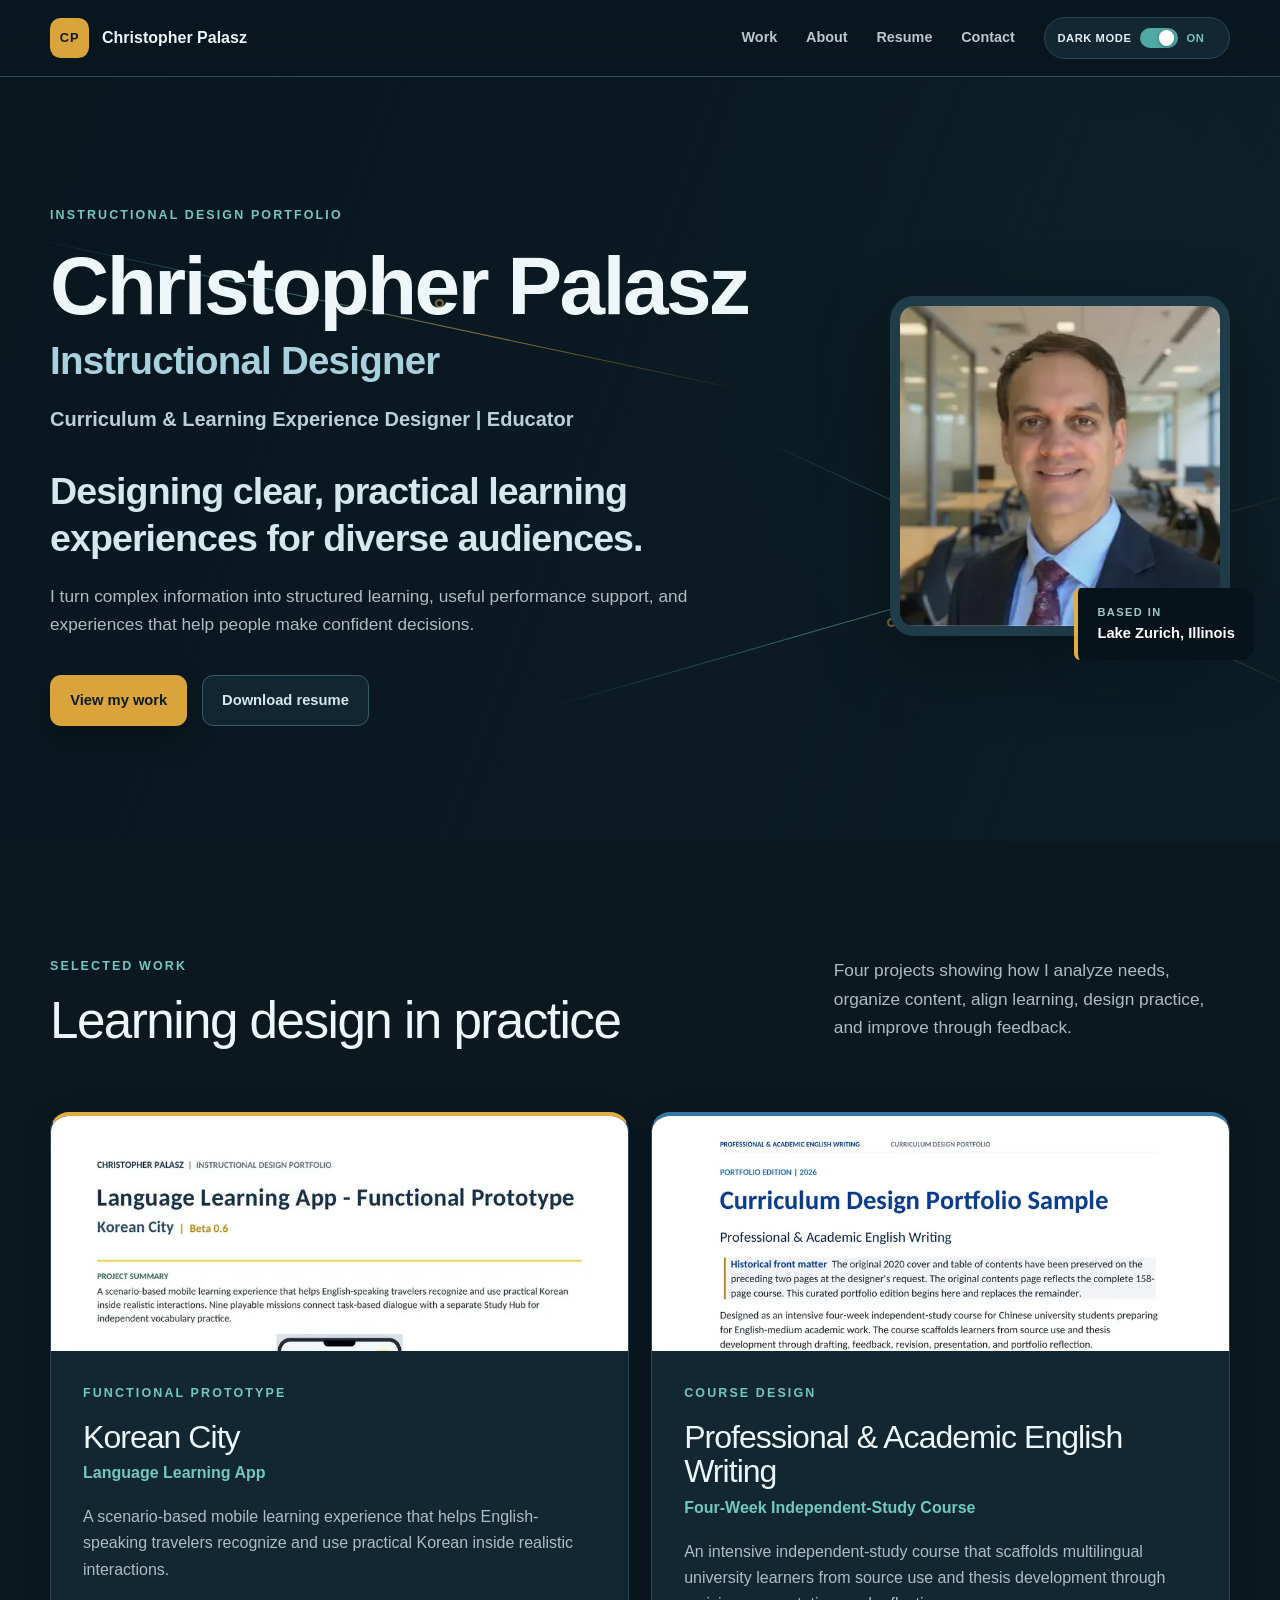
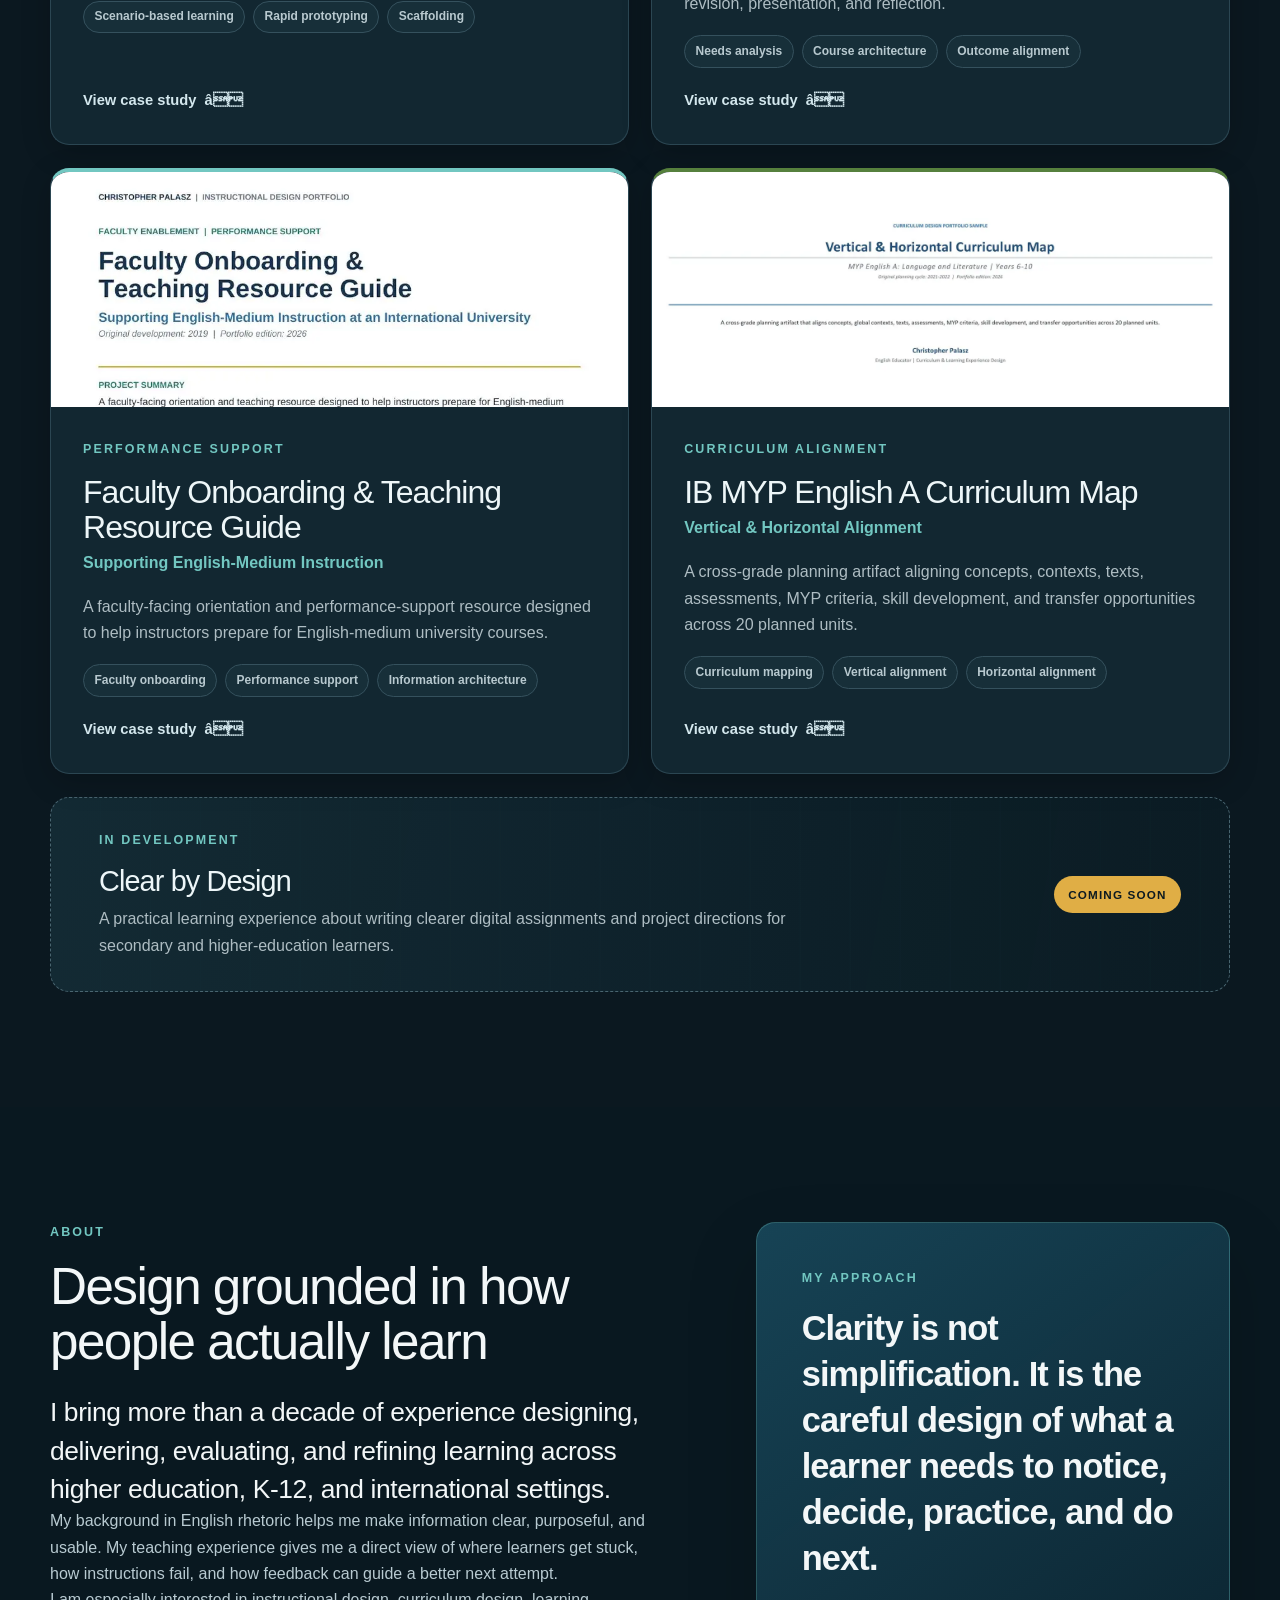
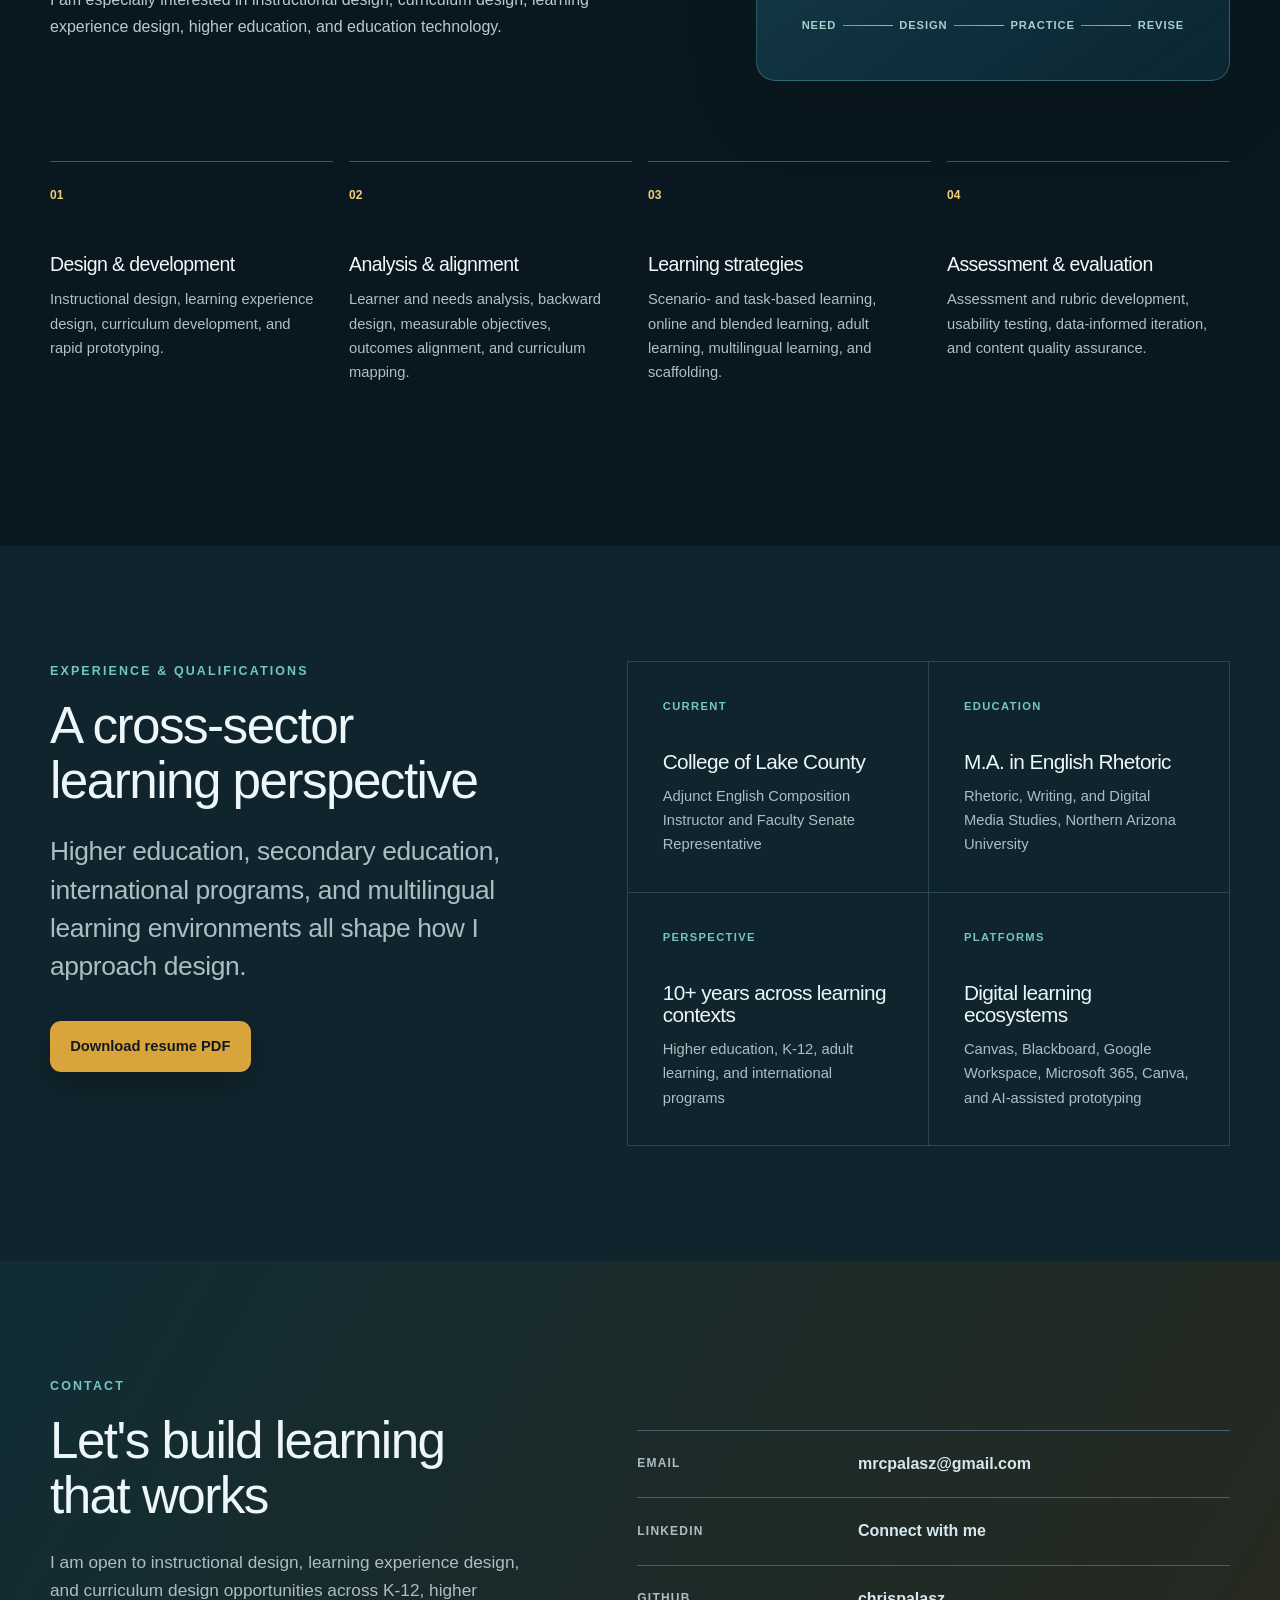
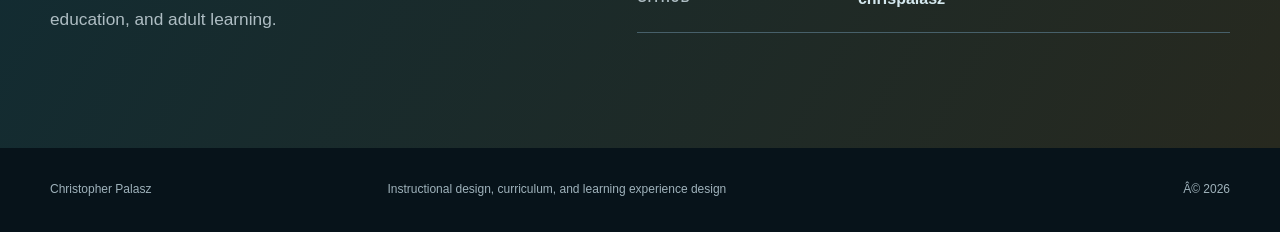
==== commit dbd2957a: "Copy portfolio into GitHub Pages" ====
--- a/index.html
+++ b/index.html
@@ -1,3 +1,3 @@
 <!DOCTYPE html>
-<html data-theme="dark" lang="en"><head><meta charset="utf-8"/><meta content="width=device-width, initial-scale=1" name="viewport"/><link as="image" fetchpriority="high" imagesrcset="/images/christopher-palasz.webp 640w, /images/christopher-palasz.webp 750w" rel="preload"/><link data-precedence="vite-rsc/importer-resources" data-rsc-css-href="/assets/index-CARy-2oT.css" href="/assets/index-CARy-2oT.css" rel="stylesheet"/><link crossorigin="" href="/assets/layout-segment-context-ZhcMFdEP.js" rel="modulepreload"/><link crossorigin="" href="/assets/rolldown-runtime-S-ySWqyJ.js" rel="modulepreload"/><link crossorigin="" href="/assets/index-DOAQz-7e.js" rel="modulepreload"/><link crossorigin="" href="/assets/framework-DjPHiq1u.js" rel="modulepreload"/><link crossorigin="" href="/assets/link-yKDrPmLM.js" rel="modulepreload"/><link crossorigin="" href="/assets/query-DZOG5WwV.js" rel="modulepreload"/><link crossorigin="" href="/assets/ThemeToggle-CHzSy9yh.js" rel="modulepreload"/><link crossorigin="" href="/assets/image-_bG3bnXV.js" rel="modulepreload"/><title>Christopher Palasz | Instructional Design Portfolio</title><meta content="Instructional design, curriculum design, and learning experience design portfolio by Christopher Palasz." name="description"/><meta content="Christopher Palasz,instructional designer,learning experience designer,curriculum designer,instructional design portfolio" name="keywords"/><meta content="Christopher Palasz" name="author"/><meta content="Christopher Palasz | Instructional Design Portfolio" property="og:title"/><meta content="Designing clear, practical learning experiences for diverse audiences." property="og:description"/><meta content="https://chrispalasz.github.io" property="og:url"/><meta content="Christopher Palasz | Instructional Design Portfolio" property="og:site_name"/><meta content="website" property="og:type"/><meta content="https://chrispalasz.github.io/og.png" property="og:image"/><meta content="1200" property="og:image:width"/><meta content="630" property="og:image:height"/><meta content="Christopher Palasz instructional design portfolio" property="og:image:alt"/><meta content="summary_large_image" name="twitter:card"/><meta content="Christopher Palasz | Instructional Design Portfolio" name="twitter:title"/><meta content="Designing clear, practical learning experiences for diverse audiences." name="twitter:description"/><meta content="https://chrispalasz.github.io/og.png" name="twitter:image"/><link href="/_external/chrispalasz.github.io/favicon.svg" rel="shortcut icon"/><link href="/_external/chrispalasz.github.io/favicon.svg" rel="icon"/><script>(function(){try{var t=localStorage.getItem('portfolio-theme');if(t==='light'||t==='dark'){document.documentElement.dataset.theme=t;document.documentElement.style.colorScheme=t}else{document.documentElement.dataset.theme='dark';document.documentElement.style.colorScheme='dark'}}catch(e){document.documentElement.dataset.theme='dark';document.documentElement.style.colorScheme='dark'}})();</script><script>self.__VINEXT_RSC_PARAMS__={}</script><script>self.__VINEXT_RSC_NAV__={"pathname":"/","searchParams":[]}</script><link href="/assets/index-DOAQz-7e.js" rel="modulepreload"/>
-</head><body class="antialiased"><header class="site-header"><div class="site-shell header-inner"><a aria-label="Christopher Palasz home" class="wordmark" href="/"><span aria-hidden="true" class="wordmark-mark">CP</span><span class="wordmark-name">Christopher Palasz</span></a><div class="header-actions"><nav aria-label="Primary navigation" class="primary-nav"><a href="/">Work</a><a href="/">About</a><a href="/">Resume</a><a href="/">Contact</a></nav><button aria-checked="true" aria-label="Dark mode on. Turn off." class="theme-toggle" role="switch" type="button"><span class="theme-label">Dark mode</span><span aria-hidden="true" class="toggle-track"><span class="toggle-thumb"></span></span><span class="theme-state">ON</span></button></div></div></header><main><section aria-labelledby="hero-title" class="hero"><div aria-hidden="true" class="line-field"><span class="line line-one"></span><span class="line line-two"></span><span class="line line-three"></span><span class="line-node node-one"></span><span class="line-node node-two"></span><span class="line-node node-three"></span></div><div class="site-shell hero-grid"><div class="hero-copy"><p class="eyebrow">Instructional design portfolio</p><h1 id="hero-title">Christopher Palasz<span>Instructional Designer</span></h1><p class="hero-role">Curriculum &amp; Learning Experience Designer | Educator</p><p class="hero-tagline">Designing clear, practical learning experiences for diverse audiences.</p><p class="hero-intro">I turn complex information into structured learning, useful performance support, and experiences that help people make confident decisions.</p><div class="button-row"><a class="button button-primary" href="/">View my work</a><a class="button button-secondary" href="/documents/christopher-palasz-instructional-design-resume.pdf" rel="noreferrer" target="_blank">Download resume</a></div></div><div class="portrait-wrap"><div class="portrait-frame"><img alt="Christopher Palasz" data-nimg="1" decoding="async" fetchpriority="high" height="400" loading="eager" src="/images/christopher-palasz.webp" srcset="/images/christopher-palasz.webp 640w, /images/christopher-palasz.webp 750w" width="400"/></div><div class="portrait-note"><span>Based in</span><strong>Lake Zurich, Illinois</strong></div></div></div></section><section aria-labelledby="work-title" class="section" id="work"><div class="site-shell"><div class="section-heading"><div><p class="eyebrow">Selected work</p><h2 id="work-title">Learning design in practice</h2></div><p>Four projects showing how I analyze needs, organize content, align learning, design practice, and improve through feedback.</p></div><div class="project-grid"><article class="project-card accent-gold featured"><a class="project-image-link" href="/projects/korean-city/"><div class="project-image-frame"><img alt="Korean City case study cover showing the mobile app home screen" data-nimg="1" decoding="async" height="1200" loading="lazy" src="/images/projects/korean-city/overview.webp" srcset="/images/projects/korean-city/overview.webp 640w, /images/projects/korean-city/overview.webp 750w, /images/projects/korean-city/overview.webp 828w, /images/projects/korean-city/overview.webp 1080w, /images/projects/korean-city/overview.webp 1200w" width="927"/></div></a><div class="project-card-body"><p class="eyebrow">Functional prototype</p><h3>Korean City</h3><p class="project-subtitle">Language Learning App</p><p>A scenario-based mobile learning experience that helps English-speaking travelers recognize and use practical Korean inside realistic interactions.</p><ul aria-label="Project skills" class="tag-list"><li>Scenario-based learning</li><li>Rapid prototyping</li><li>Scaffolding</li><li>Corrective feedback</li><li>Usability testing</li></ul><a class="text-link" href="/projects/korean-city/">View case study <span aria-hidden="true">â</span></a></div></article><article class="project-card accent-blue"><a class="project-image-link" href="/projects/academic-writing-course/"><div class="project-image-frame"><img alt="Academic Writing curriculum design portfolio overview page" data-nimg="1" decoding="async" height="1200" loading="lazy" src="/images/projects/academic-writing/overview.webp" srcset="/images/projects/academic-writing/overview.webp 640w, /images/projects/academic-writing/overview.webp 750w, /images/projects/academic-writing/overview.webp 828w, /images/projects/academic-writing/overview.webp 1080w, /images/projects/academic-writing/overview.webp 1200w" width="927"/></div></a><div class="project-card-body"><p class="eyebrow">Course design</p><h3>Professional &amp; Academic English Writing</h3><p class="project-subtitle">Four-Week Independent-Study Course</p><p>An intensive independent-study course that scaffolds multilingual university learners from source use and thesis development through revision, presentation, and reflection.</p><ul aria-label="Project skills" class="tag-list"><li>Needs analysis</li><li>Course architecture</li><li>Outcome alignment</li></ul><a class="text-link" href="/projects/academic-writing-course/">View case study <span aria-hidden="true">â</span></a></div></article><article class="project-card accent-teal"><a class="project-image-link" href="/projects/faculty-onboarding-guide/"><div class="project-image-frame"><img alt="Faculty Onboarding and Teaching Resource Guide portfolio cover" data-nimg="1" decoding="async" height="1200" loading="lazy" src="/images/projects/faculty-onboarding/overview.webp" srcset="/images/projects/faculty-onboarding/overview.webp 640w, /images/projects/faculty-onboarding/overview.webp 750w, /images/projects/faculty-onboarding/overview.webp 828w, /images/projects/faculty-onboarding/overview.webp 1080w, /images/projects/faculty-onboarding/overview.webp 1200w" width="927"/></div></a><div class="project-card-body"><p class="eyebrow">Performance support</p><h3>Faculty Onboarding &amp; Teaching Resource Guide</h3><p class="project-subtitle">Supporting English-Medium Instruction</p><p>A faculty-facing orientation and performance-support resource designed to help instructors prepare for English-medium university courses.</p><ul aria-label="Project skills" class="tag-list"><li>Faculty onboarding</li><li>Performance support</li><li>Information architecture</li></ul><a class="text-link" href="/projects/faculty-onboarding-guide/">View case study <span aria-hidden="true">â</span></a></div></article><article class="project-card accent-green"><a class="project-image-link" href="/projects/ib-myp-curriculum-map/"><div class="project-image-frame"><img alt="Vertical and Horizontal MYP English A Curriculum Map cover" data-nimg="1" decoding="async" height="1200" loading="lazy" src="/images/projects/myp-map/overview.webp" srcset="/images/projects/myp-map/overview.webp 640w, /images/projects/myp-map/overview.webp 750w, /images/projects/myp-map/overview.webp 828w, /images/projects/myp-map/overview.webp 1080w, /images/projects/myp-map/overview.webp 1200w" width="927"/></div></a><div class="project-card-body"><p class="eyebrow">Curriculum alignment</p><h3>IB MYP English A Curriculum Map</h3><p class="project-subtitle">Vertical &amp; Horizontal Alignment</p><p>A cross-grade planning artifact aligning concepts, contexts, texts, assessments, MYP criteria, skill development, and transfer opportunities across 20 planned units.</p><ul aria-label="Project skills" class="tag-list"><li>Curriculum mapping</li><li>Vertical alignment</li><li>Horizontal alignment</li></ul><a class="text-link" href="/projects/ib-myp-curriculum-map/">View case study <span aria-hidden="true">â</span></a></div></article></div><div aria-label="Clear by Design coming soon" class="coming-soon"><div><p class="eyebrow">In development</p><h3>Clear by Design</h3><p>A practical learning experience about writing clearer digital assignments and project directions for secondary and higher-education learners.</p></div><span>Coming soon</span></div></div></section><section aria-labelledby="about-title" class="section about-section" id="about"><div class="site-shell about-grid"><div class="about-lead"><p class="eyebrow">About</p><h2 id="about-title">Design grounded in how people actually learn</h2><p class="large-copy">I bring more than a decade of experience designing, delivering, evaluating, and refining learning across higher education, K-12, and international settings.</p><p>My background in English rhetoric helps me make information clear, purposeful, and usable. My teaching experience gives me a direct view of where learners get stuck, how instructions fail, and how feedback can guide a better next attempt.</p><p>I am especially interested in instructional design, curriculum design, learning experience design, higher education, and education technology.</p></div><div class="principle-card"><p class="eyebrow">My approach</p><blockquote>Clarity is not simplification. It is the careful design of what a learner needs to notice, decide, practice, and do next.</blockquote><div aria-hidden="true" class="principle-path"><span>Need</span><i></i><span>Design</span><i></i><span>Practice</span><i></i><span>Revise</span></div></div></div><div class="site-shell competency-grid"><article><span>01</span><h3>Design &amp; development</h3><p>Instructional design, learning experience design, curriculum development, and rapid prototyping.</p></article><article><span>02</span><h3>Analysis &amp; alignment</h3><p>Learner and needs analysis, backward design, measurable objectives, outcomes alignment, and curriculum mapping.</p></article><article><span>03</span><h3>Learning strategies</h3><p>Scenario- and task-based learning, online and blended learning, adult learning, multilingual learning, and scaffolding.</p></article><article><span>04</span><h3>Assessment &amp; evaluation</h3><p>Assessment and rubric development, usability testing, data-informed iteration, and content quality assurance.</p></article></div></section><section aria-labelledby="resume-title" class="section resume-section" id="resume"><div class="site-shell resume-grid"><div><p class="eyebrow">Experience &amp; qualifications</p><h2 id="resume-title">A cross-sector learning perspective</h2><p class="large-copy">Higher education, secondary education, international programs, and multilingual learning environments all shape how I approach design.</p><a class="button button-primary" href="/documents/christopher-palasz-instructional-design-resume.pdf" rel="noreferrer" target="_blank">Download resume PDF</a></div><div class="resume-facts"><article><span>Current</span><h3>College of Lake County</h3><p>Adjunct English Composition Instructor and Faculty Senate Representative</p></article><article><span>Education</span><h3>M.A. in English Rhetoric</h3><p>Rhetoric, Writing, and Digital Media Studies, Northern Arizona University</p></article><article><span>Perspective</span><h3>10+ years across learning contexts</h3><p>Higher education, K-12, adult learning, and international programs</p></article><article><span>Platforms</span><h3>Digital learning ecosystems</h3><p>Canvas, Blackboard, Google Workspace, Microsoft 365, Canva, and AI-assisted prototyping</p></article></div></div></section><section aria-labelledby="contact-title" class="contact-section" id="contact"><div class="site-shell contact-grid"><div><p class="eyebrow">Contact</p><h2 id="contact-title">Let's build learning that works</h2><p>I am open to instructional design, learning experience design, and curriculum design opportunities across K-12, higher education, and adult learning.</p></div><div class="contact-links"><a href="mailto:mrcpalasz@gmail.com"><span>Email</span><strong>mrcpalasz@gmail.com</strong></a><a href="https://www.linkedin.com/in/christopher-palasz-541591160" rel="noreferrer" target="_blank"><span>LinkedIn</span><strong>Connect with me</strong></a><a href="https://github.com/chrispalasz" rel="noreferrer" target="_blank"><span>GitHub</span><strong>chrispalasz</strong></a></div></div></section></main><footer class="site-footer"><div class="site-shell footer-inner"><p>Christopher Palasz</p><p>Instructional design, curriculum, and learning experience design</p><p>Â© 2026</p></div></footer><script id="_R_">import("/assets/index-DOAQz-7e.js")</script><script>(function(){function c(){var b=a.contentDocument||(a.contentWindow&&a.contentWindow.document);if(b){var d=b.createElement('script');d.innerHTML="window.__CF$cv$params={r:'a30c03b4da91f862',t:'MTc4NzY3NTc3NA=='};var a=document.createElement('script');a.src='/cdn-cgi/challenge-platform/scripts/jsd/main.js';document.getElementsByTagName('head')[0].appendChild(a);";b.getElementsByTagName('head')[0].appendChild(d)}}if(document.body){var a=document.createElement('iframe');a.height=1;a.width=1;a.style.position='absolute';a.style.top=0;a.style.left=0;a.style.border='none';a.style.visibility='hidden';document.body.appendChild(a);if('loading'!==document.readyState)c();else if(window.addEventListener)document.addEventListener('DOMContentLoaded',c);else{var e=document.onreadystatechange||function(){};document.onreadystatechange=function(b){e(b);'loading'!==document.readyState&&(document.onreadystatechange=e,c())}}}})();</script></body></html><script>self.__VINEXT_RSC_CHUNKS__=self.__VINEXT_RSC_CHUNKS__||[];self.__VINEXT_RSC_CHUNKS__.push("2:I[\"8c0f216c4604\",[],\"Children\",1]\n3:I[\"15c18cfaeeff\",[],\"LayoutSegmentProvider\",1]\n4:I[\"8c0f216c4604\",[],\"Slot\",1]\n5:I[\"593f344dc510\",[],\"NotFoundBoundary\",1]\n6:I[\"c2747888630f\",[],\"default\",1]\n7:I[\"4d899d886a36\",[],\"ThemeToggle\",1]\n:HL[\"/assets/index-CARy-2oT.css\",\"style\"]\n")</script><script>self.__VINEXT_RSC_CHUNKS__=self.__VINEXT_RSC_CHUNKS__||[];self.__VINEXT_RSC_CHUNKS__.push("0:{\"__route\":\"route:/\",\"__interceptionContext\":null,\"__layoutIds\":[\"layout:/\"],\"__rootLayout\":\"/\",\"page:/\":\"$L1\",\"layout:/\":[[[[\"$\",\"link\",\"css:/assets/index-CARy-2oT.css\",{\"rel\":\"stylesheet\",\"precedence\":\"vite-rsc/importer-resources\",\"href\":\"/assets/index-CARy-2oT.css\",\"data-rsc-css-href\":\"/assets/index-CARy-2oT.css\"}],\"$undefined\"],[\"$\",\"html\",null,{\"lang\":\"en\",\"data-theme\":\"dark\",\"suppressHydrationWarning\":true,\"children\":[[\"$\",\"head\",null,{\"children\":[\"$\",\"script\",null,{\"dangerouslySetInnerHTML\":{\"__html\":\"(function(){try{var t=localStorage.getItem('portfolio-theme');if(t==='light'||t==='dark'){document.documentElement.dataset.theme=t;document.documentElement.style.colorScheme=t}else{document.documentElement.dataset.theme='dark';document.documentElement.style.colorScheme='dark'}}catch(e){document.documentElement.dataset.theme='dark';document.documentElement.style.colorScheme='dark'}})();\"}}]}],[\"$\",\"body\",null,{\"className\":\"antialiased\",\"children\":[\"$\",\"$L2\",null,{}]}]]}]],null],\"route:/\":[[[\"$\",\"meta\",null,{\"charSet\":\"utf-8\"}],[[\"$\",\"title\",\"0\",{\"children\":\"Christopher Palasz | Instructional Design Portfolio\"}],[\"$\",\"meta\",\"1\",{\"name\":\"description\",\"content\":\"Instructional design, curriculum design, and learning experience design portfolio by Christopher Palasz.\"}],[\"$\",\"meta\",\"2\",{\"name\":\"keywords\",\"content\":\"Christopher Palasz,instructional designer,learning experience designer,curriculum designer,instructional design portfolio\"}],[\"$\",\"meta\",\"3\",{\"name\":\"author\",\"content\":\"Christopher Palasz\"}],[\"$\",\"meta\",\"4\",{\"property\":\"og:title\",\"content\":\"Christopher Palasz | Instructional Design Portfolio\"}],[\"$\",\"meta\",\"5\",{\"property\":\"og:description\",\"content\":\"Designing clear, practical learning experiences for diverse audiences.\"}],[\"$\",\"meta\",\"6\",{\"property\":\"og:url\",\"content\":\"https://chrispalasz.github.io\"}],[\"$\",\"meta\",\"7\",{\"property\":\"og:site_name\",\"content\":\"Christopher Palasz | Instructional Design Portfolio\"}],[\"$\",\"meta\",\"8\",{\"property\":\"og:type\",\"content\":\"website\"}],[\"$\",\"meta\",\"9\",{\"property\":\"og:image\",\"content\":\"https://chrispalasz.github.io/og.png\"}],[\"$\",\"meta\",\"10\",{\"property\":\"og:image:width\",\"content\":\"1200\"}],[\"$\",\"meta\",\"11\",{\"property\":\"og:image:height\",\"content\":\"630\"}],[\"$\",\"meta\",\"12\",{\"property\":\"og:image:alt\",\"content\":\"Christopher Palasz instructional design portfolio\"}],[\"$\",\"meta\",\"13\",{\"name\":\"twitter:card\",\"content\":\"summary_large_image\"}],[\"$\",\"meta\",\"14\",{\"name\":\"twitter:title\",\"content\":\"Christopher Palasz | Instructional Design Portfolio\"}],[\"$\",\"meta\",\"15\",{\"name\":\"twitter:description\",\"content\":\"Designing clear, practical learning experiences for diverse audiences.\"}],[\"$\",\"meta\",\"16\",{\"name\":\"twitter:image\",\"content\":\"https://chrispalasz.github.io/og.png\"}],[\"$\",\"link\",\"17\",{\"rel\":\"shortcut icon\",\"href\":\"https://chrispalasz.github.io/favicon.svg\"}],[\"$\",\"link\",\"18\",{\"rel\":\"icon\",\"href\":\"https://chrispalasz.github.io/favicon.svg\"}]],[[\"$\",\"meta\",\"0\",{\"name\":\"viewport\",\"content\":\"width=device-width, initial-scale=1\"}]]],[\"$\",\"$L3\",null,{\"segmentMap\":{\"children\":[]},\"children\":[\"$\",\"$L4\",null,{\"id\":\"layout:/\",\"parallelSlots\":\"$undefined\",\"children\":[\"$\",\"$L5\",null,{\"resetKey\":\"\",\"fallback\":[[\"$\",\"header\",null,{\"className\":\"site-header\",\"children\":[\"$\",\"div\",null,{\"className\":\"site-shell header-inner\",\"children\":[[\"$\",\"$L6\",null,{\"className\":\"wordmark\",\"href\":\"/\",\"aria-label\":\"Christopher Palasz home\",\"children\":[[\"$\",\"span\",null,{\"className\":\"wordmark-mark\",\"aria-hidden\":\"true\",\"children\":\"CP\"}],[\"$\",\"span\",null,{\"className\":\"wordmark-name\",\"children\":\"Christopher Palasz\"}]]}],[\"$\",\"div\",null,{\"className\":\"header-actions\",\"children\":[[\"$\",\"nav\",null,{\"className\":\"primary-nav\",\"aria-label\":\"Primary navigation\",\"children\":[[\"$\",\"$L6\",null,{\"href\":\"/#work\",\"children\":\"Work\"}],[\"$\",\"$L6\",null,{\"href\":\"/#about\",\"children\":\"About\"}],[\"$\",\"$L6\",null,{\"href\":\"/#resume\",\"children\":\"Resume\"}],[\"$\",\"$L6\",null,{\"href\":\"/#contact\",\"children\":\"Contact\"}]]}],[\"$\",\"$L7\",null,{}]]}]]}]}],[\"$\",\"main\",null,{\"className\":\"not-found site-shell\",\"children\":[[\"$\",\"p\",null,{\"className\":\"eyebrow\",\"children\":\"Page not found\"}],[\"$\",\"h1\",null,{\"children\":\"This page is not part of the portfolio.\"}],[\"$\",\"$L6\",null,{\"className\":\"button button-primary\",\"href\":\"/\",\"children\":\"Return home\"}]]}]],\"children\":[\"$\",\"$L5\",null,{\"resetKey\":\"\",\"fallback\":[[\"$\",\"header\",null,{\"className\":\"site-header\",\"children\":\"$L8\"}],\"$L9\"],\"children\":\"$La\"}]}]}]}]],\"__layoutFlags\":{\"layout:/\":\"s\"},\"__artifactCompatibility\":{\"schemaVersion\":1,\"graphVersion\":\"app-route-graph:4uhn5s1wvoptc\",\"deploymentVersion\":\"95d50aa1-92f3-429a-99f9-9fa64b72c4ee\",\"appElementsSchemaVersion\":1,\"rscPayloadSchemaVersion\":1,\"rootBoundaryId\":\"/\",\"renderEpoch\":null}}\n")</script><script>self.__VINEXT_RSC_CHUNKS__=self.__VINEXT_RSC_CHUNKS__||[];self.__VINEXT_RSC_CHUNKS__.push("b:I[\"593f344dc510\",[],\"RedirectBoundary\",1]\n8:[\"$\",\"div\",null,{\"className\":\"site-shell header-inner\",\"children\":[[\"$\",\"$L6\",null,{\"className\":\"wordmark\",\"href\":\"/\",\"aria-label\":\"Christopher Palasz home\",\"children\":[[\"$\",\"span\",null,{\"className\":\"wordmark-mark\",\"aria-hidden\":\"true\",\"children\":\"CP\"}],[\"$\",\"span\",null,{\"className\":\"wordmark-name\",\"children\":\"Christopher Palasz\"}]]}],[\"$\",\"div\",null,{\"className\":\"header-actions\",\"children\":[[\"$\",\"nav\",null,{\"className\":\"primary-nav\",\"aria-label\":\"Primary navigation\",\"children\":[[\"$\",\"$L6\",null,{\"href\":\"/#work\",\"children\":\"Work\"}],[\"$\",\"$L6\",null,{\"href\":\"/#about\",\"children\":\"About\"}],[\"$\",\"$L6\",null,{\"href\":\"/#resume\",\"children\":\"Resume\"}],[\"$\",\"$L6\",null,{\"href\":\"/#contact\",\"children\":\"Contact\"}]]}],[\"$\",\"$L7\",null,{}]]}]]}]\n9:[\"$\",\"main\",null,{\"className\":\"not-found site-shell\",\"children\":[[\"$\",\"p\",null,{\"className\":\"eyebrow\",\"children\":\"Page not found\"}],[\"$\",\"h1\",null,{\"children\":\"This page is not part of the portfolio.\"}],[\"$\",\"$L6\",null,{\"className\":\"button button-primary\",\"href\":\"/\",\"children\":\"Return home\"}]]}]\na:[\"$\",\"$Lb\",null,{\"children\":[\"$\",\"$L3\",null,{\"segmentMap\":{\"children\":[]},\"children\":[\"$\",\"$L4\",null,{\"id\":\"page:/\"}]}]}]\n")</script><script>self.__VINEXT_RSC_CHUNKS__=self.__VINEXT_RSC_CHUNKS__||[];self.__VINEXT_RSC_CHUNKS__.push("c:I[\"9fb86276be8f\",[],\"default\",1]\n")</script><script>self.__VINEXT_RSC_CHUNKS__=self.__VINEXT_RSC_CHUNKS__||[];self.__VINEXT_RSC_CHUNKS__.push("1:[[\"$\",\"header\",null,{\"className\":\"site-header\",\"children\":[\"$\",\"div\",null,{\"className\":\"site-shell header-inner\",\"children\":[[\"$\",\"$L6\",null,{\"className\":\"wordmark\",\"href\":\"/\",\"aria-label\":\"Christopher Palasz home\",\"children\":[[\"$\",\"span\",null,{\"className\":\"wordmark-mark\",\"aria-hidden\":\"true\",\"children\":\"CP\"}],[\"$\",\"span\",null,{\"className\":\"wordmark-name\",\"children\":\"Christopher Palasz\"}]]}],[\"$\",\"div\",null,{\"className\":\"header-actions\",\"children\":[[\"$\",\"nav\",null,{\"className\":\"primary-nav\",\"aria-label\":\"Primary navigation\",\"children\":[[\"$\",\"$L6\",null,{\"href\":\"/#work\",\"children\":\"Work\"}],[\"$\",\"$L6\",null,{\"href\":\"/#about\",\"children\":\"About\"}],[\"$\",\"$L6\",null,{\"href\":\"/#resume\",\"children\":\"Resume\"}],[\"$\",\"$L6\",null,{\"href\":\"/#contact\",\"children\":\"Contact\"}]]}],[\"$\",\"$L7\",null,{}]]}]]}]}],[\"$\",\"main\",null,{\"children\":[[\"$\",\"section\",null,{\"className\":\"hero\",\"aria-labelledby\":\"hero-title\",\"children\":[[\"$\",\"div\",null,{\"className\":\"line-field\",\"aria-hidden\":\"true\",\"children\":[[\"$\",\"span\",null,{\"className\":\"line line-one\"}],[\"$\",\"span\",null,{\"className\":\"line line-two\"}],[\"$\",\"span\",null,{\"className\":\"line line-three\"}],[\"$\",\"span\",null,{\"className\":\"line-node node-one\"}],[\"$\",\"span\",null,{\"className\":\"line-node node-two\"}],[\"$\",\"span\",null,{\"className\":\"line-node node-three\"}]]}],[\"$\",\"div\",null,{\"className\":\"site-shell hero-grid\",\"children\":[[\"$\",\"div\",null,{\"className\":\"hero-copy\",\"children\":[[\"$\",\"p\",null,{\"className\":\"eyebrow\",\"children\":\"Instructional design portfolio\"}],[\"$\",\"h1\",null,{\"id\":\"hero-title\",\"children\":[\"Christopher Palasz\",[\"$\",\"span\",null,{\"children\":\"Instructional Designer\"}]]}],[\"$\",\"p\",null,{\"className\":\"hero-role\",\"children\":\"Curriculum \u0026 Learning Experience Designer | Educator\"}],[\"$\",\"p\",null,{\"className\":\"hero-tagline\",\"children\":\"Designing clear, practical learning experiences for diverse audiences.\"}],[\"$\",\"p\",null,{\"className\":\"hero-intro\",\"children\":\"I turn complex information into structured learning, useful performance support, and experiences that help people make confident decisions.\"}],[\"$\",\"div\",null,{\"className\":\"button-row\",\"children\":[[\"$\",\"$L6\",null,{\"className\":\"button button-primary\",\"href\":\"/#work\",\"children\":\"View my work\"}],[\"$\",\"a\",null,{\"className\":\"button button-secondary\",\"href\":\"/documents/christopher-palasz-instructional-design-resume.pdf\",\"target\":\"_blank\",\"rel\":\"noreferrer\",\"children\":\"Download resume\"}]]}]]}],[\"$\",\"div\",null,{\"className\":\"portrait-wrap\",\"children\":[[\"$\",\"div\",null,{\"className\":\"portrait-frame\",\"children\":[\"$\",\"$Lc\",null,{\"src\":\"/images/christopher-palasz.webp\",\"alt\":\"Christopher Palasz\",\"width\":400,\"height\":400,\"priority\":true}]}],[\"$\",\"div\",null,{\"className\":\"portrait-note\",\"children\":[[\"$\",\"span\",null,{\"children\":\"Based in\"}],[\"$\",\"strong\",null,{\"children\":\"Lake Zurich, Illinois\"}]]}]]}]]}]]}],[\"$\",\"section\",null,{\"className\":\"section\",\"id\":\"work\",\"aria-labelledby\":\"work-title\",\"children\":[\"$\",\"div\",null,{\"className\":\"site-shell\",\"children\":[[\"$\",\"div\",null,{\"className\":\"section-heading\",\"children\":[[\"$\",\"div\",null,{\"children\":[[\"$\",\"p\",null,{\"className\":\"eyebrow\",\"children\":\"Selected work\"}],[\"$\",\"h2\",null,{\"id\":\"work-title\",\"children\":\"Learning design in practice\"}]]}],[\"$\",\"p\",null,{\"children\":\"Four projects showing how I analyze needs, organize content, align learning, design practice, and improve through feedback.\"}]]}],[\"$\",\"div\",null,{\"className\":\"project-grid\",\"children\":[[\"$\",\"article\",null,{\"className\":\"project-card accent-gold featured\",\"children\":[[\"$\",\"$L6\",null,{\"className\":\"project-image-link\",\"href\":\"/projects/korean-city/\",\"children\":[\"$\",\"div\",null,{\"className\":\"project-image-frame\",\"children\":[\"$\",\"$Lc\",null,{\"src\":\"/images/projects/korean-city/overview.webp\",\"alt\":\"Korean City case study cover showing the mobile app home screen\",\"width\":927,\"height\":1200}]}]}],[\"$\",\"div\",null,{\"className\":\"project-card-body\",\"children\":[[\"$\",\"p\",null,{\"className\":\"eyebrow\",\"children\":\"Functional prototype\"}],[\"$\",\"h3\",null,{\"children\":\"Korean City\"}],[\"$\",\"p\",null,{\"className\":\"project-subtitle\",\"children\":\"Language Learning App\"}],[\"$\",\"p\",null,{\"children\":\"A scenario-based mobile learning experience that helps English-speaking travelers recognize and use practical Korean inside realistic interactions.\"}],[\"$\",\"ul\",null,{\"className\":\"tag-list\",\"aria-label\":\"Project skills\",\"children\":[[\"$\",\"li\",\"Scenario-based learning\",{\"children\":\"Scenario-based learning\"}],[\"$\",\"li\",\"Rapid prototyping\",{\"children\":\"Rapid prototyping\"}],[\"$\",\"li\",\"Scaffolding\",{\"children\":\"Scaffolding\"}],[\"$\",\"li\",\"Corrective feedback\",{\"children\":\"Corrective feedback\"}],\"$Ld\"]}],\"$Le\"]}]]}],[\"$Lf\",\"$L10\",\"$L11\"]]}],\"$L12\"]}]}],\"$L13\",\"$L14\",\"$L15\"]}],\"$L16\"]\n")</script><script>self.__VINEXT_RSC_CHUNKS__=self.__VINEXT_RSC_CHUNKS__||[];self.__VINEXT_RSC_CHUNKS__.push("d:[\"$\",\"li\",\"Usability testing\",{\"children\":\"Usability testing\"}]\ne:[\"$\",\"$L6\",null,{\"className\":\"text-link\",\"href\":\"/projects/korean-city/\",\"children\":[\"View case study \",[\"$\",\"span\",null,{\"aria-hidden\":\"true\",\"children\":\"â\"}]]}]\nf:[\"$\",\"article\",\"academic-writing-course\",{\"className\":\"project-card accent-blue \",\"children\":[[\"$\",\"$L6\",null,{\"className\":\"project-image-link\",\"href\":\"/projects/academic-writing-course/\",\"children\":[\"$\",\"div\",null,{\"className\":\"project-image-frame\",\"children\":[\"$\",\"$Lc\",null,{\"src\":\"/images/projects/academic-writing/overview.webp\",\"alt\":\"Academic Writing curriculum design portfolio overview page\",\"width\":927,\"height\":1200}]}]}],[\"$\",\"div\",null,{\"className\":\"project-card-body\",\"children\":[[\"$\",\"p\",null,{\"className\":\"eyebrow\",\"children\":\"Course design\"}],[\"$\",\"h3\",null,{\"children\":\"Professional \u0026 Academic English Writing\"}],[\"$\",\"p\",null,{\"className\":\"project-subtitle\",\"children\":\"Four-Week Independent-Study Course\"}],[\"$\",\"p\",null,{\"children\":\"An intensive independent-study course that scaffolds multilingual university learners from source use and thesis development through revision, presentation, and reflection.\"}],[\"$\",\"ul\",null,{\"className\":\"tag-list\",\"aria-label\":\"Project skills\",\"children\":[[\"$\",\"li\",\"Needs analysis\",{\"children\":\"Needs analysis\"}],[\"$\",\"li\",\"Course architecture\",{\"children\":\"Course architecture\"}],[\"$\",\"li\",\"Outcome alignment\",{\"children\":\"Outcome alignment\"}]]}],[\"$\",\"$L6\",null,{\"className\":\"text-link\",\"href\":\"/projects/academic-writing-course/\",\"children\":[\"View case study \",[\"$\",\"span\",null,{\"aria-hidden\":\"true\",\"children\":\"â\"}]]}]]}]]}]\n")</script><script>self.__VINEXT_RSC_CHUNKS__=self.__VINEXT_RSC_CHUNKS__||[];self.__VINEXT_RSC_CHUNKS__.push("10:[\"$\",\"article\",\"faculty-onboarding-guide\",{\"className\":\"project-card accent-teal \",\"children\":[[\"$\",\"$L6\",null,{\"className\":\"project-image-link\",\"href\":\"/projects/faculty-onboarding-guide/\",\"children\":[\"$\",\"div\",null,{\"className\":\"project-image-frame\",\"children\":[\"$\",\"$Lc\",null,{\"src\":\"/images/projects/faculty-onboarding/overview.webp\",\"alt\":\"Faculty Onboarding and Teaching Resource Guide portfolio cover\",\"width\":927,\"height\":1200}]}]}],[\"$\",\"div\",null,{\"className\":\"project-card-body\",\"children\":[[\"$\",\"p\",null,{\"className\":\"eyebrow\",\"children\":\"Performance support\"}],[\"$\",\"h3\",null,{\"children\":\"Faculty Onboarding \u0026 Teaching Resource Guide\"}],[\"$\",\"p\",null,{\"className\":\"project-subtitle\",\"children\":\"Supporting English-Medium Instruction\"}],[\"$\",\"p\",null,{\"children\":\"A faculty-facing orientation and performance-support resource designed to help instructors prepare for English-medium university courses.\"}],[\"$\",\"ul\",null,{\"className\":\"tag-list\",\"aria-label\":\"Project skills\",\"children\":[[\"$\",\"li\",\"Faculty onboarding\",{\"children\":\"Faculty onboarding\"}],[\"$\",\"li\",\"Performance support\",{\"children\":\"Performance support\"}],[\"$\",\"li\",\"Information architecture\",{\"children\":\"Information architecture\"}]]}],[\"$\",\"$L6\",null,{\"className\":\"text-link\",\"href\":\"/projects/faculty-onboarding-guide/\",\"children\":[\"View case study \",[\"$\",\"span\",null,{\"aria-hidden\":\"true\",\"children\":\"â\"}]]}]]}]]}]\n")</script><script>self.__VINEXT_RSC_CHUNKS__=self.__VINEXT_RSC_CHUNKS__||[];self.__VINEXT_RSC_CHUNKS__.push("11:[\"$\",\"article\",\"ib-myp-curriculum-map\",{\"className\":\"project-card accent-green \",\"children\":[[\"$\",\"$L6\",null,{\"className\":\"project-image-link\",\"href\":\"/projects/ib-myp-curriculum-map/\",\"children\":[\"$\",\"div\",null,{\"className\":\"project-image-frame\",\"children\":[\"$\",\"$Lc\",null,{\"src\":\"/images/projects/myp-map/overview.webp\",\"alt\":\"Vertical and Horizontal MYP English A Curriculum Map cover\",\"width\":927,\"height\":1200}]}]}],[\"$\",\"div\",null,{\"className\":\"project-card-body\",\"children\":[[\"$\",\"p\",null,{\"className\":\"eyebrow\",\"children\":\"Curriculum alignment\"}],[\"$\",\"h3\",null,{\"children\":\"IB MYP English A Curriculum Map\"}],[\"$\",\"p\",null,{\"className\":\"project-subtitle\",\"children\":\"Vertical \u0026 Horizontal Alignment\"}],[\"$\",\"p\",null,{\"children\":\"A cross-grade planning artifact aligning concepts, contexts, texts, assessments, MYP criteria, skill development, and transfer opportunities across 20 planned units.\"}],[\"$\",\"ul\",null,{\"className\":\"tag-list\",\"aria-label\":\"Project skills\",\"children\":[[\"$\",\"li\",\"Curriculum mapping\",{\"children\":\"Curriculum mapping\"}],[\"$\",\"li\",\"Vertical alignment\",{\"children\":\"Vertical alignment\"}],[\"$\",\"li\",\"Horizontal alignment\",{\"children\":\"Horizontal alignment\"}]]}],[\"$\",\"$L6\",null,{\"className\":\"text-link\",\"href\":\"/projects/ib-myp-curriculum-map/\",\"children\":[\"View case study \",[\"$\",\"span\",null,{\"aria-hidden\":\"true\",\"children\":\"â\"}]]}]]}]]}]\n12:[\"$\",\"div\",null,{\"className\":\"coming-soon\",\"aria-label\":\"Clear by Design coming soon\",\"children\":[[\"$\",\"div\",null,{\"children\":[[\"$\",\"p\",null,{\"className\":\"eyebrow\",\"children\":\"In development\"}],[\"$\",\"h3\",null,{\"children\":\"Clear by Design\"}],[\"$\",\"p\",null,{\"children\":\"A practical learning experience about writing clearer digital assignments and project directions for secondary and higher-education learners.\"}]]}],[\"$\",\"span\",null,{\"children\":\"Coming soon\"}]]}]\n")</script><script>self.__VINEXT_RSC_CHUNKS__=self.__VINEXT_RSC_CHUNKS__||[];self.__VINEXT_RSC_CHUNKS__.push("13:[\"$\",\"section\",null,{\"className\":\"section about-section\",\"id\":\"about\",\"aria-labelledby\":\"about-title\",\"children\":[[\"$\",\"div\",null,{\"className\":\"site-shell about-grid\",\"children\":[[\"$\",\"div\",null,{\"className\":\"about-lead\",\"children\":[[\"$\",\"p\",null,{\"className\":\"eyebrow\",\"children\":\"About\"}],[\"$\",\"h2\",null,{\"id\":\"about-title\",\"children\":\"Design grounded in how people actually learn\"}],[\"$\",\"p\",null,{\"className\":\"large-copy\",\"children\":\"I bring more than a decade of experience designing, delivering, evaluating, and refining learning across higher education, K-12, and international settings.\"}],[\"$\",\"p\",null,{\"children\":\"My background in English rhetoric helps me make information clear, purposeful, and usable. My teaching experience gives me a direct view of where learners get stuck, how instructions fail, and how feedback can guide a better next attempt.\"}],[\"$\",\"p\",null,{\"children\":\"I am especially interested in instructional design, curriculum design, learning experience design, higher education, and education technology.\"}]]}],[\"$\",\"div\",null,{\"className\":\"principle-card\",\"children\":[[\"$\",\"p\",null,{\"className\":\"eyebrow\",\"children\":\"My approach\"}],[\"$\",\"blockquote\",null,{\"children\":\"Clarity is not simplification. It is the careful design of what a learner needs to notice, decide, practice, and do next.\"}],[\"$\",\"div\",null,{\"className\":\"principle-path\",\"aria-hidden\":\"true\",\"children\":[[\"$\",\"span\",null,{\"children\":\"Need\"}],[\"$\",\"i\",null,{}],[\"$\",\"span\",null,{\"children\":\"Design\"}],[\"$\",\"i\",null,{}],[\"$\",\"span\",null,{\"children\":\"Practice\"}],[\"$\",\"i\",null,{}],[\"$\",\"span\",null,{\"children\":\"Revise\"}]]}]]}]]}],[\"$\",\"div\",null,{\"className\":\"site-shell competency-grid\",\"children\":[[\"$\",\"article\",\"01\",{\"children\":[[\"$\",\"span\",null,{\"children\":\"01\"}],[\"$\",\"h3\",null,{\"children\":\"Design \u0026 development\"}],[\"$\",\"p\",null,{\"children\":\"Instructional design, learning experience design, curriculum development, and rapid prototyping.\"}]]}],[\"$\",\"article\",\"02\",{\"children\":[[\"$\",\"span\",null,{\"children\":\"02\"}],[\"$\",\"h3\",null,{\"children\":\"Analysis \u0026 alignment\"}],[\"$\",\"p\",null,{\"children\":\"Learner and needs analysis, backward design, measurable objectives, outcomes alignment, and curriculum mapping.\"}]]}],[\"$\",\"article\",\"03\",{\"children\":[[\"$\",\"span\",null,{\"children\":\"03\"}],[\"$\",\"h3\",null,{\"children\":\"Learning strategies\"}],[\"$\",\"p\",null,{\"children\":\"Scenario- and task-based learning, online and blended learning, adult learning, multilingual learning, and scaffolding.\"}]]}],[\"$\",\"article\",\"04\",{\"children\":[[\"$\",\"span\",null,{\"children\":\"04\"}],[\"$\",\"h3\",null,{\"children\":\"Assessment \u0026 evaluation\"}],[\"$\",\"p\",null,{\"children\":\"Assessment and rubric development, usability testing, data-informed iteration, and content quality assurance.\"}]]}]]}]]}]\n")</script><script>self.__VINEXT_RSC_CHUNKS__=self.__VINEXT_RSC_CHUNKS__||[];self.__VINEXT_RSC_CHUNKS__.push("14:[\"$\",\"section\",null,{\"className\":\"section resume-section\",\"id\":\"resume\",\"aria-labelledby\":\"resume-title\",\"children\":[\"$\",\"div\",null,{\"className\":\"site-shell resume-grid\",\"children\":[[\"$\",\"div\",null,{\"children\":[[\"$\",\"p\",null,{\"className\":\"eyebrow\",\"children\":\"Experience \u0026 qualifications\"}],[\"$\",\"h2\",null,{\"id\":\"resume-title\",\"children\":\"A cross-sector learning perspective\"}],[\"$\",\"p\",null,{\"className\":\"large-copy\",\"children\":\"Higher education, secondary education, international programs, and multilingual learning environments all shape how I approach design.\"}],[\"$\",\"a\",null,{\"className\":\"button button-primary\",\"href\":\"/documents/christopher-palasz-instructional-design-resume.pdf\",\"target\":\"_blank\",\"rel\":\"noreferrer\",\"children\":\"Download resume PDF\"}]]}],[\"$\",\"div\",null,{\"className\":\"resume-facts\",\"children\":[[\"$\",\"article\",null,{\"children\":[[\"$\",\"span\",null,{\"children\":\"Current\"}],[\"$\",\"h3\",null,{\"children\":\"College of Lake County\"}],[\"$\",\"p\",null,{\"children\":\"Adjunct English Composition Instructor and Faculty Senate Representative\"}]]}],[\"$\",\"article\",null,{\"children\":[[\"$\",\"span\",null,{\"children\":\"Education\"}],[\"$\",\"h3\",null,{\"children\":\"M.A. in English Rhetoric\"}],[\"$\",\"p\",null,{\"children\":\"Rhetoric, Writing, and Digital Media Studies, Northern Arizona University\"}]]}],[\"$\",\"article\",null,{\"children\":[[\"$\",\"span\",null,{\"children\":\"Perspective\"}],[\"$\",\"h3\",null,{\"children\":\"10+ years across learning contexts\"}],[\"$\",\"p\",null,{\"children\":\"Higher education, K-12, adult learning, and international programs\"}]]}],[\"$\",\"article\",null,{\"children\":[[\"$\",\"span\",null,{\"children\":\"Platforms\"}],[\"$\",\"h3\",null,{\"children\":\"Digital learning ecosystems\"}],[\"$\",\"p\",null,{\"children\":\"Canvas, Blackboard, Google Workspace, Microsoft 365, Canva, and AI-assisted prototyping\"}]]}]]}]]}]}]\n")</script><script>self.__VINEXT_RSC_CHUNKS__=self.__VINEXT_RSC_CHUNKS__||[];self.__VINEXT_RSC_CHUNKS__.push("15:[\"$\",\"section\",null,{\"className\":\"contact-section\",\"id\":\"contact\",\"aria-labelledby\":\"contact-title\",\"children\":[\"$\",\"div\",null,{\"className\":\"site-shell contact-grid\",\"children\":[[\"$\",\"div\",null,{\"children\":[[\"$\",\"p\",null,{\"className\":\"eyebrow\",\"children\":\"Contact\"}],[\"$\",\"h2\",null,{\"id\":\"contact-title\",\"children\":\"Let's build learning that works\"}],[\"$\",\"p\",null,{\"children\":\"I am open to instructional design, learning experience design, and curriculum design opportunities across K-12, higher education, and adult learning.\"}]]}],[\"$\",\"div\",null,{\"className\":\"contact-links\",\"children\":[[\"$\",\"a\",null,{\"href\":\"mailto:mrcpalasz@gmail.com\",\"children\":[[\"$\",\"span\",null,{\"children\":\"Email\"}],[\"$\",\"strong\",null,{\"children\":\"mrcpalasz@gmail.com\"}]]}],[\"$\",\"a\",null,{\"href\":\"https://www.linkedin.com/in/christopher-palasz-541591160\",\"target\":\"_blank\",\"rel\":\"noreferrer\",\"children\":[[\"$\",\"span\",null,{\"children\":\"LinkedIn\"}],[\"$\",\"strong\",null,{\"children\":\"Connect with me\"}]]}],[\"$\",\"a\",null,{\"href\":\"https://github.com/chrispalasz\",\"target\":\"_blank\",\"rel\":\"noreferrer\",\"children\":[[\"$\",\"span\",null,{\"children\":\"GitHub\"}],[\"$\",\"strong\",null,{\"children\":\"chrispalasz\"}]]}]]}]]}]}]\n16:[\"$\",\"footer\",null,{\"className\":\"site-footer\",\"children\":[\"$\",\"div\",null,{\"className\":\"site-shell footer-inner\",\"children\":[[\"$\",\"p\",null,{\"children\":\"Christopher Palasz\"}],[\"$\",\"p\",null,{\"children\":\"Instructional design, curriculum, and learning experience design\"}],[\"$\",\"p\",null,{\"children\":\"Â© 2026\"}]]}]}]\n")</script><script>self.__VINEXT_RSC_DONE__=true</script>+<html data-theme="dark" lang="en"><head><meta charset="utf-8"/><meta content="width=device-width, initial-scale=1" name="viewport"/><link as="image" fetchpriority="high" imagesrcset="/images/christopher-palasz.webp 640w, /images/christopher-palasz.webp 750w" rel="preload"/><link data-precedence="vite-rsc/importer-resources" data-rsc-css-href="/assets/index-B5qaqE5r.css" href="/assets/index-B5qaqE5r.css" rel="stylesheet"/><link crossorigin="" href="/assets/layout-segment-context-ZhcMFdEP.js" rel="modulepreload"/><link crossorigin="" href="/assets/rolldown-runtime-S-ySWqyJ.js" rel="modulepreload"/><link crossorigin="" href="/assets/index-DOAQz-7e.js" rel="modulepreload"/><link crossorigin="" href="/assets/framework-DjPHiq1u.js" rel="modulepreload"/><link crossorigin="" href="/assets/link-yKDrPmLM.js" rel="modulepreload"/><link crossorigin="" href="/assets/query-DZOG5WwV.js" rel="modulepreload"/><link crossorigin="" href="/assets/ThemeToggle-CHzSy9yh.js" rel="modulepreload"/><link crossorigin="" href="/assets/image-_bG3bnXV.js" rel="modulepreload"/><title>Christopher Palasz | Instructional Design Portfolio</title><meta content="Instructional design, curriculum design, and learning experience design portfolio by Christopher Palasz." name="description"/><meta content="Christopher Palasz,instructional designer,learning experience designer,curriculum designer,instructional design portfolio" name="keywords"/><meta content="Christopher Palasz" name="author"/><meta content="Christopher Palasz | Instructional Design Portfolio" property="og:title"/><meta content="Designing clear, practical learning experiences for diverse audiences." property="og:description"/><meta content="https://chrispalasz.github.io" property="og:url"/><meta content="Christopher Palasz | Instructional Design Portfolio" property="og:site_name"/><meta content="website" property="og:type"/><meta content="https://chrispalasz.github.io/og.png" property="og:image"/><meta content="1200" property="og:image:width"/><meta content="630" property="og:image:height"/><meta content="Christopher Palasz instructional design portfolio" property="og:image:alt"/><meta content="summary_large_image" name="twitter:card"/><meta content="Christopher Palasz | Instructional Design Portfolio" name="twitter:title"/><meta content="Designing clear, practical learning experiences for diverse audiences." name="twitter:description"/><meta content="https://chrispalasz.github.io/og.png" name="twitter:image"/><link href="/_external/chrispalasz.github.io/favicon.svg" rel="shortcut icon"/><link href="/_external/chrispalasz.github.io/favicon.svg" rel="icon"/><script>(function(){try{var t=localStorage.getItem('portfolio-theme');if(t==='light'||t==='dark'){document.documentElement.dataset.theme=t;document.documentElement.style.colorScheme=t}else{document.documentElement.dataset.theme='dark';document.documentElement.style.colorScheme='dark'}}catch(e){document.documentElement.dataset.theme='dark';document.documentElement.style.colorScheme='dark'}})();</script><script>self.__VINEXT_RSC_PARAMS__={}</script><script>self.__VINEXT_RSC_NAV__={"pathname":"/","searchParams":[]}</script><link href="/assets/index-DOAQz-7e.js" rel="modulepreload"/>
+</head><body class="antialiased"><header class="site-header"><div class="site-shell header-inner"><a aria-label="Christopher Palasz home" class="wordmark" href="/"><span aria-hidden="true" class="wordmark-mark">CP</span><span class="wordmark-name">Christopher Palasz</span></a><div class="header-actions"><nav aria-label="Primary navigation" class="primary-nav"><a href="/">Work</a><a href="/">About</a><a href="/">Resume</a><a href="/">Contact</a></nav><button aria-checked="true" aria-label="Dark mode on. Turn off." class="theme-toggle" role="switch" type="button"><span class="theme-label">Dark mode</span><span aria-hidden="true" class="toggle-track"><span class="toggle-thumb"></span></span><span class="theme-state">ON</span></button></div></div></header><main><section aria-labelledby="hero-title" class="hero"><div aria-hidden="true" class="line-field"><span class="line line-one"></span><span class="line line-two"></span><span class="line line-three"></span><span class="line-node node-one"></span><span class="line-node node-two"></span><span class="line-node node-three"></span></div><div class="site-shell hero-grid"><div class="hero-copy"><p class="eyebrow">Instructional design portfolio</p><h1 id="hero-title">Christopher Palasz<span>Instructional Designer</span></h1><p class="hero-role">Curriculum &amp; Learning Experience Designer | Educator</p><p class="hero-tagline">Designing clear, practical learning experiences for diverse audiences.</p><p class="hero-intro">I turn complex information into structured learning, useful performance support, and experiences that help people make confident decisions.</p><div class="button-row"><a class="button button-primary" href="/">View my work</a><a class="button button-secondary" href="/documents/christopher-palasz-instructional-design-resume.pdf" rel="noreferrer" target="_blank">Download resume</a></div></div><div class="portrait-wrap"><div class="portrait-frame"><img alt="Christopher Palasz" data-nimg="1" decoding="async" fetchpriority="high" height="400" loading="eager" src="/images/christopher-palasz.webp" srcset="/images/christopher-palasz.webp 640w, /images/christopher-palasz.webp 750w" width="400"/></div><div class="portrait-note"><span>Based in</span><strong>Lake Zurich, Illinois</strong></div></div></div></section><section aria-labelledby="work-title" class="section" id="work"><div class="site-shell"><div class="section-heading"><div><p class="eyebrow">Selected work</p><h2 id="work-title">Learning design in practice</h2></div><p>Four projects showing how I analyze needs, organize content, align learning, design practice, and improve through feedback.</p></div><div class="project-grid"><article class="project-card accent-gold"><a class="project-image-link" href="/projects/korean-city/"><div class="project-image-frame"><img alt="Korean City case study cover showing the mobile app home screen" data-nimg="1" decoding="async" height="1200" loading="lazy" src="/images/projects/korean-city/overview.webp" srcset="/images/projects/korean-city/overview.webp 640w, /images/projects/korean-city/overview.webp 750w, /images/projects/korean-city/overview.webp 828w, /images/projects/korean-city/overview.webp 1080w, /images/projects/korean-city/overview.webp 1200w" width="927"/></div></a><div class="project-card-body"><p class="eyebrow">Functional prototype</p><h3>Korean City</h3><p class="project-subtitle">Language Learning App</p><p>A scenario-based mobile learning experience that helps English-speaking travelers recognize and use practical Korean inside realistic interactions.</p><ul aria-label="Project skills" class="tag-list"><li>Scenario-based learning</li><li>Rapid prototyping</li><li>Scaffolding</li></ul><a class="text-link" href="/projects/korean-city/">View case study <span aria-hidden="true">â</span></a></div></article><article class="project-card accent-blue"><a class="project-image-link" href="/projects/academic-writing-course/"><div class="project-image-frame"><img alt="Academic Writing curriculum design portfolio overview page" data-nimg="1" decoding="async" height="1200" loading="lazy" src="/images/projects/academic-writing/overview.webp" srcset="/images/projects/academic-writing/overview.webp 640w, /images/projects/academic-writing/overview.webp 750w, /images/projects/academic-writing/overview.webp 828w, /images/projects/academic-writing/overview.webp 1080w, /images/projects/academic-writing/overview.webp 1200w" width="927"/></div></a><div class="project-card-body"><p class="eyebrow">Course design</p><h3>Professional &amp; Academic English Writing</h3><p class="project-subtitle">Four-Week Independent-Study Course</p><p>An intensive independent-study course that scaffolds multilingual university learners from source use and thesis development through revision, presentation, and reflection.</p><ul aria-label="Project skills" class="tag-list"><li>Needs analysis</li><li>Course architecture</li><li>Outcome alignment</li></ul><a class="text-link" href="/projects/academic-writing-course/">View case study <span aria-hidden="true">â</span></a></div></article><article class="project-card accent-teal"><a class="project-image-link" href="/projects/faculty-onboarding-guide/"><div class="project-image-frame"><img alt="Faculty Onboarding and Teaching Resource Guide portfolio cover" data-nimg="1" decoding="async" height="1200" loading="lazy" src="/images/projects/faculty-onboarding/overview.webp" srcset="/images/projects/faculty-onboarding/overview.webp 640w, /images/projects/faculty-onboarding/overview.webp 750w, /images/projects/faculty-onboarding/overview.webp 828w, /images/projects/faculty-onboarding/overview.webp 1080w, /images/projects/faculty-onboarding/overview.webp 1200w" width="927"/></div></a><div class="project-card-body"><p class="eyebrow">Performance support</p><h3>Faculty Onboarding &amp; Teaching Resource Guide</h3><p class="project-subtitle">Supporting English-Medium Instruction</p><p>A faculty-facing orientation and performance-support resource designed to help instructors prepare for English-medium university courses.</p><ul aria-label="Project skills" class="tag-list"><li>Faculty onboarding</li><li>Performance support</li><li>Information architecture</li></ul><a class="text-link" href="/projects/faculty-onboarding-guide/">View case study <span aria-hidden="true">â</span></a></div></article><article class="project-card accent-green"><a class="project-image-link" href="/projects/ib-myp-curriculum-map/"><div class="project-image-frame"><img alt="Vertical and Horizontal MYP English A Curriculum Map cover" data-nimg="1" decoding="async" height="1200" loading="lazy" src="/images/projects/myp-map/overview.webp" srcset="/images/projects/myp-map/overview.webp 640w, /images/projects/myp-map/overview.webp 750w, /images/projects/myp-map/overview.webp 828w, /images/projects/myp-map/overview.webp 1080w, /images/projects/myp-map/overview.webp 1200w" width="927"/></div></a><div class="project-card-body"><p class="eyebrow">Curriculum alignment</p><h3>IB MYP English A Curriculum Map</h3><p class="project-subtitle">Vertical &amp; Horizontal Alignment</p><p>A cross-grade planning artifact aligning concepts, contexts, texts, assessments, MYP criteria, skill development, and transfer opportunities across 20 planned units.</p><ul aria-label="Project skills" class="tag-list"><li>Curriculum mapping</li><li>Vertical alignment</li><li>Horizontal alignment</li></ul><a class="text-link" href="/projects/ib-myp-curriculum-map/">View case study <span aria-hidden="true">â</span></a></div></article></div><div aria-label="Clear by Design coming soon" class="coming-soon"><div><p class="eyebrow">In development</p><h3>Clear by Design</h3><p>A practical learning experience about writing clearer digital assignments and project directions for secondary and higher-education learners.</p></div><span>Coming soon</span></div></div></section><section aria-labelledby="about-title" class="section about-section" id="about"><div class="site-shell about-grid"><div class="about-lead"><p class="eyebrow">About</p><h2 id="about-title">Design grounded in how people actually learn</h2><p class="large-copy">I bring more than a decade of experience designing, delivering, evaluating, and refining learning across higher education, K-12, and international settings.</p><p>My background in English rhetoric helps me make information clear, purposeful, and usable. My teaching experience gives me a direct view of where learners get stuck, how instructions fail, and how feedback can guide a better next attempt.</p><p>I am especially interested in instructional design, curriculum design, learning experience design, higher education, and education technology.</p></div><div class="principle-card"><p class="eyebrow">My approach</p><blockquote>Clarity is not simplification. It is the careful design of what a learner needs to notice, decide, practice, and do next.</blockquote><div aria-hidden="true" class="principle-path"><span>Need</span><i></i><span>Design</span><i></i><span>Practice</span><i></i><span>Revise</span></div></div></div><div class="site-shell competency-grid"><article><span>01</span><h3>Design &amp; development</h3><p>Instructional design, learning experience design, curriculum development, and rapid prototyping.</p></article><article><span>02</span><h3>Analysis &amp; alignment</h3><p>Learner and needs analysis, backward design, measurable objectives, outcomes alignment, and curriculum mapping.</p></article><article><span>03</span><h3>Learning strategies</h3><p>Scenario- and task-based learning, online and blended learning, adult learning, multilingual learning, and scaffolding.</p></article><article><span>04</span><h3>Assessment &amp; evaluation</h3><p>Assessment and rubric development, usability testing, data-informed iteration, and content quality assurance.</p></article></div></section><section aria-labelledby="resume-title" class="section resume-section" id="resume"><div class="site-shell resume-grid"><div><p class="eyebrow">Experience &amp; qualifications</p><h2 id="resume-title">A cross-sector learning perspective</h2><p class="large-copy">Higher education, secondary education, international programs, and multilingual learning environments all shape how I approach design.</p><a class="button button-primary" href="/documents/christopher-palasz-instructional-design-resume.pdf" rel="noreferrer" target="_blank">Download resume PDF</a></div><div class="resume-facts"><article><span>Current</span><h3>College of Lake County</h3><p>Adjunct English Composition Instructor and Faculty Senate Representative</p></article><article><span>Education</span><h3>M.A. in English Rhetoric</h3><p>Rhetoric, Writing, and Digital Media Studies, Northern Arizona University</p></article><article><span>Perspective</span><h3>10+ years across learning contexts</h3><p>Higher education, K-12, adult learning, and international programs</p></article><article><span>Platforms</span><h3>Digital learning ecosystems</h3><p>Canvas, Blackboard, Google Workspace, Microsoft 365, Canva, and AI-assisted prototyping</p></article></div></div></section><section aria-labelledby="contact-title" class="contact-section" id="contact"><div class="site-shell contact-grid"><div><p class="eyebrow">Contact</p><h2 id="contact-title">Let's build learning that works</h2><p>I am open to instructional design, learning experience design, and curriculum design opportunities across K-12, higher education, and adult learning.</p></div><div class="contact-links"><a href="mailto:mrcpalasz@gmail.com"><span>Email</span><strong>mrcpalasz@gmail.com</strong></a><a href="https://www.linkedin.com/in/christopher-palasz-541591160" rel="noreferrer" target="_blank"><span>LinkedIn</span><strong>Connect with me</strong></a><a href="https://github.com/chrispalasz" rel="noreferrer" target="_blank"><span>GitHub</span><strong>chrispalasz</strong></a></div></div></section></main><footer class="site-footer"><div class="site-shell footer-inner"><p>Christopher Palasz</p><p>Instructional design, curriculum, and learning experience design</p><p>Â© 2026</p></div></footer><script id="_R_">import("/assets/index-DOAQz-7e.js")</script><script>(function(){function c(){var b=a.contentDocument||(a.contentWindow&&a.contentWindow.document);if(b){var d=b.createElement('script');d.innerHTML="window.__CF$cv$params={r:'a30c0dc8095cf4ca',t:'MTc4NzY3NjE4Ng=='};var a=document.createElement('script');a.src='/cdn-cgi/challenge-platform/scripts/jsd/main.js';document.getElementsByTagName('head')[0].appendChild(a);";b.getElementsByTagName('head')[0].appendChild(d)}}if(document.body){var a=document.createElement('iframe');a.height=1;a.width=1;a.style.position='absolute';a.style.top=0;a.style.left=0;a.style.border='none';a.style.visibility='hidden';document.body.appendChild(a);if('loading'!==document.readyState)c();else if(window.addEventListener)document.addEventListener('DOMContentLoaded',c);else{var e=document.onreadystatechange||function(){};document.onreadystatechange=function(b){e(b);'loading'!==document.readyState&&(document.onreadystatechange=e,c())}}}})();</script></body></html><script>self.__VINEXT_RSC_CHUNKS__=self.__VINEXT_RSC_CHUNKS__||[];self.__VINEXT_RSC_CHUNKS__.push("2:I[\"8c0f216c4604\",[],\"Children\",1]\n3:I[\"15c18cfaeeff\",[],\"LayoutSegmentProvider\",1]\n4:I[\"8c0f216c4604\",[],\"Slot\",1]\n5:I[\"593f344dc510\",[],\"NotFoundBoundary\",1]\n6:I[\"c2747888630f\",[],\"default\",1]\n7:I[\"4d899d886a36\",[],\"ThemeToggle\",1]\n:HL[\"/assets/index-B5qaqE5r.css\",\"style\"]\n")</script><script>self.__VINEXT_RSC_CHUNKS__=self.__VINEXT_RSC_CHUNKS__||[];self.__VINEXT_RSC_CHUNKS__.push("0:{\"__route\":\"route:/\",\"__interceptionContext\":null,\"__layoutIds\":[\"layout:/\"],\"__rootLayout\":\"/\",\"page:/\":\"$L1\",\"layout:/\":[[[[\"$\",\"link\",\"css:/assets/index-B5qaqE5r.css\",{\"rel\":\"stylesheet\",\"precedence\":\"vite-rsc/importer-resources\",\"href\":\"/assets/index-B5qaqE5r.css\",\"data-rsc-css-href\":\"/assets/index-B5qaqE5r.css\"}],\"$undefined\"],[\"$\",\"html\",null,{\"lang\":\"en\",\"data-theme\":\"dark\",\"suppressHydrationWarning\":true,\"children\":[[\"$\",\"head\",null,{\"children\":[\"$\",\"script\",null,{\"dangerouslySetInnerHTML\":{\"__html\":\"(function(){try{var t=localStorage.getItem('portfolio-theme');if(t==='light'||t==='dark'){document.documentElement.dataset.theme=t;document.documentElement.style.colorScheme=t}else{document.documentElement.dataset.theme='dark';document.documentElement.style.colorScheme='dark'}}catch(e){document.documentElement.dataset.theme='dark';document.documentElement.style.colorScheme='dark'}})();\"}}]}],[\"$\",\"body\",null,{\"className\":\"antialiased\",\"children\":[\"$\",\"$L2\",null,{}]}]]}]],null],\"route:/\":[[[\"$\",\"meta\",null,{\"charSet\":\"utf-8\"}],[[\"$\",\"title\",\"0\",{\"children\":\"Christopher Palasz | Instructional Design Portfolio\"}],[\"$\",\"meta\",\"1\",{\"name\":\"description\",\"content\":\"Instructional design, curriculum design, and learning experience design portfolio by Christopher Palasz.\"}],[\"$\",\"meta\",\"2\",{\"name\":\"keywords\",\"content\":\"Christopher Palasz,instructional designer,learning experience designer,curriculum designer,instructional design portfolio\"}],[\"$\",\"meta\",\"3\",{\"name\":\"author\",\"content\":\"Christopher Palasz\"}],[\"$\",\"meta\",\"4\",{\"property\":\"og:title\",\"content\":\"Christopher Palasz | Instructional Design Portfolio\"}],[\"$\",\"meta\",\"5\",{\"property\":\"og:description\",\"content\":\"Designing clear, practical learning experiences for diverse audiences.\"}],[\"$\",\"meta\",\"6\",{\"property\":\"og:url\",\"content\":\"https://chrispalasz.github.io\"}],[\"$\",\"meta\",\"7\",{\"property\":\"og:site_name\",\"content\":\"Christopher Palasz | Instructional Design Portfolio\"}],[\"$\",\"meta\",\"8\",{\"property\":\"og:type\",\"content\":\"website\"}],[\"$\",\"meta\",\"9\",{\"property\":\"og:image\",\"content\":\"https://chrispalasz.github.io/og.png\"}],[\"$\",\"meta\",\"10\",{\"property\":\"og:image:width\",\"content\":\"1200\"}],[\"$\",\"meta\",\"11\",{\"property\":\"og:image:height\",\"content\":\"630\"}],[\"$\",\"meta\",\"12\",{\"property\":\"og:image:alt\",\"content\":\"Christopher Palasz instructional design portfolio\"}],[\"$\",\"meta\",\"13\",{\"name\":\"twitter:card\",\"content\":\"summary_large_image\"}],[\"$\",\"meta\",\"14\",{\"name\":\"twitter:title\",\"content\":\"Christopher Palasz | Instructional Design Portfolio\"}],[\"$\",\"meta\",\"15\",{\"name\":\"twitter:description\",\"content\":\"Designing clear, practical learning experiences for diverse audiences.\"}],[\"$\",\"meta\",\"16\",{\"name\":\"twitter:image\",\"content\":\"https://chrispalasz.github.io/og.png\"}],[\"$\",\"link\",\"17\",{\"rel\":\"shortcut icon\",\"href\":\"https://chrispalasz.github.io/favicon.svg\"}],[\"$\",\"link\",\"18\",{\"rel\":\"icon\",\"href\":\"https://chrispalasz.github.io/favicon.svg\"}]],[[\"$\",\"meta\",\"0\",{\"name\":\"viewport\",\"content\":\"width=device-width, initial-scale=1\"}]]],[\"$\",\"$L3\",null,{\"segmentMap\":{\"children\":[]},\"children\":[\"$\",\"$L4\",null,{\"id\":\"layout:/\",\"parallelSlots\":\"$undefined\",\"children\":[\"$\",\"$L5\",null,{\"resetKey\":\"\",\"fallback\":[[\"$\",\"header\",null,{\"className\":\"site-header\",\"children\":[\"$\",\"div\",null,{\"className\":\"site-shell header-inner\",\"children\":[[\"$\",\"$L6\",null,{\"className\":\"wordmark\",\"href\":\"/\",\"aria-label\":\"Christopher Palasz home\",\"children\":[[\"$\",\"span\",null,{\"className\":\"wordmark-mark\",\"aria-hidden\":\"true\",\"children\":\"CP\"}],[\"$\",\"span\",null,{\"className\":\"wordmark-name\",\"children\":\"Christopher Palasz\"}]]}],[\"$\",\"div\",null,{\"className\":\"header-actions\",\"children\":[[\"$\",\"nav\",null,{\"className\":\"primary-nav\",\"aria-label\":\"Primary navigation\",\"children\":[[\"$\",\"$L6\",null,{\"href\":\"/#work\",\"children\":\"Work\"}],[\"$\",\"$L6\",null,{\"href\":\"/#about\",\"children\":\"About\"}],[\"$\",\"$L6\",null,{\"href\":\"/#resume\",\"children\":\"Resume\"}],[\"$\",\"$L6\",null,{\"href\":\"/#contact\",\"children\":\"Contact\"}]]}],[\"$\",\"$L7\",null,{}]]}]]}]}],[\"$\",\"main\",null,{\"className\":\"not-found site-shell\",\"children\":[[\"$\",\"p\",null,{\"className\":\"eyebrow\",\"children\":\"Page not found\"}],[\"$\",\"h1\",null,{\"children\":\"This page is not part of the portfolio.\"}],[\"$\",\"$L6\",null,{\"className\":\"button button-primary\",\"href\":\"/\",\"children\":\"Return home\"}]]}]],\"children\":[\"$\",\"$L5\",null,{\"resetKey\":\"\",\"fallback\":[[\"$\",\"header\",null,{\"className\":\"site-header\",\"children\":\"$L8\"}],\"$L9\"],\"children\":\"$La\"}]}]}]}]],\"__layoutFlags\":{\"layout:/\":\"s\"},\"__artifactCompatibility\":{\"schemaVersion\":1,\"graphVersion\":\"app-route-graph:4uhn5s1wvoptc\",\"deploymentVersion\":\"42766611-4742-49da-965e-c1e2271f1650\",\"appElementsSchemaVersion\":1,\"rscPayloadSchemaVersion\":1,\"rootBoundaryId\":\"/\",\"renderEpoch\":null}}\n")</script><script>self.__VINEXT_RSC_CHUNKS__=self.__VINEXT_RSC_CHUNKS__||[];self.__VINEXT_RSC_CHUNKS__.push("b:I[\"593f344dc510\",[],\"RedirectBoundary\",1]\n8:[\"$\",\"div\",null,{\"className\":\"site-shell header-inner\",\"children\":[[\"$\",\"$L6\",null,{\"className\":\"wordmark\",\"href\":\"/\",\"aria-label\":\"Christopher Palasz home\",\"children\":[[\"$\",\"span\",null,{\"className\":\"wordmark-mark\",\"aria-hidden\":\"true\",\"children\":\"CP\"}],[\"$\",\"span\",null,{\"className\":\"wordmark-name\",\"children\":\"Christopher Palasz\"}]]}],[\"$\",\"div\",null,{\"className\":\"header-actions\",\"children\":[[\"$\",\"nav\",null,{\"className\":\"primary-nav\",\"aria-label\":\"Primary navigation\",\"children\":[[\"$\",\"$L6\",null,{\"href\":\"/#work\",\"children\":\"Work\"}],[\"$\",\"$L6\",null,{\"href\":\"/#about\",\"children\":\"About\"}],[\"$\",\"$L6\",null,{\"href\":\"/#resume\",\"children\":\"Resume\"}],[\"$\",\"$L6\",null,{\"href\":\"/#contact\",\"children\":\"Contact\"}]]}],[\"$\",\"$L7\",null,{}]]}]]}]\n9:[\"$\",\"main\",null,{\"className\":\"not-found site-shell\",\"children\":[[\"$\",\"p\",null,{\"className\":\"eyebrow\",\"children\":\"Page not found\"}],[\"$\",\"h1\",null,{\"children\":\"This page is not part of the portfolio.\"}],[\"$\",\"$L6\",null,{\"className\":\"button button-primary\",\"href\":\"/\",\"children\":\"Return home\"}]]}]\na:[\"$\",\"$Lb\",null,{\"children\":[\"$\",\"$L3\",null,{\"segmentMap\":{\"children\":[]},\"children\":[\"$\",\"$L4\",null,{\"id\":\"page:/\"}]}]}]\n")</script><script>self.__VINEXT_RSC_CHUNKS__=self.__VINEXT_RSC_CHUNKS__||[];self.__VINEXT_RSC_CHUNKS__.push("c:I[\"9fb86276be8f\",[],\"default\",1]\n")</script><script>self.__VINEXT_RSC_CHUNKS__=self.__VINEXT_RSC_CHUNKS__||[];self.__VINEXT_RSC_CHUNKS__.push("1:[[\"$\",\"header\",null,{\"className\":\"site-header\",\"children\":[\"$\",\"div\",null,{\"className\":\"site-shell header-inner\",\"children\":[[\"$\",\"$L6\",null,{\"className\":\"wordmark\",\"href\":\"/\",\"aria-label\":\"Christopher Palasz home\",\"children\":[[\"$\",\"span\",null,{\"className\":\"wordmark-mark\",\"aria-hidden\":\"true\",\"children\":\"CP\"}],[\"$\",\"span\",null,{\"className\":\"wordmark-name\",\"children\":\"Christopher Palasz\"}]]}],[\"$\",\"div\",null,{\"className\":\"header-actions\",\"children\":[[\"$\",\"nav\",null,{\"className\":\"primary-nav\",\"aria-label\":\"Primary navigation\",\"children\":[[\"$\",\"$L6\",null,{\"href\":\"/#work\",\"children\":\"Work\"}],[\"$\",\"$L6\",null,{\"href\":\"/#about\",\"children\":\"About\"}],[\"$\",\"$L6\",null,{\"href\":\"/#resume\",\"children\":\"Resume\"}],[\"$\",\"$L6\",null,{\"href\":\"/#contact\",\"children\":\"Contact\"}]]}],[\"$\",\"$L7\",null,{}]]}]]}]}],[\"$\",\"main\",null,{\"children\":[[\"$\",\"section\",null,{\"className\":\"hero\",\"aria-labelledby\":\"hero-title\",\"children\":[[\"$\",\"div\",null,{\"className\":\"line-field\",\"aria-hidden\":\"true\",\"children\":[[\"$\",\"span\",null,{\"className\":\"line line-one\"}],[\"$\",\"span\",null,{\"className\":\"line line-two\"}],[\"$\",\"span\",null,{\"className\":\"line line-three\"}],[\"$\",\"span\",null,{\"className\":\"line-node node-one\"}],[\"$\",\"span\",null,{\"className\":\"line-node node-two\"}],[\"$\",\"span\",null,{\"className\":\"line-node node-three\"}]]}],[\"$\",\"div\",null,{\"className\":\"site-shell hero-grid\",\"children\":[[\"$\",\"div\",null,{\"className\":\"hero-copy\",\"children\":[[\"$\",\"p\",null,{\"className\":\"eyebrow\",\"children\":\"Instructional design portfolio\"}],[\"$\",\"h1\",null,{\"id\":\"hero-title\",\"children\":[\"Christopher Palasz\",[\"$\",\"span\",null,{\"children\":\"Instructional Designer\"}]]}],[\"$\",\"p\",null,{\"className\":\"hero-role\",\"children\":\"Curriculum \u0026 Learning Experience Designer | Educator\"}],[\"$\",\"p\",null,{\"className\":\"hero-tagline\",\"children\":\"Designing clear, practical learning experiences for diverse audiences.\"}],[\"$\",\"p\",null,{\"className\":\"hero-intro\",\"children\":\"I turn complex information into structured learning, useful performance support, and experiences that help people make confident decisions.\"}],[\"$\",\"div\",null,{\"className\":\"button-row\",\"children\":[[\"$\",\"$L6\",null,{\"className\":\"button button-primary\",\"href\":\"/#work\",\"children\":\"View my work\"}],[\"$\",\"a\",null,{\"className\":\"button button-secondary\",\"href\":\"/documents/christopher-palasz-instructional-design-resume.pdf\",\"target\":\"_blank\",\"rel\":\"noreferrer\",\"children\":\"Download resume\"}]]}]]}],[\"$\",\"div\",null,{\"className\":\"portrait-wrap\",\"children\":[[\"$\",\"div\",null,{\"className\":\"portrait-frame\",\"children\":[\"$\",\"$Lc\",null,{\"src\":\"/images/christopher-palasz.webp\",\"alt\":\"Christopher Palasz\",\"width\":400,\"height\":400,\"priority\":true}]}],[\"$\",\"div\",null,{\"className\":\"portrait-note\",\"children\":[[\"$\",\"span\",null,{\"children\":\"Based in\"}],[\"$\",\"strong\",null,{\"children\":\"Lake Zurich, Illinois\"}]]}]]}]]}]]}],[\"$\",\"section\",null,{\"className\":\"section\",\"id\":\"work\",\"aria-labelledby\":\"work-title\",\"children\":[\"$\",\"div\",null,{\"className\":\"site-shell\",\"children\":[[\"$\",\"div\",null,{\"className\":\"section-heading\",\"children\":[[\"$\",\"div\",null,{\"children\":[[\"$\",\"p\",null,{\"className\":\"eyebrow\",\"children\":\"Selected work\"}],[\"$\",\"h2\",null,{\"id\":\"work-title\",\"children\":\"Learning design in practice\"}]]}],[\"$\",\"p\",null,{\"children\":\"Four projects showing how I analyze needs, organize content, align learning, design practice, and improve through feedback.\"}]]}],[\"$\",\"div\",null,{\"className\":\"project-grid\",\"children\":[[\"$\",\"article\",\"korean-city\",{\"className\":\"project-card accent-gold \",\"children\":[[\"$\",\"$L6\",null,{\"className\":\"project-image-link\",\"href\":\"/projects/korean-city/\",\"children\":[\"$\",\"div\",null,{\"className\":\"project-image-frame\",\"children\":[\"$\",\"$Lc\",null,{\"src\":\"/images/projects/korean-city/overview.webp\",\"alt\":\"Korean City case study cover showing the mobile app home screen\",\"width\":927,\"height\":1200}]}]}],[\"$\",\"div\",null,{\"className\":\"project-card-body\",\"children\":[[\"$\",\"p\",null,{\"className\":\"eyebrow\",\"children\":\"Functional prototype\"}],[\"$\",\"h3\",null,{\"children\":\"Korean City\"}],[\"$\",\"p\",null,{\"className\":\"project-subtitle\",\"children\":\"Language Learning App\"}],[\"$\",\"p\",null,{\"children\":\"A scenario-based mobile learning experience that helps English-speaking travelers recognize and use practical Korean inside realistic interactions.\"}],[\"$\",\"ul\",null,{\"className\":\"tag-list\",\"aria-label\":\"Project skills\",\"children\":[[\"$\",\"li\",\"Scenario-based learning\",{\"children\":\"Scenario-based learning\"}],[\"$\",\"li\",\"Rapid prototyping\",{\"children\":\"Rapid prototyping\"}],[\"$\",\"li\",\"Scaffolding\",{\"children\":\"Scaffolding\"}]]}],[\"$\",\"$L6\",null,{\"className\":\"text-link\",\"href\":\"/projects/korean-city/\",\"children\":[\"View case study \",\"$Ld\"]}]]}]]}],\"$Le\",\"$Lf\",\"$L10\"]}],\"$L11\"]}]}],\"$L12\",\"$L13\",\"$L14\"]}],\"$L15\"]\n")</script><script>self.__VINEXT_RSC_CHUNKS__=self.__VINEXT_RSC_CHUNKS__||[];self.__VINEXT_RSC_CHUNKS__.push("d:[\"$\",\"span\",null,{\"aria-hidden\":\"true\",\"children\":\"â\"}]\ne:[\"$\",\"article\",\"academic-writing-course\",{\"className\":\"project-card accent-blue \",\"children\":[[\"$\",\"$L6\",null,{\"className\":\"project-image-link\",\"href\":\"/projects/academic-writing-course/\",\"children\":[\"$\",\"div\",null,{\"className\":\"project-image-frame\",\"children\":[\"$\",\"$Lc\",null,{\"src\":\"/images/projects/academic-writing/overview.webp\",\"alt\":\"Academic Writing curriculum design portfolio overview page\",\"width\":927,\"height\":1200}]}]}],[\"$\",\"div\",null,{\"className\":\"project-card-body\",\"children\":[[\"$\",\"p\",null,{\"className\":\"eyebrow\",\"children\":\"Course design\"}],[\"$\",\"h3\",null,{\"children\":\"Professional \u0026 Academic English Writing\"}],[\"$\",\"p\",null,{\"className\":\"project-subtitle\",\"children\":\"Four-Week Independent-Study Course\"}],[\"$\",\"p\",null,{\"children\":\"An intensive independent-study course that scaffolds multilingual university learners from source use and thesis development through revision, presentation, and reflection.\"}],[\"$\",\"ul\",null,{\"className\":\"tag-list\",\"aria-label\":\"Project skills\",\"children\":[[\"$\",\"li\",\"Needs analysis\",{\"children\":\"Needs analysis\"}],[\"$\",\"li\",\"Course architecture\",{\"children\":\"Course architecture\"}],[\"$\",\"li\",\"Outcome alignment\",{\"children\":\"Outcome alignment\"}]]}],[\"$\",\"$L6\",null,{\"className\":\"text-link\",\"href\":\"/projects/academic-writing-course/\",\"children\":[\"View case study \",[\"$\",\"span\",null,{\"aria-hidden\":\"true\",\"children\":\"â\"}]]}]]}]]}]\n")</script><script>self.__VINEXT_RSC_CHUNKS__=self.__VINEXT_RSC_CHUNKS__||[];self.__VINEXT_RSC_CHUNKS__.push("f:[\"$\",\"article\",\"faculty-onboarding-guide\",{\"className\":\"project-card accent-teal \",\"children\":[[\"$\",\"$L6\",null,{\"className\":\"project-image-link\",\"href\":\"/projects/faculty-onboarding-guide/\",\"children\":[\"$\",\"div\",null,{\"className\":\"project-image-frame\",\"children\":[\"$\",\"$Lc\",null,{\"src\":\"/images/projects/faculty-onboarding/overview.webp\",\"alt\":\"Faculty Onboarding and Teaching Resource Guide portfolio cover\",\"width\":927,\"height\":1200}]}]}],[\"$\",\"div\",null,{\"className\":\"project-card-body\",\"children\":[[\"$\",\"p\",null,{\"className\":\"eyebrow\",\"children\":\"Performance support\"}],[\"$\",\"h3\",null,{\"children\":\"Faculty Onboarding \u0026 Teaching Resource Guide\"}],[\"$\",\"p\",null,{\"className\":\"project-subtitle\",\"children\":\"Supporting English-Medium Instruction\"}],[\"$\",\"p\",null,{\"children\":\"A faculty-facing orientation and performance-support resource designed to help instructors prepare for English-medium university courses.\"}],[\"$\",\"ul\",null,{\"className\":\"tag-list\",\"aria-label\":\"Project skills\",\"children\":[[\"$\",\"li\",\"Faculty onboarding\",{\"children\":\"Faculty onboarding\"}],[\"$\",\"li\",\"Performance support\",{\"children\":\"Performance support\"}],[\"$\",\"li\",\"Information architecture\",{\"children\":\"Information architecture\"}]]}],[\"$\",\"$L6\",null,{\"className\":\"text-link\",\"href\":\"/projects/faculty-onboarding-guide/\",\"children\":[\"View case study \",[\"$\",\"span\",null,{\"aria-hidden\":\"true\",\"children\":\"â\"}]]}]]}]]}]\n")</script><script>self.__VINEXT_RSC_CHUNKS__=self.__VINEXT_RSC_CHUNKS__||[];self.__VINEXT_RSC_CHUNKS__.push("10:[\"$\",\"article\",\"ib-myp-curriculum-map\",{\"className\":\"project-card accent-green \",\"children\":[[\"$\",\"$L6\",null,{\"className\":\"project-image-link\",\"href\":\"/projects/ib-myp-curriculum-map/\",\"children\":[\"$\",\"div\",null,{\"className\":\"project-image-frame\",\"children\":[\"$\",\"$Lc\",null,{\"src\":\"/images/projects/myp-map/overview.webp\",\"alt\":\"Vertical and Horizontal MYP English A Curriculum Map cover\",\"width\":927,\"height\":1200}]}]}],[\"$\",\"div\",null,{\"className\":\"project-card-body\",\"children\":[[\"$\",\"p\",null,{\"className\":\"eyebrow\",\"children\":\"Curriculum alignment\"}],[\"$\",\"h3\",null,{\"children\":\"IB MYP English A Curriculum Map\"}],[\"$\",\"p\",null,{\"className\":\"project-subtitle\",\"children\":\"Vertical \u0026 Horizontal Alignment\"}],[\"$\",\"p\",null,{\"children\":\"A cross-grade planning artifact aligning concepts, contexts, texts, assessments, MYP criteria, skill development, and transfer opportunities across 20 planned units.\"}],[\"$\",\"ul\",null,{\"className\":\"tag-list\",\"aria-label\":\"Project skills\",\"children\":[[\"$\",\"li\",\"Curriculum mapping\",{\"children\":\"Curriculum mapping\"}],[\"$\",\"li\",\"Vertical alignment\",{\"children\":\"Vertical alignment\"}],[\"$\",\"li\",\"Horizontal alignment\",{\"children\":\"Horizontal alignment\"}]]}],[\"$\",\"$L6\",null,{\"className\":\"text-link\",\"href\":\"/projects/ib-myp-curriculum-map/\",\"children\":[\"View case study \",[\"$\",\"span\",null,{\"aria-hidden\":\"true\",\"children\":\"â\"}]]}]]}]]}]\n11:[\"$\",\"div\",null,{\"className\":\"coming-soon\",\"aria-label\":\"Clear by Design coming soon\",\"children\":[[\"$\",\"div\",null,{\"children\":[[\"$\",\"p\",null,{\"className\":\"eyebrow\",\"children\":\"In development\"}],[\"$\",\"h3\",null,{\"children\":\"Clear by Design\"}],[\"$\",\"p\",null,{\"children\":\"A practical learning experience about writing clearer digital assignments and project directions for secondary and higher-education learners.\"}]]}],[\"$\",\"span\",null,{\"children\":\"Coming soon\"}]]}]\n")</script><script>self.__VINEXT_RSC_CHUNKS__=self.__VINEXT_RSC_CHUNKS__||[];self.__VINEXT_RSC_CHUNKS__.push("12:[\"$\",\"section\",null,{\"className\":\"section about-section\",\"id\":\"about\",\"aria-labelledby\":\"about-title\",\"children\":[[\"$\",\"div\",null,{\"className\":\"site-shell about-grid\",\"children\":[[\"$\",\"div\",null,{\"className\":\"about-lead\",\"children\":[[\"$\",\"p\",null,{\"className\":\"eyebrow\",\"children\":\"About\"}],[\"$\",\"h2\",null,{\"id\":\"about-title\",\"children\":\"Design grounded in how people actually learn\"}],[\"$\",\"p\",null,{\"className\":\"large-copy\",\"children\":\"I bring more than a decade of experience designing, delivering, evaluating, and refining learning across higher education, K-12, and international settings.\"}],[\"$\",\"p\",null,{\"children\":\"My background in English rhetoric helps me make information clear, purposeful, and usable. My teaching experience gives me a direct view of where learners get stuck, how instructions fail, and how feedback can guide a better next attempt.\"}],[\"$\",\"p\",null,{\"children\":\"I am especially interested in instructional design, curriculum design, learning experience design, higher education, and education technology.\"}]]}],[\"$\",\"div\",null,{\"className\":\"principle-card\",\"children\":[[\"$\",\"p\",null,{\"className\":\"eyebrow\",\"children\":\"My approach\"}],[\"$\",\"blockquote\",null,{\"children\":\"Clarity is not simplification. It is the careful design of what a learner needs to notice, decide, practice, and do next.\"}],[\"$\",\"div\",null,{\"className\":\"principle-path\",\"aria-hidden\":\"true\",\"children\":[[\"$\",\"span\",null,{\"children\":\"Need\"}],[\"$\",\"i\",null,{}],[\"$\",\"span\",null,{\"children\":\"Design\"}],[\"$\",\"i\",null,{}],[\"$\",\"span\",null,{\"children\":\"Practice\"}],[\"$\",\"i\",null,{}],[\"$\",\"span\",null,{\"children\":\"Revise\"}]]}]]}]]}],[\"$\",\"div\",null,{\"className\":\"site-shell competency-grid\",\"children\":[[\"$\",\"article\",\"01\",{\"children\":[[\"$\",\"span\",null,{\"children\":\"01\"}],[\"$\",\"h3\",null,{\"children\":\"Design \u0026 development\"}],[\"$\",\"p\",null,{\"children\":\"Instructional design, learning experience design, curriculum development, and rapid prototyping.\"}]]}],[\"$\",\"article\",\"02\",{\"children\":[[\"$\",\"span\",null,{\"children\":\"02\"}],[\"$\",\"h3\",null,{\"children\":\"Analysis \u0026 alignment\"}],[\"$\",\"p\",null,{\"children\":\"Learner and needs analysis, backward design, measurable objectives, outcomes alignment, and curriculum mapping.\"}]]}],[\"$\",\"article\",\"03\",{\"children\":[[\"$\",\"span\",null,{\"children\":\"03\"}],[\"$\",\"h3\",null,{\"children\":\"Learning strategies\"}],[\"$\",\"p\",null,{\"children\":\"Scenario- and task-based learning, online and blended learning, adult learning, multilingual learning, and scaffolding.\"}]]}],[\"$\",\"article\",\"04\",{\"children\":[[\"$\",\"span\",null,{\"children\":\"04\"}],[\"$\",\"h3\",null,{\"children\":\"Assessment \u0026 evaluation\"}],[\"$\",\"p\",null,{\"children\":\"Assessment and rubric development, usability testing, data-informed iteration, and content quality assurance.\"}]]}]]}]]}]\n")</script><script>self.__VINEXT_RSC_CHUNKS__=self.__VINEXT_RSC_CHUNKS__||[];self.__VINEXT_RSC_CHUNKS__.push("13:[\"$\",\"section\",null,{\"className\":\"section resume-section\",\"id\":\"resume\",\"aria-labelledby\":\"resume-title\",\"children\":[\"$\",\"div\",null,{\"className\":\"site-shell resume-grid\",\"children\":[[\"$\",\"div\",null,{\"children\":[[\"$\",\"p\",null,{\"className\":\"eyebrow\",\"children\":\"Experience \u0026 qualifications\"}],[\"$\",\"h2\",null,{\"id\":\"resume-title\",\"children\":\"A cross-sector learning perspective\"}],[\"$\",\"p\",null,{\"className\":\"large-copy\",\"children\":\"Higher education, secondary education, international programs, and multilingual learning environments all shape how I approach design.\"}],[\"$\",\"a\",null,{\"className\":\"button button-primary\",\"href\":\"/documents/christopher-palasz-instructional-design-resume.pdf\",\"target\":\"_blank\",\"rel\":\"noreferrer\",\"children\":\"Download resume PDF\"}]]}],[\"$\",\"div\",null,{\"className\":\"resume-facts\",\"children\":[[\"$\",\"article\",null,{\"children\":[[\"$\",\"span\",null,{\"children\":\"Current\"}],[\"$\",\"h3\",null,{\"children\":\"College of Lake County\"}],[\"$\",\"p\",null,{\"children\":\"Adjunct English Composition Instructor and Faculty Senate Representative\"}]]}],[\"$\",\"article\",null,{\"children\":[[\"$\",\"span\",null,{\"children\":\"Education\"}],[\"$\",\"h3\",null,{\"children\":\"M.A. in English Rhetoric\"}],[\"$\",\"p\",null,{\"children\":\"Rhetoric, Writing, and Digital Media Studies, Northern Arizona University\"}]]}],[\"$\",\"article\",null,{\"children\":[[\"$\",\"span\",null,{\"children\":\"Perspective\"}],[\"$\",\"h3\",null,{\"children\":\"10+ years across learning contexts\"}],[\"$\",\"p\",null,{\"children\":\"Higher education, K-12, adult learning, and international programs\"}]]}],[\"$\",\"article\",null,{\"children\":[[\"$\",\"span\",null,{\"children\":\"Platforms\"}],[\"$\",\"h3\",null,{\"children\":\"Digital learning ecosystems\"}],[\"$\",\"p\",null,{\"children\":\"Canvas, Blackboard, Google Workspace, Microsoft 365, Canva, and AI-assisted prototyping\"}]]}]]}]]}]}]\n")</script><script>self.__VINEXT_RSC_CHUNKS__=self.__VINEXT_RSC_CHUNKS__||[];self.__VINEXT_RSC_CHUNKS__.push("14:[\"$\",\"section\",null,{\"className\":\"contact-section\",\"id\":\"contact\",\"aria-labelledby\":\"contact-title\",\"children\":[\"$\",\"div\",null,{\"className\":\"site-shell contact-grid\",\"children\":[[\"$\",\"div\",null,{\"children\":[[\"$\",\"p\",null,{\"className\":\"eyebrow\",\"children\":\"Contact\"}],[\"$\",\"h2\",null,{\"id\":\"contact-title\",\"children\":\"Let's build learning that works\"}],[\"$\",\"p\",null,{\"children\":\"I am open to instructional design, learning experience design, and curriculum design opportunities across K-12, higher education, and adult learning.\"}]]}],[\"$\",\"div\",null,{\"className\":\"contact-links\",\"children\":[[\"$\",\"a\",null,{\"href\":\"mailto:mrcpalasz@gmail.com\",\"children\":[[\"$\",\"span\",null,{\"children\":\"Email\"}],[\"$\",\"strong\",null,{\"children\":\"mrcpalasz@gmail.com\"}]]}],[\"$\",\"a\",null,{\"href\":\"https://www.linkedin.com/in/christopher-palasz-541591160\",\"target\":\"_blank\",\"rel\":\"noreferrer\",\"children\":[[\"$\",\"span\",null,{\"children\":\"LinkedIn\"}],[\"$\",\"strong\",null,{\"children\":\"Connect with me\"}]]}],[\"$\",\"a\",null,{\"href\":\"https://github.com/chrispalasz\",\"target\":\"_blank\",\"rel\":\"noreferrer\",\"children\":[[\"$\",\"span\",null,{\"children\":\"GitHub\"}],[\"$\",\"strong\",null,{\"children\":\"chrispalasz\"}]]}]]}]]}]}]\n15:[\"$\",\"footer\",null,{\"className\":\"site-footer\",\"children\":[\"$\",\"div\",null,{\"className\":\"site-shell footer-inner\",\"children\":[[\"$\",\"p\",null,{\"children\":\"Christopher Palasz\"}],[\"$\",\"p\",null,{\"children\":\"Instructional design, curriculum, and learning experience design\"}],[\"$\",\"p\",null,{\"children\":\"Â© 2026\"}]]}]}]\n")</script><script>self.__VINEXT_RSC_DONE__=true</script>
--- a/assets/index-B5qaqE5r.css
+++ b/assets/index-B5qaqE5r.css
@@ -0,0 +1,2 @@
+/*! tailwindcss v4.2.1 | MIT License | https://tailwindcss.com */
+@layer theme{:root,:host{--font-sans:ui-sans-serif, system-ui, sans-serif, "Apple Color Emoji", "Segoe UI Emoji", "Segoe UI Symbol", "Noto Color Emoji";--font-mono:ui-monospace, SFMono-Regular, Menlo, Monaco, Consolas, "Liberation Mono", "Courier New", monospace;--spacing:.25rem;--default-font-family:var(--font-sans);--default-mono-font-family:var(--font-mono)}}@layer base{*,:after,:before,::backdrop{box-sizing:border-box;border:0 solid;margin:0;padding:0}::file-selector-button{box-sizing:border-box;border:0 solid;margin:0;padding:0}html,:host{-webkit-text-size-adjust:100%;tab-size:4;line-height:1.5;font-family:var(--default-font-family,ui-sans-serif, system-ui, sans-serif, "Apple Color Emoji", "Segoe UI Emoji", "Segoe UI Symbol", "Noto Color Emoji");font-feature-settings:var(--default-font-feature-settings,normal);font-variation-settings:var(--default-font-variation-settings,normal);-webkit-tap-highlight-color:transparent}hr{height:0;color:inherit;border-top-width:1px}abbr:where([title]){-webkit-text-decoration:underline dotted;text-decoration:underline dotted}h1,h2,h3,h4,h5,h6{font-size:inherit;font-weight:inherit}a{color:inherit;-webkit-text-decoration:inherit;-webkit-text-decoration:inherit;-webkit-text-decoration:inherit;-webkit-text-decoration:inherit;text-decoration:inherit}b,strong{font-weight:bolder}code,kbd,samp,pre{font-family:var(--default-mono-font-family,ui-monospace, SFMono-Regular, Menlo, Monaco, Consolas, "Liberation Mono", "Courier New", monospace);font-feature-settings:var(--default-mono-font-feature-settings,normal);font-variation-settings:var(--default-mono-font-variation-settings,normal);font-size:1em}small{font-size:80%}sub,sup{vertical-align:baseline;font-size:75%;line-height:0;position:relative}sub{bottom:-.25em}sup{top:-.5em}table{text-indent:0;border-color:inherit;border-collapse:collapse}:-moz-focusring{outline:auto}progress{vertical-align:baseline}summary{display:list-item}ol,ul,menu{list-style:none}img,svg,video,canvas,audio,iframe,embed,object{vertical-align:middle;display:block}img,video{max-width:100%;height:auto}button,input,select,optgroup,textarea{font:inherit;font-feature-settings:inherit;font-variation-settings:inherit;letter-spacing:inherit;color:inherit;opacity:1;background-color:#0000;border-radius:0}::file-selector-button{font:inherit;font-feature-settings:inherit;font-variation-settings:inherit;letter-spacing:inherit;color:inherit;opacity:1;background-color:#0000;border-radius:0}:where(select:is([multiple],[size])) optgroup{font-weight:bolder}:where(select:is([multiple],[size])) optgroup option{padding-inline-start:20px}::file-selector-button{margin-inline-end:4px}::placeholder{opacity:1}@supports (not ((-webkit-appearance:-apple-pay-button))) or (contain-intrinsic-size:1px){::placeholder{color:currentColor}@supports (color:color-mix(in lab, red, red)){::placeholder{color:color-mix(in oklab, currentcolor 50%, transparent)}}}textarea{resize:vertical}::-webkit-search-decoration{-webkit-appearance:none}::-webkit-date-and-time-value{min-height:1lh;text-align:inherit}::-webkit-datetime-edit{display:inline-flex}::-webkit-datetime-edit-fields-wrapper{padding:0}::-webkit-datetime-edit{padding-block:0}::-webkit-datetime-edit-year-field{padding-block:0}::-webkit-datetime-edit-month-field{padding-block:0}::-webkit-datetime-edit-day-field{padding-block:0}::-webkit-datetime-edit-hour-field{padding-block:0}::-webkit-datetime-edit-minute-field{padding-block:0}::-webkit-datetime-edit-second-field{padding-block:0}::-webkit-datetime-edit-millisecond-field{padding-block:0}::-webkit-datetime-edit-meridiem-field{padding-block:0}::-webkit-calendar-picker-indicator{line-height:1}:-moz-ui-invalid{box-shadow:none}button,input:where([type=button],[type=reset],[type=submit]){appearance:button}::file-selector-button{appearance:button}::-webkit-inner-spin-button{height:auto}::-webkit-outer-spin-button{height:auto}[hidden]:where(:not([hidden=until-found])){display:none!important}}@layer components;@layer utilities{.visible{visibility:visible}.static{position:static}.start{inset-inline-start:var(--spacing)}.contents{display:contents}.table{display:table}.antialiased{-webkit-font-smoothing:antialiased;-moz-osx-font-smoothing:grayscale}}:root{--navy-950:#0b2637;--navy-900:#123c59;--navy-800:#1b526f;--teal-700:#237f7b;--teal-500:#4aa7a0;--gold-500:#d9a536;--gold-300:#f1d37d;--ink:#17242d;--muted:#5c6b74;--line:#d8e0e4;--mist:#eef3f5;--paper:#fbfaf6;--white:#fff;--shadow:0 24px 70px #0b26371f}:root[data-theme=dark]{--navy-950:#edf6f8;--navy-900:#d4e8ee;--navy-800:#a9d1dd;--teal-700:#72c7c1;--teal-500:#50aaa4;--gold-500:#e0ae45;--gold-300:#f0cf78;--ink:#e7eff2;--muted:#aebdc3;--line:#2b4652;--mist:#162b35;--paper:#0b1820;--white:#122731;--shadow:0 24px 70px #00000059}*{box-sizing:border-box}html{scroll-behavior:smooth;scroll-padding-top:6rem}body{background:var(--paper);color:var(--ink);-webkit-font-smoothing:antialiased;margin:0;font-family:Arial,Helvetica,sans-serif;font-size:16px;line-height:1.65}body::selection{background:var(--gold-300);color:var(--navy-950)}a{color:inherit;text-decoration:none}img{max-width:100%;display:block}h1,h2,h3,p,blockquote{margin-top:0}h1,h2,h3{color:var(--navy-950);letter-spacing:-.03em;line-height:1.08}h2{margin-bottom:1.5rem;font-size:clamp(2.1rem,4vw,4.1rem)}h3{font-size:1.45rem}p:last-child{margin-bottom:0}a:focus-visible,button:focus-visible{outline:3px solid var(--gold-500);outline-offset:4px}.site-shell{width:min(1180px,100% - 3rem);margin:0 auto}.site-header{z-index:30;-webkit-backdrop-filter:blur(18px);backdrop-filter:blur(18px);background:#fbfaf6f0;border-bottom:1px solid #d8e0e4d9;position:sticky;top:0}.header-inner{justify-content:space-between;align-items:center;gap:2rem;min-height:76px;display:flex}.wordmark{color:var(--navy-950);align-items:center;gap:.8rem;font-weight:700;display:inline-flex}.wordmark-mark{background:var(--navy-900);width:2.45rem;height:2.45rem;color:var(--white);letter-spacing:.08em;border-radius:.65rem;place-items:center;font-size:.8rem;display:grid}.primary-nav{color:#36505e;align-items:center;gap:1.8rem;font-size:.9rem;font-weight:700;display:flex}.header-actions{align-items:center;gap:1.8rem;display:flex}.theme-toggle{border:1px solid var(--line);background:var(--white);min-height:42px;color:var(--ink);font:inherit;cursor:pointer;border-radius:999px;align-items:center;gap:.55rem;padding:.4rem .65rem .4rem .8rem;transition:border-color .18s,background .18s,transform .18s;display:inline-flex}.theme-toggle:hover{border-color:var(--teal-500);transform:translateY(-1px)}.theme-label,.theme-state{letter-spacing:.05em;text-transform:uppercase;font-size:.7rem;font-weight:800}.theme-state{min-width:2rem;color:var(--teal-700);text-align:left}.toggle-track{background:#9aabb3;border-radius:999px;width:2.35rem;height:1.3rem;transition:background .18s;position:relative}.toggle-thumb{background:#fff;border-radius:50%;width:.94rem;height:.94rem;transition:transform .18s;position:absolute;top:.18rem;left:.2rem;box-shadow:0 1px 4px #00000059}[data-theme=dark] .toggle-track{background:var(--teal-500)}[data-theme=dark] .toggle-thumb{transform:translate(1rem)}.primary-nav a{padding:.5rem 0;position:relative}.primary-nav a:after{background:var(--gold-500);content:"";transform-origin:100%;height:2px;transition:transform .18s;position:absolute;bottom:.2rem;left:0;right:0;transform:scaleX(0)}.primary-nav a:hover:after{transform-origin:0;transform:scaleX(1)}.hero{background:linear-gradient(110deg,#ffffffb8,#fbfaf6d1),radial-gradient(circle at 85% 20%,#4aa7a029,#0000 38%);padding:clamp(5.5rem,10vw,9.5rem) 0 clamp(5rem,9vw,8rem);position:relative;overflow:hidden}.line-field{opacity:.55;pointer-events:none;position:absolute;inset:0}.line{background:linear-gradient(90deg, transparent, var(--teal-500), var(--gold-500), transparent);transform-origin:0;height:1px;display:block;position:absolute}.line-one{width:58%;top:21%;left:2%;transform:rotate(12deg)}.line-two{width:63%;bottom:17%;right:-5%;transform:rotate(-16deg)}.line-three{width:48%;top:47%;right:-7%;transform:rotate(25deg)}.line-node{border:2px solid var(--gold-500);background:var(--paper);border-radius:50%;width:9px;height:9px;position:absolute}.node-one{top:29%;left:34%}.node-two{bottom:28%;right:30%}.node-three{top:36%;right:17%}.hero-grid{grid-template-columns:minmax(0,1fr) minmax(280px,340px);align-items:center;gap:clamp(2rem,3.5vw,3rem);display:grid;position:relative}.eyebrow{color:var(--teal-700);letter-spacing:.17em;text-transform:uppercase;margin-bottom:1rem;font-size:.78rem;font-weight:800}.hero h1{white-space:nowrap;margin-bottom:1.3rem;font-size:clamp(3.5rem,6.4vw,5.8rem);font-weight:760}.hero h1>span{color:var(--navy-800);letter-spacing:-.02em;margin-top:.65rem;font-size:.47em;font-weight:650;display:block}.hero-role{color:#3d5c6b;margin-bottom:2rem;font-size:clamp(1rem,1.8vw,1.25rem);font-weight:700}.hero-tagline{max-width:720px;color:var(--navy-900);letter-spacing:-.025em;margin-bottom:1.25rem;font-size:clamp(1.45rem,3vw,2.35rem);font-weight:650;line-height:1.25}.hero-intro{max-width:650px;color:var(--muted);margin-bottom:2.25rem;font-size:1.08rem}.button-row{flex-wrap:wrap;gap:.9rem;display:flex}.button{border:1px solid #0000;border-radius:.7rem;justify-content:center;align-items:center;min-height:50px;padding:.78rem 1.2rem;font-size:.92rem;font-weight:800;transition:transform .18s,box-shadow .18s,background .18s;display:inline-flex}.button:hover{transform:translateY(-2px)}.button-primary{background:var(--navy-900);color:var(--white);box-shadow:0 12px 28px #123c5933}.button-primary:hover{background:var(--navy-950);box-shadow:0 16px 34px #123c5945}.button-secondary{color:var(--navy-900);background:#ffffffb8;border-color:#b8c7ce}.button-secondary:hover{background:var(--white);box-shadow:0 12px 30px #123c591a}.button-light{background:var(--white);color:var(--navy-950)}.portrait-wrap{justify-self:end;max-width:365px;position:relative}.portrait-frame{background:var(--white);box-shadow:var(--shadow);border:10px solid #ffffffd9;border-radius:1.5rem;overflow:hidden}.portrait-frame img{aspect-ratio:1;object-fit:cover;width:100%}.portrait-note{border-left:4px solid var(--gold-500);background:var(--navy-950);color:var(--white);border-radius:.4rem .8rem .8rem .4rem;flex-direction:column;padding:.9rem 1.2rem;display:flex;position:absolute;bottom:-1.5rem;right:-1.5rem;box-shadow:0 15px 38px #0b263738}.portrait-note span{color:#9ec9c5;letter-spacing:.13em;text-transform:uppercase;font-size:.69rem;font-weight:800}.portrait-note strong{font-size:.92rem}.section{padding:clamp(5.5rem,9vw,9rem) 0}.section-heading{grid-template-columns:minmax(0,1.3fr) minmax(260px,.7fr);align-items:end;gap:3rem;margin-bottom:clamp(2.7rem,5vw,4.5rem);display:grid}.section-heading h2{margin-bottom:0}.section-heading>p{color:var(--muted);margin-bottom:.4rem;font-size:1.08rem}.project-grid{grid-template-columns:repeat(2,minmax(0,1fr));gap:1.4rem;display:grid}.project-card{border:1px solid var(--line);background:var(--white);border-radius:1.2rem;flex-direction:column;transition:transform .22s,box-shadow .22s;display:flex;overflow:hidden;box-shadow:0 8px 30px #123c590f}.project-card:hover{transform:translateY(-5px);box-shadow:0 22px 55px #123c5921}.project-image-link{display:block}.project-image-frame{background:var(--mist);height:235px;overflow:hidden}.project-image-frame img{object-fit:cover;object-position:top center;width:100%;height:100%;transition:transform .45s}.project-card:hover .project-image-frame img{transform:scale(1.025)}.project-card-body{flex-direction:column;flex:1;padding:clamp(1.35rem,2.5vw,2rem);display:flex}.project-card h3{margin-bottom:.35rem;font-size:clamp(1.55rem,2.5vw,2.15rem)}.project-subtitle{color:var(--teal-700);margin-bottom:1.1rem;font-weight:700}.project-card-body>p:not(.eyebrow):not(.project-subtitle){color:var(--muted)}.tag-list{flex-wrap:wrap;gap:.5rem;margin:1.1rem 0 1.25rem;padding:0;list-style:none;display:flex}.tag-list li{color:#49606b;background:#f7f9fa;border:1px solid #d4e0e4;border-radius:999px;padding:.34rem .65rem;font-size:.75rem;font-weight:700}.text-link{color:var(--navy-900);margin-top:auto;font-size:.92rem;font-weight:800}.text-link span{margin-left:.25rem;transition:transform .18s;display:inline-block}.text-link:hover span{transform:translate(5px)}.accent-gold{--project-accent:var(--gold-500)}.accent-blue{--project-accent:#3577a6}.accent-teal{--project-accent:var(--teal-700)}.accent-green{--project-accent:#56803d}.project-card{border-top:4px solid var(--project-accent)}.coming-soon{background:linear-gradient(100deg,#eef3f5e6,#fbfaf6e0),repeating-linear-gradient(90deg,#0000 0 48px,#4aa7a01f 49px 50px);border:1px dashed #a9bdc5;border-radius:1.2rem;justify-content:space-between;align-items:center;gap:2rem;margin-top:1.4rem;padding:2rem clamp(1.5rem,4vw,3rem);display:flex}.coming-soon h3{margin-bottom:.55rem;font-size:1.8rem}.coming-soon p:not(.eyebrow){max-width:720px;color:var(--muted)}.coming-soon>span{background:var(--navy-900);color:var(--white);letter-spacing:.1em;text-transform:uppercase;border-radius:999px;flex:none;padding:.55rem .9rem;font-size:.73rem;font-weight:800}.about-section{background:var(--navy-950);color:#d8e4e8}.about-section h2,.about-section h3{color:var(--white)}.about-grid{grid-template-columns:minmax(0,1.12fr) minmax(310px,.88fr);align-items:start;gap:clamp(3rem,8vw,7rem);display:grid}.about-lead>p:not(.eyebrow){color:#bed0d7;max-width:710px}.large-copy{letter-spacing:-.015em;font-size:clamp(1.25rem,2.4vw,1.65rem);line-height:1.45}.about-lead .large-copy{color:var(--white)!important}.principle-card{background:linear-gradient(145deg,#1b526fe0,#123c59b3);border:1px solid #9ec9c547;border-radius:1.2rem;padding:clamp(1.7rem,4vw,2.8rem);position:sticky;top:7rem;box-shadow:0 30px 70px #0000002e}.principle-card blockquote{color:var(--white);letter-spacing:-.025em;margin-bottom:2.2rem;font-size:clamp(1.45rem,2.8vw,2.15rem);font-weight:650;line-height:1.34}.principle-path{color:#a8cfca;letter-spacing:.08em;text-transform:uppercase;grid-template-columns:auto 1fr auto 1fr auto 1fr auto;align-items:center;gap:.4rem;font-size:.7rem;font-weight:800;display:grid}.principle-path i{background:linear-gradient(90deg, var(--teal-500), var(--gold-500));height:1px;display:block}.competency-grid{grid-template-columns:repeat(4,minmax(0,1fr));gap:1rem;margin-top:5rem;display:grid}.competency-grid article{border-top:1px solid #9ec9c55c;min-height:270px;padding:1.5rem 1.2rem 0 0}.competency-grid article>span{color:var(--gold-300);margin-bottom:3rem;font-size:.75rem;font-weight:800;display:block}.competency-grid article h3{margin-bottom:.8rem;font-size:1.22rem}.competency-grid article p{color:#aebfc6;font-size:.92rem}.resume-section{background:var(--white)}.resume-grid{grid-template-columns:minmax(0,.88fr) minmax(0,1.12fr);align-items:start;gap:clamp(3rem,8vw,7rem);display:grid}.resume-grid>div:first-child{position:sticky;top:7rem}.resume-grid .large-copy{color:var(--muted);margin-bottom:2.2rem}.resume-facts{border-top:1px solid var(--line);border-left:1px solid var(--line);grid-template-columns:repeat(2,minmax(0,1fr));display:grid}.resume-facts article{border-right:1px solid var(--line);border-bottom:1px solid var(--line);min-height:230px;padding:clamp(1.4rem,3vw,2.2rem)}.resume-facts span{color:var(--teal-700);letter-spacing:.12em;text-transform:uppercase;margin-bottom:2.2rem;font-size:.7rem;font-weight:800;display:block}.resume-facts h3{margin-bottom:.65rem;font-size:1.3rem}.resume-facts p{color:var(--muted);font-size:.92rem}.contact-section{background:linear-gradient(120deg,#e5efef,#f6f0df);padding:clamp(5rem,9vw,8rem) 0}.contact-grid{grid-template-columns:minmax(0,.9fr) minmax(340px,1.1fr);align-items:end;gap:clamp(3rem,8vw,7rem);display:grid}.contact-grid h2{max-width:650px}.contact-grid>div:first-child>p:last-child{max-width:650px;color:var(--muted);font-size:1.08rem}.contact-links{border-top:1px solid #aebfc4}.contact-links a{border-bottom:1px solid #aebfc4;grid-template-columns:.55fr 1fr;align-items:center;gap:1rem;padding:1.25rem 0;display:grid}.contact-links a:hover strong{color:var(--teal-700)}.contact-links span{color:var(--muted);letter-spacing:.1em;text-transform:uppercase;font-size:.75rem;font-weight:800}.contact-links strong{overflow-wrap:anywhere;color:var(--navy-900);font-size:1rem;transition:color .18s}.site-footer{background:var(--navy-950);color:#9fb2bb;padding:2rem 0}.footer-inner{grid-template-columns:.7fr 1.6fr .2fr;gap:1rem;font-size:.75rem;display:grid}.footer-inner p{margin:0}.footer-inner p:last-child{text-align:right}.case-hero{background:linear-gradient(135deg,#f5f7f6,#ecefec);padding:2.5rem 0 5rem;position:relative;overflow:hidden}.case-hero:after{background:linear-gradient(90deg, transparent, var(--project-accent), transparent);content:"";width:48%;height:1px;position:absolute;bottom:10%;right:-10%;transform:rotate(-18deg)}.back-link{z-index:2;color:var(--navy-800);align-items:center;gap:.45rem;margin-bottom:3rem;font-size:.82rem;font-weight:800;display:inline-flex;position:relative}.case-hero-grid{z-index:2;grid-template-columns:minmax(0,1.12fr) minmax(320px,.72fr);align-items:center;gap:clamp(3rem,8vw,7rem);display:grid;position:relative}.case-hero h1{margin-bottom:.5rem;font-size:clamp(3.1rem,7vw,6.8rem)}.case-subtitle{color:var(--project-accent);margin-bottom:1.7rem;font-size:clamp(1.25rem,2.7vw,2rem);font-weight:750}.case-summary{max-width:720px;color:var(--muted);margin-bottom:2rem;font-size:1.12rem}.case-cover{border:8px solid var(--white);background:var(--white);box-shadow:var(--shadow);border-radius:1.1rem;overflow:hidden}.case-cover img{aspect-ratio:.78;object-fit:cover;object-position:top center;width:100%}.accent-green .case-cover img{aspect-ratio:1.25}.case-facts{z-index:2;border-top:1px solid #c5d1d5;border-left:1px solid #c5d1d5;grid-template-columns:repeat(4,minmax(0,1fr));margin:4.5rem 0 0;display:grid;position:relative}.case-facts div{border-bottom:1px solid #c5d1d5;border-right:1px solid #c5d1d5;padding:1.2rem}.case-facts dt{color:var(--project-accent);letter-spacing:.11em;text-transform:uppercase;margin-bottom:.65rem;font-size:.67rem;font-weight:800}.case-facts dd{color:#40545e;margin:0;font-size:.86rem;line-height:1.48}.case-section{background:var(--white);padding:clamp(5rem,9vw,8rem) 0}.case-section-tint{background:#edf2f3}.case-two-column{grid-template-columns:minmax(0,1.1fr) minmax(320px,.9fr);align-items:start;gap:clamp(3rem,8vw,7rem);display:grid}.section-number{color:var(--project-accent);letter-spacing:.12em;text-transform:uppercase;margin-bottom:1.25rem;font-size:.74rem;font-weight:800}.case-section h2{font-size:clamp(2.3rem,5vw,4.6rem)}.case-section .large-copy{color:var(--muted)}.response-card{border-top:5px solid var(--project-accent);background:#f2f5f5;border-radius:0 0 1rem 1rem;padding:clamp(1.6rem,4vw,2.8rem);box-shadow:0 18px 45px #123c5914}.response-card>p:last-child{color:#3f555f;font-size:1.06rem}.case-section-heading{max-width:780px;margin-bottom:3.5rem}.decision-grid{background:#cbd8dc;grid-template-columns:repeat(2,minmax(0,1fr));gap:1px;display:grid}.decision-grid article{background:#f8faf9;min-height:270px;padding:clamp(1.6rem,4vw,2.7rem)}.decision-grid article>span{color:var(--project-accent);margin-bottom:3rem;font-size:.75rem;font-weight:800;display:block}.decision-grid h3{margin-bottom:.8rem}.decision-grid p{color:var(--muted)}.gallery-grid{grid-template-columns:repeat(2,minmax(0,1fr));gap:1.3rem;display:grid}.gallery-grid figure{margin:0}.gallery-image{border:1px solid var(--line);background:var(--mist);border-radius:1rem;overflow:hidden}.gallery-image img{aspect-ratio:1/.78;object-fit:cover;object-position:top center;width:100%}.accent-green .gallery-image img{aspect-ratio:1.55/.78}.gallery-grid figcaption{color:var(--muted);padding:.85rem .2rem 0;font-size:.86rem}.evidence-section{background:var(--navy-950)}.evidence-section h2,.evidence-section .large-copy{color:var(--white)}.evidence-list{margin:0;padding:0;list-style:none}.evidence-list li{color:#c5d5db;border-bottom:1px solid #b7cdd43d;padding:1.2rem 0 1.2rem 2rem;position:relative}.evidence-list li:first-child{border-top:1px solid #b7cdd43d}.evidence-list li:before{border:2px solid var(--project-accent);content:"";border-radius:50%;width:.65rem;height:.65rem;position:absolute;top:1.65rem;left:0}.case-cta{background:var(--project-accent);padding:4rem 0}.case-cta .site-shell{justify-content:space-between;align-items:center;gap:2rem;display:flex}.case-cta .eyebrow{color:#ffffffbf}.case-cta h2{color:var(--white);margin-bottom:0;font-size:clamp(2rem,4vw,3.4rem)}.not-found{min-height:70vh;padding-top:8rem;padding-bottom:8rem}.not-found h1{max-width:780px;margin-bottom:2rem;font-size:clamp(3rem,7vw,6rem)}[data-theme=dark] body::selection{background:var(--gold-500);color:#08141b}[data-theme=dark] .site-header{background:#09171ff0;border-bottom-color:#446270b8}[data-theme=dark] .wordmark-mark{color:#101b20;background:#d8a43b}[data-theme=dark] .primary-nav{color:#b8c8ce}[data-theme=dark] .hero{background:linear-gradient(110deg,#08161ef5,#0d1e27e0),radial-gradient(circle at 85% 20%,#4aa7a033,#0000 40%)}[data-theme=dark] .hero-role{color:#bad0d8}[data-theme=dark] .button-primary{color:#101b20;background:#d8a43b;box-shadow:0 12px 28px #00000042}[data-theme=dark] .button-primary:hover{background:#efc568;box-shadow:0 16px 34px #00000057}[data-theme=dark] .button-secondary{background:#142b35c7;border-color:#3c5a67}[data-theme=dark] .button-secondary:hover{background:#1b3540;box-shadow:0 12px 30px #00000038}[data-theme=dark] .button-light{color:#10232d;background:#f3f7f8}[data-theme=dark] .portrait-frame,[data-theme=dark] .case-cover{background:#203c48;border-color:#203c48}[data-theme=dark] .portrait-note,[data-theme=dark] .site-footer,[data-theme=dark] .evidence-section{background:#07131a}[data-theme=dark] .portrait-note strong{color:#fff}[data-theme=dark] .project-card{box-shadow:0 8px 30px #0003}[data-theme=dark] .project-card:hover{box-shadow:0 22px 55px #00000057}[data-theme=dark] .tag-list li{color:#b8c9cf;background:#172f39;border-color:#35515d}[data-theme=dark] .coming-soon{background:linear-gradient(100deg,#142b35f5,#0b1c24e6),repeating-linear-gradient(90deg,#0000 0 48px,#4aa7a01f 49px 50px);border-color:#496570}[data-theme=dark] .coming-soon>span{background:var(--gold-500);color:#0c1a21}[data-theme=dark] .about-section{background:#091820}[data-theme=dark] .about-section h2,[data-theme=dark] .about-section h3,[data-theme=dark] .about-lead .large-copy,[data-theme=dark] .principle-card blockquote,[data-theme=dark] .evidence-section h2,[data-theme=dark] .evidence-section .large-copy{color:#f3f7f8!important}[data-theme=dark] .about-lead>p:not(.eyebrow){color:#b8cad1}[data-theme=dark] .principle-card{background:linear-gradient(145deg,#19485be6,#0c2835e0);border-color:#72c7c14d}[data-theme=dark] .resume-section,[data-theme=dark] .case-section{background:#10242d}[data-theme=dark] .contact-section{background:linear-gradient(120deg,#102c34,#27291f)}[data-theme=dark] .contact-links,[data-theme=dark] .contact-links a{border-color:#47606a}[data-theme=dark] .case-hero{background:linear-gradient(135deg,#0a1a22,#132a32)}[data-theme=dark] .case-facts,[data-theme=dark] .case-facts div{border-color:#3b5661}[data-theme=dark] .case-facts dd,[data-theme=dark] .response-card>p:last-child{color:#b8c8ce}[data-theme=dark] .case-section-tint{background:#0b1c24}[data-theme=dark] .response-card{background:#17303a;box-shadow:0 18px 45px #00000038}[data-theme=dark] .decision-grid{background:#38515c}[data-theme=dark] .decision-grid article{background:#132a34}[data-theme=dark] .evidence-list li{color:#c5d4da}@media (width<=900px){.hero-grid,.section-heading,.about-grid,.resume-grid,.contact-grid,.case-hero-grid,.case-two-column{grid-template-columns:1fr}.hero-grid{gap:4rem}.portrait-wrap{justify-self:start;width:min(100%,420px)}.section-heading{align-items:start;gap:1rem}.principle-card,.resume-grid>div:first-child{position:static}.competency-grid{grid-template-columns:repeat(2,minmax(0,1fr))}.case-cover{width:min(100%,500px)}.case-facts{grid-template-columns:repeat(2,minmax(0,1fr))}.header-actions{gap:1rem}.theme-label{display:none}}@media (width<=660px){.site-shell{width:min(100% - 2rem,1180px)}.header-inner{min-height:68px}.wordmark-name{display:none}.primary-nav{gap:.9rem;font-size:.78rem}.header-actions{gap:.65rem}.theme-toggle{gap:.4rem;min-height:38px;padding:.3rem .45rem}.theme-state,.primary-nav a:nth-child(3){display:none}.hero{padding-top:4.3rem}.hero h1{font-size:clamp(2rem,8.8vw,3.5rem)}.portrait-note{bottom:-1rem;right:-.3rem}.project-grid,.competency-grid,.resume-facts,.decision-grid,.gallery-grid{grid-template-columns:1fr}.project-image-frame{height:245px}.coming-soon,.case-cta .site-shell{flex-direction:column;align-items:flex-start}.competency-grid article{min-height:auto}.competency-grid article>span{margin-bottom:1.5rem}.resume-facts article{min-height:auto}.contact-links a{grid-template-columns:1fr;gap:.15rem}.footer-inner{grid-template-columns:1fr}.footer-inner p:last-child{text-align:left}.case-facts{grid-template-columns:1fr}.case-hero h1{font-size:clamp(2.7rem,13vw,4.5rem)}.gallery-image img,.accent-green .gallery-image img{aspect-ratio:1/.78}}@media (prefers-reduced-motion:reduce){*,:before,:after{scroll-behavior:auto!important;transition-duration:.01ms!important}}
